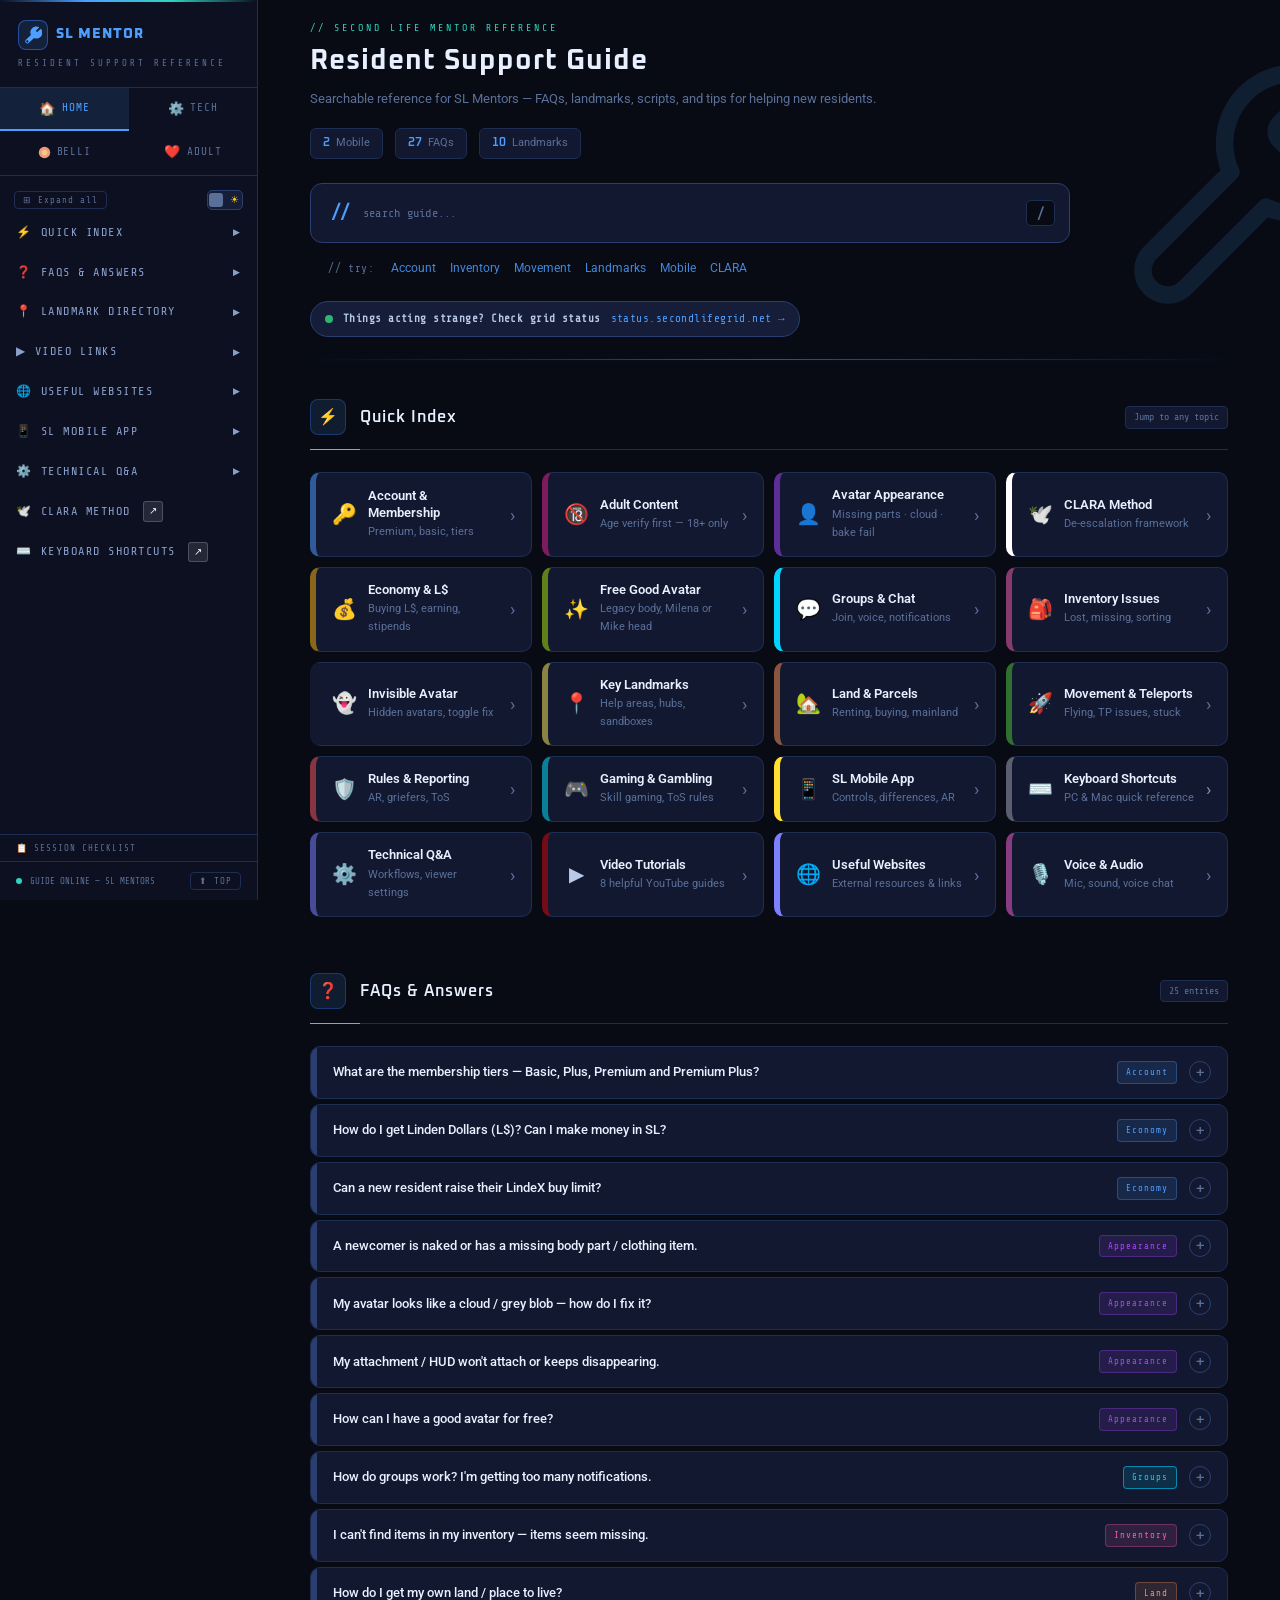
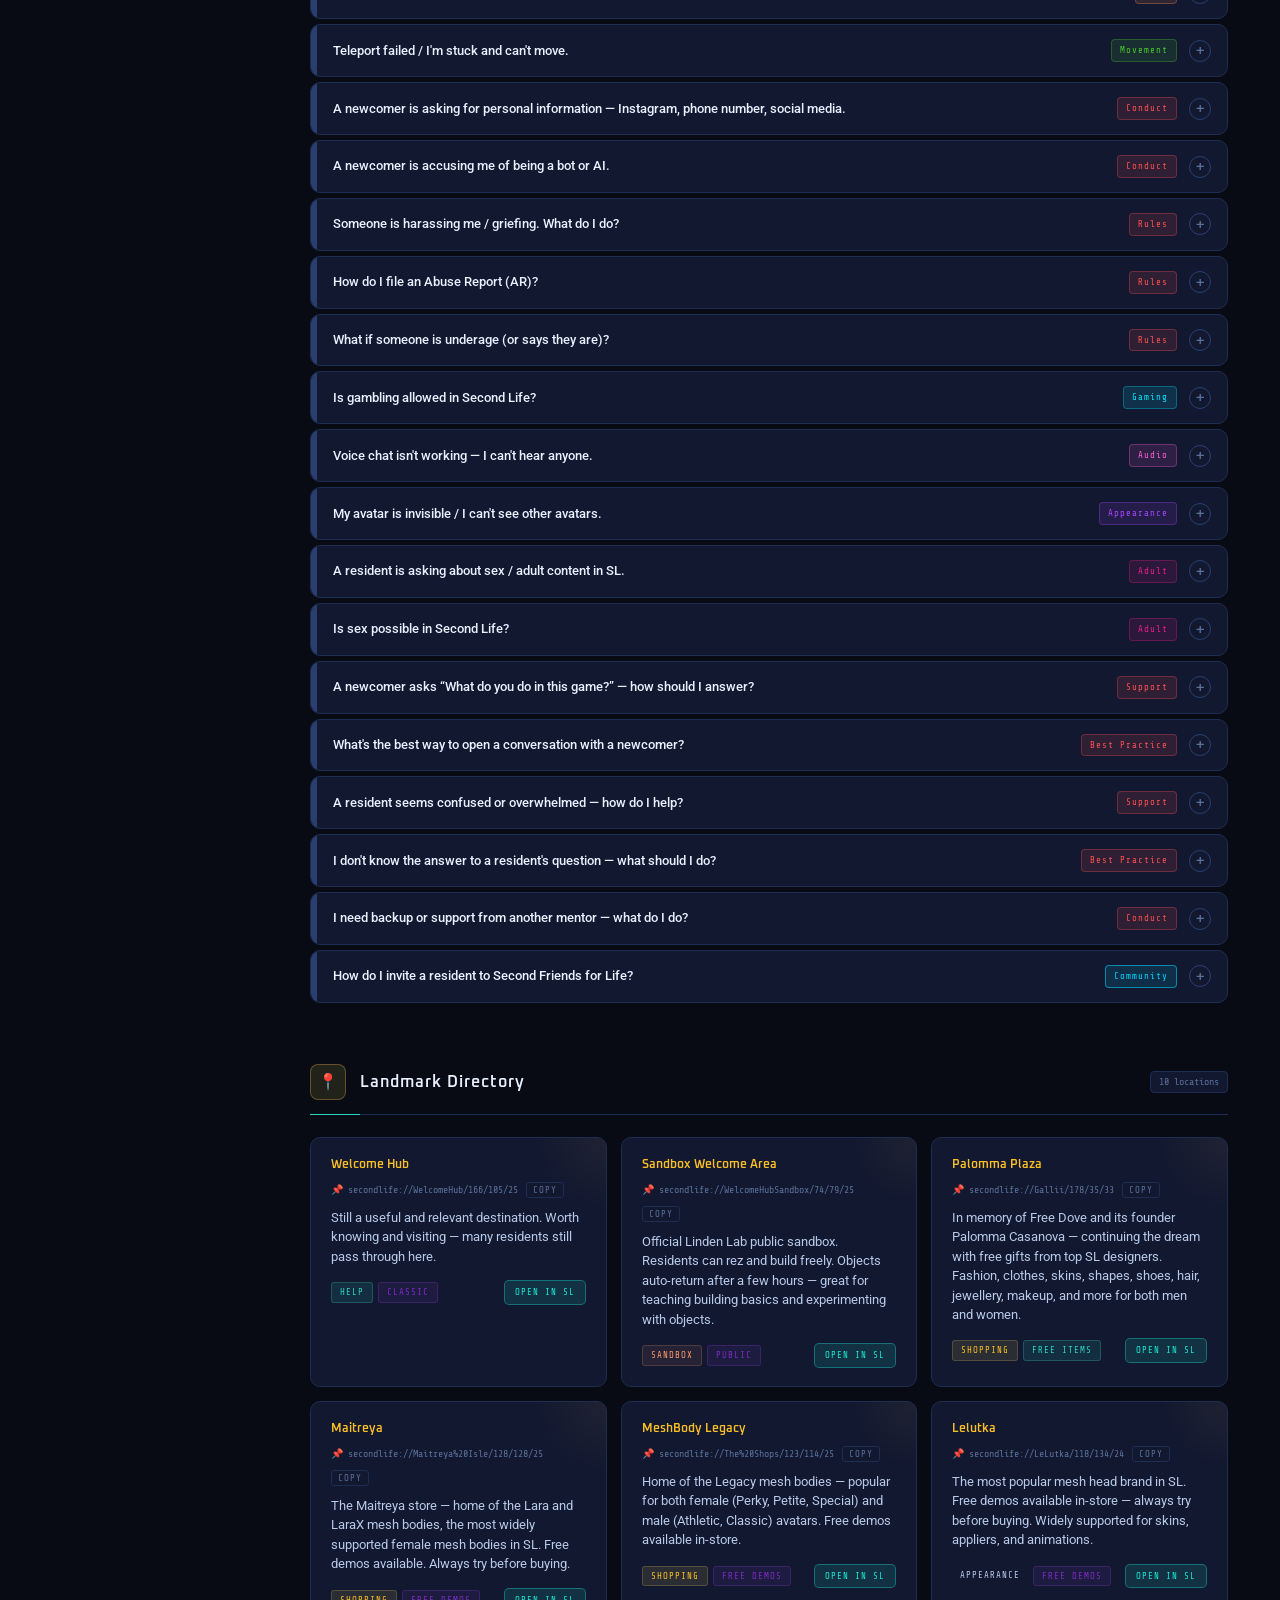
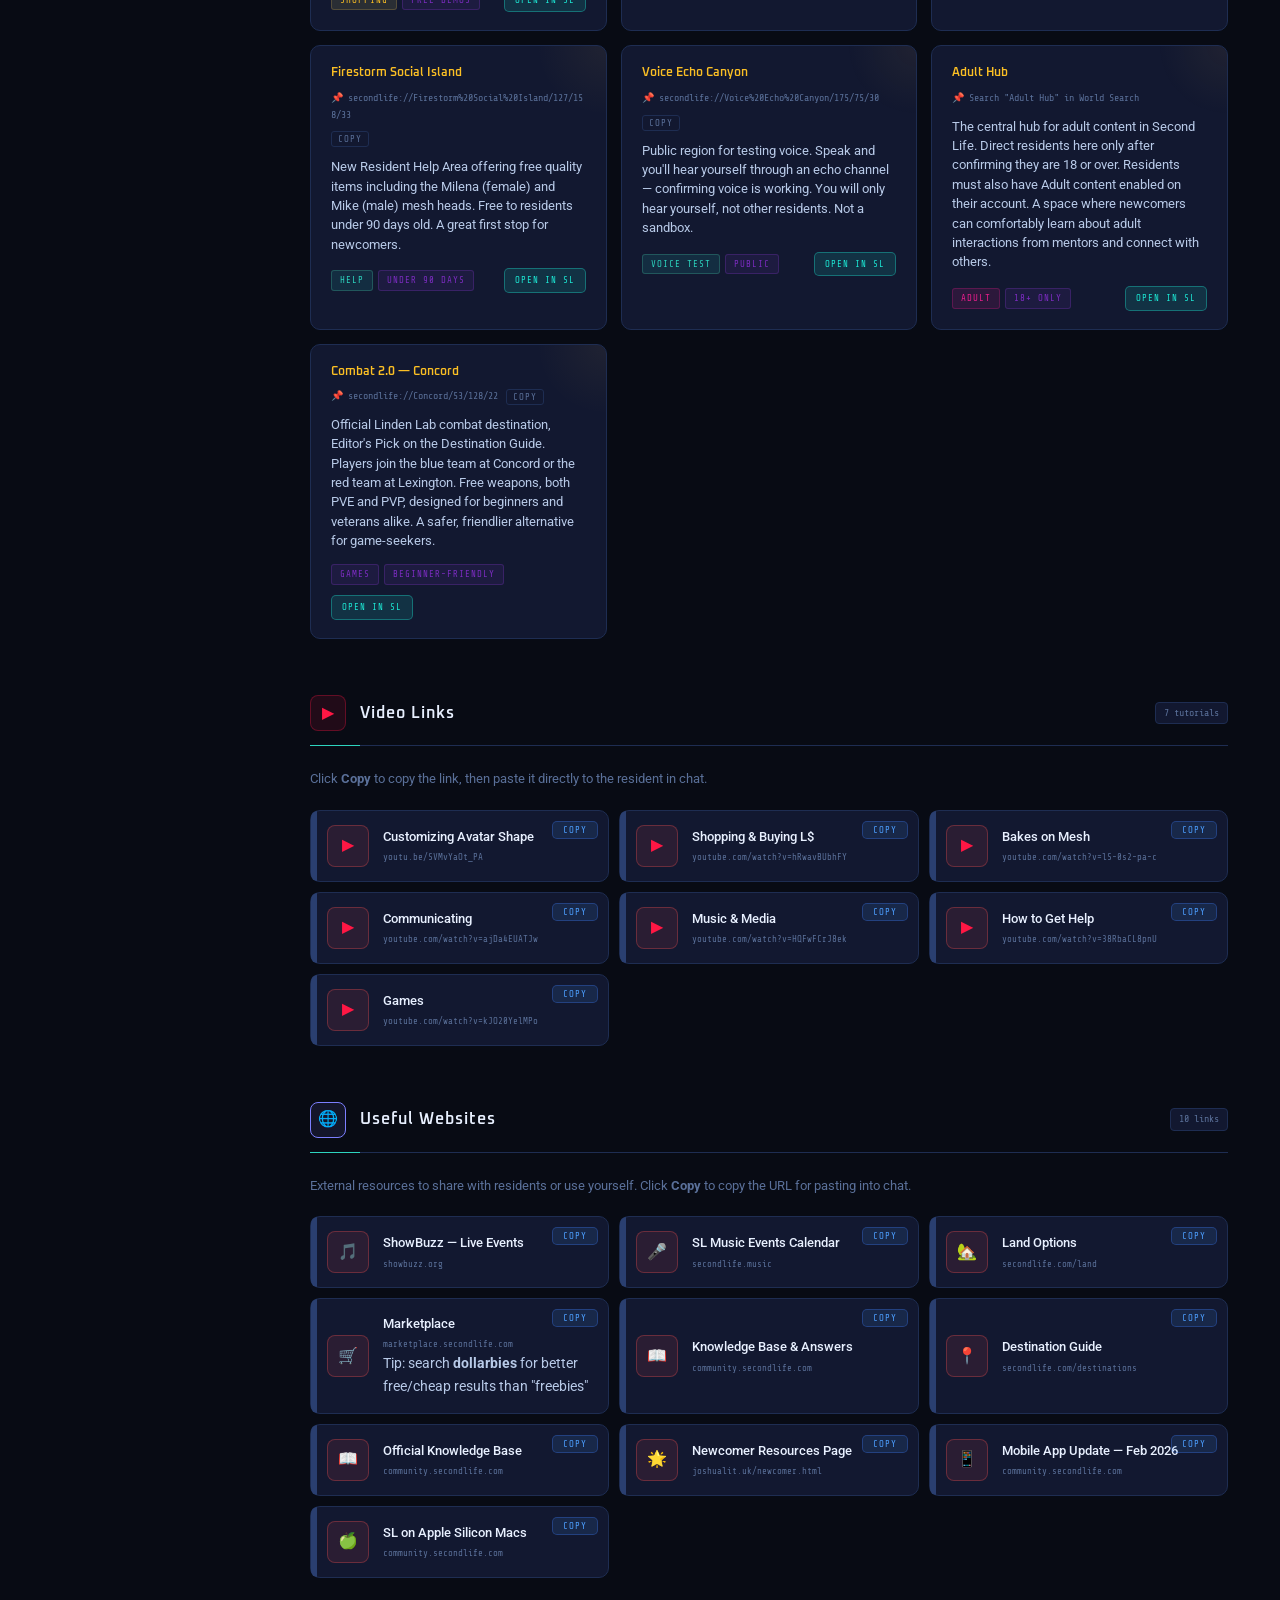
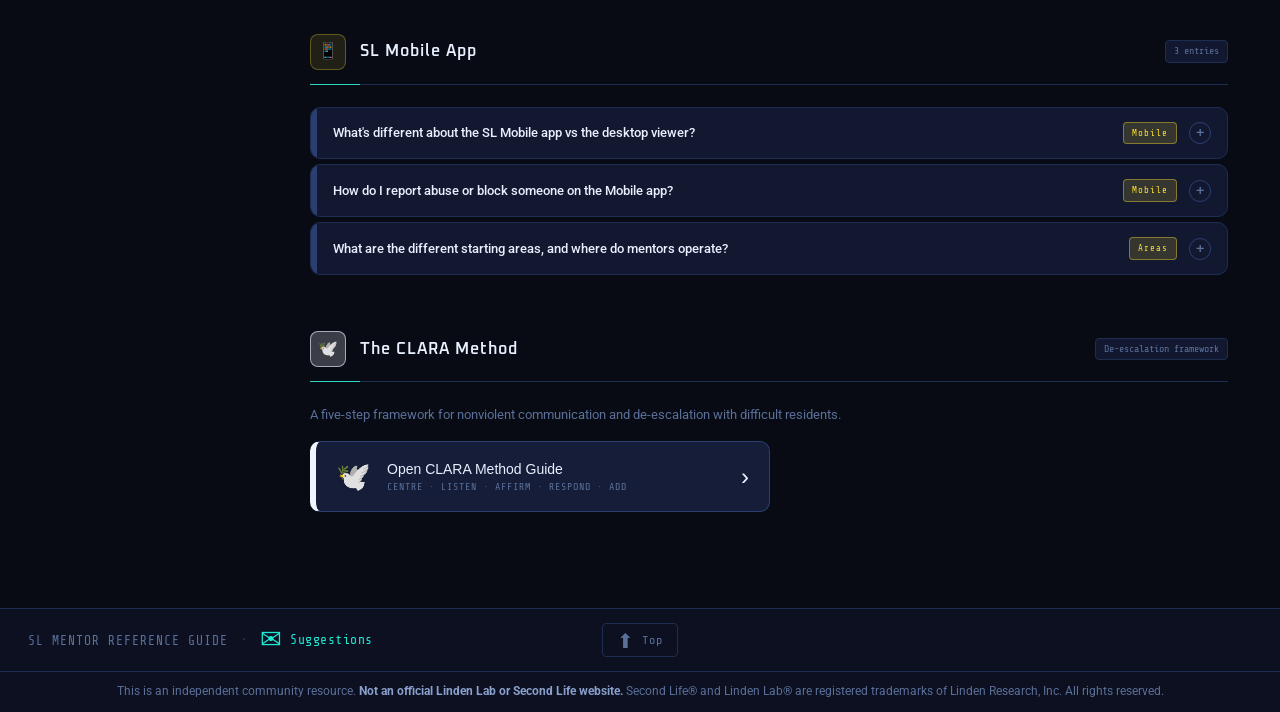
==== index.html @ 593c08fb "Update index.html" ====
<html lang="en"><head>
<meta charset="UTF-8">
<meta name="viewport" content="width=device-width, initial-scale=1.0">
<title>SL Mentor Guide</title>
<link rel="icon" type="image/svg+xml" href="[data-uri]">
<link rel="preconnect" href="https://fonts.googleapis.com">
<link rel="preconnect" href="https://fonts.gstatic.com" crossorigin>
<link href="https://fonts.googleapis.com/css2?family=Oxanium:wght@400;600;700;900&family=Share+Tech+Mono&family=Roboto:wght@300;400;500;600&display=swap" rel="stylesheet">
<link rel="stylesheet" href="mentor.css">
<script src="mentor.js"></script>
<script src="gridstatus.js" defer></script>
</head>
<body>
<div id="app">

<!-- &#9552;&#9552;&#9552;&#9552;&#9552;&#9552;&#9552;&#9552;&#9552;&#9552;&#9552;&#9552;&#9552;&#9552;&#9552;&#9552;&#9552;&#9552;&#9552;&#9552;&#9552;&#9552; SIDEBAR &#9552;&#9552;&#9552;&#9552;&#9552;&#9552;&#9552;&#9552;&#9552;&#9552;&#9552;&#9552;&#9552;&#9552;&#9552;&#9552;&#9552;&#9552;&#9552;&#9552;&#9552;&#9552; -->
<nav id="sidebar">
  <div class="logo">
    <div class="logo-row">
      <div class="logo-hex">
        <svg width="18" height="18" viewBox="0 0 24 24" xmlns="http://www.w3.org/2000/svg">
          <!-- Wrench (filled) -->
          <path fill="#4d9fff" d="M22.7 4.2c-.3-.3-.8-.3-1.1 0L18 7.8c-.3.3-.8.3-1.1 0l-.7-.7c-.3-.3-.3-.8 0-1.1l3.6-3.6c.3-.3.3-.8 0-1.1-3-1.4-6.5-.9-9 1.6-2.5 2.5-3 6-1.6 9L2.5 18.3c-1.1 1.1-1.1 3 0 4.1 1.1 1.1 3 1.1 4.1 0L13.4 16c3 1.4 6.5.9 9-1.6 2.5-2.5 3-6 1.6-9-.1-.4-.6-.9-1.3-1.2zM5.5 21.5c-.6.6-1.5.6-2.1 0-.6-.6-.6-1.5 0-2.1.6-.6 1.5-.6 2.1 0 .6.6.6 1.5 0 2.1z"/>
        </svg>
      </div>
      SL MENTOR
    </div>
    <div class="logo-sub">Resident Support Reference</div>
  </div>

  <div class="page-nav">
    <a class="page-nav-link active" href="index.html"><span class="pn-icon">&#127968;</span>Home</a>
    <a class="page-nav-link" href="technical.html"><span class="pn-icon">&#9881;&#65039;</span>Tech</a>
    <a class="page-nav-link" href="bellisseria.html"><span class="pn-icon"><svg width="13" height="13" viewBox="0 0 100 100" style="display:inline-block;vertical-align:-2px"><circle cx="50" cy="50" r="44" fill="#f0997b"/><circle cx="50" cy="50" r="22" fill="#f5c788"/></svg></span>Belli</a>
    <a class="page-nav-link" href="javascript:void(0)" onclick="openAdultWarningModal()"><span class="pn-icon">&#10084;&#65039;</span>Adult</a>
  </div>

  <div class="nav">
    <div class="nav-collapse-row">
      <button id="nav-toggle-btn" onclick="toggleAllNav()" title="Expand all sections">&#8862; Expand all</button>
      <label class="theme-switch" title="Toggle light / dark theme" onclick="toggleTheme(); return false;">
        <div class="theme-switch-track">
          <span class="theme-switch-sun">&#9728;</span>
          <span class="theme-switch-moon">&#9790;</span>
          <span class="theme-switch-knob"></span>
        </div>
      </label>
    </div>

    <div class="nav-group">
      <div class="nav-group-hdr" onclick="toggleNav(this)">
        <span>&#9889;</span> Quick Index <span class="ng-arrow">&#9654;</span>
      </div>
      <div class="nav-items">
        <span class="nav-item" onclick="jumpTo('sec-index')"><span class="ni-dot"></span>All 20 topics</span>
      </div>
    </div>

    <div class="nav-group">
      <div class="nav-group-hdr" onclick="toggleNav(this)">
        <span>&#10067;</span> FAQs &amp; Answers <span class="ng-arrow">&#9654;</span>
      </div>
      <div class="nav-items">
        <span class="nav-item" onclick="jumpTo('faq-appearance')"><span class="ni-dot"></span>Avatar Appearance</span>
        <span class="nav-item" onclick="jumpTo('faq-inventory')"><span class="ni-dot"></span>Inventory Issues</span>
        <span class="nav-item" onclick="jumpTo('faq-movement')"><span class="ni-dot"></span>Movement &amp; Teleport</span>
        <span class="nav-item" onclick="jumpTo('faq-groups')"><span class="ni-dot"></span>Groups &amp; Chat</span>
        <span class="nav-item" onclick="jumpTo('faq-land')"><span class="ni-dot"></span>Land &amp; Parcels</span>
        <span class="nav-item" onclick="jumpTo('faq-account')"><span class="ni-dot"></span>Account &amp; Membership</span>
        <span class="nav-item" onclick="jumpTo('faq-economy')"><span class="ni-dot"></span>Economy &amp; L$</span>
        <span class="nav-item" onclick="jumpTo('faq-lindex-limits')"><span class="ni-dot"></span>LindeX Buy Limits</span>
        <span class="nav-item" onclick="jumpTo('faq-adult')"><span class="ni-dot"></span>Adult Content</span>
        <span class="nav-item" onclick="jumpTo('faq-sex')"><span class="ni-dot"></span>Is sex possible?</span>
        <span class="nav-item" onclick="jumpTo('faq-asl')"><span class="ni-dot"></span>ASL / Social Media Requests</span>
        <span class="nav-item" onclick="jumpTo('faq-bot')"><span class="ni-dot"></span>Accused of Being a Bot / AI</span>
        <span class="nav-item" onclick="jumpTo('faq-rules')"><span class="ni-dot"></span>Rules &amp; Reporting</span>
        <span class="nav-item" onclick="jumpTo('faq-ar')"><span class="ni-dot"></span>Filing an Abuse Report</span>
        <span class="nav-item" onclick="jumpTo('faq-minors')"><span class="ni-dot"></span>Underage / Minors</span>
        <span class="nav-item" onclick="jumpTo('faq-gambling')"><span class="ni-dot"></span>Gambling &amp; Skill Gaming</span>
        <span class="nav-item" onclick="jumpTo('faq-voice')"><span class="ni-dot"></span>Voice &amp; Audio</span>
        <span class="nav-item" onclick="jumpTo('faq-invisible')"><span class="ni-dot"></span>Invisible Avatar</span>
        <span class="nav-item" onclick="jumpTo('faq-free-avatar')"><span class="ni-dot"></span>Free Good Avatar</span>
        <span class="nav-item" onclick="jumpTo('faq-overwhelmed')"><span class="ni-dot"></span>Confused / Overwhelmed</span>
        <span class="nav-item" onclick="jumpTo('faq-whatisit')"><span class="ni-dot"></span>Is SL a Game?</span>
        <span class="nav-item" onclick="jumpTo('faq-greeting')"><span class="ni-dot"></span>Greeting Newcomers</span>
        <span class="nav-item" onclick="jumpTo('faq-dontknow')"><span class="ni-dot"></span>When You Don't Know</span>
        <span class="nav-item" onclick="jumpTo('faq-support')"><span class="ni-dot"></span>Calling for Support</span>
        <span class="nav-item" onclick="jumpTo('faq-sffl')"><span class="ni-dot"></span>Second Friends for Life</span>
      </div>
    </div>

    <div class="nav-group">
      <div class="nav-group-hdr" onclick="toggleNav(this)">
        <span>&#128205;</span> Landmark Directory <span class="ng-arrow">&#9654;</span>
      </div>
      <div class="nav-items">
        <span class="nav-item" onclick="jumpTo('lm-welcome')"><span class="ni-dot"></span>Welcome Hub</span>
<span class="nav-item" onclick="jumpTo('lm-sandbox')"><span class="ni-dot"></span>Sandbox Welcome Area</span>
        <span class="nav-item" onclick="jumpTo('lm-palomma')"><span class="ni-dot"></span>Palomma Plaza</span>
        <span class="nav-item" onclick="jumpTo('lm-meshbody')"><span class="ni-dot"></span>Maitreya</span>
        <span class="nav-item" onclick="jumpTo('lm-legacy')"><span class="ni-dot"></span>MeshBody Legacy</span>
        <span class="nav-item" onclick="jumpTo('lm-lelutka')"><span class="ni-dot"></span>Lelutka</span>
        <span class="nav-item" onclick="jumpTo('lm-firestorm-social')"><span class="ni-dot"></span>Firestorm Social Island</span>
        <span class="nav-item" onclick="jumpTo('lm-voiceecho')"><span class="ni-dot"></span>Voice Echo Canyon</span>
        <span class="nav-item" onclick="jumpTo('lm-adulthub')"><span class="ni-dot"></span>Adult Hub</span>
        <span class="nav-item" onclick="jumpTo('lm-concord')"><span class="ni-dot"></span>Combat 2.0 &#8212; Concord</span>
      </div>
    </div>

    <div class="nav-group">
      <div class="nav-group-hdr" onclick="toggleNav(this)">
        <span>&#9654;</span> Video Links <span class="ng-arrow">&#9654;</span>
      </div>
      <div class="nav-items">
        <span class="nav-item" onclick="jumpTo('sec-videos')"><span class="ni-dot"></span>All videos</span>
        <span class="nav-item" onclick="jumpTo('sec-videos')"><span class="ni-dot"></span>Avatar Shape</span>
        <span class="nav-item" onclick="jumpTo('sec-videos')"><span class="ni-dot"></span>Shopping &amp; Buying L$</span>
        <span class="nav-item" onclick="jumpTo('sec-videos')"><span class="ni-dot"></span>Bakes on Mesh</span>
        <span class="nav-item" onclick="jumpTo('sec-videos')"><span class="ni-dot"></span>Communicating</span>
        <span class="nav-item" onclick="jumpTo('sec-videos')"><span class="ni-dot"></span>Music &amp; Media</span>
        <span class="nav-item" onclick="jumpTo('sec-videos')"><span class="ni-dot"></span>How to Get Help</span>
        <span class="nav-item" onclick="jumpTo('sec-videos')"><span class="ni-dot"></span>Games</span>
      </div>
    </div>

    <div class="nav-group">
      <div class="nav-group-hdr" onclick="toggleNav(this)">
        <span>&#127760;</span> Useful Websites <span class="ng-arrow">&#9654;</span>
      </div>
      <div class="nav-items">
        <span class="nav-item" onclick="jumpTo('sec-websites')"><span class="ni-dot"></span>ShowBuzz &#8212; Live Events</span>
        <span class="nav-item" onclick="jumpTo('sec-websites')"><span class="ni-dot"></span>SL Music Events</span>
        <span class="nav-item" onclick="jumpTo('sec-websites')"><span class="ni-dot"></span>Land Options</span>
        <span class="nav-item" onclick="jumpTo('sec-websites')"><span class="ni-dot"></span>Marketplace</span>
        <span class="nav-item" onclick="jumpTo('sec-websites')"><span class="ni-dot"></span>Knowledge Base</span>
        <span class="nav-item" onclick="jumpTo('sec-websites')"><span class="ni-dot"></span>Destination Guide</span>
        <span class="nav-item" onclick="jumpTo('sec-websites')"><span class="ni-dot"></span>Official Knowledge Base</span>
      </div>
    </div>

    <div class="nav-group">
      <div class="nav-group-hdr" onclick="toggleNav(this)">
        <span>&#128241;</span> SL Mobile App <span class="ng-arrow">&#9654;</span>
      </div>
      <div class="nav-items">
        <span class="nav-item" onclick="jumpTo('faq-mobile-basics')"><span class="ni-dot"></span>Mobile vs Desktop</span>
        <span class="nav-item" onclick="jumpTo('faq-mobile-ar')"><span class="ni-dot"></span>Report Abuse on Mobile</span>
        <span class="nav-item" onclick="jumpTo('faq-starting-areas')"><span class="ni-dot"></span>Starting Areas &#8212; Mentor Scope</span>
      </div>
    </div>

        <div class="nav-group">
      <div class="nav-group-hdr" onclick="toggleNav(this)">
        <span>&#9881;&#65039;</span> Technical Q&amp;A <span class="ng-arrow">&#9654;</span>
      </div>
      <div class="nav-items">
        <span class="nav-item nav-item--xpage" onclick="window.location.href='technical.html#qa-video-stream'"><span class="ni-dot"></span>Stream video to SL screen</span>
        <span class="nav-item nav-item--xpage" onclick="window.location.href='technical.html#qa-project-zero'"><span class="ni-dot"></span>Project Zero (retired)</span>
        <span class="nav-item nav-item--xpage" onclick="window.location.href='technical.html#qa-lookat'"><span class="ni-dot"></span>Turn off lookat crosshairs</span>
        <span class="nav-item nav-item--xpage" onclick="window.location.href='technical.html#qa-spam-protection'"><span class="ni-dot"></span>Spam / griefing protection</span>
        <span class="nav-item nav-item--xpage" onclick="window.location.href='technical.html#qa-pay-confirm'"><span class="ni-dot"></span>Confirm before paying</span>
        <span class="nav-item nav-item--xpage" onclick="window.location.href='technical.html#qa-reflection-probes'"><span class="ni-dot"></span>PBR reflection probes</span>
        <span class="nav-item nav-item--xpage nav-item--fs" onclick="window.location.href='technical.html#qa-head-mouse'"><span class="ni-dot"></span>Stop head following mouse</span>
        <span class="nav-item nav-item--xpage nav-item--fs" onclick="window.location.href='technical.html#qa-selection-beam'"><span class="ni-dot"></span>Turn off selection beam</span>
        <span class="nav-item nav-item--xpage nav-item--fs" onclick="window.location.href='technical.html#qa-script-particles'"><span class="ni-dot"></span>Turn off script particles</span>
        <span class="nav-item nav-item--xpage nav-item--fs" onclick="window.location.href='technical.html#qa-clean-install'"><span class="ni-dot"></span>Clean install (Firestorm)</span>
        <span class="nav-item nav-item--xpage nav-item--fs" onclick="window.location.href='technical.html#qa-reset-settings'"><span class="ni-dot"></span>Reset all settings</span>
        <span class="nav-item nav-item--xpage nav-item--fs" onclick="window.location.href='technical.html#qa-shortcuts'"><span class="ni-dot"></span>Keyboard shortcuts</span>
        <span class="nav-item nav-item--xpage" onclick="window.location.href='technical.html#sec-flowcharts'"><span class="ni-dot"></span>Diagnostic Flowcharts</span>
      </div>
    </div>

    <div class="nav-group">
      <div class="nav-group-hdr" onclick="openClaraModal()" style="cursor:pointer;">
        <span>&#128330;&#65039;</span> CLARA Method <span class="ni-modal-hint">&#8599;</span>
      </div>
    </div>

    <div class="nav-group">
      <div class="nav-group-hdr" onclick="openShortcutsModal()" style="cursor:pointer;">
        <span>&#9000;&#65039;</span> Keyboard Shortcuts <span class="ni-modal-hint">&#8599;</span>
      </div>
    </div>

  </div>

  <button class="sidebar-checklist-btn" id="sidebar-checklist-btn" onclick="openChecklistModal()" style="display:block;">&#128203; Session Checklist</button>
  <div class="sidebar-status">
    <div class="status-dot"></div>
    <div class="status-text">GUIDE ONLINE &#8212; SL MENTORS</div>
    <button class="sidebar-top-btn" onclick="scrollToTop()" title="Scroll to top">&#11014; TOP</button>
  </div>
</nav>

<!-- &#9552;&#9552;&#9552;&#9552;&#9552;&#9552;&#9552;&#9552;&#9552;&#9552;&#9552;&#9552;&#9552;&#9552;&#9552;&#9552;&#9552;&#9552;&#9552;&#9552;&#9552;&#9552; MAIN &#9552;&#9552;&#9552;&#9552;&#9552;&#9552;&#9552;&#9552;&#9552;&#9552;&#9552;&#9552;&#9552;&#9552;&#9552;&#9552;&#9552;&#9552;&#9552;&#9552;&#9552;&#9552; -->
<main id="main">

  <div class="page-hdr">
    <div class="page-hdr-art" aria-hidden="true">
      <svg viewBox="0 0 24 24" fill="none" stroke="currentColor" stroke-width="1.5" stroke-linecap="round" stroke-linejoin="round">
        <path d="M14.7 6.3a1 1 0 0 0 0 1.4l1.6 1.6a1 1 0 0 0 1.4 0l3.77-3.77a6 6 0 0 1-7.94 7.94l-6.91 6.91a2.12 2.12 0 0 1-3-3l6.91-6.91a6 6 0 0 1 7.94-7.94l-3.76 3.77z"/>
      </svg>
    </div>
    <div class="eyebrow">// SECOND LIFE MENTOR REFERENCE</div>
    <h1>Resident Support Guide</h1>
    <p>Searchable reference for SL Mentors &#8212; FAQs, landmarks, scripts, and tips for helping new residents.</p>
    <div class="stat-row">
      <div class="stat-chip" onclick="jumpTo('sec-mobile')" title="Go to Mobile" style="cursor:pointer;"><span class="sc-val">2</span><span class="sc-lbl">Mobile</span></div>
      <div class="stat-chip" onclick="jumpTo('sec-faqs')" title="Go to FAQs" style="cursor:pointer;"><span class="sc-val">27</span><span class="sc-lbl">FAQs</span></div>
      <div class="stat-chip" onclick="jumpTo('sec-landmarks')" title="Go to Landmarks" style="cursor:pointer;"><span class="sc-val">10</span><span class="sc-lbl">Landmarks</span></div>
    </div>

    <div class="hero-search-wrap" id="hero-search-wrap">
      <div class="hero-search-frame">
        <span class="hero-search-icon">//</span>
        <input type="text" id="global-search" class="hero-search-input" placeholder="search guide..." autocomplete="off" spellcheck="false">
        <kbd class="hero-search-kbd" title="Press / to focus search">/</kbd>
        <button id="search-clear" class="hero-search-clear" onclick="clearSearch()" title="Clear search">&times;</button>
      </div>
      <div class="hero-search-meta">
        <div id="search-count" class="hero-search-count"></div>
        <div class="hero-search-chips">
          <span class="search-chip" onclick="tryChip('account')">Account</span>
          <span class="search-chip" onclick="tryChip('inventory')">Inventory</span>
          <span class="search-chip" onclick="tryChip('movement')">Movement</span>
          <span class="search-chip" onclick="tryChip('landmarks')">Landmarks</span>
          <span class="search-chip" onclick="tryChip('mobile')">Mobile</span>
          <span class="search-chip" onclick="tryChip('clara')">CLARA</span>
        </div>
      </div>
    </div>

    <a id="grid-status-pill" class="grid-status-pill gsp-fallback" href="https://status.secondlifegrid.net/" target="_blank" title="Check the SL grid status page in a new tab">
      <span class="gsp-dot"></span>
      <span class="gsp-label">Things acting strange? Check grid status</span>
      <span class="gsp-url">status.secondlifegrid.net &rarr;</span>
    </a>
  </div>

  <div id="no-results">
    <div class="nr-code">// 404</div>
    <p>No results found. Try a different search term.</p>
  </div>

  <!-- &#9552;&#9552;&#9552;&#9552;&#9552;&#9552; QUICK INDEX &#9552;&#9552;&#9552;&#9552;&#9552;&#9552; -->
  <section class="section" id="sec-index" data-section="">
    <div class="section-hdr">
      <div class="sec-icon si-b">&#9889;</div>
      <div class="sec-title">Quick Index</div>
      <div class="sec-count">Jump to any topic</div>
    </div>
    <div class="qi-grid">

      <div class="qi-card qi-elecblue" data-search="account premium basic membership tier" onclick="jumpTo('faq-account')">
        <div class="qi-icon">&#128273;</div>
        <div class="qi-info">
          <div class="qi-title">Account &amp; Membership</div>
          <div class="qi-sub">Premium, basic, tiers</div>
        </div>
        <div class="qi-arrow">&#8250;</div>
      </div>

      <div class="qi-card qi-adult" data-search="adult sex content age 18 verify hub mature explicit" onclick="jumpTo('faq-adult')">
        <div class="qi-icon">&#128286;</div>
        <div class="qi-info">
          <div class="qi-title">Adult Content</div>
          <div class="qi-sub">Age verify first &#8212; 18+ only</div>
        </div>
        <div class="qi-arrow">&#8250;</div>
      </div>

      <div class="qi-card qi-violet" data-search="avatar appearance shape skin attachments cloud grey bake fail ruth naked missing" onclick="jumpTo('faq-missing-parts')">
        <div class="qi-icon">&#128100;</div>
        <div class="qi-info">
          <div class="qi-title">Avatar Appearance</div>
          <div class="qi-sub">Missing parts &#183; cloud &#183; bake fail</div>
        </div>
        <div class="qi-arrow">&#8250;</div>
      </div>

      <div class="qi-card qi-clara" data-search="clara method de-escalation nonviolent communication empathy" onclick="openClaraModal()">
        <div class="qi-icon">&#128330;&#65039;</div>
        <div class="qi-info">
          <div class="qi-title">CLARA Method</div>
          <div class="qi-sub">De-escalation framework</div>
        </div>
        <div class="qi-arrow">&#8250;</div>
      </div>

      <div class="qi-card qi-amber" data-search="linden dollars economy buying money transactions lindex make money earn income creator stipend" onclick="jumpTo('faq-economy')">
        <div class="qi-icon">&#128176;</div>
        <div class="qi-info">
          <div class="qi-title">Economy &amp; L$</div>
          <div class="qi-sub">Buying L$, earning, stipends</div>
        </div>
        <div class="qi-arrow">&#8250;</div>
      </div>

      <div class="qi-card qi-lime" data-search="free avatar good look legacy body mike head firestorm" onclick="jumpTo('faq-free-avatar')">
        <div class="qi-icon">&#10024;</div>
        <div class="qi-info">
          <div class="qi-title">Free Good Avatar</div>
          <div class="qi-sub">Legacy body, Milena or Mike head</div>
        </div>
        <div class="qi-arrow">&#8250;</div>
      </div>

      <div class="qi-card qi-sky" data-search="groups chat voice notifications join" onclick="jumpTo('faq-groups')">
        <div class="qi-icon">&#128172;</div>
        <div class="qi-info">
          <div class="qi-title">Groups &amp; Chat</div>
          <div class="qi-sub">Join, voice, notifications</div>
        </div>
        <div class="qi-arrow">&#8250;</div>
      </div>

      <div class="qi-card qi-rose" data-search="inventory lost missing items folder trash" onclick="jumpTo('faq-inventory')">
        <div class="qi-icon">&#127890;</div>
        <div class="qi-info">
          <div class="qi-title">Inventory Issues</div>
          <div class="qi-sub">Lost, missing, sorting</div>
        </div>
        <div class="qi-arrow">&#8250;</div>
      </div>

      <div class="qi-card qi-white" data-search="invisible avatar hidden avatars toggle shortcut" onclick="jumpTo('faq-invisible')">
        <div class="qi-icon">&#128123;</div>
        <div class="qi-info">
          <div class="qi-title">Invisible Avatar</div>
          <div class="qi-sub">Hidden avatars, toggle fix</div>
        </div>
        <div class="qi-arrow">&#8250;</div>
      </div>

      <div class="qi-card qi-gold" data-search="landmarks welcome hub sandbox help island" onclick="jumpTo('sec-landmarks')">
        <div class="qi-icon">&#128205;</div>
        <div class="qi-info">
          <div class="qi-title">Key Landmarks</div>
          <div class="qi-sub">Help areas, hubs, sandboxes</div>
        </div>
        <div class="qi-arrow">&#8250;</div>
      </div>

      <div class="qi-card qi-orange" data-search="land parcels renting buying mainland estate private covenant tier monthly abandoned linden home premium auction" onclick="jumpTo('faq-land')">
        <div class="qi-icon">&#127969;</div>
        <div class="qi-info">
          <div class="qi-title">Land &amp; Parcels</div>
          <div class="qi-sub">Renting, buying, mainland</div>
        </div>
        <div class="qi-arrow">&#8250;</div>
      </div>

      <div class="qi-card qi-mint" data-search="movement teleport flying stuck tp" onclick="jumpTo('faq-movement')">
        <div class="qi-icon">&#128640;</div>
        <div class="qi-info">
          <div class="qi-title">Movement &amp; Teleports</div>
          <div class="qi-sub">Flying, TP issues, stuck</div>
        </div>
        <div class="qi-arrow">&#8250;</div>
      </div>

      <div class="qi-card qi-red" data-search="rules abuse griefer report AR ToS" onclick="jumpTo('faq-rules')">
        <div class="qi-icon">&#128737;&#65039;</div>
        <div class="qi-info">
          <div class="qi-title">Rules &amp; Reporting</div>
          <div class="qi-sub">AR, griefers, ToS</div>
        </div>
        <div class="qi-arrow">&#8250;</div>
      </div>

      <div class="qi-card qi-gaming" data-search="gambling skill gaming chance slots casino wagering payout region age 19" onclick="jumpTo('faq-gambling')">
        <div class="qi-icon">&#127918;</div>
        <div class="qi-info">
          <div class="qi-title">Gaming &amp; Gambling</div>
          <div class="qi-sub">Skill gaming, ToS rules</div>
        </div>
        <div class="qi-arrow">&#8250;</div>
      </div>

      <div class="qi-card qi-mobile" data-search="mobile app ios android campwich controls differences abuse report" onclick="jumpTo('sec-mobile')">
        <div class="qi-icon">&#128241;</div>
        <div class="qi-info">
          <div class="qi-title">SL Mobile App</div>
          <div class="qi-sub">Controls, differences, AR</div>
        </div>
        <div class="qi-arrow">&#8250;</div>
      </div>

      <div class="qi-card" style="border-left:6px solid rgba(140,140,155,0.6);" data-search="keyboard shortcuts pc mac movement fly run teleport avatar chat" onclick="openShortcutsModal()">
        <div class="qi-icon">&#9000;&#65039;</div>
        <div class="qi-info">
          <div class="qi-title">Keyboard Shortcuts</div>
          <div class="qi-sub">PC &amp; Mac quick reference</div>
        </div>
        <div class="qi-arrow" style="color:#8c8c9b;">&#8250;</div>
      </div>

      <div class="qi-card qi-tech" data-search="technical workflows bake fail flowchart viewer settings streaming scripting" onclick="window.location.href='technical.html'">
        <div class="qi-icon">&#9881;&#65039;</div>
        <div class="qi-info">
          <div class="qi-title">Technical Q&amp;A</div>
          <div class="qi-sub">Workflows, viewer settings</div>
        </div>
        <div class="qi-arrow">&#8250;</div>
      </div>

      <div class="qi-card qi-coral" data-search="video tutorials youtube avatar shape shopping bakes mesh communicating music media help" onclick="jumpTo('sec-videos')">
        <div class="qi-icon">&#9654;</div>
        <div class="qi-info">
          <div class="qi-title">Video Tutorials</div>
          <div class="qi-sub">8 helpful YouTube guides</div>
        </div>
        <div class="qi-arrow">&#8250;</div>
      </div>

      <div class="qi-card qi-skyblue" data-search="useful websites showbuzz marketplace knowledge base destination music" onclick="jumpTo('sec-websites')">
        <div class="qi-icon">&#127760;</div>
        <div class="qi-info">
          <div class="qi-title">Useful Websites</div>
          <div class="qi-sub">External resources &amp; links</div>
        </div>
        <div class="qi-arrow">&#8250;</div>
      </div>

      <div class="qi-card qi-fuchsia" data-search="voice audio sound microphone chat hear" onclick="jumpTo('faq-voice')">
        <div class="qi-icon">&#127897;&#65039;</div>
        <div class="qi-info">
          <div class="qi-title">Voice &amp; Audio</div>
          <div class="qi-sub">Mic, sound, voice chat</div>
        </div>
        <div class="qi-arrow">&#8250;</div>
      </div>


    </div>
  </section>

  <!-- &#9552;&#9552;&#9552;&#9552;&#9552;&#9552; SECTION 1 &#8212; FAQs &#9552;&#9552;&#9552;&#9552;&#9552;&#9552; -->
  <section class="section" id="sec-faqs" data-section="">
    <div class="section-hdr">
      <div class="sec-icon si-b">&#10067;</div>
      <div class="sec-title">FAQs &amp; Answers</div>
      <div class="sec-count">25 entries</div>
    </div>
    <div class="faq-list">

      <div class="faq-item edge-acc" id="faq-account" data-search="premium plus basic account upgrade membership tier stipend benefits groups free linden home sandbox">
        <div class="faq-q" onclick="tog(this)">
          <span class="faq-q-text">What are the membership tiers &#8212; Basic, Plus, Premium and Premium Plus?</span>
          <span class="faq-tag t-acc">Account</span>
          <span class="faq-tog">+</span>
        </div>
        <div class="faq-body">
          <div class="tier-table">
            <div class="tier-row tier-header">
              <div class="tier-name"></div>
              <div class="tier-price">Annual</div>
              <div class="tier-price">Monthly</div>
            </div>
            <div class="tier-row">
              <div class="tier-name"><span class="tier-icon">&#128275;</span><div><strong>Basic</strong><div class="tier-desc">50 groups. Full world access, Marketplace, L$ buying. Cannot own land or claim a Linden Home.</div></div></div>
              <div class="tier-price tier-free">Free</div>
              <div class="tier-price tier-free">Free</div>
            </div>
            <div class="tier-row">
              <div class="tier-name"><span class="tier-icon">&#11088;</span><div><strong>Plus</strong><div class="tier-desc">55 groups. L$150/week stipend, up to 512m&#178; mainland, limited Linden Home selection, L$10 uploads.</div></div></div>
              <div class="tier-price">$5.50<span class="tier-pm">/mo</span></div>
              <div class="tier-price">$5.99<span class="tier-pm">/mo</span></div>
            </div>
            <div class="tier-row">
              <div class="tier-name"><span class="tier-icon">&#127775;</span><div><strong>Premium</strong><div class="tier-desc">80 groups. L$300/week stipend, L$1,000 signup bonus, up to 1,024m&#178; mainland, Linden Home, Premium sandboxes, 24/7 live chat.</div></div></div>
              <div class="tier-price">$8.25<span class="tier-pm">/mo</span></div>
              <div class="tier-price">$11.99<span class="tier-pm">/mo</span></div>
            </div>
            <div class="tier-row">
              <div class="tier-name"><span class="tier-icon">&#128142;</span><div><strong>Premium Plus</strong><div class="tier-desc">150 groups. Up to 2,048m&#178; mainland, free uploads, concierge phone support, host up to 2 Land Experiences, 240 stored IMs.</div></div></div>
              <div class="tier-price">$11.99<span class="tier-pm">/mo</span></div>
              <div class="tier-price">$15.99<span class="tier-pm">/mo</span></div>
            </div>
            <div class="tier-row">
              <div class="tier-name"><span class="tier-icon">&#128142;</span><div><strong>Premium Plus + Stipend &amp; Bonus</strong><div class="tier-desc">Everything above, plus L$650/week stipend and L$3,000 signup bonus. Requires the higher price plan.</div></div></div>
              <div class="tier-price">$20.75<span class="tier-pm">/mo</span></div>
              <div class="tier-price">$29.99<span class="tier-pm">/mo</span></div>
            </div>
          </div>
          <div class="tip-box">
            <div class="tip-label">// Mentor Tip</div>
            <p>Premium Plus has a checkbox during signup &#8212; if ticked, you pay more ($20.75/mo annual or $29.99/mo monthly) but receive the L$650/week stipend and L$3,000 signup bonus. If unticked, you pay less but get no stipend or bonus. Annual billing saves significantly across all paid tiers.</p>
          </div>
        </div>
      </div>


      <div class="faq-item edge-acc" id="faq-economy" data-search="linden dollars L$ buy purchase lindex exchange rate make money earn income job work creator scripting building mesh marketplace stipend premium fishing gems greedy scam easy money myth">
        <div class="faq-q" onclick="tog(this)">
          <span class="faq-q-text">How do I get Linden Dollars (L$)? Can I make money in SL?</span>
          <span class="faq-tag t-acc">Economy</span>
          <span class="faq-tog">+</span>
        </div>
        <div class="faq-body">
          <p>Two different questions, so let's take them in turn.</p>

          <p style="margin-top:12px;"><strong>&#128176; Buying L$</strong></p>
          <p>The easiest way to get L$ is to buy them. Use <em>Me &rarr; Buy L$</em> in the viewer, or the <strong>LindeX</strong> on secondlife.com. The exchange rate floats with supply and demand but sits around <code>250 L$ per US$1</code>. LindeX is the only official exchange &#8212; buying L$ from third-party sites violates the Terms of Service and can get the account banned.</p>

          <div class="say-block">
            <div class="say-label">// Click to copy</div>
            <div class="say-text" onclick="copyPara(this)">The easiest way to get Linden Dollars is to buy them. Go to Me &rarr; Buy L$ in your viewer, or use the LindeX on secondlife.com. The rate is usually around 250 L$ per US$1. Only buy from the LindeX &#8212; buying from third-party sites is against the Terms of Service.</div>
          </div>

          <p style="margin-top:16px;"><strong>&#128197; Free L$ if you have a paid membership</strong></p>
          <p>Paid memberships include a weekly stipend paid automatically. See the <a class="xref-link" href="#" onclick="jumpTo('faq-account');return false;">Membership tiers FAQ</a> for full amounts &#8212; in short, Plus gets L$150/wk, Premium gets L$300/wk + L$1,000 signup bonus, and Premium Plus (at the higher price point) gets L$650/wk + L$3,000 signup bonus.</p>

          <p style="margin-top:16px;"><strong>&#128188; Making money in SL &#8212; the honest version</strong></p>
          <p>This is where mentors often need to gently reset expectations. There's a widespread myth &#8212; particularly among newcomers arriving from social media ads &#8212; that Second Life is a place to make easy money. It isn't. SL does have a working economy, but the reality of earning in it is more sober than the advertising suggests.</p>

          <p style="margin-top:10px;"><strong>Activities that pay very little:</strong> fishing, gem collecting, "greedy" games, camping chairs, money trees, low-end tip-jar hosting, and entry-level modelling. These exist, and some residents enjoy them as hobbies &#8212; but as an income strategy, they pay pennies per hour and are not a realistic path for someone who came here hoping to earn.</p>

          <p style="margin-top:10px;"><strong>Where the real SL economy is:</strong> residents earning meaningful income are almost always <strong>creators</strong> &#8212; people making something other residents want to buy.</p>

          <div class="bullets" style="margin-top:10px;">
            <div class="bullet"><strong>Mesh creation</strong> &#8212; clothing, bodies, heads, furniture, vehicles, buildings. Requires Blender (free) or similar 3D software, plus time to learn.</div>
            <div class="bullet"><strong>Texture and skin work</strong> &#8212; PBR materials, clothing textures, skin appliers. Requires Photoshop, Substance, Affinity or equivalent.</div>
            <div class="bullet"><strong>Scripting</strong> &#8212; LSL scripts for vendors, HUDs, games, automation. Requires programming skills.</div>
            <div class="bullet"><strong>Animations</strong> &#8212; poses, dances, AO animations. Requires animation software like Blender or QAvimator.</div>
            <div class="bullet"><strong>Full-perm reselling</strong> &#8212; buying full-perm assets from other creators and combining them into finished products. Lower skill barrier but a crowded, competitive market.</div>
          </div>

          <p style="margin-top:10px;"><strong>Where to sell:</strong> the <a href="https://marketplace.secondlife.com" target="_blank" style="color:var(--c-elecblue);text-decoration:none;border-bottom:1px solid rgba(77,159,255,0.4);">Marketplace</a> (widest reach, Linden Lab takes 10%), or an in-world store on rented land (keep 100% but customers must find you). Most successful creators do both.</p>

          <p style="margin-top:10px;"><strong>Honest caveats to share:</strong></p>
          <div class="bullets">
            <div class="bullet">It's a competitive market &#8212; thousands of creators, quality expectations are high</div>
            <div class="bullet">Building a customer base and reputation takes time &#8212; often months or years</div>
            <div class="bullet">It's not passive income &#8212; staying visible requires ongoing new releases</div>
            <div class="bullet">Tool investment (Blender is free; Substance, Photoshop and others cost real money)</div>
          </div>

          <p style="margin-top:10px;"><strong>Other earning options (supplementary, not a livelihood):</strong> paid event staff roles (host, DJ, security) pay around L$200&#8211;L$500 per event at most venues; <a class="xref-link" href="#" onclick="jumpTo('faq-gambling');return false;">Skill Gaming</a> requires 19+ and approved regions; land rental businesses require capital to buy the land first.</p>

          <div class="say-block">
            <div class="say-label">// Click to copy &#8212; honest answer about making money</div>
            <div class="say-text" onclick="copyPara(this)">Second Life does have a real economy, but it's worth being honest: it's not an easy place to make money. The residents earning a proper income are almost always creators &#8212; people making mesh, clothing, scripts, textures, or animations that others want to buy on the Marketplace. That takes real skills and time to build up. Activities like fishing or greedy games pay very little and aren't worth your time if your goal is income. If creation is something you're interested in, SL is a great platform for it &#8212; but I wouldn't recommend relying on SL as a way to support yourself.</div>
          </div>

          <div class="tip-box">
            <div class="tip-label">// Mentor Tip</div>
            <p>The "SL = easy money" myth is strongest among newcomers arriving from social media ads. Be gentle but honest &#8212; it's kinder to reset expectations early than let them spend weeks on fishing hoping it'll add up. If they're drawn to creation, point them at the Marketplace to see what sells and at free Blender tutorials as a starting point.</p>
            <p style="margin-top:8px;"><strong>Never accept or solicit L$ from residents as a mentor.</strong> If a resident reports a failed purchase, direct them to <em>Help &rarr; Support Portal &rarr; Billing</em>.</p>
          </div>
        </div>
      </div>


      <div class="faq-item edge-acc" id="faq-lindex-limits" data-search="lindex limit purchase buy L$ linden dollars 30 day monthly daily cap maximum new resident young account fraud money laundering raise increase support ticket economic limits dashboard 500 USD">
        <div class="faq-q" onclick="tog(this)">
          <span class="faq-q-text">Can a new resident raise their LindeX buy limit?</span>
          <span class="faq-tag t-acc">Economy</span>
          <span class="faq-tog">+</span>
        </div>
        <div class="faq-body">
          <p>Short answer: <strong>no &#8212; not directly.</strong> LindeX purchase limits exist to prevent fraud and money laundering, and they rise automatically over time as the account ages and builds a purchase history. There is no self-serve way to raise them.</p>

          <p style="margin-top:12px;"><strong>&#128202; Checking the current limit</strong></p>
          <p>Residents can see their own limits and remaining balance on the LindeX economic limits dashboard:</p>
          <div class="say-block">
            <div class="say-label">// Click to copy</div>
            <div class="say-text" onclick="copyPara(this)">https://accounts.secondlife.com/lindex/economic_limits?lang=en-US</div>
          </div>

          <p style="margin-top:12px;"><strong>&#128176; Rough sense of scale</strong></p>
          <div class="bullets" style="margin-top:6px;">
            <div class="bullet"><strong>New residents</strong> typically start around <code>US$500 / 30 days</code>.</div>
            <div class="bullet"><strong>Moderately active accounts</strong> sit around <code>US$2,000 / 30 days</code>.</div>
            <div class="bullet"><strong>Long-established active traders</strong> can reach <code>US$1,000/day</code> and <code>US$3,000/month</code> or higher.</div>
          </div>
          <p style="margin-top:8px;font-size:12.5px;color:var(--text-dim);">These figures are indicative &#8212; LL doesn't publish the exact formula, and limits scale with account age <em>and</em> purchase history together.</p>

          <p style="margin-top:12px;"><strong>&#128221; If a resident needs more</strong></p>
          <div class="bullets" style="margin-top:6px;">
            <div class="bullet"><strong>Wait.</strong> Limits rise on their own as the account matures. For most newcomers this is the right answer.</div>
            <div class="bullet"><strong>Use a second account.</strong> Residents are permitted to hold more than one account, each with its own limit.</div>
            <div class="bullet"><strong>Support ticket.</strong> Technically possible to request a raise, but unlikely to succeed for a very young account. More realistic for older accounts with a specific, legitimate need (e.g. land purchase, large charity donation).</div>
          </div>

          <div class="say-block">
            <div class="say-label">// Click to copy &#8212; gentle explanation for a new resident</div>
            <div class="say-text" onclick="copyPara(this)">The LindeX has monthly buy limits to protect against fraud and money laundering, and they rise automatically as your account ages and builds a purchase history. There isn't a way to raise them directly, but honestly $500/month is plenty for most of what people spend on in Second Life &#8212; it'll give you time to explore, window-shop and work out what you actually want. You can check your current limit at https://accounts.secondlife.com/lindex/economic_limits. If you genuinely need more capacity now (for land, say), you can also run a second account &#8212; that's allowed, and each account has its own limit.</div>
          </div>

          <div class="tip-box">
            <div class="tip-label">// Mentor Tip</div>
            <p>Don't dismiss the resident's concern out of hand &#8212; land purchases and large one-off buys genuinely can push against the limit. But for most newcomers, hitting the cap in week one is a sign to slow down, not to raise it. A useful gentle framing: <em>"a little patience gives someone more time to window-shop and learn what they actually want."</em> Flag the second-account option if they have a concrete need now.</p>
            <p style="margin-top:8px;"><strong>LL reference:</strong> <a href="https://community.secondlife.com/forums/topic/188246-linden-purchase-limits/" target="_blank" style="color:var(--c-elecblue);text-decoration:none;border-bottom:1px solid rgba(77,159,255,0.4);">Linden Purchase Limits forum thread</a> (older post, but still reflects current policy).</p>
          </div>
          <div class="xref">&#128206; See also: <a class="xref-link" href="#" onclick="jumpTo('faq-economy');return false;">Economy &amp; L$ FAQ</a></div>
        </div>
      </div>


      <div class="faq-item edge-app" id="faq-missing-parts" data-search="naked missing body part clothing skin head worn tab bold inventory avatar welcome pack">
        <div class="faq-q" onclick="tog(this)">
          <span class="faq-q-text">A newcomer is naked or has a missing body part / clothing item.</span>
          <span class="faq-tag t-app">Appearance</span>
          <span class="faq-tog">+</span>
        </div>
        <div class="faq-body">
          <p>The WORN tab in Inventory is the fastest way to identify what's missing &#8212; open their inventory, click WORN, and look for the folder path next to their body parts and clothing.</p>
          <div class="tip-box">
            <div class="tip-label">// How newcomers access the AWP</div>
            <div class="bullets">
              <div class="bullet"><strong>SL Viewer:</strong> Left side taskbar &#8594; "Avatar Welcome Pack &#8212; choose a complete avatar"</div>
              <div class="bullet"><strong>Firestorm:</strong> Avatar menu &#8594; Avatar Welcome Pack</div>
            </div>
          </div>
          <div class="say-block">
            <div class="say-label">// Click any line to copy it</div>
            <div class="say-text" onclick="copyPara(this)">Open your Inventory (Ctrl+I) and click the WORN tab &#8212; this shows everything you're currently wearing, including the folder each item came from. Note the folder names shown &#8212; e.g. "Female body - B" or "Female look - Casual".</div>
            <div class="say-text" onclick="copyPara(this)">In the WORN tab, note your body folder name &#8212; e.g. "Female body - B". Go to Clothing &#8594; Female bodies &amp; looks &#8594; [that folder name] in your main inventory. Items in bold are being worn &#8212; the one that's NOT bold is the missing part. Right-click it and choose Add.</div>
            <div class="say-text" onclick="copyPara(this)">In the WORN tab, note your look folder name &#8212; e.g. "Female look - Casual". Go to Clothing &#8594; Female bodies &amp; looks &#8594; [that folder name] in your main inventory. Items in bold are being worn &#8212; the one that's NOT bold is the missing piece. Right-click it and choose Add.</div>
            <div class="say-text" onclick="copyPara(this)">Go to Avatar in the top menu bar, then click Avatar Welcome Pack. Choose any of the complete starter looks &#8212; it's free and will give you a full avatar instantly!</div>
          </div>
          <div class="xref">&#128206; See also: <a class="xref-link" href="technical.html#fc-avatar-appearance" target="_blank">Diagnostic Flowchart &#8599;</a></div>
        </div>
      </div>

      <div class="faq-item edge-app" id="faq-appearance" data-search="avatar appearance shape skin bake fail cloud grey ruth rebake textures attachments hud">
        <div class="faq-q" onclick="tog(this)">
          <span class="faq-q-text">My avatar looks like a cloud / grey blob &#8212; how do I fix it?</span>
          <span class="faq-tag t-app">Appearance</span>
          <span class="faq-tog">+</span>
        </div>
        <div class="faq-body">
          <p>This is a <strong>bake fail</strong> &#8212; your avatar textures haven't loaded properly.</p>
          <div class="say-block">
            <div class="say-label">// Click a number to copy that step &middot; Copy all for the full set</div>
            <div class="steps" style="margin:0;background:none;border:none;padding:0;">
              <div class="step"><div class="sn" onclick="copyStep(this)" style="cursor:pointer;" title="Copy this step">1</div><div>Wait 30 seconds &#8212; resolves itself on slow connections.</div></div>
              <div class="step"><div class="sn" onclick="copyStep(this)" style="cursor:pointer;" title="Copy this step">2</div><div><strong>Avatar menu &#8594; Avatar Health &#8594; Refresh Attachments</strong></div></div>
              <div class="step"><div class="sn" onclick="copyStep(this)" style="cursor:pointer;" title="Copy this step">3</div><div><strong>Avatar &#8594; Avatar Health &#8594; Rebake Textures</strong> (shortcut: <code>Ctrl+Alt+R</code>)</div></div>
              <div class="step"><div class="sn" onclick="copyStep(this)" style="cursor:pointer;" title="Copy this step">4</div><div>Still grey? Change to a different region, or relog entirely.</div></div>
            </div>
            <div class="say-text" style="display:none;">This is a bake fail - your avatar textures haven't loaded properly. Try these steps:
1. Wait 30 seconds - resolves itself on slow connections.
2. Avatar menu → Avatar Health → Refresh Attachments
3. Avatar → Avatar Health → Rebake Textures (shortcut: Ctrl+Alt+R)
4. Still grey? Change to a different region, or relog entirely.</div>
            <button class="copy-btn" onclick="copyText(this)">Copy all</button>
          </div>
          <div class="tip-box">
            <div class="tip-label">// If stuck as Ruth / no mesh avatar</div>
            <p>The quickest fix is the Avatar Welcome Pack &#8212; direct them there first, then follow up with the steps above if needed.</p>
          </div>
          <div class="say-block">
            <div class="say-label">// Click to copy</div>
            <div class="say-text" onclick="copyPara(this)">Go to Avatar &#8594; Avatar Welcome Pack in the top menu bar and choose a complete modern avatar. It's free and takes just a few seconds!</div>
          </div>
          <div class="xref">&#128206; See also: <a class="xref-link" href="#" onclick="jumpTo('faq-free-avatar');return false;">Free Avatar FAQ</a></div>
        </div>
      </div>


      <div class="faq-item edge-app" data-search="attachment hud won't attach disappearing lag attach point skeleton reset">
        <div class="faq-q" onclick="tog(this)">
          <span class="faq-q-text">My attachment / HUD won't attach or keeps disappearing.</span>
          <span class="faq-tag t-app">Appearance</span>
          <span class="faq-tog">+</span>
        </div>
        <div class="faq-body">
          <p>Usually caused by <strong>inventory not fully loading</strong> or high sim lag.</p>
          <div class="say-block">
            <div class="say-label">// Click a number to copy that step &middot; Copy all for the full set</div>
            <div class="steps" style="margin:0;background:none;border:none;padding:0;">
              <div class="step"><div class="sn" onclick="copyStep(this)" style="cursor:pointer;" title="Copy this step">1</div><div>Check <strong>Inventory &#8594; Recent</strong> &#8212; wait for the spinning wheel to stop.</div></div>
              <div class="step"><div class="sn" onclick="copyStep(this)" style="cursor:pointer;" title="Copy this step">2</div><div>Right-click the item &#8594; <strong>Attach To</strong> &#8594; choose attach point manually.</div></div>
              <div class="step"><div class="sn" onclick="copyStep(this)" style="cursor:pointer;" title="Copy this step">3</div><div>If vanished: <strong>Edit &#8594; Detach Object</strong> &#8212; it may have attached off-screen.</div></div>
              <div class="step"><div class="sn" onclick="copyStep(this)" style="cursor:pointer;" title="Copy this step">4</div><div>Relog on a quieter, lower-traffic region.</div></div>
            </div>
            <div class="say-text" style="display:none;">Usually caused by inventory not fully loading or high sim lag. Try these steps:
1. Check Inventory → Recent - wait for the spinning wheel to stop.
2. Right-click the item → Attach To → choose attach point manually.
3. If vanished: Edit → Detach Object - it may have attached off-screen.
4. Relog on a quieter, lower-traffic region.</div>
            <button class="copy-btn" onclick="copyText(this)">Copy all</button>
          </div>
          <div class="tip-box">
            <div class="tip-label">// Mentor Tip</div>
            <p>If a HUD seems lost, try <strong>Avatar &#8594; Avatar Health &#8594; Reset Skeleton &amp; Animations</strong> and relog.</p>
          </div>
        </div>
      </div>


      <div class="faq-item edge-app" id="faq-free-avatar" data-search="free avatar good look legacy body shape clothes milena mike firestorm social island new resident help area 90 days budget newcomer appearance">
        <div class="faq-q" onclick="tog(this)">
          <span class="faq-q-text">How can I have a good avatar for free?</span>
          <span class="faq-tag t-app">Appearance</span>
          <span class="faq-tog">+</span>
        </div>
        <div class="faq-body">
          <p>You can put together a solid, modern-looking avatar without spending a single L$. Here's how:</p>
          <div class="say-block">
            <div class="say-label">// Click a number to copy that step &middot; Copy all for the full set</div>
            <div class="steps" style="margin:0;background:none;border:none;padding:0;">
              <div class="step"><div class="sn" onclick="copyStep(this)" style="cursor:pointer;" title="Copy this step">1</div><div><strong>Your starter body is already a Legacy body</strong> &#8212; this is a quality mesh body, so you're ahead of the game from day one.</div></div>
              <div class="step"><div class="sn" onclick="copyStep(this)" style="cursor:pointer;" title="Copy this step">2</div><div><strong>Adjust your shape:</strong> Right-click your avatar &#8594; <strong>Edit Shape</strong>. Tweak sliders for height, build, face &#8212; make it yours.</div></div>
              <div class="step"><div class="sn" onclick="copyStep(this)" style="cursor:pointer;" title="Copy this step">3</div><div>Visit the <strong>Firestorm Social Island New Resident Help Area</strong> and pick up a free avatar &#8212; <strong>Milena</strong> (female) or <strong>Mike</strong> (male). Both are free for residents under 90 days old.</div></div>
              <div class="step"><div class="sn" onclick="copyStep(this)" style="cursor:pointer;" title="Copy this step">4</div><div><strong>Find free &amp; cheap clothes</strong> &#8212; visit <em>Palomma Plaza</em> (in-world, free gifts from top designers) or browse the Marketplace using these filtered links:
                <div class="mp-links">
                  <a class="mp-btn" href="https://marketplace.secondlife.com/products/search?search%5Bprice_low%5D=0&amp;search%5Bprice_high%5D=0&amp;search%5Bkeywords%5D=-demo" target="_blank">Marketplace &#8212; Free (L$0)</a>
                  <a class="mp-btn" href="https://marketplace.secondlife.com/products/search?search%5Bprice_low%5D=1&amp;search%5Bprice_high%5D=1&amp;search%5Bkeywords%5D=-demo" target="_blank">Marketplace &#8212; L$1 items</a>
                </div>
              </div></div>
              <div class="step"><div class="sn" onclick="copyStep(this)" style="cursor:pointer;" title="Copy this step">5</div><div>Check <strong>Inventory &#8594; Library &#8594; Clothing</strong> for starter outfits that came with your account.</div></div>
              <div class="step"><div class="sn" onclick="copyStep(this)" style="cursor:pointer;" title="Copy this step">6</div><div>You can also explore <strong>Inventory &#8594; Library &#8594; Avatar Welcome Pack</strong> &#8212; right-click the folder, select <strong>Copy</strong>, and paste it into <strong>My Inventory</strong> above. Then open the folder and wear individual clothing items and accessories from there.</div></div>
            </div>
            <div class="say-text" style="display:none;">You can put together a solid, modern-looking avatar without spending a single L$. Here's how:
1. Your starter body is already a Legacy body - this is a quality mesh body, so you're ahead of the game from day one.
2. Adjust your shape: Right-click your avatar → Edit Shape. Tweak sliders for height, build, face - make it yours.
3. Visit the Firestorm Social Island New Resident Help Area and pick up a free avatar - Milena (female) or Mike (male). Both are free for residents under 90 days old.
4. Find free &amp; cheap clothes - visit Palomma Plaza (in-world, free gifts from top designers) or browse the Marketplace for free (L$0) and L$1 items.
5. Check Inventory → Library → Clothing for starter outfits that came with your account.
6. You can also explore Inventory → Library → Avatar Welcome Pack - right-click the folder, select Copy, and paste it into My Inventory above. Then open the folder and wear individual clothing items and accessories from there.</div>
            <button class="copy-btn" onclick="copyText(this)">Copy all</button>
          </div>
          <div class="say-block">
            <div class="say-label">// Click any line to copy it</div>
            <div class="say-text" onclick="copyPara(this)">Think of the default avatar as a basic mannequin. A mesh body is like a custom suit you wear over it &#8212; much better detail and fits modern clothing. They cost L$ but free demos let you try before you buy!</div>
            <div class="say-text" onclick="copyPara(this)">https://youtu.be/BJ1eRTlWDYk</div>
          </div>
        </div>
      </div>


      <div class="faq-item edge-grp" id="faq-groups" data-search="group join leave chat voice notifications spam limit 42 70 activate tag">
        <div class="faq-q" onclick="tog(this)">
          <span class="faq-q-text">How do groups work? I'm getting too many notifications.</span>
          <span class="faq-tag t-grp">Groups</span>
          <span class="faq-tog">+</span>
        </div>
        <div class="faq-body">
          <div class="say-block">
            <div class="say-label">// Click a number to copy that step &middot; Copy all for the full set</div>
            <div class="steps" style="margin:0;background:none;border:none;padding:0;">
              <div class="step"><div class="sn" onclick="copyStep(this)" style="cursor:pointer;" title="Copy this step">1</div><div><strong>Limits:</strong> Free accounts can join up to <code>42</code> groups; Premium up to <code>70</code>.</div></div>
              <div class="step"><div class="sn" onclick="copyStep(this)" style="cursor:pointer;" title="Copy this step">2</div><div><strong>Joining:</strong> Search via <em>People &#8594; Groups &#8594; Search</em> or click a group sign in-world.</div></div>
              <div class="step"><div class="sn" onclick="copyStep(this)" style="cursor:pointer;" title="Copy this step">3</div><div><strong>Silencing notices:</strong> Right-click the group &#8594; <strong>Edit</strong> &#8594; uncheck <strong>Receive Notices</strong>.</div></div>
              <div class="step"><div class="sn" onclick="copyStep(this)" style="cursor:pointer;" title="Copy this step">4</div><div><strong>Active tag:</strong> Only one group tag shows at a time &#8212; click the group &#8594; press <strong>Activate</strong>.</div></div>
            </div>
            <div class="say-text" style="display:none;">Groups in SL work like this:
1. Free accounts can join up to 42 groups; Premium up to 70.
2. To join: People → Groups → Search, or click a group sign in-world.
3. To silence notifications from a group: right-click it → Edit → uncheck Receive Notices.
4. Only one group tag shows at a time - click the group and press Activate to switch.</div>
            <button class="copy-btn" onclick="copyText(this)">Copy all</button>
          </div>
          <div class="say-block">
            <div class="say-label">// Tip to share with resident</div>
            <div class="say-text" onclick="copyPara(this)">To avoid accidentally leaving a group, activate <strong>None</strong> at the top of your groups list. That way no group is active and you won’t trigger any group actions by mistake.</div>
          </div>
          <div class="xref">&#128206; See also: <a class="xref-link" href="#" onclick="jumpTo('faq-sffl');return false;">Second Friends for Life</a></div>
        </div>
      </div>


      <div class="faq-item edge-inv" id="faq-inventory" data-search="inventory lost missing items folder trash recent received marketplace redeliver">
        <div class="faq-q" onclick="tog(this)">
          <span class="faq-q-text">I can't find items in my inventory &#8212; items seem missing.</span>
          <span class="faq-tag t-inv">Inventory</span>
          <span class="faq-tog">+</span>
        </div>
        <div class="faq-body">
          <p>Items are rarely truly lost. Work through these steps:</p>
          <div class="say-block">
            <div class="say-label">// Click a number to copy that step &middot; Copy all for the full set</div>
            <div class="steps" style="margin:0;background:none;border:none;padding:0;">
              <div class="step"><div class="sn" onclick="copyStep(this)" style="cursor:pointer;" title="Copy this step">1</div><div>Use the <strong>inventory search bar</strong> &#8212; try partial names or creator names.</div></div>
              <div class="step"><div class="sn" onclick="copyStep(this)" style="cursor:pointer;" title="Copy this step">2</div><div>Check the <strong>Recent</strong> and <strong>Received Items</strong> tabs.</div></div>
              <div class="step"><div class="sn" onclick="copyStep(this)" style="cursor:pointer;" title="Copy this step">3</div><div>Check the <strong>Trash</strong> folder &#8212; items can end up there accidentally.</div></div>
              <div class="step"><div class="sn" onclick="copyStep(this)" style="cursor:pointer;" title="Copy this step">4</div><div>Recently purchased? Check <strong>Recent Items</strong> or the <strong>Objects</strong> subfolder.</div></div>
              <div class="step"><div class="sn" onclick="copyStep(this)" style="cursor:pointer;" title="Copy this step">5</div><div>Firestorm: <strong>Avatar &#8594; Avatar Health &#8594; Clear Inventory Cache</strong>, then relog.</div></div>
            </div>
            <div class="say-text" style="display:none;">Items are rarely truly lost. Try these steps:
1. Use the inventory search bar - try partial names or creator names.
2. Check the Recent and Received Items tabs.
3. Check the Trash folder - items can end up there accidentally.
4. Recently purchased? Check Recent Items or the Objects subfolder.
5. Firestorm: Avatar → Avatar Health → Clear Inventory Cache, then relog.</div>
            <button class="copy-btn" onclick="copyText(this)">Copy all</button>
          </div>
          <div class="say-block">
            <div class="say-label">// Redelivery tip to share with resident</div>
            <div class="say-text" onclick="copyPara(this)">If you bought it on the Marketplace, you can redeliver it for free. Go to secondlife.com → Marketplace → My Account → Order History, find the item and click Redeliver. For in-world store purchases, you can pick up a Redelivery HUD on the Marketplace for just L$1 - wear it and it handles redelivery from any store that supports it, without having to visit each store to find their terminal.</div>
          </div>
        </div>
      </div>


      <div class="faq-item edge-lnd" id="faq-land" data-search="land parcel rent buy mainland homestead full region linden home premium bellisseria houseboat tier allowance 512 1024 2048 world map yellow purple search parcels auction group contribution bonus deed pooling unused plus activate new buy for group land L$ tab estate private covenant restart owner abandoned linden owned reclaimed monthly recurring fee about land general autoreturn objects set parcel group individual buy land button support ticket request cut parcel capacity land impact avatars sim bid bidding proxy escrow places.secondlife.com maximum bid auctions FAQ tiering up outbid auction this parcel show in search starting bid bid increment my auction activity land sales for sale mainland for sale estate type dropdown sortable headings teleport map">
        <div class="faq-q" onclick="tog(this)">
          <span class="faq-q-text">How do I get my own land / place to live?</span>
          <span class="faq-tag t-lnd">Land</span>
          <span class="faq-tog">+</span>
        </div>
        <div class="faq-body">
          <p>Land ownership in SL is tied to your membership tier. Here's what each tier includes &#8212; or point residents straight to <a href="https://secondlife.com/land" target="_blank" style="color:var(--c-orange);text-decoration:none;border-bottom:1px solid rgba(255,146,76,0.4);">secondlife.com/land</a> for the full overview.</p>
          <div class="tier-table">
            <div class="tier-row tier-header">
              <div class="tier-name"></div>
              <div class="tier-price">Mainland</div>
              <div class="tier-price">Linden Home</div>
            </div>
            <div class="tier-row">
              <div class="tier-name"><span class="tier-icon">&#128275;</span><div><strong>Basic</strong></div></div>
              <div class="tier-price" style="color:var(--text-dim);font-size:11px;">&#8212;</div>
              <div class="tier-price" style="color:var(--text-dim);font-size:11px;">&#8212;</div>
            </div>
            <div class="tier-row">
              <div class="tier-name"><span class="tier-icon">&#11088;</span><div><strong>Plus</strong></div></div>
              <div class="tier-price" style="font-size:11px;">512m&#178;</div>
              <div class="tier-price" style="font-size:11px;">Limited selection</div>
            </div>
            <div class="tier-row">
              <div class="tier-name"><span class="tier-icon">&#127775;</span><div><strong>Premium</strong></div></div>
              <div class="tier-price" style="font-size:11px;">1,024m&#178;</div>
              <div class="tier-price" style="font-size:11px;">Free choice</div>
            </div>
            <div class="tier-row">
              <div class="tier-name"><span class="tier-icon">&#128142;</span><div><strong>Premium Plus</strong></div></div>
              <div class="tier-price" style="font-size:11px;">2,048m&#178;</div>
              <div class="tier-price" style="font-size:11px;text-align:center;">Exclusive PP homes + request via support</div>
            </div>
          </div>
          <p style="margin-top:12px;">The main options for having your own space:</p>
          <div class="say-block">
            <div class="say-label">// Click a number to copy that option &middot; Copy all for the full set</div>
            <div class="steps" style="margin:0;background:none;border:none;padding:0;">
              <div class="step"><div class="sn" onclick="copyStep(this)" style="cursor:pointer;" title="Copy this step">1</div><div><strong>&#127968; Linden Home</strong> &#8212; the best way to get started. House and land ready to furnish, 30+ styles to choose from, keep it private or open to visitors, enjoy a neighbourhood of other homeowners. Claim via <em>secondlife.com &#8594; My Account &#8594; Get a Linden Home</em>. <em>Requires paid membership.</em> Premium Plus members get access to exclusive homes and can request a specific one via a support ticket.</div></div>
              <div class="step"><div class="sn" onclick="copyStep(this)" style="cursor:pointer;" title="Copy this step">2</div><div><strong>&#129309; Rent a parcel</strong> &#8212; just what you want, when you want it. No commitment, cancel anytime, great for parties and short-term events. Rent from other residents using Linden Dollars. Search <em>Land Rental</em> on Marketplace or in-world classifieds. <em>Premium membership not required.</em></div></div>
              <div class="step"><div class="sn" onclick="copyStep(this)" style="cursor:pointer;" title="Copy this step">3</div><div><strong>&#127959;&#65039; Buy a parcel</strong> &#8212; build on your own land. A wide range of sizes and geography, more control than renting, resellable when you're ready to upgrade. Uses the L$ land auction system. <em>Premium membership not required.</em></div></div>
            </div>
            <div class="say-text" style="display:none;">There are three main ways to get your own space in SL:
1. Linden Home - a house and land ready to furnish, 30+ styles to choose from. Claim it at secondlife.com → My Account → Get a Linden Home. Requires a paid membership.
2. Rent a parcel - pay L$ to a private landlord, no commitment, cancel anytime. Search "Land Rental" on the Marketplace or in-world classifieds. No premium membership needed.
3. Buy a parcel - own your own land outright, build what you want, resell when ready. Uses the L$ land auction system. No premium membership needed.
Full overview at: secondlife.com/land</div>
            <button class="copy-btn" onclick="copyText(this)">Copy all</button>
          </div>
          <div class="mp-links">
            <a class="mp-btn" href="https://secondlife.com/land" target="_blank">View all land options at secondlife.com/land</a>
          </div>
          <div class="say-block">
            <div class="say-label">// Renting vs owning - tip to share with resident</div>
            <div class="say-text" onclick="copyPara(this)">There's an important difference between renting and owning land in SL. Renting means paying L$ to another resident - no commitment, easy to cancel, great for getting started. Owning means paying a monthly tier fee to Linden Lab, which gives you more control but is a bigger commitment. For most new residents, renting is the easiest and most flexible place to start.</div>
          </div>
          <div class="say-block">
            <div class="say-label">// Mainland vs Private Estate &mdash; tip to share with resident</div>
            <div class="say-text" onclick="copyPara(this)">Most rented (and many bought) parcels in SL sit on a private estate &mdash; a whole region owned by another resident or company. The estate owner writes the covenant (the rules), schedules region restarts, and ultimately controls who stays. Mainland, by contrast, is Linden Lab's own continents, governed by community standards plus the continent's rating (General, Moderate or Adult), with predictable restart windows and no extra covenant beyond LL's. Estate parcels can be cheaper, prettier and more flexible &mdash; but you're a tenant. Mainland costs more (tier goes directly to Linden Lab) but it's permanent and the rules can't change under you. Private estates come in two flavours: Full Regions are the standard size with higher capacity (around 20,000 Land Impact and ~100 avatars), and Homesteads cover the same physical area but with reduced capacity (around 5,000 LI, ~20 avatars) and a lower running cost &mdash; intended as quieter residential or scenic land. Either way, the estate owner sets the rules.</div>
          </div>
          <div class="say-block">
            <div class="say-label">// Tier is monthly, not a one-off &mdash; tip to share with resident</div>
            <div class="say-text" onclick="copyPara(this)">One thing that catches new residents out: if you buy mainland beyond what your membership tier covers, the extra m&sup2; costs a recurring monthly land use fee paid to Linden Lab. It's not a one-time payment &mdash; you'll keep paying for as long as you hold the land. Premium covers the first 1,024 m&sup2; free, Premium Plus covers 2,048 m&sup2;, and you pay tier on anything above that. Estate rentals are different &mdash; you pay the estate owner directly (usually weekly or monthly), not Linden Lab.</div>
          </div>
          <div class="say-block">
            <div class="say-label">// Finding land to buy - click a number to copy that step &middot; Copy all for the full set</div>
            <div class="steps" style="margin:0;background:none;border:none;padding:0;">
              <div class="step"><div class="sn" onclick="copyStep(this)" style="cursor:pointer;" title="Copy this step">1</div><div><strong>&#127760; SL website (best method)</strong> &#8212; log in at <em>secondlife.com</em>, go to <em>Buy Land</em> &#8594; <em>Search Parcels for Sale Now</em>. Filter by <strong>Land type</strong> (Mainland, Private Island Full, Homestead, Auctions), <strong>Buy or Rent</strong>, <strong>Maturity</strong> (General / Moderate / Adult), <strong>Area</strong> and <strong>Price</strong>. Sort by L$/m&#178; to spot bargains. Click <em>Teleport</em> on any listing to visit.</div></div>
              <div class="step"><div class="sn" onclick="copyStep(this)" style="cursor:pointer;" title="Copy this step">2</div><div><strong>&#128506;&#65039; World Map</strong> &#8212; open the World Map (Ctrl+M), tick <em>Land For Sale</em>. Resident-sold parcels show <strong>yellow</strong>, Linden auction parcels show <strong>purple</strong>. Good for spotting what's available near a place you already like, but map data refreshes only daily so some listings may already be sold.</div></div>
              <div class="step"><div class="sn" onclick="copyStep(this)" style="cursor:pointer;" title="Copy this step">3</div><div><strong>&#128200; Land auctions</strong> &#8212; Linden Lab auctions fresh mainland parcels directly. Browse at <em>secondlife.com &#8594; Buy Land &#8594; Auctions</em>.</div></div>
              <div class="step"><div class="sn" onclick="copyStep(this)" style="cursor:pointer;" title="Copy this step">4</div><div><strong>&#128229; Abandoned land</strong> &#8212; mainland that Linden Lab has taken back (usually from unpaid tier). Appears in the same SL website search marked <em>Linden-owned</em>, generally priced fairly with no covenant. A popular first-buy option for residents new to mainland ownership. If a resident spots a patch of abandoned land in-world that isn't already listed for sale, they can file a <a href="https://support.secondlife.com/create-case/" target="_blank" style="color:var(--c-orange);text-decoration:none;border-bottom:1px solid rgba(255,146,76,0.4);">support ticket</a> asking Linden Lab to cut it as a parcel and put it up for sale.</div></div>
              <div class="step"><div class="sn" onclick="copyStep(this)" style="cursor:pointer;" title="Copy this step">5</div><div><strong>&#128270; In-world Land Sales search</strong> &#8212; prefer to search without leaving the viewer? Open the <em>Search</em> floater &#8594; <em>Land Sales</em> tab. The cleanest way to find purchases is to set the type dropdown (top right) to <em>For Sale - Mainland</em> or <em>For Sale - Estate</em> &#8212; <em>All Types</em> also throws in estate rentals advertised at a token L$1 (their L$/m&#178; reads 0.0). Auction parcels show up here too. Every column heading is sortable: click <em>Type</em> to group mainland / estate / auction together, or <em>L$/m&#178;</em> to rank by value. Click <em>Teleport</em> or <em>Map</em> on any listing. Same idea as the website search above, just in-world.</div></div>
            </div>
            <div class="say-text" style="display:none;">Five ways to find land for sale in SL:
1. SL website (best method) - log in at secondlife.com, go to Buy Land &rarr; Search Parcels for Sale Now. Filter by land type, buy/rent, maturity, area and price. Sort by L$/m&sup2; to spot bargains, then click Teleport to visit.
2. World Map - press Ctrl+M, tick "Land For Sale". Yellow = resident sale, purple = Linden auction. Good for browsing near a place you like, but map data is only updated daily.
3. Land auctions - Linden Lab auctions new mainland parcels at secondlife.com &rarr; Buy Land &rarr; Auctions.
4. Abandoned land - mainland reclaimed by LL (usually for unpaid tier), listed as "Linden-owned" in the SL website search. Generally fairly priced, no covenant, popular first-buy option. If you spot a patch of abandoned land in-world that isn't listed for sale, you can file a support ticket at support.secondlife.com asking LL to cut it as a parcel and put it up for sale.
5. In-world Land Sales search - open the Search floater &rarr; Land Sales tab. For purchases, set the type dropdown (top right) to "For Sale - Mainland" or "For Sale - Estate" - "All Types" also includes estate rentals listed at a token L$1 (L$/m&sup2; of 0.0). Auction parcels appear here too. Every column heading is sortable: click Type to group mainland / estate / auction, or L$/m&sup2; to rank by value. Teleport or Map to visit. Same idea as the website search, just in-world.</div>
            <button class="copy-btn" onclick="copyText(this)">Copy all</button>
          </div>
          <div class="say-block">
            <div class="say-label">// Buying a parcel yourself &mdash; click a number to copy that step &middot; Copy all for the full set</div>
            <div class="steps" style="margin:0;background:none;border:none;padding:0;">
              <div class="step"><div class="sn" onclick="copyStep(this)" style="cursor:pointer;" title="Copy this step">1</div><div><strong>&#128269; Find the parcel.</strong> Use any of the search methods above to locate one you want.</div></div>
              <div class="step"><div class="sn" onclick="copyStep(this)" style="cursor:pointer;" title="Copy this step">2</div><div><strong>&#128205; Open About Land.</strong> Stand on the parcel (or right-click the ground anywhere within it) &#8594; <em>About Land</em>. Confirm the <em>General</em> tab shows the right parcel name, size and price.</div></div>
              <div class="step"><div class="sn" onclick="copyStep(this)" style="cursor:pointer;" title="Copy this step">3</div><div><strong>&#127959;&#65039; Click Buy Land.</strong> Confirm the popup &#8212; L$ comes out of your balance immediately and the parcel transfers to you. If the price exceeds your L$ balance, top up via the LindeX first. <em>Don't use Buy For Group unless you specifically want the parcel owned by a group.</em></div></div>
            </div>
            <div class="say-text" style="display:none;">Buying a mainland parcel yourself:
1. Find the parcel using one of the search methods.
2. Stand on it (or right-click the ground within it) &rarr; About Land. Check the General tab shows the right name, size and price.
3. Click Buy Land. L$ comes out of your balance immediately and the parcel transfers to you. Top up on LindeX first if your balance is too low. Don't click Buy For Group unless you specifically want a group to own it.</div>
            <button class="copy-btn" onclick="copyText(this)">Copy all</button>
          </div>
          <div class="say-block">
            <div class="say-label">// How land auctions work &mdash; tip to share with resident</div>
            <div class="say-text" onclick="copyPara(this)">Second Life land auctions use proxy bidding. You enter the maximum L$ you're willing to pay, and the system places the smallest bid needed to keep you in the lead, up to that maximum. Your max bid amount is held in escrow as soon as you place it &mdash; if someone outbids you, your L$ is released back automatically. If you win below your maximum, you only pay the actual winning amount and the difference is refunded. All bids are final and can't be cancelled &mdash; the only way out of an auction you've bid on is to be outbid. Two flavours exist: Linden Lab regularly auctions mainland parcels directly, and individual residents can auction parcels they personally own on the mainland (not group-owned, not on a private estate). Both appear in the same auction list.</div>
          </div>
          <div class="say-block">
            <div class="say-label">// Bidding on a land auction &mdash; click a number to copy that step &middot; Copy all for the full set</div>
            <div class="steps" style="margin:0;background:none;border:none;padding:0;">
              <div class="step"><div class="sn" onclick="copyStep(this)" style="cursor:pointer;" title="Copy this step">1</div><div><strong>&#9989; Check eligibility.</strong> You need an active <strong>Plus, Premium or Premium Plus</strong> membership, a verified email address, and enough L$ in your account to cover your maximum bid. <em>Groups cannot bid</em> &#8212; you must bid as an individual. (You can deed the parcel to a group after you've won it.)</div></div>
              <div class="step"><div class="sn" onclick="copyStep(this)" style="cursor:pointer;" title="Copy this step">2</div><div><strong>&#128269; Find an auction.</strong> Browse current auctions at <em>secondlife.com &#8594; Buy Land &#8594; Auctions</em>, or go directly to <a href="https://places.secondlife.com/auctions" target="_blank" style="color:var(--c-orange);text-decoration:none;border-bottom:1px solid rgba(255,146,76,0.4);">places.secondlife.com/auctions</a>. Sort by Size, Leading Bid, End Time etc. Click a listing to visit its Place Page for region, maturity rating and full parcel details.</div></div>
              <div class="step"><div class="sn" onclick="copyStep(this)" style="cursor:pointer;" title="Copy this step">3</div><div><strong>&#128202; Check the tier impact.</strong> Winning increases your tier obligation <em>immediately</em>. The bid form tells you whether winning this specific auction will push you into a higher monthly land use fee. <strong>Each auction calculates independently</strong> &#8212; if you're bidding on several at once, the calculations don't combine, so simultaneous wins can stack tier badly. Be sure you're comfortable with any "tiering up" <em>before</em> you bid.</div></div>
              <div class="step"><div class="sn" onclick="copyStep(this)" style="cursor:pointer;" title="Copy this step">4</div><div><strong>&#128176; Place your bid.</strong> Click <em>Bid on This Property</em>, enter your maximum L$, and confirm. The max amount is deducted into escrow immediately. To raise it later, go to <em>My Auction Activity</em> and increase the bid. <em>Bids are final and can't be cancelled.</em></div></div>
              <div class="step"><div class="sn" onclick="copyStep(this)" style="cursor:pointer;" title="Copy this step">5</div><div><strong>&#9203; Wait it out.</strong> If outbid, your L$ refunds automatically. If you win, you get an email notification, tier is updated on your account, and the parcel is assigned to you in-world.</div></div>
            </div>
            <div class="say-text" style="display:none;">Bidding on a Second Life land auction:
1. Check eligibility. Plus, Premium or Premium Plus membership, verified email, enough L$ to cover your max bid. Groups cannot bid - you must bid as an individual (can deed to group after winning).
2. Find an auction. secondlife.com &rarr; Buy Land &rarr; Auctions, or places.secondlife.com/auctions. Sort by Size, Leading Bid, End Time etc. Click a listing for the full Place Page.
3. Check the tier impact. Winning increases your tier obligation immediately. The bid form tells you whether winning will push you into a higher monthly land use fee. Each auction calculates independently - simultaneous wins can stack tier badly. Be sure you're comfortable with any "tiering up" before bidding.
4. Place your bid. Bid on This Property &rarr; enter your maximum L$ &rarr; confirm. Max amount is deducted into escrow immediately. Increase via My Auction Activity. Bids are final, cannot be cancelled.
5. Wait it out. If outbid, L$ refunds automatically. If you win, email notification, tier updated, parcel assigned in-world.</div>
            <button class="copy-btn" onclick="copyText(this)">Copy all</button>
          </div>
          <div class="say-block">
            <div class="say-label">// Residents can auction their own land &mdash; tip to share with resident</div>
            <div class="say-text" onclick="copyPara(this)">Did you know? Residents who own individual mainland parcels (not group-owned, not on a private estate) can create their own auctions, listed alongside Linden Lab's. Go to <em>places.secondlife.com</em> &rarr; <em>My Places</em> &rarr; select the parcel &rarr; <em>Auction This Parcel</em>. You set the start time, close time (minimum 48 hours, maximum 1 week from start), starting bid (default L$0.50 per m&sup2;), and bid increment (multiples of 10, up to 100). Your parcel must have <em>Show in Search</em> ticked, and you need a verified email address. Ownership transfers to Linden Lab's auction system while the auction runs, then to the winner when it closes.</div>
          </div>
          <div class="say-block">
            <div class="say-label">// Pooling unused tier in a group &mdash; tip to share with resident</div>
            <div class="say-text" onclick="copyPara(this)">If you're on a paid membership (Plus 512 m&sup2;, Premium 1,024 m&sup2;, Premium Plus 2,048 m&sup2;) and haven't used your full mainland allowance &mdash; e.g. no Linden Home, or a smaller home than your plan entitles you to &mdash; you can pool that spare m&sup2; into a group with others and share a larger parcel together, without paying any extra tier to Linden Lab. Each member contributes unused allowance via the group profile (Land &amp; L$ tab &rarr; set My Contribution). As long as the parcel size stays within your combined allowances, no-one pays additional tier fees. Groups also receive a 10% bonus on top of donated tier &mdash; so 2,048 m&sup2; contributed lets the group own up to 2,252 m&sup2;.</div>
          </div>
          <div class="say-block">
            <div class="say-label">// Setting up a group purchase &mdash; click a number to copy that step &middot; Copy all for the full set</div>
            <div class="steps" style="margin:0;background:none;border:none;padding:0;">
              <div class="step"><div class="sn" onclick="copyStep(this)" style="cursor:pointer;" title="Copy this step">1</div><div><strong>&#128101; Form or choose a group.</strong> If you don't already have one, go to <em>Communicate &#8594; Groups &#8594; New Group</em> (costs L$100 to form). Invite everyone who'll be contributing tier. Tip: it's best if the group doesn't already own estate (private island) land &#8212; mainland and estate groups can clash.</div></div>
              <div class="step"><div class="sn" onclick="copyStep(this)" style="cursor:pointer;" title="Copy this step">2</div><div><strong>&#128200; Each member contributes their m&sup2;.</strong> Open the group profile (<em>Communicate &#8594; Groups</em> &#8594; click the group &#8594; <em>Info</em>) and select the <strong>Land &amp; L$</strong> tab. Under <em>Your Contribution</em>, enter how many m&sup2; to donate from your personal allowance. Click <strong>Save</strong>. Repeat for every member contributing.</div></div>
              <div class="step"><div class="sn" onclick="copyStep(this)" style="cursor:pointer;" title="Copy this step">3</div><div><strong>&#127919; Activate the group tag.</strong> In <em>Communicate &#8594; Groups</em>, select the group and click <strong>Activate</strong> &#8212; its name appears in bold and above your avatar. This tells the viewer which group you're buying on behalf of.</div></div>
              <div class="step"><div class="sn" onclick="copyStep(this)" style="cursor:pointer;" title="Copy this step">4</div><div><strong>&#127959;&#65039; Buy the parcel for the group.</strong> Right-click the parcel &#8594; <em>About Land</em> &#8594; General tab &#8594; click <strong>Buy For Group</strong> (not <em>Buy Land</em>). The parcel goes straight into group ownership, covered by your combined contributions plus the 10% bonus. No-one pays additional tier to Linden Lab.</div></div>
            </div>
            <div class="say-text" style="display:none;">Setting up a group land purchase in SL:
1. Form or choose a group. If you don't have one, Communicate &rarr; Groups &rarr; New Group (costs L$100). Invite everyone who'll be contributing. Best if the group doesn't already own estate land.
2. Each member contributes their m&sup2;. Open the group profile &rarr; Land &amp; L$ tab &rarr; enter Your Contribution &rarr; Save. Repeat for each contributing member.
3. Activate the group tag. Communicate &rarr; Groups &rarr; select the group &rarr; Activate. Name appears in bold.
4. Buy the parcel for the group. Right-click parcel &rarr; About Land &rarr; Buy For Group (not Buy Land). The parcel is owned by the group, covered by combined contributions plus the 10% bonus.</div>
            <button class="copy-btn" onclick="copyText(this)">Copy all</button>
          </div>
          <div class="say-block">
            <div class="say-label">// Real example &mdash; tip to share with resident</div>
            <div class="say-text" onclick="copyPara(this)">Here's how it works with real numbers. Say a Premium Plus member has a Premium-sized Linden Home (1,024 m&sup2;) &mdash; that leaves 1,024 m&sup2; of their 2,048 m&sup2; allowance spare. They contribute that spare to a group, and another Premium member donates their full 1,024 m&sup2;. On the group's Land &amp; L$ tab you'd see: Total contribution 2,253 m&sup2; (2,048 donated + 205 bonus), Total land in use 2,048 m&sup2;, Land available 205 m&sup2;. The group can now own a 2,048 m&sup2; mainland parcel together with 205 m&sup2; spare &mdash; and neither member pays extra tier to Linden Lab, because each is only using allowance they already have.</div>
          </div>
          <div class="say-block">
            <div class="say-label">// After you've bought &mdash; quick parcel setup &middot; tip to share with resident</div>
            <div class="say-text" onclick="copyPara(this)">Two quick things to check right after buying so you don't trip over the common gotchas. First, set the parcel's group: About Land &rarr; General tab &rarr; Group &rarr; Set, then pick a group you wear the tag for. This lets you and members rez and build without items being auto-returned. (Only tick <em>Deed to Group</em> if you actually want the group to own the land instead of you personally &mdash; most individual owners don't.) Second, check Auto-Return: About Land &rarr; Objects tab &rarr; <em>Auto-return other Residents' objects</em> (in minutes). On a parcel you own, setting this to 0 disables auto-return entirely &mdash; usually what you want, so your own half-finished builds don't vanish on you. While you're on the General tab, you can also rename the parcel and add a description.</div>
          </div>
          <p style="margin-top:18px;font-size:13px;line-height:1.6;"><strong>A note on security orbs:</strong> Most security orbs use <em>range</em>, not parcel boundaries, so a neighbour's orb can affect your parcel or even nearby Linden waters and roads. If a neighbour's orb is reaching into your land or onto a public route, file an abuse report &mdash; Linden Lab will act. Note: Linden Homes have built-in security with parcel-only enforcement, so this issue is mainland-only.</p>
        </div>
      </div>




      <div class="faq-item edge-mov" id="faq-movement" data-search="teleport failed error stuck unable move flying ghost avatar home sit stand">
        <div class="faq-q" onclick="tog(this)">
          <span class="faq-q-text">Teleport failed / I'm stuck and can't move.</span>
          <span class="faq-tag t-mov">Movement</span>
          <span class="faq-tog">+</span>
        </div>
        <div class="faq-body">
          <p>Teleport failures are common under high server load.</p>
          <div class="say-block">
            <div class="say-label">// Click a number to copy that step &middot; Copy all for the full set</div>
            <div class="steps" style="margin:0;background:none;border:none;padding:0;">
              <div class="step"><div class="sn" onclick="copyStep(this)" style="cursor:pointer;" title="Copy this step">1</div><div>Wait 60 seconds &#8212; ghost avatars need time to catch up.</div></div>
              <div class="step"><div class="sn" onclick="copyStep(this)" style="cursor:pointer;" title="Copy this step">2</div><div>Teleport home: <strong>World &#8594; Teleport Home</strong>.</div></div>
              <div class="step"><div class="sn" onclick="copyStep(this)" style="cursor:pointer;" title="Copy this step">3</div><div>If stuck in place: <strong>sit</strong> on a nearby object, then <strong>stand</strong>.</div></div>
              <div class="step"><div class="sn" onclick="copyStep(this)" style="cursor:pointer;" title="Copy this step">4</div><div>Last resort: secondlife.com &#8594; <strong>My Account &#8594; Return Home</strong>.</div></div>
            </div>
            <div class="say-text" style="display:none;">Teleport failures are common under high server load. Try these steps:
1. Wait 60 seconds - ghost avatars need time to catch up.
2. Teleport home: World → Teleport Home.
3. If stuck in place: sit on a nearby object, then stand up.
4. Last resort: go to secondlife.com → My Account → Return Home.</div>
            <button class="copy-btn" onclick="copyText(this)">Copy all</button>
          </div>
          <div class="say-block">
            <div class="say-label">// Flying tip to share with resident</div>
            <div class="say-text" onclick="copyPara(this)">While you're getting your bearings, flying can help you get unstuck! Press F to toggle fly mode, Page Up to go higher, and Page Down to descend. Not all viewers use the same keys, but F works in most.</div>
          </div>
        </div>
      </div>



      <div class="faq-item edge-rul" id="faq-asl" data-search="ASL age sex location instagram social media phone number real life information sharing privacy">
        <div class="faq-q" onclick="tog(this)">
          <span class="faq-q-text">A newcomer is asking for personal information &#8212; Instagram, phone number, social media.</span>
          <span class="faq-tag t-rul">Conduct</span>
          <span class="faq-tog">+</span>
        </div>
        <div class="faq-body">
          <p>ASL (age, sex, location) requests and requests for social media or phone numbers are increasingly common, especially from younger residents for whom this is a normal part of online life. Handle it without irritation &#8212; their online culture is different to ours.</p>
          <div class="tip-box">
            <div class="tip-label">// Mentor Guidance</div>
            <p>Gently discourage sharing real life information with strangers online &#8212; but if they want to do it, you cannot stop them. Your role is to model good practice, not to police behaviour. If it becomes persistent or uncomfortable, use the CLARA method or disengage politely.</p>
          </div>
          <div class="say-block">
            <div class="say-label">// Click to copy</div>
            <div class="say-text" onclick="copyPara(this)">Just a friendly reminder &#8212; it's always a good idea to keep personal information like phone numbers and social media private when meeting new people online. &#128522;</div>
          </div>
        </div>
      </div>

      
      <div class="faq-item edge-rul" id="faq-bot" data-search="bot AI artificial intelligence accused not human prove robot NPC chatbot are you real">
        <div class="faq-q" onclick="tog(this)">
          <span class="faq-q-text">A newcomer is accusing me of being a bot or AI.</span>
          <span class="faq-tag t-rul">Conduct</span>
          <span class="faq-tog">+</span>
        </div>
        <div class="faq-body">
          <p>This is increasingly common and can be demoralising &#8212; especially if you spend hours helping people every day. Try not to take it personally: for many newcomers, particularly those arriving via social media, distinguishing real people from AI online is a genuine challenge in their daily lives.</p>
          <div class="tip-box">
            <div class="tip-label">// Why it happens</div>
            <p>Newer internet users, especially those who arrived via YouTube Shorts or Instagram, are used to encountering bots and AI on every platform. Polished, helpful typing in full sentences can pattern-match to their experience of AI. It's not usually an insult &#8212; it's uncertainty.</p>
          </div>
          <div class="steps">
            <div class="step"><div class="sn">&#128516;</div><div><strong>Use humour:</strong> "I'm only a bot on Fridays &#8212; and it's not Friday." Saying something playful that a large language model wouldn't generate naturally often defuses it immediately.</div></div>
            <div class="step"><div class="sn">&#128260;</div><div><strong>Turn it back:</strong> "Prove that <em>you're</em> human &#8212; since that's impossible, we're both just going to have to take each other's word for it." This tends to get a laugh and reset the mood.</div></div>
            <div class="step"><div class="sn">&#128075;</div><div><strong>Be personal:</strong> Mention something specific &#8212; your real name, how long you've been in SL, what you were doing before you logged in. Bots don't volunteer context.</div></div>
            <div class="step"><div class="sn">&#127908;</div><div><strong>Offer voice:</strong> If you're comfortable, the surest proof is real-time voice. Even just offering tends to satisfy most people.</div></div>
            <div class="step"><div class="sn">&#129703;</div><div><strong>Wear a sign:</strong> Some mentors wear a tag or HUD attachment saying "HUMAN" &#8212; low effort, surprisingly effective in group situations.</div></div>
          </div>
          <div class="tip-box">
            <div class="tip-label">// Self-care reminder</div>
            <p>If you spend a lot of time mentoring and hear this repeatedly, it does wear you down &#8212; that's a valid response. You're not obligated to keep engaging with someone who is being rude or dismissive. It's fine to disengage and move on.</p>
          </div>
        </div>
      </div>

      <div class="faq-item edge-rul" id="faq-rules" data-search="abuse report AR griefer harassment community standards tos ban block mute screenshot movelock pushing gridworks find space crowd landing">
        <div class="faq-q" onclick="tog(this)">
          <span class="faq-q-text">Someone is harassing me / griefing. What do I do?</span>
          <span class="faq-tag t-rul">Rules</span>
          <span class="faq-tog">+</span>
        </div>
        <div class="faq-body">
          <div class="say-block">
            <div class="say-label">// Click a number to copy that step &middot; Copy all for the full set</div>
            <div class="steps" style="margin:0;background:none;border:none;padding:0;">
              <div class="step"><div class="sn" onclick="copyStep(this)" style="cursor:pointer;" title="Copy this step">1</div><div><strong>Mute/Block</strong> immediately: right-click avatar &#8594; <strong>Block</strong>.</div></div>
              <div class="step"><div class="sn" onclick="copyStep(this)" style="cursor:pointer;" title="Copy this step">2</div><div><strong>Move away</strong> &#8212; teleport to a different area or home.</div></div>
              <div class="step"><div class="sn" onclick="copyStep(this)" style="cursor:pointer;" title="Copy this step">3</div><div><strong>File an Abuse Report:</strong> Help &#8594; Report Abuse, choose category, describe what happened, submit.</div></div>
              <div class="step"><div class="sn" onclick="copyStep(this)" style="cursor:pointer;" title="Copy this step">4</div><div><strong>Document</strong> &#8212; take screenshots with <code>Ctrl+Shift+S</code>.</div></div>
            </div>
            <div class="say-text" style="display:none;">Here's what to do if someone is harassing or griefing you:
1. Mute/Block them immediately: right-click their avatar → Block.
2. Move away - teleport to a different area or home.
3. File an Abuse Report: Help → Report Abuse, choose a category, describe what happened, and submit.
4. Document it - take screenshots with Ctrl+Shift+S.</div>
            <button class="copy-btn" onclick="copyText(this)">Copy all</button>
          </div>
          <p>As a mentor, <strong>do not intervene directly</strong> with griefers &#8212; report only.</p>

          <p style="margin-top:8px;"><strong>If someone is pushing you &#8212; use MoveLock</strong> &#8212; it anchors your avatar to a spot, preventing others from pushing you around.</p>
          <div style="margin-top:6px;display:flex;align-items:center;gap:12px;flex-wrap:wrap;">
            <span style="font-size:12.5px;color:var(--text);"><strong>Agalmic Movelock</strong> &#8212; free (L$0), Copy. Soft lock that holds when still, releases when you move. No jitter. Auto-off on sit, auto-on when you stand. Includes <strong>Find Space</strong> &#8212; automatically moves you to an empty spot when you teleport into a crowd. Works in all viewers.</span>
            <a class="mp-btn" href="https://marketplace.secondlife.com/p/Agalmic-Movelock/28185264" target="_blank">Get on Marketplace</a>
          </div>
          <div class="steps" style="margin-top:8px;">
            <div class="step"><div class="sn">&#128293;</div><div><strong>Firestorm alternative:</strong> Built-in MoveLock &#8212; toggle with <code>Ctrl+Alt+P</code> (PC) or <code>Command+Option+P</code> (Mac). Note: doesn't auto-release on sit/teleport &#8212; disable it manually before sitting or TPing to avoid snap-back.</div></div>
          </div>

          <div class="say-block" style="margin-top:8px;">
            <div class="say-label">// Blocking tip to share with resident</div>
            <div class="say-text" onclick="copyPara(this)">Blocking is local to your viewer only - it won’t globally ban the person, but it stops you seeing or hearing them. Only Linden Lab can action an account via the Abuse Report process.</div>
          </div>

        </div>
      </div>


      <div class="faq-item edge-rul" id="faq-ar" data-search="abuse report AR how to file submit griefer harasser report abuse help menu category description">
        <div class="faq-q" onclick="tog(this)">
          <span class="faq-q-text">How do I file an Abuse Report (AR)?</span>
          <span class="faq-tag t-rul">Rules</span>
          <span class="faq-tog">+</span>
        </div>
        <div class="faq-body">
          <p>An Abuse Report (AR) is the official way to report a resident or object to Linden Lab for violating the Community Standards or Terms of Service. Only Linden Lab can take action &#8212; mentors cannot.</p>
          <div class="say-block">
            <div class="say-label">// Click a number to copy that step &middot; Copy all for the full set</div>
            <div class="steps" style="margin:0;background:none;border:none;padding:0;">
              <div class="step"><div class="sn" onclick="copyStep(this)" style="cursor:pointer;" title="Copy this step">1</div><div><strong>Take a screenshot first</strong> &#8212; evidence helps. Use <code>Ctrl+Shift+S</code> (PC) or <code>Command+Shift+S</code> (Mac) to capture the screen.</div></div>
              <div class="step"><div class="sn" onclick="copyStep(this)" style="cursor:pointer;" title="Copy this step">2</div><div>Go to <strong>Help &#8594; Report Abuse</strong> in the viewer menu bar.</div></div>
              <div class="step"><div class="sn" onclick="copyStep(this)" style="cursor:pointer;" title="Copy this step">3</div><div><strong>Enter the offender's name</strong> &#8212; right-click their avatar and select <strong>Copy Name</strong> to get the exact username.</div></div>
              <div class="step"><div class="sn" onclick="copyStep(this)" style="cursor:pointer;" title="Copy this step">4</div><div><strong>Select a category</strong> &#8212; choose the closest match (e.g. Harassment, Disturbing the Peace, Fraud, Indecency).</div></div>
              <div class="step"><div class="sn" onclick="copyStep(this)" style="cursor:pointer;" title="Copy this step">5</div><div><strong>Write a clear description</strong> &#8212; include what happened, where, and when. Be factual and concise. Attach your screenshot if relevant.</div></div>
              <div class="step"><div class="sn" onclick="copyStep(this)" style="cursor:pointer;" title="Copy this step">6</div><div>Click <strong>Submit</strong>. You will not receive a direct response, but Linden Lab reviews all reports.</div></div>
            </div>
            <div class="say-text" style="display:none;">To file an Abuse Report (AR):
1. Take a screenshot first - use Ctrl+Shift+S (PC) or Command+Shift+S (Mac).
2. Go to Help → Report Abuse in the viewer menu bar.
3. Enter the offender's name - right-click their avatar and select Copy Name.
4. Select a category - choose the closest match (e.g. Harassment, Disturbing the Peace, Fraud, Indecency).
5. Write a clear description - include what happened, where, and when. Attach your screenshot if relevant.
6. Click Submit. You won't receive a direct response, but Linden Lab reviews all reports.</div>
            <button class="copy-btn" onclick="copyText(this)">Copy all</button>
          </div>
          <div class="tip-box">
            <div class="tip-label">// Mentor Tip</div>
            <p>You can or could remind residents that ARs are not instant &#8212; Linden Lab investigates in their own time. Blocking the offender is the fastest way to protect themselves right now. Also note: <strong>filing a false or malicious AR is itself a Terms of Service violation</strong>.</p>
          </div>
        </div>
      </div>


      <div class="faq-item edge-rul" id="faq-minors" data-search="minor underage child age 13 14 15 16 17 under 13 teen kid young real life minimum age requirement eligibility general region rating school educational organisation estate abuse report AR campwich verify verification linden lab policy safeguarding turns up says they are how old">
        <div class="faq-q" onclick="tog(this)">
          <span class="faq-q-text">What if someone is underage (or says they are)?</span>
          <span class="faq-tag t-rul">Rules</span>
          <span class="faq-tog">+</span>
        </div>
        <div class="faq-body">
          <p>Second Life is built for adults, but Linden Lab permits some under-18s with strict limits. Knowing the bands helps you tell when someone is somewhere they shouldn't be:</p>
          <p><strong>16-17:</strong> can create an account, but are restricted to General-rated regions and General search results only. No Linden Homes until 18.</p>
          <p><strong>13-15:</strong> allowed only through an affiliated organisation (such as a school), and confined to that organisation's private estate. Only approved avatars can enter, and they can't use Search or the Marketplace.</p>
          <p><strong>Under 13:</strong> not permitted on Second Life at all.</p>
          <p style="margin-top:4px;"><strong>Age eligibility is not the same as region rating.</strong> A General rating only tells you what content is allowed there - it does not grant a 13-15 year old permission to be present. A genuine 13-15 user belongs solely inside their sponsoring estate, so coming across one on an ordinary region - even a G-rated one - is still out of policy.</p>
          <div class="tip-box">
            <div class="tip-label">// Mentor Tip</div>
            <p>You <strong>cannot verify a real-life age in-world</strong>, and you shouldn't try. "I'm 14" might be a genuine minor, an adult on a child avatar, or just words on a screen. Don't interrogate them, don't ask for personal details, and don't act as an investigator - that can do more harm than good. <strong>File an Abuse Report and let Linden Lab handle verification and enforcement</strong> - they are the only ones who can. Filing the AR is the right call even when you're unsure.</p>
          </div>
          <p style="margin-top:4px;">Keep this separate from child <em>avatars</em>: a suspected <strong>real</strong> minor is a safeguarding matter (this entry), whereas an adult choosing a child avatar is a different policy area - permitted, but barred from Adult regions and adult activity. See the <strong>Adult Content</strong> entry for that side.</p>
        </div>
      </div>


      <div class="faq-item edge-gaming" id="faq-gambling" data-search="gambling skill gaming game of chance slots poker casino wagering L$ payout skill region age 19 jurisdiction ban">
        <div class="faq-q" onclick="tog(this)">
          <span class="faq-q-text">Is gambling allowed in Second Life?</span>
          <span class="faq-tag t-gaming">Gaming</span>
          <span class="faq-tog">+</span>
        </div>
        <div class="faq-body">
          <div class="say-block">
            <div class="say-label">// Gambling not allowed &#8212; click to copy</div>
            <div class="say-text" onclick="copyPara(this)">Gambling &#8212; games of chance that pay out Linden Dollars, like slots, poker, roulette, or dice &#8212; is strictly prohibited in Second Life and is a Terms of Service violation. It can result in account suspension or termination.</div>
          </div>

          <p style="margin-top:12px;"><strong>Skill Gaming is different.</strong> Games whose outcome is determined by skill &#8212; not chance &#8212; are permitted under SL's Skill Gaming Policy, but with strict requirements:</p>
          <div class="steps">
            <div class="step"><div class="sn">1</div><div>The game, its creator, its operator, and the region must all be <strong>approved by Linden Lab</strong>.</div></div>
            <div class="step"><div class="sn">2</div><div>Skill Gaming can only take place in designated <strong>Skill Gaming Regions</strong>.</div></div>
            <div class="step"><div class="sn">3</div><div>Players must be <strong>at least 19 years old</strong> &#8212; older than the 18+ requirement for adult content.</div></div>
            <div class="step"><div class="sn">4</div><div>Access is <strong>restricted by jurisdiction</strong> &#8212; some countries and regions are not permitted. The viewer checks this automatically when entering a Skill Gaming Region.</div></div>
          </div>

          <div class="say-block" style="margin-top:12px;">
            <div class="say-label">// Skill gaming explanation &#8212; click to copy</div>
            <div class="say-text" onclick="copyPara(this)">Skill gaming &#8212; where the outcome depends on your ability, not chance &#8212; is allowed in SL, but only in approved Skill Gaming Regions, using approved games, and you must be at least 19 years old to participate. Your access may also depend on where you are in the world &#8212; the viewer checks this automatically when you enter a Skill Gaming Region.</div>
          </div>

          <div class="say-block" style="margin-top:6px;">
            <div class="say-label">// Finding skill gaming &#8212; click to copy</div>
            <div class="say-text" onclick="copyPara(this)">To find skill gaming in SL, open the Destination Guide &#8212; go to World &#8594; Destination Guide in your viewer and search for "skill gaming". Only play in regions you can verify are approved.</div>
          </div>
        </div>
      </div>


      <div class="faq-item edge-aud" id="faq-voice" data-search="voice chat not working microphone audio sound hear speaker input output firestorm preferences">
        <div class="faq-q" onclick="tog(this)">
          <span class="faq-q-text">Voice chat isn't working &#8212; I can't hear anyone.</span>
          <span class="faq-tag t-aud">Audio</span>
          <span class="faq-tog">+</span>
        </div>
        <div class="faq-body">
          <div class="say-block">
            <div class="say-label">// Click a number to copy that step &middot; Copy all for the full set</div>
            <div class="steps" style="margin:0;background:none;border:none;padding:0;">
              <div class="step"><div class="sn" onclick="copyStep(this)" style="cursor:pointer;" title="Copy this step">1</div><div><strong>Me &#8594; Preferences &#8594; Sound &amp; Media</strong> &#8212; confirm Voice enabled and correct devices selected.</div></div>
              <div class="step"><div class="sn" onclick="copyStep(this)" style="cursor:pointer;" title="Copy this step">2</div><div>Confirm the region/parcel allows voice &#8212; click the <strong>sound icon</strong> in the top toolbar to open the sound settings panel. Voice will appear at the bottom of the dropdown with an <strong>Enable Voice Chat</strong> toggle.</div></div>
              <div class="step"><div class="sn" onclick="copyStep(this)" style="cursor:pointer;" title="Copy this step">3</div><div>Check system audio &#8212; ensure SL isn't muted at the OS level.</div></div>
              <div class="step"><div class="sn" onclick="copyStep(this)" style="cursor:pointer;" title="Copy this step">4</div><div>In the sound panel, make sure the <strong>Voice</strong> slider is turned up and not muted.</div></div>
              <div class="step"><div class="sn" onclick="copyStep(this)" style="cursor:pointer;" title="Copy this step">5</div><div>Relog &#8212; voice sometimes fails on the initial login.</div></div>
              <div class="step"><div class="sn" onclick="copyStep(this)" style="cursor:pointer;" title="Copy this step">6</div><div><strong>Test your voice</strong> &#8212; visit <strong>Voice Echo Canyon</strong>, a public region with an echo channel where you can hear yourself speak and confirm voice is working. You will only hear yourself, not other residents. It is not a sandbox.
                <div class="mp-links">
                  <a class="mp-btn" href="secondlife://Voice%20Echo%20Canyon/175/75/30">Open in SL</a>
                </div>
              </div></div>
            </div>
            <div class="say-text" style="display:none;">Voice chat troubleshooting steps:
1. Go to Me → Preferences → Sound &amp; Media - confirm Voice is enabled and the correct devices are selected.
2. Check the sound icon in the top right toolbar - click it to open the sound panel and make sure Enable Voice Chat is toggled on.
3. Check your system audio - make sure SL isn't muted at the OS level.
4. In the sound panel, check the Voice slider is turned up and not muted.
5. Relog - voice sometimes fails on the initial login.
6. Test at Voice Echo Canyon - you'll hear yourself speak if voice is working. Search for it in the Destination Guide or World → Destination Guide.</div>
            <button class="copy-btn" onclick="copyText(this)">Copy all</button>
          </div>
          <div class="say-block" style="margin-top:8px;">
            <div class="say-label">// Sound panel tip &#8212; click to copy</div>
            <div class="say-text" onclick="copyPara(this)">If voice isn't working, look for the sound icon in the top right of your viewer toolbar &#8212; it's next to the clock. Click it to open a dropdown with sliders for Master, Ambient, Music, Media, and Voice. Make sure the Voice slider is turned up and that Enable Voice Chat is toggled on. This works the same way in both the official SL viewer and Firestorm. If you're on Firestorm and voice keeps dropping out, try toggling Preferences &#8594; Sound &amp; Media &#8594; Enable Voice off and back on.</div>
          </div>
        </div>
      </div>

      <div class="faq-item edge-app" id="faq-invisible" data-search="invisible avatar can't see hidden avatars toggle hide all avatars ctrl alt shift 4 crowded event vendors rez">
        <div class="faq-q" onclick="tog(this)">
          <span class="faq-q-text">My avatar is invisible / I can't see other avatars.</span>
          <span class="faq-tag t-app">Appearance</span>
          <span class="faq-tog">+</span>
        </div>
        <div class="faq-body">
          <p>There are two different situations here &#8212; a resident whose avatar is invisible to others, and the shortcut that intentionally hides all avatars.</p>
          <p><strong>Avatar invisible to others (unintentional):</strong></p>
          <div class="say-block">
            <div class="say-label">// Click a number to copy that step &middot; Copy all for the full set</div>
            <div class="steps" style="margin:0;background:none;border:none;padding:0;">
              <div class="step"><div class="sn" onclick="copyStep(this)" style="cursor:pointer;" title="Copy this step">1</div><div>Try <strong>Avatar &#8594; Avatar Health &#8594; Rebake Textures</strong> (<code>Ctrl+Alt+R</code> on PC, <code>Cmd+Option+R</code> on Mac).</div></div>
              <div class="step"><div class="sn" onclick="copyStep(this)" style="cursor:pointer;" title="Copy this step">2</div><div>Use <strong>Avatar &#8594; Avatar Welcome Pack</strong> and wear a fresh complete avatar.</div></div>
              <div class="step"><div class="sn" onclick="copyStep(this)" style="cursor:pointer;" title="Copy this step">3</div><div>Change regions or relog entirely.</div></div>
            </div>
            <div class="say-text" style="display:none;">If your avatar is invisible to others, try these steps:
1. Avatar → Avatar Health → Rebake Textures (Ctrl+Alt+R on PC, Cmd+Option+R on Mac).
2. Avatar → Avatar Welcome Pack - wear a fresh complete avatar.
3. Change regions or relog entirely.</div>
            <button class="copy-btn" onclick="copyText(this)">Copy all</button>
          </div>

          <p style="margin-top:12px;"><strong>All avatars hidden (intentional toggle):</strong></p>
          <p>There is a shortcut that hides <em>all</em> avatars in the scene &#8212; including your own. This is useful at crowded events to let vendors and objects rez more quickly, but it can confuse residents who trigger it accidentally.</p>
          <div class="say-block" style="margin-top:8px;">
            <div class="say-label">// Toggle shortcut &#8212; click to copy</div>
            <div class="say-text" onclick="copyPara(this)"><strong>PC:</strong> <code>Ctrl + Alt + Shift + 4</code> &nbsp;&nbsp; <strong>Mac:</strong> <code>Shift + Option + Command + 4</code> &#8212; press the same combination again to bring all avatars back.</div>
          </div>
          <div class="tip-box" style="margin-top:8px;">
            <div class="tip-label">// Mentor Tip</div>
            <p>If a resident says everyone has disappeared including themselves, this shortcut is almost certainly the cause. It's a toggle &#8212; one press hides everyone, the same shortcut brings them all back. Remind them it hides <em>all</em> avatars, not just theirs, and is commonly used at busy events to improve performance.</p>
          </div>
        </div>
      </div>

      <div class="faq-item edge-sex" id="faq-adult" data-search="sex adult content hub age 18 mature explicit adult hub verify verification">
        <div class="faq-q" onclick="tog(this)">
          <span class="faq-q-text">A resident is asking about sex / adult content in SL.</span>
          <span class="faq-tag t-sex">Adult</span>
          <span class="faq-tog">+</span>
        </div>
        <div class="faq-body">
          <p>This is one of the most commonly asked questions from new residents. Handle it professionally and without judgement &#8212; adult content is a legal and fully supported part of Second Life.</p>
          <div class="tip-box" style="border-left-color:var(--c-adult);">
            <div class="tip-label" style="color:var(--c-adult);">// Important &#8212; Do This First</div>
            <p>Before pointing or taking a resident to the Adult Hub, you <strong>must</strong> ask them directly if they are 18 or over and wait for an explicit confirmation. Do not proceed until they have confirmed this in chat.</p>
            <p style="margin-top:8px;">Remember: behind every avatar is a real person. Approach adult conversations with the same care and respect you would expect in return.</p>
          </div>
          <div class="steps">
            <div class="step"><div class="sn">1</div><div>Ask the resident: <em>"Before I help with this, I need to confirm &#8212; are you 18 or over?"</em></div></div>
            <div class="step"><div class="sn">2</div><div>Wait for a clear <strong>yes</strong> in chat. If they say no, or do not reply, do not proceed.</div></div>
            <div class="step"><div class="sn">3</div><div>Once confirmed, you can point them to or take them to the <strong>Adult Hub</strong> where they can explore adult content areas safely.</div></div>
            <div class="step"><div class="sn">4</div><div>Remind them that adult regions require their account to have <strong>Adult content enabled</strong> &#8212; this is set via <em>secondlife.com &#8594; My Account &#8594; Account Settings</em>.</div></div>
          </div>
          <div class="tip-box">
            <div class="tip-label">// Mentor Tip</div>
            <p>Never assume age. The confirmation must come from the resident in chat &#8212; this protects both them and you. If they decline to answer or seem evasive, politely end the conversation on this topic.</p>
          </div>

        </div>
      </div>

      <div class="faq-item edge-sex" id="faq-sex" data-search="sex adult content possible age 18 enable preferences adult rated regions maturity sexual ageplay prohibited">
        <div class="faq-q" onclick="tog(this)">
          <span class="faq-q-text">Is sex possible in Second Life?</span>
          <span class="faq-tag t-sex">Adult</span>
          <span class="faq-tog">+</span>
        </div>
        <div class="faq-body">
          <p>Yes &#8212; adult content including sexual interactions is a legal and fully supported part of Second Life, but it comes with clear rules:</p>
          <div class="say-block">
            <div class="say-label">// Click a number to copy that step &middot; Copy all for the full set</div>
            <div class="steps" style="margin:0;background:none;border:none;padding:0;">
              <div class="step"><div class="sn" onclick="copyStep(this)" style="cursor:pointer;" title="Copy this step">1</div><div><strong>You must be 18 or over</strong> &#8212; this is a Terms of Service requirement. Misrepresenting your age is a violation and can result in account termination.</div></div>
              <div class="step"><div class="sn" onclick="copyStep(this)" style="cursor:pointer;" title="Copy this step">2</div><div><strong>Adult content is opt-in</strong> &#8212; it's not available by default. Go to <em>Preferences &#8594; General</em> and set your content access to <strong>General, Moderate, Adult</strong>.</div></div>
              <div class="step"><div class="sn" onclick="copyStep(this)" style="cursor:pointer;" title="Copy this step">3</div><div><strong>Adult-rated regions only</strong> &#8212; sexual content is only permitted on Adult-rated land, such as the mainland continent Zindra or private Adult regions. It's not allowed on General or Moderate land.</div></div>
              <div class="step"><div class="sn" onclick="copyStep(this)" style="cursor:pointer;" title="Copy this step">4</div><div><strong>The Adult Hub</strong> is the best starting point &#8212; it's a safe, welcoming place to explore that side of SL.</div></div>
              <div class="step"><div class="sn" onclick="copyStep(this)" style="cursor:pointer;" title="Copy this step">5</div><div><strong>Sexual ageplay is strictly prohibited</strong> &#8212; no exceptions, regardless of region rating or consent. This includes avatars that appear to be minors in a sexual context.</div></div>
            </div>
            <div class="say-text" style="display:none;">Adult content in SL comes with clear rules:
1. You must be 18 or over - misrepresenting your age is a Terms of Service violation.
2. Adult content is opt-in - go to Preferences → General and set your content access to General, Moderate, Adult.
3. Sexual content is only permitted on Adult-rated land - not on General or Moderate regions.
4. The Adult Hub is the best starting point to explore that side of SL.
5. Sexual ageplay is strictly prohibited - no exceptions, including avatars that appear to be minors.</div>
            <button class="copy-btn" onclick="copyText(this)">Copy all</button>
          </div>
          <div class="tip-box" style="border-left-color:var(--c-adult);">
            <div class="tip-label" style="color:var(--c-adult);">// Mentor Note</div>
            <p>Always confirm the resident is 18 or over before directing them to adult areas. See the Age Verification script for the exact steps.</p>
            <p style="margin-top:8px;">If a resident is new to adult interactions, remind them that consent is essential &#8212; ask before initiating anything, and either person can withdraw at any time without pressure. Behind every avatar is a real person with real feelings.</p>
          </div>
          <div class="xref">&#128206; See also: <a class="xref-link" href="#" onclick="jumpTo('faq-adult');return false;">Adult content &amp; age verification</a></div>
          <div class="say-block">
            <div class="say-label">// Click any line to copy it</div>
            <div class="say-text" onclick="copyPara(this)">Yes, adult content including sex is possible in Second Life, but you must be 18 or over. You'll need to enable Adult content in Preferences &#8594; General, then you can visit Adult-rated regions. The Adult Hub is a good starting point for newcomers curious about that side of SL.</div>
            <div class="say-text" onclick="copyPara(this)">Genitalia is bought separately &#8212; it's not included with any starter body. There are two types: basic (visual only, no scripted interaction) and scripted. Scripted is worth the investment if you plan to use it with pose furniture. Before buying, make sure it's compatible with your specific mesh body. The Marketplace is your starting point &#8212; search "genitalia" with Adult content enabled and sort by price.</div>
          </div>
        </div>
      </div>

      <div class="faq-item edge-rul" id="faq-whatisit" data-search="what is second life game virtual world platform social network life simulator GTA roblox explain describe newcomer first impression">
        <div class="faq-q" onclick="tog(this)">
          <span class="faq-q-text">A newcomer asks &#8220;What do you do in this game?&#8221; &#8212; how should I answer?</span>
          <span class="faq-tag t-rul">Support</span>
          <span class="faq-tog">+</span>
        </div>
        <div class="faq-body">
          <p>Lots of newcomers arrive from YouTube Shorts, TikTok, and Instagram ads and assume SL is a game. Don't contradict them with <em>&#8220;It's NOT a game!&#8221;</em> &#8212; that's a jarring first exchange. Offer a softer framing they can grow into.</p>
          <div class="tip-box">
            <div class="tip-label">// Approach</div>
            <p>Match the framing to who's asking. A gamer wants a game comparison. Someone browsing social media wants a social framing. Someone curious about creativity wants the builder framing. Pick whichever lands best.</p>
          </div>
          <div class="say-block">
            <div class="say-label">// Click any line to copy it</div>
            <div class="say-text" onclick="copyPara(this)">You can think of Second Life as more of a virtual world than a game. Lots of people do see it as a game and there are plenty of games here &#8212; but it's really a huge world to explore, with music, events, shopping, and people from all over.</div>
            <div class="say-text" onclick="copyPara(this)">Think of it as a 3D social network. You can move around, meet people by text or voice, share spaces, work on things together with friends who are in different countries, and change your avatar whenever you like.</div>
            <div class="say-text" onclick="copyPara(this)">It's a bit like a life simulator &#8212; but with teleportation. You can do most things you'd do in real life, plus a lot you can't: fly, live underwater, build a house in ten minutes, go to a concert on the moon.</div>
            <div class="say-text" onclick="copyPara(this)">If you've played GTA on private servers, it's a bit like that but much bigger and more creative. Everything you see that isn't the ground under your feet was made by another resident.</div>
            <div class="say-text" onclick="copyPara(this)">If you're after games specifically, SL has them too &#8212; combat arenas, driving, skill gaming regions, hunts, and more. I can point you somewhere if you tell me what kind of thing you like.</div>
          </div>
          <p style="margin-top:12px;"><strong>For game-seekers, some concrete destinations:</strong></p>
          <div class="bullets">
            <div class="bullet">
              <strong>Driving Dirty</strong> &#8212; vehicle combat and social hangout from Bad Unicorn, part of the official onboarding experience
              <div class="mp-links" style="margin-top:6px;">
                <a class="mp-btn" href="secondlife://DrivingDirtyDT/119/145/1016">Open in SL</a>
                <button class="mp-btn" onclick="copyVid(this,'secondlife://DrivingDirtyDT/119/145/1016')" style="cursor:pointer;border:none;font:inherit;">Copy SLURL</button>
              </div>
            </div>
            <div class="bullet">
              <strong>Combat 2.0 &#8212; Concord</strong> &#8212; official Linden Lab combat destination, beginner-friendly, free weapons, PVE and PVP
              <div class="mp-links" style="margin-top:6px;">
                <a class="mp-btn" href="secondlife://Concord/53/128/22">Open in SL</a>
                <button class="mp-btn" onclick="copyVid(this,'secondlife://Concord/53/128/22')" style="cursor:pointer;border:none;font:inherit;">Copy SLURL</button>
              </div>
            </div>
            <div class="bullet">
              <strong>Bellisseria Fairgrounds</strong> &#8212; tall ships, games, community events, friendly crowd
              <div class="mp-links" style="margin-top:6px;">
                <a class="mp-btn" href="secondlife://Bellisseria%20Fairgrounds/164/168/23">Open in SL</a>
                <button class="mp-btn" onclick="copyVid(this,'secondlife://Bellisseria%20Fairgrounds/164/168/23')" style="cursor:pointer;border:none;font:inherit;">Copy SLURL</button>
              </div>
            </div>
          </div>
        </div>
      </div>

      <div class="faq-item edge-rul" id="faq-greeting" data-search="greet greeting hello opening name first message newcomer landing point address identity">
        <div class="faq-q" onclick="tog(this)">
          <span class="faq-q-text">What's the best way to open a conversation with a newcomer?</span>
          <span class="faq-tag t-rul">Best Practice</span>
          <span class="faq-tog">+</span>
        </div>
        <div class="faq-body">
          <p>Open with their name, in the first line. <em>&#8220;Hi Emma, welcome!&#8221;</em> lands differently from a generic <em>&#8220;hi&#8221;</em> in a room with ten other people &#8212; they know they're being spoken to, and it anchors their identity here from the first line.</p>
          <div class="tip-box">
            <div class="tip-label">// Why this matters</div>
            <p>A lot of the &#8220;silence&#8221; at landing points isn't mentors being quiet &#8212; it's newcomers not realising which of the ten people on screen is addressing them. Leading with the name removes that ambiguity instantly.</p>
          </div>
          <div class="say-block">
            <div class="say-label">// Click any line to copy it &#8212; replace [Name] with theirs</div>
            <div class="say-text" onclick="copyPara(this)">Hi [Name], welcome to Second Life! How's it going so far?</div>
            <div class="say-text" onclick="copyPara(this)">Hey [Name] &#8212; nice to meet you! Let me know if you have any questions.</div>
            <div class="say-text" onclick="copyPara(this)">Hi [Name] &#128075; &#8212; just say if there's anything you'd like help with.</div>
          </div>
          <div class="tip-box">
            <div class="tip-label">// Don't crowd them</div>
            <p>Be present and friendly, but don't pounce. Asking &#8220;what do you need help with?&#8221; the moment someone arrives is the shop-assistant-at-the-door problem &#8212; most newcomers don't yet know what they need. A warm greeting is enough to start; requests for help follow naturally once they've had a minute to look around.</p>
          </div>
        </div>
      </div>

      <div class="faq-item edge-rul" id="faq-overwhelmed" data-search="confused overwhelmed lost resident step by step slow down support">
        <div class="faq-q" onclick="tog(this)">
          <span class="faq-q-text">A resident seems confused or overwhelmed &#8212; how do I help?</span>
          <span class="faq-tag t-rul">Support</span>
          <span class="faq-tog">+</span>
        </div>
        <div class="faq-body">
          <p>Slow down. Ask one question at a time. Mirror their pace &#8212; if they're typing slowly, don't flood them with walls of text. Identify one goal and focus on it entirely.</p>
          <p>If they can't articulate a goal, offer concrete options: explore somewhere new, customise their avatar, find people to meet.</p>
          <div class="say-block">
            <div class="say-label">// Click to copy</div>
            <div class="say-text" onclick="copyPara(this)">No worries at all &#8212; SL can feel overwhelming at first! Let's take it step by step. What's the one thing you'd most like to do right now?</div>
          </div>
        </div>
      </div>

      <div class="faq-item edge-rul" id="faq-dontknow" data-search="question don't know answer refer knowledge base community wrong information">
        <div class="faq-q" onclick="tog(this)">
          <span class="faq-q-text">I don't know the answer to a resident's question &#8212; what should I do?</span>
          <span class="faq-tag t-rul">Best Practice</span>
          <span class="faq-tog">+</span>
        </div>
        <div class="faq-body">
          <p>It's always better to say you don't know than to give incorrect information. Misinformation causes real frustration &#8212; residents trust mentors. Point them to the right resources and follow up if you find an answer.</p>
          <div class="bullets">
            <div class="bullet"><a href="https://community.secondlife.com/knowledgebase/english/" target="_blank" style="color:var(--c-elecblue);text-decoration:none;border-bottom:1px solid rgba(77,159,255,0.4);">community.secondlife.com</a> &#8212; official knowledge base and Q&amp;A</div>
            <div class="bullet"><a href="https://community.secondlife.com/forums/forum/109-answers/" target="_blank" style="color:var(--c-elecblue);text-decoration:none;border-bottom:1px solid rgba(77,159,255,0.4);">Second Life Answers</a> &#8212; community forum for resident questions</div>
            <div class="bullet"><a href="https://www.firestormviewer.org/support/" target="_blank" style="color:var(--c-elecblue);text-decoration:none;border-bottom:1px solid rgba(77,159,255,0.4);">Firestorm Support</a> (website &amp; in-world group) &#8212; viewer-specific issues</div>
            <div class="bullet"><strong>Mentor Discord</strong> &#8212; ask fellow mentors; see <a href="#" onclick="jumpTo('faq-support');return false;" style="color:var(--c-elecblue);text-decoration:none;border-bottom:1px solid rgba(77,159,255,0.4);">I need backup or support</a> below for details</div>
          </div>
          <div class="say-block">
            <div class="say-label">// Click to copy</div>
            <div class="say-text" onclick="copyPara(this)">That's a great question &#8212; I want to give you the right answer rather than guess. Let me find out / you can also check the SL Knowledge Base at community.secondlife.com.</div>
          </div>
        </div>
      </div>

      <div class="faq-item edge-rul" id="faq-support" data-search="mentor support backup help viola mole discord abuse report conduct chat log name shame">
        <div class="faq-q" onclick="tog(this)">
          <span class="faq-q-text">I need backup or support from another mentor &#8212; what do I do?</span>
          <span class="faq-tag t-rul">Conduct</span>
          <span class="faq-tog">+</span>
        </div>
        <div class="faq-body">
          <p>If you need backup, always call for support in a <strong>discreet and calm way</strong>. Do not put resident names in group chat or Discord &#8212; we do not name and shame.</p>
          <div class="steps">
            <div class="step"><div class="sn">1</div><div>Contact <strong>Viola</strong> if she is online</div></div>
            <div class="step"><div class="sn">2</div><div>Ask for help in the relevant <strong>Discord channel</strong></div></div>
            <div class="step"><div class="sn">3</div><div>Contact any of the <strong>Moles</strong> listed in Discord</div></div>
            <div class="step"><div class="sn">4</div><div>File an <strong>Abuse Report</strong> if ToS or Community Standards are being broken &#8212; consider <strong>intent</strong> first</div></div>
          </div>
          <div class="tip-box">
            <div class="tip-label">// When asking for help</div>
            <p>Describe the situation briefly &#8212; what happened, where, and what you need. <strong>Do not paste chat logs.</strong> Sharing chat logs can itself breach the Community Standards. Moderators and Moles are experienced enough to assess a situation from a short description and their own observation.</p>
          </div>
          <div class="tip-box">
            <div class="tip-label">// Remember</div>
            <p>If a situation is upsetting or stressing you, there is no reason to stay. Fly up, TP home, or log off. Problems are temporary. You are a volunteer &#8212; you are not obligated to endure difficult situations.</p>
          </div>
        </div>
      </div>

      <div class="faq-item edge-grp" id="faq-sffl" data-search="second friends for life group invite community social newcomer welcome friendly">
        <div class="faq-q" onclick="tog(this)">
          <span class="faq-q-text">How do I invite a resident to Second Friends for Life?</span>
          <span class="faq-tag t-grp">Community</span>
          <span class="faq-tog">+</span>
        </div>
        <div class="faq-body">
          <p>As a Mentor and member of <strong>Second Friends for Life</strong>, you can send new residents a group invite directly. There is also a physical group joiner near the landing point for desktop viewers. Always ask before sending the invite &#8212; don't assume everyone wants to join.</p>
          <div class="say-block">
            <div class="say-label">// Click any line to copy it</div>
            <div class="say-text" onclick="copyPara(this)">I'd like to invite you to a group called Second Friends for Life &#8212; it's a friendly community where you can meet people, ask questions, and feel at home in SL. Would you like me to send you an invite?</div>
            <div class="say-text" onclick="copyPara(this)">Great! You should have the invite now &#8212; just accept it and you'll be part of the group. Feel free to say hello in group chat anytime. &#128522;</div>
            <div class="say-text" onclick="copyPara(this)">No pressure at all &#8212; the offer stands whenever you're ready.</div>
            <div class="say-text" onclick="copyPara(this)">If you ever want to leave the group, go to Communicate &#8594; Groups (Ctrl+Shift+G on PC, Cmd+Shift+G on Mac), right-click the group and choose Leave Group.</div>
          </div>
          <div class="xref">&#128204; See also: <a class="xref-link" href="#" onclick="jumpTo(\'faq-groups\');return false;">Groups FAQ</a></div>
        </div>
      </div>

    </div>
  </section>

  <!-- &#9552;&#9552;&#9552;&#9552;&#9552;&#9552; SECTION 2 &#8212; LANDMARKS &#9552;&#9552;&#9552;&#9552;&#9552;&#9552; -->
  <section class="section" id="sec-landmarks" data-section="">
    <div class="section-hdr">
      <div class="sec-icon si-g">&#128205;</div>
      <div class="sec-title">Landmark Directory</div>
      <div class="sec-count">10 locations</div>
    </div>
    <div class="lm-grid">

      <div class="lm-card" id="lm-welcome" data-search="welcome hub help newcomers new residents orientation intro classic legacy">
        <div class="lm-name">Welcome Hub</div>
        <div class="lm-region"><span>&#128204; secondlife://WelcomeHub/166/105/25</span><button class="lm-copy-btn" onclick="copyVid(this,'secondlife://WelcomeHub/166/105/25')" title="Copy SLURL">COPY</button></div>
        <div class="lm-desc">Still a useful and relevant destination. Worth knowing and visiting &#8212; many residents still pass through here.</div>
        <div class="lm-footer"><div class="lm-badges"><span class="lm-badge b-help">Help</span><span class="lm-badge b-info">Classic</span></div><a class="sl-btn" href="secondlife://WelcomeHub/166/105/25">Open in SL</a></div>
      </div>

      <div class="lm-card" id="lm-sandbox" data-search="sandbox build create objects rez free public building practice welcome area">
        <div class="lm-name">Sandbox Welcome Area</div>
        <div class="lm-region"><span>&#128204; secondlife://WelcomeHubSandbox/74/79/25</span><button class="lm-copy-btn" onclick="copyVid(this,'secondlife://WelcomeHubSandbox/74/79/25')" title="Copy SLURL">COPY</button></div>
        <div class="lm-desc">Official Linden Lab public sandbox. Residents can rez and build freely. Objects auto-return after a few hours &#8212; great for teaching building basics and experimenting with objects.</div>
        <div class="lm-footer"><div class="lm-badges"><span class="lm-badge b-sandbox">Sandbox</span><span class="lm-badge b-info">Public</span></div><a class="sl-btn" href="secondlife://WelcomeHubSandbox/74/79/25">Open in SL</a></div>
      </div>

      <div class="lm-card" id="lm-palomma" data-search="palomma plaza free dove fashion clothes skins shapes shoes hair jewelry makeup mens womens designer free gifts">
        <div class="lm-name">Palomma Plaza</div>
        <div class="lm-region"><span>&#128204; secondlife://Gallii/178/35/33</span><button class="lm-copy-btn" onclick="copyVid(this,'secondlife://Gallii/178/35/33')" title="Copy SLURL">COPY</button></div>
        <div class="lm-desc">In memory of Free Dove and its founder Palomma Casanova &#8212; continuing the dream with free gifts from top SL designers. Fashion, clothes, skins, shapes, shoes, hair, jewellery, makeup, and more for both men and women.</div>
        <div class="lm-footer"><div class="lm-badges"><span class="lm-badge b-shop">Shopping</span><span class="lm-badge b-help">Free Items</span></div><a class="sl-btn" href="secondlife://Gallii/178/35/33">Open in SL</a></div>
      </div>

      <div class="lm-card" id="lm-meshbody" data-search="maitreya mesh body lara larax appearance demo fitmesh bento shopping try">
        <div class="lm-name">Maitreya</div>
        <div class="lm-region"><span>&#128204; secondlife://Maitreya%20Isle/128/128/25</span><button class="lm-copy-btn" onclick="copyVid(this,'secondlife://Maitreya Isle/128/128/25')" title="Copy SLURL">COPY</button></div>
        <div class="lm-desc">The Maitreya store &#8212; home of the Lara and LaraX mesh bodies, the most widely supported female mesh bodies in SL. Free demos available. Always try before buying.</div>
        <div class="lm-footer"><div class="lm-badges"><span class="lm-badge b-shop">Shopping</span><span class="lm-badge b-info">Free Demos</span></div><a class="sl-btn" href="secondlife://Maitreya%20Isle/128/128/25">Open in SL</a></div>
      </div>

      <div class="lm-card" id="lm-legacy" data-search="meshbody legacy mesh body perky petite special athletic classic male female demo shopping">
        <div class="lm-name">MeshBody Legacy</div>
        <div class="lm-region"><span>&#128204; secondlife://The%20Shops/123/114/25</span><button class="lm-copy-btn" onclick="copyVid(this,'secondlife://The Shops/123/114/25')" title="Copy SLURL">COPY</button></div>
        <div class="lm-desc">Home of the Legacy mesh bodies &#8212; popular for both female (Perky, Petite, Special) and male (Athletic, Classic) avatars. Free demos available in-store.</div>
        <div class="lm-footer"><div class="lm-badges"><span class="lm-badge b-shop">Shopping</span><span class="lm-badge b-info">Free Demos</span></div><a class="sl-btn" href="secondlife://The%20Shops/123/114/25">Open in SL</a></div>
      </div>

      <div class="lm-card" id="lm-lelutka" data-search="lelutka mesh head face bento demo skins appliers popular heads store">
        <div class="lm-name">Lelutka</div>
        <div class="lm-region"><span>&#128204; secondlife://LeLutka/118/134/24</span><button class="lm-copy-btn" onclick="copyVid(this,'secondlife://LeLutka/118/134/24')" title="Copy SLURL">COPY</button></div>
        <div class="lm-desc">The most popular mesh head brand in SL. Free demos available in-store &#8212; always try before buying. Widely supported for skins, appliers, and animations.</div>
        <div class="lm-footer"><div class="lm-badges"><span class="lm-badge b-app">Appearance</span><span class="lm-badge b-info">Free Demos</span></div><a class="sl-btn" href="secondlife://LeLutka/118/134/24">Open in SL</a></div>
      </div>

      <div class="lm-card" id="lm-firestorm-social" data-search="firestorm social island new resident help area milena mike head free 90 days avatar">
        <div class="lm-name">Firestorm Social Island</div>
        <div class="lm-region"><span>&#128204; secondlife://Firestorm%20Social%20Island/127/158/33</span><button class="lm-copy-btn" onclick="copyVid(this,'secondlife://Firestorm Social Island/127/158/33')" title="Copy SLURL">COPY</button></div>
        <div class="lm-desc">New Resident Help Area offering free quality items including the Milena (female) and Mike (male) mesh heads. Free to residents under 90 days old. A great first stop for newcomers.</div>
        <div class="lm-footer"><div class="lm-badges"><span class="lm-badge b-help">Help</span><span class="lm-badge b-info">Under 90 Days</span></div><a class="sl-btn" href="secondlife://Firestorm%20Social%20Island/127/158/33">Open in SL</a></div>
      </div>

      <div class="lm-card" id="lm-voiceecho" data-search="voice echo canyon test voice working echo channel public region">
        <div class="lm-name">Voice Echo Canyon</div>
        <div class="lm-region"><span>&#128204; secondlife://Voice%20Echo%20Canyon/175/75/30</span><button class="lm-copy-btn" onclick="copyVid(this,'secondlife://Voice Echo Canyon/175/75/30')" title="Copy SLURL">COPY</button></div>
        <div class="lm-desc">Public region for testing voice. Speak and you'll hear yourself through an echo channel &#8212; confirming voice is working. You will only hear yourself, not other residents. Not a sandbox.</div>
        <div class="lm-footer"><div class="lm-badges"><span class="lm-badge b-help">Voice Test</span><span class="lm-badge b-info">Public</span></div><a class="sl-btn" href="secondlife://Voice%20Echo%20Canyon/175/75/30">Open in SL</a></div>
      </div>

      <div class="lm-card" id="lm-adulthub" data-search="adult hub sex mature explicit content 18 over age verify">
        <div class="lm-name">Adult Hub</div>
        <div class="lm-region">&#128204; Search "Adult Hub" in World Search</div>
        <div class="lm-desc">The central hub for adult content in Second Life. Direct residents here only after confirming they are 18 or over. Residents must also have Adult content enabled on their account. A space where newcomers can comfortably learn about adult interactions from mentors and connect with others.</div>
        <div class="lm-footer"><div class="lm-badges"><span class="lm-badge" style="color:var(--c-adult);background:var(--c-adult-d);border:1px solid rgba(233,30,140,0.25);">Adult</span><span class="lm-badge b-info">18+ Only</span></div><a class="sl-btn" href="secondlife://Adult%20Hub/128/128/25">Open in SL</a></div>
      </div>

      <div class="lm-card" id="lm-concord" data-search="combat 2.0 concord lexington linden lab blue team red team PVE PVP free weapons beginner beginner friendly newcomer onboarding official destination">
        <div class="lm-name">Combat 2.0 &#8212; Concord</div>
        <div class="lm-region"><span>&#128204; secondlife://Concord/53/128/22</span><button class="lm-copy-btn" onclick="copyVid(this,'secondlife://Concord/53/128/22')" title="Copy SLURL">COPY</button></div>
        <div class="lm-desc">Official Linden Lab combat destination, Editor's Pick on the Destination Guide. Players join the blue team at Concord or the red team at Lexington. Free weapons, both PVE and PVP, designed for beginners and veterans alike. A safer, friendlier alternative for game-seekers.</div>
        <div class="lm-footer"><div class="lm-badges"><span class="lm-badge b-info">Games</span><span class="lm-badge b-info">Beginner-Friendly</span></div><a class="sl-btn" href="secondlife://Concord/53/128/22">Open in SL</a></div>
      </div>

    </div>

  </section>

  <!-- &#9552;&#9552;&#9552;&#9552;&#9552;&#9552; SECTION 5 &#8212; VIDEOS &#9552;&#9552;&#9552;&#9552;&#9552;&#9552; -->
  <section class="section" id="sec-videos" data-section="">
    <div class="section-hdr">
      <div class="sec-icon si-v">&#9654;</div>
      <div class="sec-title">Video Links</div>
      <div class="sec-count">7 tutorials</div>
    </div>
    <p style="font-size:13px;color:var(--text-dim);margin-bottom:20px;">Click <strong>Copy</strong> to copy the link, then paste it directly to the resident in chat.</p>
    <div class="vid-grid">

      <div class="vid-card" data-search="customizing avatar shape appearance tutorial video">
        <div class="vid-thumb">&#9654;</div>
        <div class="vid-info">
          <a class="vid-title-link vid-title-link--video" href="https://youtu.be/SVMvYaOt_PA" target="_blank">Customizing Avatar Shape</a>
          <div class="vid-sub">youtu.be/SVMvYaOt_PA</div>
        </div>
        <button class="copy-btn" onclick="copyVid(this,'https://youtu.be/SVMvYaOt_PA')">COPY</button>
      </div>

      <div class="vid-card" data-search="shopping buying linden dollars L$ marketplace tutorial video">
        <div class="vid-thumb">&#9654;</div>
        <div class="vid-info">
          <a class="vid-title-link vid-title-link--video" href="https://www.youtube.com/watch?v=hRwavBUbhFY" target="_blank">Shopping &amp; Buying L$</a>
          <div class="vid-sub">youtube.com/watch?v=hRwavBUbhFY</div>
        </div>
        <button class="copy-btn" onclick="copyVid(this,'https://www.youtube.com/watch?v=hRwavBUbhFY')">COPY</button>
      </div>

      <div class="vid-card" data-search="bakes on mesh BOM skin texture tutorial video">
        <div class="vid-thumb">&#9654;</div>
        <div class="vid-info">
          <a class="vid-title-link vid-title-link--video" href="https://www.youtube.com/watch?v=lS-0s2-pa-c" target="_blank">Bakes on Mesh</a>
          <div class="vid-sub">youtube.com/watch?v=lS-0s2-pa-c</div>
        </div>
        <button class="copy-btn" onclick="copyVid(this,'https://www.youtube.com/watch?v=lS-0s2-pa-c')">COPY</button>
      </div>

      <div class="vid-card" data-search="communicating chat voice groups IM tutorial video">
        <div class="vid-thumb">&#9654;</div>
        <div class="vid-info">
          <a class="vid-title-link vid-title-link--video" href="https://www.youtube.com/watch?v=ajDa4EUATJw" target="_blank">Communicating</a>
          <div class="vid-sub">youtube.com/watch?v=ajDa4EUATJw</div>
        </div>
        <button class="copy-btn" onclick="copyVid(this,'https://www.youtube.com/watch?v=ajDa4EUATJw')">COPY</button>
      </div>

      <div class="vid-card" data-search="music media streaming audio video player tutorial">
        <div class="vid-thumb">&#9654;</div>
        <div class="vid-info">
          <a class="vid-title-link vid-title-link--video" href="https://www.youtube.com/watch?v=HQFwFCrJ8ek" target="_blank">Music &amp; Media</a>
          <div class="vid-sub">youtube.com/watch?v=HQFwFCrJ8ek</div>
        </div>
        <button class="copy-btn" onclick="copyVid(this,'https://www.youtube.com/watch?v=HQFwFCrJ8ek')">COPY</button>
      </div>

      <div class="vid-card" data-search="how to get help support resources tutorial video">
        <div class="vid-thumb">&#9654;</div>
        <div class="vid-info">
          <a class="vid-title-link vid-title-link--video" href="https://www.youtube.com/watch?v=38RbaCL8pnU" target="_blank">How to Get Help</a>
          <div class="vid-sub">youtube.com/watch?v=38RbaCL8pnU</div>
        </div>
        <button class="copy-btn" onclick="copyVid(this,'https://www.youtube.com/watch?v=38RbaCL8pnU')">COPY</button>
      </div>

      <div class="vid-card" data-search="games gaming activities fun tutorial video">
        <div class="vid-thumb">&#9654;</div>
        <div class="vid-info">
          <a class="vid-title-link vid-title-link--video" href="https://www.youtube.com/watch?v=kJO20YelMPo" target="_blank">Games</a>
          <div class="vid-sub">youtube.com/watch?v=kJO20YelMPo</div>
        </div>
        <button class="copy-btn" onclick="copyVid(this,'https://www.youtube.com/watch?v=kJO20YelMPo')">COPY</button>
      </div>

    </div>
  </section>

  <!-- &#9552;&#9552;&#9552;&#9552;&#9552;&#9552; SECTION 6 &#8212; USEFUL WEBSITES &#9552;&#9552;&#9552;&#9552;&#9552;&#9552; -->
  <section class="section" id="sec-websites" data-section="">
    <div class="section-hdr">
      <div class="sec-icon si-w">&#127760;</div>
      <div class="sec-title">Useful Websites</div>
      <div class="sec-count">10 links</div>
    </div>
    <p style="font-size:13px;color:var(--text-dim);margin-bottom:20px;">External resources to share with residents or use yourself. Click <strong>Copy</strong> to copy the URL for pasting into chat.</p>
    <div class="vid-grid">

      <div class="vid-card web" data-search="showbuzz live music events grid happening now DJs performers venues">
        <div class="vid-thumb">&#127925;</div>
        <div class="vid-info">
          <a class="vid-title-link" href="https://showbuzz.org/" target="_blank">ShowBuzz &#8212; Live Events</a>
          <div class="vid-sub">showbuzz.org</div>
        </div>
        <button class="copy-btn" onclick="copyVid(this,'https://showbuzz.org/')">COPY</button>
      </div>

      <div class="vid-card web" data-search="secondlife music live events calendar artists DJs performers schedule">
        <div class="vid-thumb">&#127908;</div>
        <div class="vid-info">
          <a class="vid-title-link" href="https://www.secondlife.music/events" target="_blank">SL Music Events Calendar</a>
          <div class="vid-sub">secondlife.music</div>
        </div>
        <button class="copy-btn" onclick="copyVid(this,'https://www.secondlife.music/events')">COPY</button>
      </div>

      <div class="vid-card web" data-search="second life land linden homes rent buy parcel options">
        <div class="vid-thumb">&#127969;</div>
        <div class="vid-info">
          <a class="vid-title-link" href="https://secondlife.com/land" target="_blank">Land Options</a>
          <div class="vid-sub">secondlife.com/land</div>
        </div>
        <button class="copy-btn" onclick="copyVid(this,'https://secondlife.com/land')">COPY</button>
      </div>

      <div class="vid-card web" data-search="marketplace shopping buy items clothes skins free L$0 L$1">
        <div class="vid-thumb">&#128722;</div>
        <div class="vid-info">
          <a class="vid-title-link" href="https://marketplace.secondlife.com" target="_blank">Marketplace</a>
          <div class="vid-sub">marketplace.secondlife.com</div>
          <div class="vid-note">Tip: search <strong>dollarbies</strong> for better free/cheap results than "freebies"</div>
        </div>
        <button class="copy-btn" onclick="copyVid(this,'https://marketplace.secondlife.com')">COPY</button>
      </div>

      <div class="vid-card web" data-search="knowledge base help answers support community secondlife">
        <div class="vid-thumb">&#128214;</div>
        <div class="vid-info">
          <a class="vid-title-link" href="https://community.secondlife.com" target="_blank">Knowledge Base &amp; Answers</a>
          <div class="vid-sub">community.secondlife.com</div>
        </div>
        <button class="copy-btn" onclick="copyVid(this,'https://community.secondlife.com')">COPY</button>
      </div>

      <div class="vid-card web" data-search="destination guide places explore featured locations events">
        <div class="vid-thumb">&#128205;</div>
        <div class="vid-info">
          <a class="vid-title-link" href="https://secondlife.com/destinations" target="_blank">Destination Guide</a>
          <div class="vid-sub">secondlife.com/destinations</div>
        </div>
        <button class="copy-btn" onclick="copyVid(this,'https://secondlife.com/destinations')">COPY</button>
      </div>

      <div class="vid-card web" data-search="knowledge base official linden lab help articles support second life">
        <div class="vid-thumb">&#128214;</div>
        <div class="vid-info">
          <a class="vid-title-link" href="https://community.secondlife.com/knowledgebase/english/" target="_blank">Official Knowledge Base</a>
          <div class="vid-sub">community.secondlife.com</div>
        </div>
        <button class="copy-btn" onclick="copyVid(this,'https://community.secondlife.com/knowledgebase/english/')">COPY</button>
      </div>

      <div class="vid-card web" data-search="newcomer resources guide new residents helper HUD links locations free items appearance quality avatar">
        <div class="vid-thumb">&#127775;</div>
        <div class="vid-info">
          <a class="vid-title-link" href="https://www.joshualit.uk/newcomer.html" target="_blank">Newcomer Resources Page</a>
          <div class="vid-sub">joshualit.uk/newcomer.html</div>
        </div>
        <button class="copy-btn" onclick="copyVid(this,'https://www.joshualit.uk/newcomer.html')">COPY</button>
      </div>

      <div class="vid-card web" data-search="mobile app update february 2026 ios android second life blog release notes">
        <div class="vid-thumb">&#128241;</div>
        <div class="vid-info">
          <a class="vid-title-link" href="https://community.secondlife.com/news/featured-news/mobile-update-february-2026-r11254/" target="_blank">Mobile App Update &#8212; Feb 2026</a>
          <div class="vid-sub">community.secondlife.com</div>
        </div>
        <button class="copy-btn" onclick="copyVid(this,'https://community.secondlife.com/news/featured-news/mobile-update-february-2026-r11254/')">COPY</button>
      </div>

      <div class="vid-card web" data-search="apple silicon mac macbook performance faster viewer 2026 m1 m2 m3 m4 blog">
        <div class="vid-thumb">&#127823;</div>
        <div class="vid-info">
          <a class="vid-title-link" href="https://community.secondlife.com/news/featured-news/second-life-now-runs-faster-than-ever-on-apple-silicon-macs-r11226/" target="_blank">SL on Apple Silicon Macs</a>
          <div class="vid-sub">community.secondlife.com</div>
        </div>
        <button class="copy-btn" onclick="copyVid(this,'https://community.secondlife.com/news/featured-news/second-life-now-runs-faster-than-ever-on-apple-silicon-macs-r11226/')">COPY</button>
      </div>

    </div>
  </section>

  <!-- &#9552;&#9552;&#9552;&#9552;&#9552;&#9552; SECTION 7 &#8212; MOBILE &#9552;&#9552;&#9552;&#9552;&#9552;&#9552; -->
  <section class="section" id="sec-mobile" data-section="">
    <div class="section-hdr">
      <div class="sec-icon si-m">&#128241;</div>
      <div class="sec-title">SL Mobile App</div>
      <div class="sec-count">3 entries</div>
    </div>

    <div class="faq-item edge-mob" id="faq-mobile-basics" data-search="mobile app second life ios android campwich forest prima linden chatbot joystick controls voice language settings differences desktop">
      <div class="faq-q" onclick="tog(this)">
        <span class="faq-q-text">What's different about the SL Mobile app vs the desktop viewer?</span>
        <span class="faq-tag t-mob">Mobile</span>
        <span class="faq-tog">+</span>
      </div>
      <div class="faq-body">
        <p>The SL Mobile app (Beta) is available free on iOS and Android. It offers a streamlined Second Life experience designed for touchscreens &#8212; but it works differently to the desktop viewer.</p>
        <p style="margin-top:12px;"><strong>Key differences:</strong></p>
        <div class="steps">
          <div class="step"><div class="sn">&#128377;&#65039;</div><div><strong>Movement:</strong> One-handed virtual joystick. Camera controlled with familiar pinch and pan gestures.</div></div>
          <div class="step"><div class="sn">&#128070;</div><div><strong>Interaction:</strong> Single tap to interact with objects and avatars (no long press needed in current versions).</div></div>
          <div class="step"><div class="sn">&#128172;</div><div><strong>Object text:</strong> Supported &#8212; bubble chat shows object messages from scripted objects, which means translator text is now visible to Mobile users.</div></div>
          <div class="step"><div class="sn">&#129302;</div><div><strong>Prima Linden:</strong> New mobile users are greeted by Prima &#8212; an AI chatbot that responds to questions and helps newcomers get started.</div></div>
          <div class="step"><div class="sn">&#127760;</div><div><strong>Language:</strong> Supports multiple languages &#8212; English, Spanish, Portuguese, French, German, Italian, Turkish, Russian, and Japanese. Change via <strong>Menu &#8594; Settings &#8594; General &#8594; Language</strong>.</div></div>
          <div class="step"><div class="sn">&#128205;</div><div><strong>Entry point:</strong> New residents joining via Mobile arrive at <strong>Campwich Woodland Cabin</strong> or the <strong>Mobile Learning Center</strong>, not the Welcome Hub.</div></div>
        </div>
        <p style="margin-top:12px;"><strong>Current limitations vs desktop:</strong></p>
        <div class="bullets">
          <div class="bullet">No inventory management (most-requested missing feature)</div>
          <div class="bullet">Limited appearance/outfit tools</div>
          <div class="bullet">No llDialog / scripted object menus (in progress)</div>
          <div class="bullet">Voice setup more complex &#8212; improvements coming soon</div>
          <div class="bullet">App can sometimes freeze when switching between apps on the device</div>
        </div>
        <div class="tip-box">
          <div class="tip-label">// Mentor Tip</div>
          <p>If a new resident seems confused by controls or missing features, always ask whether they're on Mobile or Desktop first &#8212; the experience is quite different. Mobile residents arrive at Campwich Woodland Cabin or the Mobile Learning Center, so they may need directions to get to you.</p>
        </div>
      </div>
    </div>

    <div class="faq-item edge-mob" id="faq-mobile-ar" data-search="mobile abuse report AR block report person tap three dots more profile iOS android">
      <div class="faq-q" onclick="tog(this)">
        <span class="faq-q-text">How do I report abuse or block someone on the Mobile app?</span>
        <span class="faq-tag t-mob">Mobile</span>
        <span class="faq-tog">+</span>
      </div>
      <div class="faq-body">
        <p>The Abuse Report and Block options are available on Mobile but accessed differently to the desktop viewer.</p>
        <p style="margin-top:12px;"><strong>From IM or Nearby Chat:</strong></p>
        <div class="say-block">
          <div class="say-label">// Click a number to copy that step &middot; Copy all for the full set</div>
          <div class="steps" style="margin:0;background:none;border:none;padding:0;">
            <div class="step"><div class="sn" onclick="copyStep(this)" style="cursor:pointer;" title="Copy this step">1</div><div>Tap the <strong>&#8230; (three dots)</strong> next to the person's name in chat.</div></div>
            <div class="step"><div class="sn" onclick="copyStep(this)" style="cursor:pointer;" title="Copy this step">2</div><div>Choose <strong>Report Abuse</strong> or <strong>Block</strong> from the menu.</div></div>
          </div>
          <div class="say-text" style="display:none;">To report or block someone from IM or Nearby Chat on mobile:
1. Tap the ... (three dots) next to their name in chat.
2. Choose Report Abuse or Block from the menu.</div>
          <button class="copy-btn" onclick="copyText(this)">Copy all</button>
        </div>
        <p style="margin-top:12px;"><strong>From Friends or Nearby People:</strong></p>
        <div class="say-block">
          <div class="say-label">// Click a number to copy that step &middot; Copy all for the full set</div>
          <div class="steps" style="margin:0;background:none;border:none;padding:0;">
            <div class="step"><div class="sn" onclick="copyStep(this)" style="cursor:pointer;" title="Copy this step">1</div><div>Tap the person's name to open their profile.</div></div>
            <div class="step"><div class="sn" onclick="copyStep(this)" style="cursor:pointer;" title="Copy this step">2</div><div>Tap <strong>More</strong> in the top right of the profile.</div></div>
            <div class="step"><div class="sn" onclick="copyStep(this)" style="cursor:pointer;" title="Copy this step">3</div><div>Choose <strong>Report Abuse</strong> or <strong>Block</strong>.</div></div>
          </div>
          <div class="say-text" style="display:none;">To report or block someone from Friends or Nearby People on mobile:
1. Tap their name to open their profile.
2. Tap More in the top right of the profile.
3. Choose Report Abuse or Block.</div>
          <button class="copy-btn" onclick="copyText(this)">Copy all</button>
        </div>
        <div class="say-block" style="margin-top:8px;">
          <div class="say-label">// App version tip &#8212; click to copy</div>
          <div class="say-text" onclick="copyPara(this)">The process is the same on iOS and Android. If you can't find the Report Abuse or Block options, make sure you're on the latest version of the SL app &#8212; some earlier versions had limited reporting features.</div>
        </div>
      </div>
    </div>

    <div class="faq-item edge-mob" id="faq-starting-areas" data-search="starting areas new locations madpea brazil bad unicorn rush week club midnight driving dirty welcome hub DLC MLC third party mentor scope">
      <div class="faq-q" onclick="tog(this)">
        <span class="faq-q-text">What are the different starting areas, and where do mentors operate?</span>
        <span class="faq-tag t-mob">Areas</span>
        <span class="faq-tog">+</span>
      </div>
      <div class="faq-body">
        <p>Linden Lab has expanded the number of places where new residents can begin their SL journey. These fall into two categories: mentor-supported areas (where we operate) and third-party areas (run independently by other organisations).</p>
        <p style="margin-top:12px;"><strong>Mentor-supported areas (our scope):</strong></p>
        <div class="bullets">
          <div class="bullet"><strong>Discovery Learning Center (DLC)</strong> &#8212; the primary mentor hub for desktop users</div>
          <div class="bullet"><strong>Mobile Learning Center (MLC)</strong> &#8212; for mobile app users</div>
          <div class="bullet"><strong>Campwich Woodland Cabin</strong> &#8212; mobile entry point (Mentors Only, no public SLURL)</div>
          <div class="bullet"><strong>Welcome Hub</strong> &#8212; the original welcome area, still worth knowing</div>
        </div>
        <p style="margin-top:12px;"><strong>Third-party starting areas (not our responsibility):</strong></p>
        <div class="bullets">
          <div class="bullet"><strong>MadPea</strong> (Scaredy Cats)</div>
          <div class="bullet"><strong>Ajuda Brasil</strong> &#8212; notably well-staffed with their own helpers</div>
          <div class="bullet"><strong>Bad Unicorn</strong></div>
          <div class="bullet"><strong>Rush Week</strong></div>
          <div class="bullet"><strong>Club Midnight Plus</strong></div>
          <div class="bullet"><strong>Driving Dirty</strong></div>
        </div>
        <div class="tip-box" style="margin-top:14px;">
          <div class="tip-label">// Mentor Tip</div>
          <p>These third-party areas have their own hosts and moderators &#8212; or none at all. We are not invited there in a mentor capacity, and they are not invited to ours. You're welcome to visit as a regular resident, but if a newcomer says they started somewhere unfamiliar, don't worry about it &#8212; just focus on helping them where they are now. Linden Lab is monitoring retention across all these areas to see what newcomers respond to best.</p>
          <p style="margin-top:8px;">On <strong>PC</strong>, newcomers are randomly assigned to one starting area with no interface to discover the others &#8212; so wherever they land is likely the only one they'll ever visit unless you direct them elsewhere. On <strong>Mobile</strong>, the app shows all starting areas clearly on the home screen.</p>
        </div>
      </div>
    </div>

  </section>

  <!-- &#9552;&#9552;&#9552;&#9552;&#9552;&#9552; SECTION 4 &#8212; CLARA (modal) &#9552;&#9552;&#9552;&#9552;&#9552;&#9552; -->
  <section class="section" id="sec-clara" data-section="">
    <div class="section-hdr">
      <div class="sec-icon si-p">&#128330;&#65039;</div>
      <div class="sec-title">The CLARA Method</div>
      <div class="sec-count">De-escalation framework</div>
    </div>
    <p style="font-size:13px;color:var(--text-dim);margin-bottom:16px;">A five-step framework for nonviolent communication and de-escalation with difficult residents.</p>
    <button class="clara-modal-btn" onclick="openClaraModal()">
      <span class="clara-modal-icon">&#128330;&#65039;</span>
      <div class="clara-modal-info">
        <div class="clara-modal-title">Open CLARA Method Guide</div>
        <div class="clara-modal-sub">Centre &#183; Listen &#183; Affirm &#183; Respond &#183; Add</div>
      </div>
      <span class="clara-modal-arrow">&#8250;</span>
    </button>
  </section>

  <!-- CLARA hidden content for modal -->
  <div id="clara-modal-content" style="display:none;">
    <p class="clara-intro" data-search="clara method nonviolent communication de-escalation framework empathy dialogue mentor conflict centre listen affirm respond add">CLARA is a five-step framework for nonviolent communication and de-escalation. It shifts a conversation from a win-lose argument to a collaborative dialogue &#8212; ideal for mentors handling frustrated or confrontational residents.</p>

    <div class="clara-steps">

      <div class="clara-step" id="clara-c" data-search="clara centre yourself calm breath ground internal state fight flight anger">
        <div class="clara-letter" style="color:var(--blue);border-color:rgba(61,127,255,0.4);background:var(--blue-dim);">C</div>
        <div class="clara-content">
          <div class="clara-name">Centre Yourself</div>
          <div class="clara-goal">Before engaging with someone angry or confrontational, manage your own internal state first.</div>
          <div class="clara-action">
            <div class="clara-action-label">// Action</div>
            Take a breath, ground yourself, and remind yourself that the other person's anger is likely about their own needs or fears &#8212; not a personal attack. <strong>If you aren't calm, you cannot calm someone else.</strong>
          </div>
        </div>
      </div>

      <div class="clara-step" id="clara-l" data-search="clara listen attention undivided feeling need heart issue rude irrational protect">
        <div class="clara-letter" style="color:var(--teal);border-color:rgba(94,255,200,0.4);background:var(--teal-dim);">L</div>
        <div class="clara-content">
          <div class="clara-name">Listen</div>
          <div class="clara-goal">Give the person your full, undivided attention without interrupting.</div>
          <div class="clara-action">
            <div class="clara-action-label">// Action</div>
            Look for the feeling or need behind their words. Even if they are being rude or irrational &#8212; what are they trying to protect? What do they feel they have lost?
          </div>
        </div>
      </div>

      <div class="clara-step" id="clara-a1" data-search="clara affirm acknowledge validate connection defensive wall heard experience frustrated">
        <div class="clara-letter" style="color:var(--purple);border-color:rgba(170,68,255,0.4);background:rgba(170,68,255,0.1);">A</div>
        <div class="clara-content">
          <div class="clara-name">Affirm <span class="clara-alt">(or Acknowledge)</span></div>
          <div class="clara-goal">Find a point of connection or a feeling you can validate &#8212; to lower their defensive wall.</div>
          <div class="clara-action">
            <div class="clara-action-label">// Action</div>
            This doesn't mean you agree with their logic. You are simply affirming their experience.
          </div>
          <div class="clara-examples">
            <div class="clara-example">"I can hear how frustrated you are that the rules seem to have changed without warning."</div>
            <div class="clara-example">"It makes sense that you feel ignored right now."</div>
          </div>
        </div>
      </div>

      <div class="clara-step" id="clara-r" data-search="clara respond address issue perspective I statements neutral tone blame specific">
        <div class="clara-letter" style="color:var(--gold);border-color:rgba(255,198,84,0.4);background:var(--gold-dim);">R</div>
        <div class="clara-content">
          <div class="clara-name">Respond</div>
          <div class="clara-goal">Only after affirming their feelings do you address the actual issue or provide information.</div>
          <div class="clara-action">
            <div class="clara-action-label">// Action</div>
            Use "I" statements and keep your tone neutral. Avoid blame. Address the specific points they raised during the Listen phase.
          </div>
        </div>
      </div>

      <div class="clara-step" id="clara-a2" data-search="clara add ask adjust resources clarifying question resolution next step graceful exit">
        <div class="clara-letter" style="color:var(--teal);border-color:rgba(94,255,200,0.4);background:var(--teal-dim);">A</div>
        <div class="clara-content">
          <div class="clara-name">Add <span class="clara-alt">(or Ask / Adjust)</span></div>
          <div class="clara-goal">Wrap up by providing additional resources, asking a clarifying question, or adjusting the situation.</div>
          <div class="clara-action">
            <div class="clara-action-label">// Action</div>
            Offer a next step that moves toward resolution or a graceful exit.
          </div>
          <div class="clara-examples">
            <div class="clara-example">"Would it help if we looked at the guidelines together?"</div>
            <div class="clara-example">"How can we make this right for both of us?"</div>
          </div>
        </div>
      </div>

    </div>

    <div class="clara-proscons" data-search="clara pros cons advantages disadvantages time emotional tax physical danger defuse hostility relationships clarity">
      <div class="clara-pro-col">
        <div class="clara-col-hdr pro-hdr">&#10004; Pros</div>
        <div class="clara-pc-item">
          <div class="clara-pc-title">Defuses Hostility</div>
          <div class="clara-pc-desc">By affirming the other person, you stop the back-and-forth of an argument before it escalates.</div>
        </div>
        <div class="clara-pc-item">
          <div class="clara-pc-title">Preserves Relationships</div>
          <div class="clara-pc-desc">Builds a reputation for fairness and level-headedness &#8212; especially valuable in mentoring or leadership roles.</div>
        </div>
        <div class="clara-pc-item">
          <div class="clara-pc-title">Clarity</div>
          <div class="clara-pc-desc">Helps you get to the actual problem rather than just fighting about the surface anger.</div>
        </div>
      </div>
      <div class="clara-con-col">
        <div class="clara-col-hdr con-hdr">&#10008; Cons</div>
        <div class="clara-pc-item">
          <div class="clara-pc-title">Time-Consuming</div>
          <div class="clara-pc-desc">Requires patience and can take longer than simply giving an order or walking away.</div>
        </div>
        <div class="clara-pc-item">
          <div class="clara-pc-title">Emotional Tax</div>
          <div class="clara-pc-desc">Requires you to absorb some of the other person's heat while staying cool yourself.</div>
        </div>
        <div class="clara-pc-item warn-item">
          <div class="clara-pc-title">&#9888; Not for Physical Danger</div>
          <div class="clara-pc-desc">If a situation turns violent or physically unsafe, CLARA is not a substitute for removing yourself or seeking safety.</div>
        </div>
      </div>
    </div>


  </div>


  <!-- &#9552;&#9552;&#9552;&#9552;&#9552;&#9552; SECTION 5 &#8212; VIDEO LINKS &#9552;&#9552;&#9552;&#9552;&#9552;&#9552; -->


</main>

</div>

<footer id="footer">
  <div class="footer-inner">
    <div class="footer-left">
      <span class="footer-text">SL Mentor Reference Guide</span>
      <span class="footer-divider">&#183;</span>
      <a href="/cdn-cgi/l/email-protection#d9b3b6aab199b3b6aab1acb8b5b0adf7acb2" class="footer-link" title="Send suggestions to josh@joshualit.uk" id="suggest-link"><span style="font-size:26px;vertical-align:middle;line-height:1;">&#9993;</span><span style="vertical-align:middle;"> Suggestions</span></a>
    </div>
    <button class="footer-top-btn" onclick="scrollToTop()" title="Scroll to top"><span style="font-size:20px;line-height:1;vertical-align:middle;display:inline-block;transform:translateY(2px);">&#11014;</span><span style="vertical-align:middle;"> Top</span></button>
    <div></div>
  </div>
</footer>

<div style="background:var(--bg2);border-top:1px solid var(--border);padding:10px 28px;text-align:center;font-size:12px;color:var(--text-dim);">This is an independent community resource. <strong style="color:var(--text-mid);">Not an official Linden Lab or Second Life website.</strong> Second Life&#174; and Linden Lab&#174; are registered trademarks of Linden Research, Inc. All rights reserved.</div>



<!-- CLARA Modal -->
<div id="clara-modal" role="dialog" aria-modal="true">
  <div id="clara-modal-inner">
    <div style="font-family:'Oxanium','Courier New',monospace;font-size:1rem;font-weight:600;color:var(--text-hi);letter-spacing:1px;margin-bottom:16px;padding-right:40px;">&#128330;&#65039; The CLARA Method</div>
    <button id="clara-modal-close" onclick="closeClaraModal()" aria-label="Close">&#10005;</button>
    <div id="clara-modal-body"></div>
  </div>
</div>

<!-- Shortcuts Modal -->
<div id="shortcuts-modal" role="dialog" aria-modal="true">
  <div id="shortcuts-modal-inner">
    <button id="shortcuts-modal-close" onclick="closeShortcutsModal()" aria-label="Close">&#10005;</button>
    <div class="shortcuts-title">&#9000;&#65039; Common Keyboard Shortcuts</div>
    <div class="shortcuts-subtitle">PC uses Ctrl/Alt &#8212; Mac uses Cmd/Option. Click COPY to paste a shortcut into chat.</div>

    <div class="shortcuts-group-hdr">&#127939; Movement</div>
    <table class="shortcuts-table">
      <tbody><tr><td class="sc-col-hdr"></td><td class="sc-col-hdr">PC</td><td class="sc-col-hdr">Mac</td><td></td></tr>
      <tr><td>Fly on/off</td><td><span class="sc-kbd">F</span></td><td><span class="sc-kbd">F</span></td><td><button class="sc-copy-btn" onclick="copyShortcut(this,'Fly on/off: press F on both PC and Mac.')">COPY</button></td></tr>
      <tr><td>Fly up</td><td><span class="sc-kbd">E</span> or <span class="sc-kbd">PgUp</span></td><td><span class="sc-kbd">E</span> or <span class="sc-kbd">Fn+&#8593;</span></td><td><button class="sc-copy-btn" onclick="copyShortcut(this,'Fly up: press E (or PgUp on PC / Fn+Up on Mac).')">COPY</button></td></tr>
      <tr><td>Fly down</td><td><span class="sc-kbd">C</span> or <span class="sc-kbd">PgDown</span></td><td><span class="sc-kbd">C</span> or <span class="sc-kbd">Fn+&#8595;</span></td><td><button class="sc-copy-btn" onclick="copyShortcut(this,'Fly down: press C (or PgDown on PC / Fn+Down on Mac).')">COPY</button></td></tr>
      <tr><td>Always Run</td><td><span class="sc-kbd">Ctrl+R</span></td><td><span class="sc-kbd">Cmd+R</span></td><td><button class="sc-copy-btn" onclick="copyShortcut(this,'Always Run toggle: Ctrl+R on PC, Cmd+R on Mac.')">COPY</button></td></tr>
      <tr><td>Teleport Home</td><td><span class="sc-kbd">Ctrl+Shift+H</span></td><td><span class="sc-kbd">Cmd+Shift+H</span></td><td><button class="sc-copy-btn" onclick="copyShortcut(this,'Teleport Home: Ctrl+Shift+H on PC, Cmd+Shift+H on Mac.')">COPY</button></td></tr>
        <tr><td>Fly Override <span style="font-size:10px;color:var(--text-dim);">(no-fly areas)</span></td><td><span class="sc-kbd">Ctrl+Alt+V</span></td><td><span class="sc-kbd">Cmd+Option+V</span></td><td><button class="sc-copy-btn" onclick="copyShortcut(this,'Fly Override (allows flight in no-fly areas): Ctrl+Alt+V on PC, Cmd+Option+V on Mac.')">COPY</button></td></tr>
      <tr><td>Focus camera</td><td><span class="sc-kbd">Alt+Click</span></td><td><span class="sc-kbd">Option+Click</span></td><td><button class="sc-copy-btn" onclick="copyShortcut(this,'Focus camera on object: Alt+Click on PC, Option+Click on Mac.')">COPY</button></td></tr>
      <tr><td>Reset camera view</td><td><span class="sc-kbd">Esc</span></td><td><span class="sc-kbd">Esc</span></td><td><button class="sc-copy-btn" onclick="copyShortcut(this,'Reset camera view: press Esc on both PC and Mac.')">COPY</button></td></tr>
    </tbody></table>

    <div class="shortcuts-group-hdr">&#129485; Avatar</div>
    <table class="shortcuts-table">
      <tbody><tr><td class="sc-col-hdr"></td><td class="sc-col-hdr">PC</td><td class="sc-col-hdr">Mac</td><td></td></tr>
      <tr><td>Inventory</td><td><span class="sc-kbd">Ctrl+I</span></td><td><span class="sc-kbd">Cmd+I</span></td><td><button class="sc-copy-btn" onclick="copyShortcut(this,'Open Inventory: Ctrl+I on PC, Cmd+I on Mac.')">COPY</button></td></tr>
      <tr><td>Appearance</td><td><span class="sc-kbd">Ctrl+O</span></td><td><span class="sc-kbd">Cmd+O</span></td><td><button class="sc-copy-btn" onclick="copyShortcut(this,'Open Appearance: Ctrl+O on PC, Cmd+O on Mac.')">COPY</button></td></tr>
      <tr><td>Rebake avatar</td><td><span class="sc-kbd">Ctrl+Alt+R</span></td><td><span class="sc-kbd">Cmd+Option+R</span></td><td><button class="sc-copy-btn" onclick="copyShortcut(this,'Rebake / Force Appearance Update: Ctrl+Alt+R on PC, Cmd+Option+R on Mac.')">COPY</button></td></tr>
      <tr><td>Stop animations</td><td><span class="sc-kbd">Alt+Shift+A</span></td><td><span class="sc-kbd">Option+Shift+A</span></td><td><button class="sc-copy-btn" onclick="copyShortcut(this,'Stop all avatar animations: Alt+Shift+A on PC, Option+Shift+A on Mac.')">COPY</button></td></tr>
      <tr><td>Toggle avatar visible</td><td><span class="sc-kbd">Ctrl+Alt+Shift+4</span></td><td><span class="sc-kbd">Cmd+Option+Shift+4</span></td><td><button class="sc-copy-btn" onclick="copyShortcut(this,'Toggle avatar rendering (invisible fix): Ctrl+Alt+Shift+4 on PC, Cmd+Option+Shift+4 on Mac.')">COPY</button></td></tr>
    </tbody></table>

    <div class="shortcuts-group-hdr">&#128172; Communication</div>
    <table class="shortcuts-table">
      <tbody><tr><td class="sc-col-hdr"></td><td class="sc-col-hdr">PC</td><td class="sc-col-hdr">Mac</td><td></td></tr>
      <tr><td>Chat history</td><td><span class="sc-kbd">Ctrl+H</span></td><td><span class="sc-kbd">Cmd+H</span></td><td><button class="sc-copy-btn" onclick="copyShortcut(this,'Open Chat history: Ctrl+H on PC, Cmd+H on Mac.')">COPY</button></td></tr>
      <tr><td>Conversations / IMs</td><td><span class="sc-kbd">Ctrl+T</span></td><td><span class="sc-kbd">Cmd+T</span></td><td><button class="sc-copy-btn" onclick="copyShortcut(this,'Open Conversations/IMs: Ctrl+T on PC, Cmd+T on Mac.')">COPY</button></td></tr>
      <tr><td>Groups</td><td><span class="sc-kbd">Ctrl+Shift+G</span></td><td><span class="sc-kbd">Cmd+Shift+G</span></td><td><button class="sc-copy-btn" onclick="copyShortcut(this,'Open Groups: Ctrl+Shift+G on PC, Cmd+Shift+G on Mac.')">COPY</button></td></tr>
      <tr><td>Whisper</td><td><span class="sc-kbd">Shift+Enter</span></td><td><span class="sc-kbd">Shift+Enter</span></td><td><button class="sc-copy-btn" onclick="copyShortcut(this,'Whisper in chat: Shift+Enter on both PC and Mac.')">COPY</button></td></tr>
      <tr><td>Shout</td><td><span class="sc-kbd">Ctrl+Enter</span></td><td><span class="sc-kbd">Cmd+Enter</span></td><td><button class="sc-copy-btn" onclick="copyShortcut(this,'Shout in chat: Ctrl+Enter on PC, Cmd+Enter on Mac.')">COPY</button></td></tr>
    </tbody></table>

    <div class="shortcuts-group-hdr">&#9881;&#65039; General</div>
    <table class="shortcuts-table">
      <tbody><tr><td class="sc-col-hdr"></td><td class="sc-col-hdr">PC</td><td class="sc-col-hdr">Mac</td><td></td></tr>
      <tr><td>Preferences</td><td><span class="sc-kbd">Ctrl+P</span></td><td><span class="sc-kbd">Cmd+P</span></td><td><button class="sc-copy-btn" onclick="copyShortcut(this,'Open Preferences: Ctrl+P on PC, Cmd+P on Mac.')">COPY</button></td></tr>
      <tr><td>Snapshot</td><td><span class="sc-kbd">Ctrl+Shift+S</span></td><td><span class="sc-kbd">Cmd+Shift+S</span></td><td><button class="sc-copy-btn" onclick="copyShortcut(this,'Take a snapshot: Ctrl+Shift+S on PC, Cmd+Shift+S on Mac.')">COPY</button></td></tr>
    </tbody></table>
  </div>
</div>

<!-- Cookie Notice -->
<div id="cookie-notice" class="hidden">
  <p>This site uses localStorage to remember your preferences (such as dismissed panels). It does not use tracking cookies or advertising. Our hosting provider may set technical cookies. <a href="https://lindenlab.com/legal/privacy-policy" target="_blank">More info</a></p>
  <button onclick="document.getElementById('cookie-notice').classList.add('hidden');localStorage.setItem('cookie-ok-v2','1')">Got it</button>
</div>
<script data-cfasync="false" src="/cdn-cgi/scripts/5c5dd728/cloudflare-static/email-decode.min.js"></script><script>
  if (localStorage.getItem('cookie-ok-v2')) document.getElementById('cookie-notice').classList.add('hidden');
</script>

<!-- &#9552;&#9552;&#9552;&#9552;&#9552;&#9552; CHECKLIST MODAL &#9552;&#9552;&#9552;&#9552;&#9552;&#9552; -->
<div id="checklist-modal" onclick="if(event.target===this)closeChecklistModal()">
  <div id="checklist-modal-inner">
    <button id="checklist-modal-close" onclick="closeChecklistModal()">&#10005;</button>
    <div style="font-family:'Oxanium','Courier New',monospace;font-size:11px;font-weight:600;letter-spacing:2px;color:var(--c-amber);text-transform:uppercase;margin-bottom:16px;">&#128203; Before You Start</div>
    <div style="display:grid;grid-template-columns:1fr 1fr;gap:6px 24px;">
      <div style="display:flex;align-items:center;gap:10px;font-size:13px;color:var(--text);"><span style="font-size:15px;">&#127991;&#65039;</span>Wear your Mentor tag</div>
      <div style="display:flex;align-items:center;gap:10px;font-size:13px;color:var(--text);"><span style="font-size:15px;">&#127760;</span>Wear your translator</div>
      <div style="display:flex;align-items:center;gap:10px;font-size:13px;color:var(--text);"><span style="font-size:15px;">&#129485;</span>Set AO to a calm static pose</div>
      <div style="display:flex;align-items:center;gap:10px;font-size:13px;color:var(--text);"><span style="font-size:15px;">&#128207;</span>Keep a comfortable distance</div>
      <div style="display:flex;align-items:center;gap:10px;font-size:13px;color:var(--text);"><span style="font-size:15px;">&#128683;</span>Don't crowd the landing point</div>
      <div style="display:flex;align-items:center;gap:10px;font-size:13px;color:var(--text);"><span style="font-size:15px;">&#9888;&#65039;</span>Going AFK? Fly up, TP home or log off</div>
      <div style="display:flex;align-items:center;gap:10px;font-size:13px;color:var(--text);"><span style="font-size:15px;">&#128522;</span>Be positive, friendly and welcoming</div>
      <div style="display:flex;align-items:center;gap:10px;font-size:13px;color:var(--text);"><span style="font-size:15px;">&#129496;</span>Stay calm &#8212; don't react, respond</div>
      <div style="display:flex;align-items:center;gap:10px;font-size:13px;color:var(--text);"><span style="font-size:15px;">&#9749;</span>Beverage of choice to hand</div>
      <div style="display:flex;align-items:center;gap:10px;font-size:13px;color:var(--text);"><span style="font-size:15px;">&#128701;</span>Empty your bladder beforehand</div>
    </div>
  </div>
</div>


<!-- ══ Adult Hub warning modal ══ -->
<div id="adult-warning-modal" onclick="if(event.target===this)closeAdultWarningModal()" role="dialog" aria-modal="true" aria-labelledby="awm-title">
  <div id="adult-warning-modal-inner">
    <button id="adult-warning-modal-close" onclick="closeAdultWarningModal()" aria-label="Close">&#10005;</button>
    <div class="awm-eyebrow">&#9888;&#65039; Adult Content Ahead</div>
    <div class="awm-title" id="awm-title">Mentor Reference &#8212; Adult Hub</div>
    <div class="awm-body">
      <p>This page is a Mentor-facing reference for fielding questions about adult content in Second Life &#8212; age-gating, bodies, furniture and consent. It contains explicit subject matter written in plain language, along with copy-paste answers for IM.</p>
      <p>It's here because these questions come up and residents need accurate information. If you'd rather not cover this area in your mentoring, that's completely fine &#8212; just close this and hand off when the topic arises.</p>
    </div>
    <div class="awm-actions">
      <button class="awm-btn awm-btn-cancel" onclick="closeAdultWarningModal()">Not for me</button>
      <button class="awm-btn awm-btn-confirm" onclick="confirmAdultGuide()">Open the guide &rsaquo;</button>
    </div>
  </div>
</div>

</body></html>
---- mentor.css ----
:root {
  --bg:       #080b14;
  --bg2:      #0c1020;
  --bg3:      #10152a;
  --panel:    #121830;
  --panel2:   #161d38;
  --border:   #1e2d52;
  --border2:  #2a3f70;
  --c-elecblue:  #4D9FFF;  --c-elecblue-d: rgba(77,159,255,0.12);
  --c-violet:    #AA44FF;  --c-violet-d:   rgba(170,68,255,0.12);
  --c-cyan:      #f0f4ff;  --c-cyan-d:     rgba(240,244,255,0.12);
  --c-white:     #f0f4ff;  --c-white-d:    rgba(240,244,255,0.08);
  --c-gaming:    #00E5FF;  --c-gaming-d:   rgba(0,229,255,0.12);
  --c-mobile:    #FFE033;  --c-mobile-d:   rgba(255,224,51,0.12);
  --c-adult:     #E91E8C;  --c-adult-d:    rgba(233,30,140,0.12);
  --c-amber:     #FFB300;  --c-amber-d:    rgba(255,179,0,0.12);
  --c-lime:      #AEEA00;  --c-lime-d:     rgba(174,234,0,0.12);
  --c-sky:       #00D4FF;  --c-sky-d:      rgba(0,212,255,0.12);
  --c-skyblue:   #7C7FFF;  --c-skyblue-d:  rgba(124,127,255,0.12);
  --c-rose:      #FF5CA8;  --c-rose-d:     rgba(255,92,168,0.12);
  --c-gold:      #FFEE58;  --c-gold-d:     rgba(255,238,88,0.12);
  --c-orange:    #FF924C;  --c-orange-d:   rgba(255,146,76,0.12);
  --c-teal:      #1DE9D5;  --c-teal-d:     rgba(29,233,213,0.12);
  --c-mint:      #4DC832;  --c-mint-d:     rgba(77,200,50,0.12);
  --c-red:       #FF5252;  --c-red-d:      rgba(255,82,82,0.12);
  --c-coral:     #FF1744;  --c-coral-d:    rgba(255,23,68,0.12);
  --c-fuchsia:   #FF5FD2;  --c-fuchsia-d:  rgba(255,95,210,0.12);

    /* ── Technical page accent (violet) ── */
    --c-tech:      var(--c-violet);
    --c-tech-d:    var(--c-violet-d);

    /* ── Viewer column colours ── */
    --c-sl:        #4D9FFF;  /* SL Viewer = electric blue */
    --c-sl-d:      rgba(77,159,255,0.10);
    --c-sl-b:      rgba(77,159,255,0.35);
    --c-fs:        #FF6432;  /* Firestorm = orange */
    --c-fs-d:      rgba(255,146,76,0.10);
    --c-fs-b:      rgba(255,146,76,0.35);

  /* legacy aliases kept for sidebar/UI chrome */
  --blue:     #4d9fff;  --blue-dim: rgba(77,159,255,0.12);  --blue-glow: rgba(77,159,255,0.25);
  --teal:     #2dd4bf;  --teal-dim: rgba(29,233,213,0.1);
  --gold:     #fbbf24;  --gold-dim: rgba(255,238,88,0.1);
  --purple:   #7B2CBF;
  --red:      #ef4444;
  --orange:   #f97316;  --orange-dim: rgba(255,146,76,0.1);
  --pink:     #e879f9;  --pink-dim:   rgba(255,95,210,0.1);
  --text:     #b8cae8;
  --text-dim: #5a7099;
  --text-hi:  #e8f0ff;
  --text-mid: #8aa0cc;
  --say-text: #ffffff;
}

*, *::before, *::after { box-sizing: border-box; margin: 0; padding: 0; }
html { scroll-behavior: smooth; }

body {
  background: var(--bg);
  color: var(--text);
  font-family: 'Roboto', -apple-system, BlinkMacSystemFont, 'Segoe UI', sans-serif;
  font-size: 14px;
  line-height: 1.65;
  min-height: 100vh;
}

#app { display: flex; min-height: 100vh; position: relative; z-index: 1; }

::-webkit-scrollbar { width: 5px; height: 5px; }
::-webkit-scrollbar-track { background: var(--bg); }
::-webkit-scrollbar-thumb { background: var(--border2); border-radius: 3px; }
::-webkit-scrollbar-thumb:hover { background: var(--blue); }

/* ═══ SIDEBAR ═══ */
#sidebar {
  width: 258px;
  min-width: 258px;
  background: var(--bg2);
  border-right: 1px solid var(--border);
  display: flex;
  flex-direction: column;
  position: sticky;
  top: 0;
  height: 100vh;
  overflow-y: auto;
  overflow-x: hidden;
}

.logo {
  padding: 20px 18px 16px;
  border-bottom: 1px solid var(--border);
  position: relative;
  overflow: visible;
}
.logo::before {
  content: '';
  position: absolute;
  top: 0; left: 0; right: 0;
  height: 2px;
  background: linear-gradient(90deg, transparent, var(--blue), var(--teal), transparent);
  overflow: hidden;
}
.logo-row {
  font-family: 'Oxanium', 'Courier New', monospace;
  font-size: 0.9rem;
  font-weight: 900;
  color: var(--blue);
  letter-spacing: 1px;
  display: flex;
  align-items: center;
  gap: 8px;
  white-space: nowrap;
  overflow: visible;
}
.logo-hex {
  width: 30px; height: 30px;
  background: var(--blue-dim);
  border: 1px solid rgba(61,127,255,0.5);
  border-radius: 8px;
  display: flex; align-items: center; justify-content: center;
  font-size: 15px;
  flex-shrink: 0;
}
.logo-sub {
  font-size: 9px;
  color: var(--text-dim);
  letter-spacing: 3px;
  text-transform: uppercase;
  margin-top: 6px;
  font-family: 'Share Tech Mono', 'Courier New', monospace;
}

.search-wrap { padding: 12px 14px; border-bottom: 1px solid var(--border); }
.search-inner {
  display: flex;
  align-items: center;
  gap: 8px;
  background: var(--bg3);
  border: 1px solid var(--border);
  border-radius: 6px;
  padding: 6px 10px;
  transition: border-color 0.2s, box-shadow 0.2s;
}
.search-inner:focus-within { border-color: var(--blue); box-shadow: 0 0 0 3px var(--blue-dim); }
.search-icon {
  color: var(--c-elecblue);
  font-size: 11px;
  font-family: 'Share Tech Mono', 'Courier New', monospace;
  flex-shrink: 0;
  pointer-events: none;
}
#global-search {
  flex: 1;
  min-width: 0;
  background: transparent;
  border: none;
  outline: none;
  color: var(--text-hi);
  font-family: 'Share Tech Mono', 'Courier New', monospace;
  font-size: 12px;
}
#global-search::placeholder { color: var(--text-dim); }
#search-clear {
  background: none; border: none; cursor: pointer;
  color: var(--text-dim); font-size: 11px; line-height: 1;
  padding: 2px 3px; border-radius: 3px;
  display: none;
  flex-shrink: 0;
  transition: color 0.15s, background 0.15s;
}
#search-clear:hover { color: var(--text-hi); background: var(--border); }
#search-clear.visible { display: block; }
#search-count {
  font-family: 'Share Tech Mono', 'Courier New', monospace;
  font-size: 10px;
  color: var(--teal);
  padding: 5px 2px 0;
  min-height: 18px;
}

.nav { flex: 1; padding: 6px 0 20px; }
.nav-group { margin-bottom: 2px; }
.nav-group-hdr {
  display: flex;
  align-items: center;
  gap: 8px;
  padding: 9px 16px;
  font-family: 'Share Tech Mono', 'Courier New', monospace;
  font-size: 12px;
  letter-spacing: 1.5px;
  color: var(--text-mid);
  text-transform: uppercase;
  cursor: pointer;
  user-select: none;
  transition: color 0.15s;
}
.nav-group-hdr:hover { color: var(--text-hi); }
.nav-group-hdr .ng-arrow { margin-left: auto; font-size: 9px; transition: transform 0.2s; }
.nav-group-hdr.open .ng-arrow { transform: rotate(90deg); }
.nav-items { display: none; }
.nav-items.open { display: block; }
.nav-item {
  display: flex;
  align-items: center;
  gap: 8px;
  padding: 7px 16px 7px 30px;
  font-size: 12.5px;
  color: var(--text);
  cursor: pointer;
  border-left: 2px solid transparent;
  transition: all 0.15s;
  text-decoration: none;
}
.nav-item:hover { color: var(--text-hi); border-left-color: var(--border2); background: rgba(61,127,255,0.05); }
.nav-item.active { color: var(--blue); border-left-color: var(--blue); background: var(--blue-dim); }
.ni-dot { width: 6px; height: 6px; border-radius: 50%; background: currentColor; opacity: 0.6; flex-shrink: 0; }
.nav-item:hover .ni-dot { opacity: 1; }

.sidebar-status {
  border-top: 1px solid var(--border);
  padding: 10px 16px;
  display: flex;
  align-items: center;
  gap: 8px;
}
.status-dot {
  width: 6px; height: 6px;
  border-radius: 50%;
  background: var(--teal);
  animation: blink 2s ease-in-out infinite;
}
@keyframes blink { 0%,100%{opacity:1} 50%{opacity:0.3} }
.status-text { font-family:'Share Tech Mono','Courier New',monospace; font-size:9px; color:var(--text-dim); }
.sidebar-top-btn {
  margin-left: auto;
  font-family: 'Share Tech Mono', 'Courier New', monospace;
  font-size: 9px;
  letter-spacing: 1px;
  color: var(--text-dim);
  background: none;
  border: 1px solid var(--border);
  border-radius: 4px;
  padding: 3px 8px;
  cursor: pointer;
  transition: color 0.15s, border-color 0.15s;
  flex-shrink: 0;
}
.sidebar-top-btn:hover { color: var(--c-teal); border-color: var(--c-teal); }

/* ═══ MAIN ═══ */
html { overflow-x: hidden; } /* clip horizontal overflow at html level — body left as default to keep position:sticky working on #sidebar */
#main { flex:1; max-width: 1400px; margin: 0 auto; padding:20px 52px 40px; min-width:0; }

.page-hdr {
  margin-bottom: 40px;
  padding-bottom: 22px;
  position: relative;
}
.page-hdr-art {
  position: absolute;
  right: -160px;
  top: 50%;
  transform: translateY(-50%);
  width: 280px;
  height: 280px;
  opacity: 0.13;
  pointer-events: none;
  color: var(--c-elecblue);
}
.page-hdr-art svg { width: 100%; height: 100%; display: block; }
.page-hdr > *:not(.page-hdr-art) { position: relative; z-index: 1; }
@media (max-width: 880px) {
  .page-hdr-art { width: 200px; height: 200px; right: -80px; opacity: 0.10; }
}
@media (max-width: 640px) {
  .page-hdr-art { display: none; }
}
.page-hdr::after {
  content:''; position:absolute; bottom:-1px; left:0; right:0;
  height:1px;
  background: linear-gradient(90deg, transparent, var(--c-elecblue), transparent);
  opacity: 0.5;
  box-shadow: 0 0 10px rgba(77,159,255,0.3);
}
.eyebrow {
  font-family:'Share Tech Mono','Courier New',monospace; font-size:10px;
  color:var(--teal); letter-spacing:3px; text-transform:uppercase;
  margin-bottom:8px;
}
.page-hdr h1 {
  font-family:'Oxanium','Courier New',monospace; font-size:1.75rem;
  font-weight:700; color:var(--text-hi); letter-spacing:1px; line-height:1.2;
}
.page-hdr p { color:var(--text-dim); margin-top:10px; font-size:13px; max-width:580px; }
.stat-row { display:flex; gap:12px; margin-top:18px; flex-wrap:wrap; }

/* ═══ GRID STATUS PILL (dynamic, hero area) ═══ */
.grid-status-pill {
  display: inline-flex;
  align-items: center;
  gap: 10px;
  margin-top: 18px;
  padding: 8px 14px;
  background: var(--panel2);
  border: 1px solid var(--border2);
  border-radius: 999px;
  text-decoration: none;
  color: var(--text-dim);
  font-family: 'Share Tech Mono', monospace;
  font-size: 11px;
  letter-spacing: 0.04em;
  transition: border-color 0.15s, color 0.15s, background 0.15s;
}
.grid-status-pill:hover {
  border-color: var(--blue);
  color: var(--text);
  background: var(--blue-dim);
}
.gsp-dot {
  width: 8px; height: 8px;
  border-radius: 50%;
  flex-shrink: 0;
}
.gsp-label { color: var(--text); font-weight: 600; }
.gsp-url { color: var(--blue); }

/* State: loading / fallback (neutral green) */
.gsp-loading .gsp-dot,
.gsp-fallback .gsp-dot {
  background: #2bb673;
  box-shadow: 0 0 0 0 rgba(43, 182, 115, 0.7);
  animation: gspPulseSlow 2.4s ease-out infinite;
}
/* State: ok (green, slow pulse) */
.gsp-ok .gsp-dot {
  background: #2bb673;
  box-shadow: 0 0 0 0 rgba(43, 182, 115, 0.7);
  animation: gspPulseSlow 2.4s ease-out infinite;
}
/* State: warn (amber, medium pulse) */
.gsp-warn .gsp-dot {
  background: #e0a040;
  box-shadow: 0 0 0 0 rgba(224, 160, 64, 0.7);
  animation: gspPulseMed 1.6s ease-out infinite;
}
.gsp-warn { border-color: #e0a040; }
.gsp-warn .gsp-url { color: #e0a040; }
/* State: major (red, fast pulse) */
.gsp-major .gsp-dot {
  background: #d8453a;
  box-shadow: 0 0 0 0 rgba(216, 69, 58, 0.8);
  animation: gspPulseFast 1.0s ease-out infinite;
}
.gsp-major { border-color: #d8453a; }
.gsp-major .gsp-url { color: #d8453a; }

@keyframes gspPulseSlow {
  0%   { box-shadow: 0 0 0 0 rgba(43, 182, 115, 0.7); }
  70%  { box-shadow: 0 0 0 8px rgba(43, 182, 115, 0); }
  100% { box-shadow: 0 0 0 0 rgba(43, 182, 115, 0); }
}
@keyframes gspPulseMed {
  0%   { box-shadow: 0 0 0 0 rgba(224, 160, 64, 0.7); }
  70%  { box-shadow: 0 0 0 9px rgba(224, 160, 64, 0); }
  100% { box-shadow: 0 0 0 0 rgba(224, 160, 64, 0); }
}
@keyframes gspPulseFast {
  0%   { box-shadow: 0 0 0 0 rgba(216, 69, 58, 0.8); }
  70%  { box-shadow: 0 0 0 10px rgba(216, 69, 58, 0); }
  100% { box-shadow: 0 0 0 0 rgba(216, 69, 58, 0); }
}

/* ═══ SESSION CHECKLIST PANEL ═══ */
#session-checklist {
  background: var(--panel2);
  border: 1px solid var(--border2);
  border-left: 6px solid var(--c-amber);
  border-radius: 10px;
  padding: 16px 20px;
  margin-bottom: 28px;
  display: flex;
  align-items: flex-start;
  gap: 16px;
}
#session-checklist.hidden { display: none; }
.sc-panel-icon { font-size: 22px; flex-shrink: 0; margin-top: 2px; }
.sc-panel-body { flex: 1; }
.sc-panel-title {
  font-family: 'Oxanium', 'Courier New', monospace;
  font-size: 12px;
  font-weight: 600;
  letter-spacing: 1px;
  color: var(--c-amber);
  text-transform: uppercase;
  margin-bottom: 10px;
}
.sc-panel-items {
  display: grid;
  grid-template-columns: 1fr 1fr;
  gap: 4px 24px;
}
.sc-panel-item {
  font-size: 12px;
  color: var(--text);
  display: flex;
  align-items: center;
  gap: 7px;
  line-height: 1.3;
}
.sc-panel-item-icon { font-size: 14px; flex-shrink: 0; }
.sc-panel-dismiss {
  background: none;
  border: 1px solid var(--border2);
  border-radius: 4px;
  color: var(--text-dim);
  font-size: 11px;
  font-family: 'Share Tech Mono', monospace;
  letter-spacing: 1px;
  padding: 3px 10px;
  cursor: pointer;
  transition: color 0.15s, border-color 0.15s;
  white-space: nowrap;
  margin-top: 12px;
}
.sc-panel-dismiss:hover { color: var(--c-amber); border-color: var(--c-amber); }
.sidebar-checklist-btn {
  display: none;
  width: 100%;
  background: none;
  border: none;
  border-top: 1px solid var(--border);
  padding: 8px 16px;
  color: var(--text-dim);
  font-family: 'Share Tech Mono', monospace;
  font-size: 9px;
  letter-spacing: 1px;
  text-transform: uppercase;
  cursor: pointer;
  text-align: left;
  transition: color 0.15s;
}
.sidebar-checklist-btn:hover { color: var(--c-amber); }
@media (max-width: 768px) { .sc-panel-items { grid-template-columns: 1fr; } }

.stat-chip {
  background:var(--panel); border:1px solid var(--border);
  border-radius:6px; padding:5px 12px;
  display:flex; align-items:center; gap:6px;
}
.sc-val { font-family:'Oxanium','Courier New',monospace; font-size:12px; font-weight:600; color:var(--blue); }
.stat-chip:hover { border-color:var(--blue); background:var(--blue-dim); }
.tech-chip {
  color: var(--c-skyblue);
  background: var(--c-skyblue-d);
  border-color: #7C7FFF;
  font-family: 'Share Tech Mono','Courier New',monospace;
  font-size: 10px;
  letter-spacing: 1px;
  text-decoration: none;
}
.tech-chip:hover { border-color: var(--c-skyblue); background: rgba(124,127,255,0.15); }
.page-nav {
  display: flex;
  flex-wrap: wrap;
  border-bottom: 1px solid var(--border);
}
.page-nav-link {
  flex: 1 1 50%;
  min-width: 0;
  display: flex;
  align-items: center;
  justify-content: center;
  gap: 6px;
  padding: 10px 8px;
  font-family: 'Share Tech Mono','Courier New',monospace;
  font-size: 11px;
  letter-spacing: 0.08em;
  text-transform: uppercase;
  color: var(--text-dim);
  text-decoration: none;
  border-bottom: 2px solid transparent;
  transition: color 0.15s, border-color 0.15s, background 0.15s;
}
.page-nav-link:hover { color: var(--text-hi); background: var(--blue-dim); }
.page-nav-link.active { color: var(--blue); border-bottom-color: var(--blue); background: var(--blue-dim); }
.pn-icon { font-size: 13px; flex-shrink: 0; }
.nav-item-modal { color: var(--text-mid); }
.nav-item-modal:hover { color: var(--text-hi); }
.ni-modal-hint {
  font-size: 10px;
  color: var(--c-white);
  background: rgba(240,244,255,0.1);
  border: 1px solid rgba(240,244,255,0.2);
  border-radius: 3px;
  padding: 1px 5px;
  margin-left: 4px;
  font-family: 'Share Tech Mono', 'Courier New', monospace;
  letter-spacing: 0;
  vertical-align: middle;
}
.home-btn {
  font-family: 'Share Tech Mono', 'Courier New', monospace;
  font-size: 12px;
  letter-spacing: 1px;
  color: var(--text-dim);
  background: none;
  border: 1px solid var(--border);
  border-radius: 6px;
  padding: 5px 12px;
  cursor: pointer;
  transition: color 0.15s, border-color 0.15s;
}
.home-btn:hover { color: var(--c-teal); border-color: var(--c-teal); }
.home-btn.active {
  color: var(--c-teal);
  border-color: var(--c-teal);
  background: rgba(29,233,213,0.08);
  cursor: default;
}
.sc-lbl { font-size:11px; color:var(--text-dim); }

.section { margin-bottom:56px; scroll-margin-top:24px; }

.section-hdr {
  display:flex; align-items:center; gap:14px;
  margin-bottom:22px; padding-bottom:14px;
  border-bottom:1px solid var(--border);
  position:relative;
}
.section-hdr::after {
  content:''; position:absolute; bottom:-1px; left:0;
  width:50px; height:1px; background:var(--teal);
}
.sec-icon {
  width:36px; height:36px; border-radius:8px;
  display:flex; align-items:center; justify-content:center;
  font-size:16px; flex-shrink:0;
}
.si-b { background:var(--blue-dim); border:1px solid rgba(61,127,255,0.3); }
.si-g { background:var(--gold-dim); border:1px solid rgba(255,198,84,0.3); }
.si-t { background:var(--teal-dim); border:1px solid rgba(94,255,200,0.3); }
.si-p { background:rgba(240,244,255,0.22); border:1px solid rgba(240,244,255,0.6); }
.si-m { background:rgba(255,224,51,0.1); border:1px solid rgba(255,224,51,0.3); color:var(--c-mobile); }
.sec-title { font-family:'Oxanium','Courier New',monospace; font-size:1rem; font-weight:600; color:var(--text-hi); letter-spacing:1px; }
.sec-count {
  margin-left:auto;
  font-family:'Share Tech Mono','Courier New',monospace; font-size:10px;
  color:var(--text-dim); background:var(--panel);
  border:1px solid var(--border); border-radius:4px; padding:2px 8px;
}

#no-results { display:none; text-align:center; padding:80px 0; color:var(--text-dim); }
.nr-code { font-family:'Share Tech Mono','Courier New',monospace; font-size:2.5rem; color:var(--border2); margin-bottom:12px; }

/* ═══ FAQ ═══ */
.faq-list { display:flex; flex-direction:column; gap:0; }

.faq-item {
  background:var(--panel); border:1px solid var(--border); border-radius:10px;
  overflow:hidden; transition:border-color 0.2s, box-shadow 0.2s;
  position:relative; margin-bottom:5px;
}
.faq-item::before {
  content:''; position:absolute; left:0; top:0; bottom:0;
  width:6px; background:var(--border2); transition:background 0.2s, box-shadow 0.2s;
  border-radius:10px 0 0 10px;
}
.faq-item:hover { border-color:var(--border2); }
.faq-item.hidden { display:none; }

/* Per-tag left edge colours */
.faq-item.edge-acc::before { background:var(--border2); }
.faq-item.edge-acc:hover::before, .faq-item.edge-acc.open::before { background: var(--c-elecblue); }
.faq-item.edge-acc:hover, .faq-item.edge-acc.open { border-color:rgba(77,159,255,0.35); }

.faq-item.edge-app::before { background:var(--border2); }
.faq-item.edge-app:hover::before, .faq-item.edge-app.open::before { background: var(--c-violet); }
.faq-item.edge-app:hover, .faq-item.edge-app.open { border-color:rgba(170,68,255,0.35); }

.faq-item.edge-eco::before { background:var(--border2); }
.faq-item.edge-eco:hover::before, .faq-item.edge-eco.open::before { background: var(--c-amber); }
.faq-item.edge-eco:hover, .faq-item.edge-eco.open { border-color:rgba(255,179,0,0.35); }

.faq-item.edge-grp::before { background:var(--border2); }
.faq-item.edge-grp:hover::before, .faq-item.edge-grp.open::before { background: var(--c-sky); }
.faq-item.edge-grp:hover, .faq-item.edge-grp.open { border-color:rgba(0,212,255,0.6); }

.faq-item.edge-inv::before { background:var(--border2); }
.faq-item.edge-inv:hover::before, .faq-item.edge-inv.open::before { background: var(--c-rose); }
.faq-item.edge-inv:hover, .faq-item.edge-inv.open { border-color:rgba(255,92,168,0.35); }

.faq-item.edge-lnd::before { background:var(--border2); }
.faq-item.edge-lnd:hover::before, .faq-item.edge-lnd.open::before { background: var(--c-orange); }
.faq-item.edge-lnd:hover, .faq-item.edge-lnd.open { border-color:rgba(255,146,76,0.35); }

.faq-item.edge-mov::before { background:var(--border2); }
.faq-item.edge-mov:hover::before, .faq-item.edge-mov.open::before { background: var(--c-mint); }
.faq-item.edge-mov:hover, .faq-item.edge-mov.open { border-color:rgba(77,200,50,0.35); }

.faq-item.edge-mob::before { background:var(--border2); }
.faq-item.edge-mob:hover::before, .faq-item.edge-mob.open::before { background: #FFE033; }
.faq-item.edge-mob:hover, .faq-item.edge-mob.open { border-color:rgba(255,224,51,0.35); }

.faq-item.edge-gaming::before { background:var(--border2); }
.faq-item.edge-gaming:hover::before, .faq-item.edge-gaming.open::before { background: var(--c-gaming); }
.faq-item.edge-gaming:hover, .faq-item.edge-gaming.open { border-color:rgba(0,229,255,0.35); }

.faq-item.edge-rul::before { background:var(--border2); }
.faq-item.edge-rul:hover::before, .faq-item.edge-rul.open::before { background: var(--c-red); }
.faq-item.edge-rul:hover, .faq-item.edge-rul.open { border-color:rgba(255,82,82,0.35); }

.faq-item.edge-aud::before { background:var(--border2); }
.faq-item.edge-aud:hover::before, .faq-item.edge-aud.open::before { background: var(--c-fuchsia); }
.faq-item.edge-aud:hover, .faq-item.edge-aud.open { border-color:rgba(255,95,210,0.35); }

.faq-item.edge-aud-cyan::before { background:var(--border2); }
.faq-item.edge-aud-cyan:hover::before, .faq-item.edge-aud-cyan.open::before { background:var(--c-cyan); }
.faq-item.edge-aud-cyan:hover, .faq-item.edge-aud-cyan.open { border-color:rgba(34,211,238,0.35); }

.faq-item.edge-sex::before { background:var(--border2); }
.faq-item.edge-sex:hover::before, .faq-item.edge-sex.open::before { background: var(--c-adult); }
.faq-item.edge-sex:hover, .faq-item.edge-sex.open { border-color:rgba(255,95,210,0.35); }

.faq-item.open { box-shadow:0 4px 24px rgba(0,0,0,0.35); }

.faq-q {
  display:flex; align-items:center; gap:12px;
  padding:14px 16px 14px 22px;
  cursor:pointer; user-select:none;
}
.faq-q-text { flex:1; font-size:13px; font-weight:500; color:var(--text-hi); line-height:1.4; }

.faq-tag {
  font-family:'Share Tech Mono','Courier New',monospace; font-size:9px;
  letter-spacing:1px; padding:3px 8px; border-radius:4px;
  white-space:nowrap; flex-shrink:0;
}
.t-acc { color:var(--c-elecblue); background:var(--c-elecblue-d); border:1px solid rgba(77,159,255,0.3); }
.t-app { color:var(--c-violet);   background:var(--c-violet-d);   border:1px solid rgba(170,68,255,0.3); }
.t-eco { color:var(--c-amber);    background:var(--c-amber-d);    border:1px solid rgba(255,179,0,0.3); }
.t-grp { color:var(--c-sky);      background:var(--c-sky-d);      border:1px solid rgba(0,212,255,0.55); }
.t-inv { color:var(--c-rose);     background:var(--c-rose-d);     border:1px solid rgba(255,92,168,0.3); }
.t-lnd { color:var(--c-orange);   background:var(--c-orange-d);   border:1px solid rgba(255,146,76,0.3); }
.t-mov { color:var(--c-mint);     background:var(--c-mint-d);     border:1px solid rgba(77,200,50,0.3); }
.t-mob { color:var(--c-mobile); background:rgba(255,224,51,0.15); border:1px solid rgba(255,224,51,0.4); }
.t-gaming { color:var(--c-gaming); background:var(--c-gaming-d); border:1px solid rgba(0,229,255,0.3); }
.t-rul { color:var(--c-red);      background:var(--c-red-d);      border:1px solid rgba(255,82,82,0.3); }
.t-aud { color:var(--c-fuchsia);  background:var(--c-fuchsia-d);  border:1px solid rgba(255,95,210,0.3); }
.t-sex { color:var(--c-adult);    background:var(--c-adult-d);    border:1px solid rgba(233,30,140,0.3); }

.faq-tog {
  width:22px; height:22px; border-radius:50%;
  border:1px solid var(--border2);
  display:flex; align-items:center; justify-content:center;
  color:var(--text-dim); font-size:15px; line-height:1;
  flex-shrink:0; transition:all 0.2s;
}
.faq-item.open .faq-tog { transform:rotate(45deg); border-color:var(--blue); color:var(--blue); background:var(--blue-dim); }

.faq-body {
  display:none; padding:16px 20px 18px 22px;
  border-top:1px solid var(--border);
}
.faq-item.open .faq-body { display:block; }

.faq-body p { font-size:13px; color:var(--text); margin-bottom:10px; line-height:1.7; }
.faq-body p:last-child { margin-bottom:0; }
.faq-body strong { color:var(--text-hi); font-weight:600; }
.faq-body code {
  font-family:'Share Tech Mono','Courier New',monospace; font-size:11px;
  background:var(--bg3); border:1px solid var(--border);
  border-radius:4px; padding:1px 6px; color:var(--gold);
}

.steps {
  background:var(--bg3); border:1px solid var(--border);
  border-radius:8px; padding:12px 14px; margin:10px 0;
  display:flex; flex-direction:column; gap:8px;
}
.step { display:flex; gap:10px; align-items:flex-start; font-size:12.5px; color:var(--text); }
.sn {
  width:20px; height:20px; border-radius:6px;
  background:var(--blue-dim); border:1px solid rgba(61,127,255,0.4);
  color:var(--blue); font-family:'Share Tech Mono','Courier New',monospace; font-size:10px;
  display:flex; align-items:center; justify-content:center;
  flex-shrink:0; margin-top:1px; line-height:1; overflow:hidden;
}
.sn[onclick] {
  transition: background 0.15s, border-color 0.15s, color 0.15s, box-shadow 0.15s;
}
.sn[onclick]:hover {
  background: rgba(61,127,255,0.22);
  border-color: var(--blue);
  box-shadow: 0 0 0 3px rgba(61,127,255,0.18);
  color: var(--text-hi);
}
@keyframes sn-pulse {
  0%   { box-shadow: 0 0 0 0px rgba(61,127,255,0.6); }
  50%  { box-shadow: 0 0 0 5px rgba(61,127,255,0.0); }
  100% { box-shadow: 0 0 0 0px rgba(61,127,255,0.0); }
}
@keyframes say-pulse {
  0%   { box-shadow: 0 0 0 0px rgba(77,159,255,0.7); }
  40%  { box-shadow: 0 0 0 10px rgba(77,159,255,0.0); }
  100% { box-shadow: 0 0 0 0px rgba(77,159,255,0.0); }
}
.say-animate {
  animation: say-pulse 2s ease-out 2;
}
.sn-animate {
  animation: sn-pulse 0.55s ease-out 2;
}

.tip-box {
  background:rgba(94,255,200,0.04); border-left:2px solid var(--teal);
  border-radius:0 6px 6px 0; padding:10px 14px; margin-top:12px;
}
.tip-label {
  font-family:'Share Tech Mono','Courier New',monospace; font-size:9px;
  color:var(--teal); letter-spacing:2px; text-transform:uppercase; margin-bottom:5px;
}
.tip-box p { font-size:12.5px; color:var(--text-mid); margin:0; }

/* ═══ LANDMARKS ═══ */
.lm-grid { display:grid; grid-template-columns:repeat(auto-fill,minmax(285px,1fr)); gap:14px; }

.lm-card {
  background:var(--panel); border:1px solid var(--border);
  border-radius:10px; padding:18px 20px;
  transition:border-color 0.2s, transform 0.15s, box-shadow 0.2s;
  position:relative; overflow:hidden;
}
.lm-card::after {
  content:''; position:absolute; top:0; right:0;
  width:70px; height:70px;
  background:radial-gradient(circle at top right, rgba(255,198,84,0.06), transparent 70%);
  pointer-events:none;
}
.lm-card:hover { border-color:rgba(255,198,84,0.5); transform:translateY(-3px); box-shadow:0 8px 28px rgba(0,0,0,0.4); }
.lm-card.hidden { display:none; }

.lm-name { font-family:'Oxanium','Courier New',monospace; font-size:12px; font-weight:600; color:var(--gold); margin-bottom:6px; }
.lm-region { font-family:'Share Tech Mono','Courier New',monospace; font-size:10px; color:var(--text-dim); margin-bottom:10px; word-break:break-all; display:flex; align-items:center; gap:8px; flex-wrap:wrap; }
.lm-copy-btn {
  font-family: 'Share Tech Mono', 'Courier New', monospace;
  font-size: 9px;
  letter-spacing: 1px;
  color: var(--text-dim);
  background: none;
  border: 1px solid var(--border);
  border-radius: 3px;
  padding: 2px 6px;
  cursor: pointer;
  flex-shrink: 0;
  transition: color 0.15s, border-color 0.15s;
}
.lm-copy-btn:hover { color: var(--c-gold); border-color: var(--c-gold); }
.lm-copy-btn.ok { color: var(--c-teal); border-color: var(--c-teal); }
.lm-desc { font-size:12.5px; color:var(--text); line-height:1.55; margin-bottom:14px; }
.lm-badge {
  font-family:'Share Tech Mono','Courier New',monospace; font-size:9px;
  letter-spacing:1px; padding:2px 8px; border-radius:3px; text-transform:uppercase;
}
.b-help    { color:var(--teal);   background:var(--teal-dim);            border:1px solid rgba(94,255,200,0.2); }
.b-social  { color:var(--blue);   background:var(--blue-dim);            border:1px solid rgba(61,127,255,0.2); }
.b-shop    { color:var(--gold);   background:var(--gold-dim);            border:1px solid rgba(255,198,84,0.2); }
.b-info    { color:var(--purple); background:rgba(170,68,255,0.08);    border:1px solid rgba(170,68,255,0.2); }
.b-sandbox { color:#ff9a6b;       background:rgba(255,154,107,0.08);    border:1px solid rgba(255,154,107,0.2); }
.b-mentor  { color:var(--teal);   background:var(--teal-dim);            border:1px solid rgba(94,255,200,0.2); }

/* ═══ SCRIPTS ═══ */
.script-list { display:flex; flex-direction:column; gap:3px; }

.sc-card {
  background:var(--panel); border:1px solid var(--border);
  border-radius:10px; overflow:hidden;
  transition:border-color 0.2s; position:relative;
}
.sc-card::before {
  content:''; position:absolute; left:0; top:0; bottom:0;
  width:6px; background:var(--border2); transition:background 0.2s;
}
.sc-card:hover { border-color:var(--border2); }
.sc-card:hover::before { background:var(--sc-color, var(--teal)); }
.sc-card.open { border-color:var(--sc-color-a, rgba(29,233,213,0.3)); }
.sc-card.open::before { background:var(--sc-color, var(--teal)); }
.sc-card.hidden { display:none; }

.sc-hdr {
  display:flex; align-items:center; gap:12px;
  padding:14px 16px 14px 22px;
  cursor:pointer; user-select:none;
}
.sc-title { flex:1; font-size:13px; font-weight:500; color:var(--text-hi); }
.sc-cat {
  font-family:'Share Tech Mono','Courier New',monospace; font-size:9px;
  letter-spacing:1px; padding:3px 8px; border-radius:4px;
  color:var(--teal); background:var(--teal-dim);
  border:1px solid rgba(94,255,200,0.25); white-space:nowrap;
}
.sc-tog {
  width:22px; height:22px; border-radius:50%;
  border:1px solid var(--border2);
  display:flex; align-items:center; justify-content:center;
  color:var(--text-dim); font-size:15px; line-height:1;
  flex-shrink:0; transition:all 0.2s;
}
.sc-card.open .sc-tog { transform:rotate(45deg); border-color:var(--sc-color, var(--teal)); color:var(--sc-color, var(--teal)); background:var(--sc-color-dim, var(--teal-dim)); }

.sc-body {
  display:none; padding:16px 20px 18px 22px;
  border-top:1px solid var(--border);
}
.sc-card.open .sc-body { display:block; }
.sc-body p { font-size:13px; color:var(--text); margin-bottom:10px; line-height:1.7; }
.sc-body p:last-child { margin-bottom:0; }
.sc-body strong { color:var(--text-hi); font-weight:600; }

.say-block {
  background:var(--bg3); border:1px solid var(--border);
  border-left:2px solid var(--blue); border-radius:0 8px 8px 0;
  padding:12px 14px; margin:12px 0; position:relative;
}
.say-label {
  font-family:'Share Tech Mono','Courier New',monospace; font-size:9px;
  color:var(--blue); letter-spacing:2px; text-transform:uppercase; margin-bottom:6px;
}
.say-text {
  font-family:'Share Tech Mono','Courier New',monospace; font-size:12px;
  color:var(--say-text); line-height:1.6; white-space:pre-wrap;
  cursor: pointer;
  border-radius: 4px;
  padding: 4px 6px;
  margin: 0 -6px 10px;
  transition: color 0.15s, background 0.15s;
}
.say-text:last-child { margin-bottom: 0; }
.say-text:hover { background: rgba(255,255,255,0.06); }
[data-theme="light"] .say-text:hover { background: rgba(26,106,191,0.08); }
.say-text.copied { color: var(--c-teal) !important; background: var(--c-teal-d); }
.copy-btn {
  position:absolute; top:10px; right:10px;
  background:var(--blue-dim); border:1px solid rgba(61,127,255,0.3);
  color:var(--blue); border-radius:5px; padding:3px 10px;
  font-family:'Share Tech Mono','Courier New',monospace; font-size:9px;
  letter-spacing:1px; cursor:pointer; transition:all 0.15s;
}
.copy-btn:hover { background:rgba(61,127,255,0.22); }
.copy-btn.ok { color:var(--teal); border-color:rgba(94,255,200,0.3); background:var(--teal-dim); }

.bullets {
  background:var(--bg3); border:1px solid var(--border);
  border-radius:8px; padding:12px 14px; margin-top:10px;
  display:flex; flex-direction:column; gap:7px;
}
.bullet { display:flex; gap:10px; align-items:flex-start; font-size:12.5px; color:var(--text); }
.bullet::before { content:'▸'; color:var(--teal); flex-shrink:0; margin-top:1px; font-size:11px; }

mark { background:rgba(255,198,84,0.22); color:var(--gold); border-radius:2px; padding:0 2px; }

@media (max-width:880px) {
  #sidebar { width:220px; min-width:220px; }
  #main { padding:28px 24px 28px; }
}
@media (max-width:640px) {
  #app { flex-direction:column; }
  #sidebar { width:100%; height:auto; position:relative; }
  .nav { display:none; }
  .page-hdr h1 { font-size:1.3rem; }
}

.nav-collapse-row {
  padding: 8px 14px 4px;
  display: flex;
  justify-content: flex-end;
}
#nav-toggle-btn {
  font-family: 'Share Tech Mono', 'Courier New', monospace;
  font-size: 9px;
  letter-spacing: 1px;
  color: var(--text-dim);
  background: none;
  border: 1px solid var(--border);
  border-radius: 4px;
  padding: 3px 8px;
  cursor: pointer;
  transition: color 0.15s, border-color 0.15s;
}
#nav-toggle-btn:hover { color: var(--text); border-color: var(--border2); }
#footer {
  position: static;
  bottom: 0; left: 0; right: 0;
  background: var(--bg2);
  border-top: 1px solid var(--border);
  z-index: 100;
  padding: 14px 28px;
}
.footer-inner {
  display: grid;
  grid-template-columns: 1fr auto 1fr;
  align-items: center;
  gap: 16px;
}
.footer-left { display:flex; align-items:center; gap:14px; }
.footer-text {
  font-family: 'Share Tech Mono', 'Courier New', monospace;
  font-size: 13px;
  letter-spacing: 1px;
  color: var(--text-dim);
  text-transform: uppercase;
}
.footer-divider {
  color: var(--border2);
  font-size: 16px;
}
.footer-link {
  font-family: 'Share Tech Mono', 'Courier New', monospace;
  font-size: 13px;
  color: var(--c-teal);
  text-decoration: none;
  letter-spacing: 0.5px;
  transition: color 0.15s;
}
.footer-link:hover { color: var(--c-skyblue); }
.footer-top-btn {
  font-family: 'Share Tech Mono', 'Courier New', monospace;
  font-size: 12px;
  letter-spacing: 1px;
  color: var(--text-dim);
  background: none;
  border: 1px solid var(--border);
  border-radius: 4px;
  padding: 6px 14px;
  cursor: pointer;
  transition: color 0.15s, border-color 0.15s;
}
.footer-top-btn:hover { color: var(--c-teal); border-color: var(--c-teal); }

/* ═══ MEMBERSHIP TIER TABLE ═══ */
.tier-table { border:1px solid var(--border); border-radius:8px; overflow:hidden; margin:10px 0; }
.tier-row { display:grid; grid-template-columns:1fr 160px 160px; border-bottom:1px solid var(--border); }
.tier-row:last-child { border-bottom:none; }
.tier-header { background:var(--bg3); }
.tier-header .tier-price { font-family:'Share Tech Mono','Courier New',monospace; font-size:10px; color:var(--text-dim); letter-spacing:1px; text-transform:uppercase; padding:8px 12px; display:flex; align-items:center; justify-content:center; border-left:1px solid var(--border); }
.tier-name { display:flex; align-items:flex-start; gap:10px; padding:12px 14px; font-size:12.5px; color:var(--text-hi); }
.tier-name .tier-desc { font-size:11px; color:var(--text-dim); margin-top:3px; font-weight:400; line-height:1.4; }
.tier-icon { font-size:16px; flex-shrink:0; margin-top:1px; }
.tier-price { font-family:'Share Tech Mono','Courier New',monospace; font-size:13px; color:var(--c-amber); font-weight:600; display:flex; align-items:center; justify-content:center; border-left:1px solid var(--border); padding:12px 8px; }
.tier-free { color:var(--c-mint); }
.tier-pm { font-size:9px; color:var(--text-dim); margin-left:1px; font-weight:400; }

/* ═══ LANDMARK FOOTER & OPEN IN SL ═══ */
.lm-footer { display:flex; align-items:center; justify-content:space-between; gap:10px; flex-wrap:wrap; }
.lm-badges { display:flex; flex-wrap:wrap; gap:5px; }
.sl-btn {
  font-family:'Share Tech Mono','Courier New',monospace;
  font-size:9px; letter-spacing:1px; text-transform:uppercase;
  padding:4px 10px; border-radius:5px; text-decoration:none;
  color:var(--c-teal); background:var(--c-teal-d);
  border:1px solid rgba(29,233,213,0.35);
  transition:background 0.15s, border-color 0.15s;
  white-space:nowrap; flex-shrink:0;
}
.sl-btn:hover { background:rgba(29,233,213,0.2); border-color:var(--c-teal); }
.si-v { background:rgba(255,23,68,0.1); border:1px solid rgba(255,23,68,0.3); color:var(--c-coral); }
.si-w { background:rgba(124,127,255,0.1); border:1px solid #7C7FFF; color:var(--c-skyblue); }

/* ═══ VIDEO LINKS ═══ */
.vid-grid { display:grid; grid-template-columns:repeat(auto-fill,minmax(280px,1fr)); gap:10px; }
.vid-card {
  background:var(--panel); border:1px solid var(--border); border-radius:10px;
  padding:14px 16px; display:flex; align-items:center; gap:14px;
  position:relative; transition:border-color 0.2s;
}
.vid-card::before {
  content:''; position:absolute; left:0; top:0; bottom:0;
  width:6px; background:var(--border2); border-radius:10px 0 0 10px;
  transition:background 0.2s;
}
.vid-card:hover { border-color:var(--c-coral); }
.vid-card:hover::before { background:var(--c-coral); }
.xref {
  margin-top: 12px;
  padding: 7px 12px;
  background: var(--panel2);
  border-left: 3px solid var(--border2);
  border-radius: 0 6px 6px 0;
  font-size: 11px;
  color: var(--text-dim);
}
.xref-link {
  color: var(--c-teal);
  text-decoration: none;
  font-size: 11px;
  transition: color 0.15s;
}
.xref-link:hover { color: #fff; text-decoration: underline; }
.vid-title-link {
  font-size: 13px;
  font-weight: 500;
  color: var(--text-hi);
  text-decoration: none;
  margin-bottom: 3px;
  display: block;
  transition: color 0.15s;
}
.vid-title-link:hover { color: var(--c-skyblue); text-decoration: underline; }
.vid-title-link--video { color: var(--text-hi); }
.vid-title-link--video:hover { color: var(--c-coral); }
.vid-card.web:hover { border-color:var(--c-skyblue); }
.vid-card.web:hover::before { background:var(--c-skyblue); }
.vid-thumb {
  width:42px; height:42px; flex-shrink:0;
  background:rgba(255,82,82,0.1); border:1px solid rgba(255,82,82,0.3);
  border-radius:8px; display:flex; align-items:center; justify-content:center;
  font-size:16px; color:var(--c-coral);
}
.vid-info { flex:1; min-width:0; }
.vid-title { font-size:13px; font-weight:500; color:var(--text-hi); margin-bottom:3px; }
.vid-sub { font-family:'Share Tech Mono','Courier New',monospace; font-size:9px; color:var(--text-dim); white-space:nowrap; overflow:hidden; text-overflow:ellipsis; }

/* ═══ QUICK INDEX ═══ */


/* ═══ VIDEO LINKS ═══ */
.video-grid { display:flex; flex-direction:column; gap:10px; }
.video-card {
  background:var(--panel); border:1px solid var(--border); border-radius:10px;
  padding:16px 20px; display:flex; gap:18px; align-items:flex-start;
  transition:border-color 0.2s;
}
.video-card:hover { border-color:var(--c-red); }
.video-card.hidden { display:none; }
.video-thumb {
  width:52px; height:52px; flex-shrink:0;
  background:rgba(255,90,90,0.1); border:1px solid rgba(255,90,90,0.3);
  border-radius:10px; display:flex; align-items:center; justify-content:center;
  font-size:20px; color:var(--c-red);
}
.video-info { flex:1; min-width:0; }
.video-title { font-size:14px; font-weight:600; color:var(--text-hi); margin-bottom:5px; }
.video-desc { font-size:12.5px; color:var(--text); line-height:1.55; margin-bottom:8px; }
.video-meta {
  font-family:'Share Tech Mono','Courier New',monospace; font-size:9px;
  color:var(--text-dim); letter-spacing:1px; text-transform:uppercase;
}
.mp-btn {
  font-family:'Share Tech Mono','Courier New',monospace;
  font-size:9px; letter-spacing:1px; text-transform:uppercase;
  padding:4px 10px; border-radius:5px; text-decoration:none;
  color:var(--c-amber); background:var(--c-amber-d);
  border:1px solid rgba(255,179,0,0.35);
  transition:background 0.15s, border-color 0.15s;
  white-space:nowrap;
}
.mp-btn:hover { background:rgba(255,179,0,0.2); border-color:var(--c-amber); }

.qi-grid {
  display: grid;
  grid-template-columns: repeat(auto-fill, minmax(210px, 1fr));
  gap: 10px;
}
.qi-card {
  background: var(--panel);
  border: 1px solid var(--border);
  border-radius: 10px;
  padding: 14px 16px;
  display: flex;
  align-items: center;
  gap: 12px;
  cursor: pointer;
  transition: border-color 0.2s, background 0.2s, transform 0.15s;
  position: relative;
  overflow: hidden;
}
.qi-card:hover {
  border-color: var(--blue);
  background: var(--blue-dim);
  transform: translateY(-2px);
}
.qi-card.hidden { display: none; }
.qi-icon { font-size: 20px; flex-shrink: 0; width: 24px; text-align: center; }
.qi-info { flex: 1; min-width: 0; }
.qi-title { font-size: 12.5px; font-weight: 600; color: var(--text-hi); line-height: 1.3; }
.qi-sub   { font-size: 11px; color: var(--text-dim); margin-top: 2px; }
.qi-arrow {
  font-size: 18px;
  color: var(--text-dim);
  transition: color 0.2s, transform 0.2s;
  flex-shrink: 0;
}
.qi-card:hover .qi-arrow { color: var(--blue); transform: translateX(3px); }

/* Quick Index card colours — one per topic */
.qi-elecblue { border-left:6px solid rgba(77,159,255,0.5); }
.qi-elecblue:hover { border-color:var(--c-elecblue); background:var(--c-elecblue-d); }
.qi-elecblue:hover .qi-arrow { color:var(--c-elecblue); }

.qi-violet { border-left:6px solid rgba(170,68,255,0.5); }
.qi-violet:hover { border-color:var(--c-violet); background:var(--c-violet-d); }
.qi-violet:hover .qi-arrow { color:var(--c-violet); }

.qi-white { border-left:6px solid rgba(18,24,48,0.5); }
.qi-white:hover { border-color:#121830; background:rgba(18,24,48,0.5); }
.qi-white:hover .qi-arrow { color:#8090b0; }

.qi-clara { border-left:6px solid #FFFFFF; }
.qi-clara:hover { border-color:#ffffff; background:rgba(255,255,255,0.08); }
.qi-clara:hover .qi-arrow { color:#ffffff; }

.qi-cyan { border-left:6px solid rgba(240,244,255,0.5); }
.qi-cyan:hover { border-color:var(--c-cyan); background:var(--c-cyan-d); }
.qi-cyan:hover .qi-arrow { color:var(--c-cyan); }

.qi-fuchsia { border-left:6px solid rgba(255,95,210,0.5); }
.qi-fuchsia:hover { border-color:var(--c-fuchsia); background:var(--c-fuchsia-d); }
.qi-fuchsia:hover .qi-arrow { color:var(--c-fuchsia); }

.qi-adult { border-left:6px solid rgba(233,30,140,0.5); }
.qi-adult:hover { border-color:var(--c-adult); background:var(--c-adult-d); }
.qi-adult:hover .qi-arrow { color:var(--c-adult); }

.qi-mint-blue { border-left:6px solid rgba(0,229,255,0.5); }
.qi-mint-blue:hover { border-color:#90E0EF; background:rgba(0,229,255,0.12); }
.qi-mint-blue:hover .qi-arrow { color:#90E0EF; }

.qi-gaming { border-left:6px solid rgba(0,229,255,0.5); }
.qi-gaming:hover { border-color:var(--c-gaming); background:var(--c-gaming-d); }
.qi-gaming:hover .qi-arrow { color:var(--c-gaming); }

.qi-mobile { border-left:6px solid #FFE033; }
.qi-mobile:hover { border-color:#FFE033; background:var(--c-mobile-d); }
.qi-mobile:hover .qi-arrow { color:var(--c-mobile); }

.qi-tech { border-left:6px solid rgba(124,127,255,0.5); }
.qi-tech:hover { border-color:var(--c-skyblue); background:var(--c-skyblue-d); }
.qi-tech:hover .qi-arrow { color:var(--c-skyblue); }

.qi-amber { border-left:6px solid rgba(255,179,0,0.5); }
.qi-amber:hover { border-color:var(--c-amber); background:var(--c-amber-d); }
.qi-amber:hover .qi-arrow { color:var(--c-amber); }

.qi-lime { border-left:6px solid rgba(174,234,0,0.5); }
.qi-lime:hover { border-color:var(--c-lime); background:var(--c-lime-d); }
.qi-lime:hover .qi-arrow { color:var(--c-lime); }

.qi-sky { border-left:6px solid #00D4FF; }
.qi-sky:hover { border-color:#00D4FF; background:var(--c-sky-d); }
.qi-sky:hover .qi-arrow { color:var(--c-sky); }

.qi-rose { border-left:6px solid rgba(255,92,168,0.5); }
.qi-rose:hover { border-color:var(--c-rose); background:var(--c-rose-d); }
.qi-rose:hover .qi-arrow { color:var(--c-rose); }

.qi-gold { border-left:6px solid rgba(255,238,88,0.5); }
.qi-gold:hover { border-color:var(--c-gold); background:var(--c-gold-d); }
.qi-gold:hover .qi-arrow { color:var(--c-gold); }

.qi-orange { border-left:6px solid rgba(255,146,76,0.5); }
.qi-orange:hover { border-color:var(--c-orange); background:var(--c-orange-d); }
.qi-orange:hover .qi-arrow { color:var(--c-orange); }

.qi-teal { border-left:6px solid rgba(29,233,213,0.5); }
.qi-teal:hover { border-color:var(--c-teal); background:var(--c-teal-d); }
.qi-teal:hover .qi-arrow { color:var(--c-teal); }

.qi-skyblue { border-left:6px solid #7C7FFF; }
.qi-skyblue:hover { border-color:var(--c-skyblue); background:var(--c-skyblue-d); }
.qi-skyblue:hover .qi-arrow { color:var(--c-skyblue); }

.qi-mint { border-left:6px solid rgba(77,200,50,0.5); }
.qi-mint:hover { border-color:var(--c-mint); background:var(--c-mint-d); }
.qi-mint:hover .qi-arrow { color:var(--c-mint); }

.qi-red { border-left:6px solid rgba(255,82,82,0.5); }
.qi-red:hover { border-color:var(--c-red); background:var(--c-red-d); }
.qi-red:hover .qi-arrow { color:var(--c-red); }

.qi-coral { border-left:6px solid rgba(213,0,0,0.5); }
.qi-coral:hover { border-color:var(--c-coral); background:var(--c-coral-d); }
.qi-coral:hover .qi-arrow { color:var(--c-coral); }

/* qi-fuchsia retired — replaced by qi-adult */



/* ═══ SHORTCUTS MODAL ═══ */
.shortcuts-modal-btn {
  display: flex;
  align-items: center;
  gap: 16px;
  background: var(--panel2);
  border: 1px solid var(--border2);
  border-left: 6px solid #8c8c9b;
  border-radius: 10px;
  padding: 18px 20px;
  cursor: pointer;
  width: 100%;
  max-width: 460px;
  text-align: left;
  transition: background 0.2s, border-color 0.2s, transform 0.15s;
}
.shortcuts-modal-btn:hover { background: rgba(140,140,155,0.1); border-color: #8c8c9b; transform: translateY(-2px); }
.shortcuts-modal-icon { font-size: 28px; flex-shrink: 0; }
.shortcuts-modal-info { flex: 1; }
.shortcuts-modal-title { font-size: 14px; font-weight: 500; color: var(--text-hi); margin-bottom: 4px; }
.shortcuts-modal-sub { font-family: 'Share Tech Mono','Courier New',monospace; font-size: 10px; letter-spacing: 1px; color: var(--text-dim); text-transform: uppercase; }
.shortcuts-modal-arrow { color: #8c8c9b; font-size: 24px; flex-shrink: 0; }

#shortcuts-modal {
  display: none;
  position: fixed;
  inset: 0;
  background: rgba(4,6,14,0.92);
  z-index: 9999;
  overflow-y: auto;
  -webkit-overflow-scrolling: touch;
}
#shortcuts-modal.open { display: block; }
#shortcuts-modal-inner {
  background: var(--panel);
  border: 1px solid var(--border2);
  border-radius: 12px;
  margin: 24px auto;
  max-width: 780px;
  padding: 28px 32px 36px;
  position: relative;
}
#shortcuts-modal-close {
  position: absolute;
  top: 20px; right: 20px;
  background: var(--panel2);
  border: 1px solid var(--border2);
  border-radius: 6px;
  color: var(--text-dim);
  font-size: 18px;
  width: 34px; height: 34px;
  display: flex; align-items: center; justify-content: center;
  cursor: pointer;
  transition: color 0.15s, border-color 0.15s;
}
#shortcuts-modal-close:hover { color: var(--text-hi); border-color: var(--text-mid); }
.shortcuts-title {
  font-family: 'Oxanium','Courier New',monospace;
  font-size: 1rem; font-weight: 600;
  color: var(--text-hi); letter-spacing: 1px;
  margin-bottom: 6px; padding-right: 40px;
}
.shortcuts-subtitle {
  font-size: 12px; color: var(--text-dim); margin-bottom: 20px;
}
.shortcuts-group-hdr {
  font-family: 'Share Tech Mono','Courier New',monospace;
  font-size: 9px; letter-spacing: 2px; text-transform: uppercase;
  color: var(--text-mid); margin: 18px 0 8px;
  padding-bottom: 6px; border-bottom: 1px solid var(--border);
}
.shortcuts-table { width: 100%; border-collapse: collapse; }
.shortcuts-table tr { border-bottom: 1px solid var(--border); }
.shortcuts-table tr:last-child { border-bottom: none; }
.shortcuts-table td { padding: 7px 8px; font-size: 12.5px; vertical-align: middle; }
.shortcuts-table td:first-child { color: var(--text); width: 38%; }
.shortcuts-table td:nth-child(2), .shortcuts-table td:nth-child(3) { width: 24%; }
.shortcuts-table td:last-child { width: 14%; text-align: right; }
.sc-kbd {
  font-family: 'Share Tech Mono','Courier New',monospace;
  font-size: 11px;
  color: var(--c-skyblue);
  background: rgba(124,127,255,0.1);
  border: 1px solid #7C7FFF;
  border-radius: 4px;
  padding: 2px 6px;
  white-space: nowrap;
}
.sc-col-hdr { font-family: 'Share Tech Mono','Courier New',monospace; font-size: 9px; letter-spacing: 1px; text-transform: uppercase; color: var(--text-dim); }
.sc-copy-btn {
  background: var(--panel2);
  border: 1px solid var(--border2);
  border-radius: 4px;
  color: var(--text-dim);
  font-family: 'Share Tech Mono','Courier New',monospace;
  font-size: 8px;
  letter-spacing: 1px;
  padding: 3px 8px;
  cursor: pointer;
  transition: color 0.15s, border-color 0.15s;
  white-space: nowrap;
}
.sc-copy-btn:hover { color: var(--c-teal); border-color: var(--c-teal); }
@media (max-width: 640px) { #shortcuts-modal-inner { margin: 10px; padding: 18px 12px 24px; } }

/* ═══ CLARA MODAL BUTTON ═══ */
.clara-modal-btn {
  display: flex;
  align-items: center;
  gap: 16px;
  background: var(--panel2);
  border: 1px solid var(--border2);
  border-left: 6px solid var(--c-white);
  border-radius: 10px;
  padding: 18px 20px;
  cursor: pointer;
  width: 100%;
  max-width: 460px;
  text-align: left;
  transition: background 0.2s, border-color 0.2s, transform 0.15s;
}
.clara-modal-btn:hover { background: rgba(240,244,255,0.08); border-color: var(--c-white); transform: translateY(-2px); }
.clara-modal-icon { font-size: 28px; flex-shrink: 0; }
.clara-modal-info { flex: 1; }
.clara-modal-title { font-size: 14px; font-weight: 500; color: var(--text-hi); margin-bottom: 4px; }
.clara-modal-sub { font-family: 'Share Tech Mono','Courier New',monospace; font-size: 10px; letter-spacing: 1px; color: var(--text-dim); text-transform: uppercase; }
.clara-modal-arrow { color: var(--c-white); font-size: 24px; flex-shrink: 0; }

/* ═══ CLARA MODAL ═══ */
#checklist-modal {
  display: none;
  position: fixed;
  inset: 0;
  background: rgba(4,6,14,0.92);
  z-index: 9999;
  overflow-y: auto;
  -webkit-overflow-scrolling: touch;
}
#checklist-modal.open { display: block; }
#checklist-modal-inner {
  background: var(--panel);
  border: 1px solid var(--border2);
  border-left: 4px solid var(--c-amber);
  border-radius: 12px;
  margin: 60px auto;
  max-width: 600px;
  padding: 28px 32px 32px;
  position: relative;
}
#checklist-modal-close {
  position: absolute;
  top: 16px; right: 16px;
  background: var(--panel2);
  border: 1px solid var(--border2);
  border-radius: 6px;
  color: var(--text-dim);
  font-size: 18px;
  width: 34px; height: 34px;
  display: flex; align-items: center; justify-content: center;
  cursor: pointer;
  transition: color 0.15s, border-color 0.15s;
}
#checklist-modal-close:hover { color: var(--text-hi); border-color: var(--text-mid); }
@media (max-width: 640px) { #checklist-modal-inner { margin: 16px; padding: 20px 16px 24px; } }

#clara-modal {
  display: none;
  position: fixed;
  inset: 0;
  background: rgba(4,6,14,0.92);
  z-index: 9999;
  overflow-y: auto;
  -webkit-overflow-scrolling: touch;
}
#clara-modal.open { display: block; }
#clara-modal-inner {
  background: var(--panel);
  border: 1px solid var(--border2);
  border-radius: 12px;
  margin: 24px auto;
  max-width: 860px;
  padding: 28px 32px 36px;
  position: relative;
}
#clara-modal-close {
  position: absolute;
  top: 20px; right: 20px;
  background: var(--panel2);
  border: 1px solid var(--border2);
  border-radius: 6px;
  color: var(--text-dim);
  font-size: 18px;
  width: 34px; height: 34px;
  display: flex; align-items: center; justify-content: center;
  cursor: pointer;
  transition: color 0.15s, border-color 0.15s;
}
#clara-modal-close:hover { color: var(--text-hi); border-color: var(--text-mid); }
@media (max-width: 640px) { #clara-modal-inner { margin: 10px; padding: 18px 14px 24px; } }

/* ═══ CLARA ═══ */
.clara-intro {
  font-size:13px; color:var(--text-mid); line-height:1.7;
  margin-bottom:22px; max-width:680px;
}
.clara-steps { display:flex; flex-direction:column; gap:10px; margin-bottom:24px; }
.clara-step {
  background:var(--panel); border:1px solid var(--border); border-radius:10px;
  padding:18px 20px; display:flex; gap:18px; align-items:flex-start;
  transition:border-color 0.2s;
}
.clara-step:hover { border-color:var(--border2); }
.clara-letter {
  font-family:'Oxanium','Courier New',monospace;
  font-size:1.6rem; font-weight:900;
  width:52px; height:52px; flex-shrink:0;
  border:1px solid; border-radius:10px;
  display:flex; align-items:center; justify-content:center; letter-spacing:0;
}
.clara-content { flex:1; min-width:0; }
.clara-name { font-size:14px; font-weight:600; color:var(--text-hi); margin-bottom:4px; }
.clara-alt { font-size:11px; color:var(--text-dim); font-weight:400; }
.clara-goal { font-size:12.5px; color:var(--text-mid); margin-bottom:10px; line-height:1.5; }
.clara-action {
  background:var(--bg3); border:1px solid var(--border); border-radius:7px;
  padding:10px 13px; font-size:12.5px; color:var(--text); line-height:1.6;
}
.clara-action-label {
  font-family:'Share Tech Mono','Courier New',monospace; font-size:9px;
  color:var(--text-dim); letter-spacing:2px; text-transform:uppercase; margin-bottom:5px;
}
.clara-examples { display:flex; flex-direction:column; gap:6px; margin-top:10px; }
.clara-example {
  font-family:'Share Tech Mono','Courier New',monospace; font-size:11.5px;
  color:var(--gold); background:var(--bg3); border:1px solid var(--border);
  border-left:2px solid rgba(255,198,84,0.5); border-radius:0 6px 6px 0;
  padding:7px 12px; line-height:1.5;
}
.clara-proscons { display:grid; grid-template-columns:1fr 1fr; gap:14px; margin-top:4px; }
.clara-pro-col, .clara-con-col {
  background:var(--panel); border:1px solid var(--border); border-radius:10px;
  padding:16px 18px; display:flex; flex-direction:column; gap:12px;
}
.clara-col-hdr {
  font-family:'Oxanium','Courier New',monospace;
  font-size:11px; font-weight:700; letter-spacing:1px;
  padding-bottom:10px; border-bottom:1px solid var(--border);
}
.pro-hdr { color:var(--teal); }
.con-hdr { color:var(--red); }
.clara-pc-item { display:flex; flex-direction:column; gap:3px; }
.clara-pc-title { font-size:12.5px; font-weight:600; color:var(--text-hi); }
.clara-pc-desc  { font-size:12px; color:var(--text-mid); line-height:1.55; }
.warn-item .clara-pc-title { color:var(--red); }
@media (max-width:700px) {
  .clara-proscons { grid-template-columns:1fr; }
  .clara-step { flex-direction:column; gap:12px; }
  .clara-letter { width:42px; height:42px; font-size:1.3rem; }
}


/* ═══════════════════════════════════════
   TECHNICAL PAGE — SHARED COMPONENTS
   (sidebar-logo, nav-link, qa-card, viewer
    columns, flowcharts, fc-modal, etc.)
   ═══════════════════════════════════════ */

/* ── Technical sidebar logo (uses .sidebar-logo* vs .logo* in index) ── */
.sidebar-logo {
  padding: 20px 18px 16px;
  border-bottom: 1px solid var(--border);
  position: relative;
  overflow: hidden;
}
.sidebar-logo::before {
  content: '';
  position: absolute;
  top: 0; left: 0; right: 0;
  height: 2px;
  background: linear-gradient(90deg, transparent, var(--c-violet), var(--teal), transparent);
}
.sidebar-logo-row {
  font-family: 'Oxanium', 'Courier New', monospace;
  font-size: 0.9rem;
  font-weight: 900;
  letter-spacing: 1px;
  color: var(--blue);
  display: flex;
  align-items: center;
  gap: 8px;
  white-space: nowrap;
}
.sidebar-logo-sub {
  font-family: 'Share Tech Mono', 'Courier New', monospace;
  font-size: 9px;
  letter-spacing: 3px;
  color: var(--text-dim);
  text-transform: uppercase;
  margin-top: 6px;
}

/* ── Sidebar nav (technical page) ── */
.sidebar-nav { padding: 12px 0; flex: 1; }
.nav-section-hdr {
  font-family: 'Share Tech Mono', 'Courier New', monospace;
  font-size: 11px;
  letter-spacing: 1.5px;
  text-transform: uppercase;
  color: var(--text-mid);
  padding: 14px 18px 5px;
  border-top: 1px solid var(--border);
  margin-top: 4px;
}
.nav-link {
  display: flex;
  align-items: center;
  gap: 8px;
  padding: 7px 18px;
  font-size: 12.5px;
  color: var(--text);
  cursor: pointer;
  transition: color 0.15s, background 0.15s;
  text-decoration: none;
  border-left: 2px solid transparent;
}
.nav-link:hover { color: var(--text-hi); background: var(--blue-dim); border-left-color: var(--c-tech); }
.nav-link .ni-dot { width: 7px; height: 7px; border-radius: 50%; background: var(--text-mid); flex-shrink: 0; }
.nav-link:hover .ni-dot { background: var(--c-tech); }
.nav-link.fs-link:hover { color: var(--text-hi); background: rgba(255,100,50,0.08); border-left-color: var(--c-fs); }
.nav-link.fs-link:hover .ni-dot { background: var(--c-fs); }
.sidebar-home {
  margin: 12px 14px;
  padding: 8px 14px;
  background: var(--c-tech-d);
  border: 1px solid rgba(167,139,255,0.3);
  border-radius: 6px;
  color: var(--c-tech);
  font-family: 'Share Tech Mono', 'Courier New', monospace;
  font-size: 10px;
  letter-spacing: 1px;
  text-align: center;
  text-decoration: none;
  display: block;
  transition: background 0.15s;
}
.sidebar-home:hover { background: rgba(167,139,255,0.2); }
.sidebar-nav-toggle {
  display: none;
  width: 100%;
  background: none;
  border: none;
  border-top: 1px solid var(--border);
  padding: 8px 18px;
  color: var(--text-dim);
  font-family: 'Share Tech Mono', 'Courier New', monospace;
  font-size: 10px;
  letter-spacing: 1px;
  text-transform: uppercase;
  cursor: pointer;
  text-align: left;
  transition: color 0.15s;
}
.sidebar-nav-toggle:hover { color: var(--text-hi); }
.sidebar-nav-toggle::after { content: ' ▼'; }
.sidebar-nav-toggle.open::after { content: ' ▲'; }
@media (max-width: 768px) {
  .sidebar-nav-toggle { display: block; }
  .sidebar-nav.mobile-open { display: block; }
}

/* ── Tech page header ── */
#page-header { padding: 0 0 24px 0; margin-bottom: 0; position: relative; }
#page-header::after {
  content:''; position:absolute; bottom:0; left:0; right:0;
  height:1px;
  background: linear-gradient(90deg, transparent, var(--c-elecblue), transparent);
  opacity: 0.5;
  box-shadow: 0 0 10px rgba(77,159,255,0.3);
}
#page-header > *:not(.page-hdr-art) { position: relative; z-index: 1; }
.header-eyebrow {
  font-family: 'Share Tech Mono', 'Courier New', monospace;
  font-size: 10px;
  letter-spacing: 3px;
  color: var(--c-tech);
  text-transform: uppercase;
  margin-bottom: 8px;
}
.header-title {
  font-family: 'Oxanium', 'Courier New', monospace;
  font-size: 1.75rem;
  font-weight: 700;
  color: var(--text-hi);
  letter-spacing: 1px;
  margin-bottom: 8px;
}
.header-title span { color: var(--c-tech); }
.header-sub { font-size: 13px; color: var(--text-mid); max-width: 580px; }

/* ── Tech search box ── */
.tech-search-wrap { margin: 0 0 32px 0; max-width: 600px; position: relative; }
#tech-search {
  width: 100%;
  background: var(--panel);
  border: 1px solid var(--border2);
  border-radius: 8px;
  padding: 10px 40px 10px 16px;
  color: var(--text-hi);
  font-family: 'Share Tech Mono', 'Courier New', monospace;
  font-size: 13px;
  outline: none;
  transition: border-color 0.2s;
}
#tech-search:focus { border-color: var(--c-tech); }
#tech-search::placeholder { color: var(--text-dim); }
#tech-clear {
  display: none;
  position: absolute;
  right: 12px; top: 50%;
  transform: translateY(-50%);
  background: none; border: none;
  color: var(--text-dim); cursor: pointer;
  font-size: 14px; padding: 2px 4px;
}
#tech-clear:hover { color: var(--text-hi); }

/* ── Q&A cards (technical page) ── */
.qa-card {
  background: var(--panel);
  border: 1px solid var(--border);
  border-radius: 10px;
  position: relative;
  overflow: hidden;
  transition: border-color 0.2s;
  margin-bottom: 5px;
}
.qa-card.open { overflow: visible; }
.qa-card::before {
  content: '';
  position: absolute;
  left: 0; top: 0; bottom: 0;
  width: 6px;
  background: var(--border2);
  transition: background 0.2s;
  border-radius: 10px 0 0 10px;
}
.qa-card:hover { border-color: var(--border2); }
.qa-card:hover::before, .qa-card.open::before { background: var(--c-tech); }
.qa-card.open { border-color: rgba(167,139,255,0.35); }
.qa-card.hidden { display: none; }
.qa-q {
  display: flex;
  align-items: center;
  gap: 12px;
  padding: 14px 16px 14px 22px;
  cursor: pointer;
  user-select: none;
}
.qa-q-text { flex: 1; font-size: 13px; font-weight: 500; color: var(--text-hi); line-height: 1.4; }
.qa-tag {
  font-family: 'Share Tech Mono', 'Courier New', monospace;
  font-size: 9px; letter-spacing: 1px;
  padding: 3px 8px; border-radius: 4px;
  white-space: nowrap; flex-shrink: 0;
  color: var(--c-tech); background: var(--c-tech-d);
  border: 1px solid rgba(167,139,255,0.3);
}
.qa-tog {
  font-size: 18px; color: var(--text-dim);
  width: 22px; height: 22px;
  display: flex; align-items: center; justify-content: center;
  border-radius: 50%; border: 1px solid var(--border2);
  flex-shrink: 0;
  transition: transform 0.2s, color 0.2s, border-color 0.2s;
  font-weight: 300;
}
.qa-card.open .qa-tog { transform: rotate(45deg); color: var(--c-tech); border-color: var(--c-tech); background: var(--c-tech-d); }
.qa-body { display: none; padding: 0 20px 18px 22px; }
.qa-card.open .qa-body { display: block; }
.qa-body p { color: var(--text); margin-bottom: 10px; line-height: 1.7; }
.qa-body a { color: var(--c-tech); text-decoration: none; }
.qa-body a:hover { text-decoration: underline; }

/* ── Viewer column layout ── */
.viewer-cols { display: grid; grid-template-columns: 1fr 1fr; gap: 12px; margin-top: 12px; }
.viewer-col { border-radius: 8px; padding: 12px 14px; }
.vc-sl { background: var(--c-sl-d); border: 1px solid var(--c-sl-b); }
.vc-fs { background: var(--c-fs-d); border: 1px solid var(--c-fs-b); }
.vc-label {
  font-family: 'Share Tech Mono', 'Courier New', monospace;
  font-size: 9px; letter-spacing: 2px;
  text-transform: uppercase; font-weight: 700; margin-bottom: 8px;
}
.vc-sl .vc-label { color: var(--c-sl); }
.vc-fs .vc-label { color: var(--c-fs); }
.vc-col-body { font-size: 12.5px; color: var(--text); line-height: 1.65; }
.vc-col-body .say-block { margin-top: 10px; }
.vc-col-body .say-text { font-size: 12px; padding-right: 60px; }
.vc-col-body .say-label { font-size: 8px; }
.vc-col-body .copy-btn { font-size: 8px; padding: 3px 8px; }
.vc-col-body .bullets { margin: 6px 0; }
.vc-col-body .bullet { font-size: 12px; }
.vc-col-body .steps { margin: 6px 0; }
.vc-col-body .step { font-size: 12px; }
.vc-col-body p { margin-bottom: 6px; }
@media (max-width: 640px) { .viewer-cols { grid-template-columns: 1fr; } }

/* ── Technical link button ── */
.link-btn {
  display: inline-block; margin-top: 10px;
  padding: 6px 14px;
  background: var(--c-tech-d); border: 1px solid rgba(167,139,255,0.4);
  border-radius: 6px; color: var(--c-tech);
  font-family: 'Share Tech Mono', 'Courier New', monospace;
  font-size: 10px; letter-spacing: 1px; text-decoration: none;
  transition: background 0.15s, border-color 0.15s;
}
.link-btn:hover { background: rgba(167,139,255,0.2); border-color: var(--c-tech); text-decoration: none; }

/* ── Tech sn (step numbers use tech accent) ── */
.qa-body .sn {
  min-width: 24px; height: 24px;
  background: var(--c-tech-d); border: 1px solid rgba(167,139,255,0.3);
  border-radius: 6px;
  display: flex; align-items: center; justify-content: center;
  font-family: 'Share Tech Mono', 'Courier New', monospace;
  font-size: 10px; color: var(--c-tech); flex-shrink: 0;
}

/* ── Tech tip-box (left border uses c-tech) ── */
.qa-body .tip-box { border-left-color: var(--c-tech); }
.qa-body .tip-label { color: var(--c-tech); }

/* ── Tech say-block ── */
.qa-body .say-block { background: var(--panel2); border: 1px solid var(--border2); border-radius: 8px; padding: 12px 14px; margin-top: 14px; position: relative; }
.qa-body .say-label { color: var(--c-tech); }
.qa-body .say-block .copy-btn { background: var(--c-tech-d); border: 1px solid rgba(167,139,255,0.4); color: var(--c-tech); }
.qa-body .say-block .copy-btn:hover { background: rgba(167,139,255,0.25); }

/* ── Firestorm card overrides ── */
.fs-card:hover { border-color: rgba(255,100,50,0.35) !important; }
.fs-card:hover .qa-tog { color: var(--c-fs); border-color: var(--c-fs); }
.fs-card:hover::before { background: var(--c-fs) !important; }
.fs-card.open { border-color: rgba(255,100,50,0.35) !important; }
.fs-card.open .qa-tog { color: var(--c-fs); border-color: var(--c-fs); background: rgba(255,100,50,0.1); }
.fs-card.open::before { background: var(--c-fs) !important; }
.fs-section .qa-card:hover { border-color: rgba(255,100,50,0.35); }
.fs-section .qa-card:hover::before { background: var(--c-fs); }
.fs-section .qa-card.open { border-color: rgba(255,100,50,0.35); }
.fs-section .qa-card.open::before { background: var(--c-fs); }
.fs-section .qa-card.open .qa-tog { color: var(--c-fs); border-color: var(--c-fs); background: rgba(255,100,50,0.1); }
.fs-icon {
  display: inline-flex; align-items: center; justify-content: center;
  width: 16px; height: 16px;
  vertical-align: middle; flex-shrink: 0;
  position: relative; top: -1px;
}

/* ── Flowchart (diagnostic flowcharts on technical page) ── */
.fc { font-family: 'Roboto', sans-serif; width: 100%; overflow: hidden; }
.fc-node { border-radius: 8px; padding: 12px 16px; margin: 0 auto 6px; text-align: center; font-size: 13px; position: relative; max-width: 520px; cursor: default; width: 100%; }
.fc-start { background: rgba(167,139,255,0.2); border: 2px solid var(--c-tech); color: var(--text-hi); font-weight: 600; border-radius: 30px; }
.fc-q { background: rgba(58,134,255,0.1); border: 1px solid rgba(58,134,255,0.5); color: var(--text-hi); border-radius: 8px; }
.fc-action { background: rgba(29,233,213,0.08); border: 1px solid rgba(29,233,213,0.35); color: var(--text); border-radius: 6px; font-size: 12.5px; text-align: left; padding: 10px 14px; }
.fc-end-ok { background: rgba(105,255,71,0.1); border: 2px solid rgba(105,255,71,0.5); color: #69FF47; font-weight: 600; border-radius: 30px; }
.fc-end-bad { background: rgba(255,82,82,0.1); border: 2px solid rgba(255,82,82,0.4); color: #FF5252; font-weight: 600; border-radius: 30px; }
.fc-end-ticket { background: rgba(255,179,0,0.1); border: 2px solid rgba(255,179,0,0.4); color: #FFB300; font-weight: 600; border-radius: 30px; }
.fc-arrow { text-align: center; color: var(--text-dim); font-size: 18px; line-height: 1; margin: 0 auto; display: block; }
.fc-branch { display: grid; grid-template-columns: 1fr 1fr; gap: 12px; margin: 0 auto; max-width: 700px; }
.fc-branch-col { display: flex; flex-direction: column; align-items: center; }
.fc-label { font-family: 'Share Tech Mono', monospace; font-size: 9px; letter-spacing: 2px; text-transform: uppercase; padding: 2px 10px; border-radius: 3px; margin-bottom: 4px; }
.fc-label-yes { color: #69FF47; background: rgba(105,255,71,0.1); border: 1px solid rgba(105,255,71,0.3); }
.fc-label-no  { color: #FF5252; background: rgba(255,82,82,0.1);  border: 1px solid rgba(255,82,82,0.3); }
.fc-sep { border: none; border-top: 1px dashed var(--border2); margin: 16px auto; max-width: 700px; }
.fc-merge { text-align: center; color: var(--text-dim); font-size: 11px; letter-spacing: 1px; font-family: 'Share Tech Mono', monospace; margin: 4px 0; }
.fc-note { font-size: 11px; color: var(--text-mid); text-align: center; margin-top: 4px; }

/* ── Flowchart button grid ── */
.fc-btn-grid { display: grid; grid-template-columns: repeat(auto-fill, minmax(240px, 1fr)); gap: 14px; margin-top: 4px; }
.fc-btn { background: var(--panel); border: 1px solid var(--border); border-left: 6px solid var(--c-tech); border-radius: 10px; padding: 16px 18px; display: flex; align-items: center; gap: 14px; cursor: pointer; transition: border-color 0.2s, background 0.2s, transform 0.15s; text-align: left; width: 100%; }
.fc-btn:hover { transform: translateY(-2px); }
.fc-btn-icon { font-size: 24px; flex-shrink: 0; }
.fc-btn-info { flex: 1; }
.fc-btn-title { font-size: 13px; font-weight: 500; color: var(--text-hi); line-height: 1.3; margin-bottom: 3px; }
.fc-btn-sub { font-family: 'Share Tech Mono', 'Courier New', monospace; font-size: 9px; letter-spacing: 1px; color: var(--text-dim); text-transform: uppercase; }
.fc-btn-arrow { font-size: 20px; flex-shrink: 0; }
.fc-btn.fc-violet { border-left-color: var(--c-violet); }
.fc-btn.fc-violet:hover { border-color: var(--c-violet); background: var(--c-violet-d); }
.fc-btn.fc-violet .fc-btn-arrow { color: var(--c-violet); }
.fc-btn.fc-mint { border-left-color: var(--c-mint); }
.fc-btn.fc-mint:hover { border-color: var(--c-mint); background: var(--c-mint-d); }
.fc-btn.fc-mint .fc-btn-arrow { color: var(--c-mint); }
.fc-btn.fc-rose { border-left-color: var(--c-rose); }
.fc-btn.fc-rose:hover { border-color: var(--c-rose); background: var(--c-rose-d); }
.fc-btn.fc-rose .fc-btn-arrow { color: var(--c-rose); }

/* ── Flowchart modal ── */
#fc-modal { display: none; position: fixed; inset: 0; background: rgba(4,6,14,0.92); z-index: 9999; overflow-y: auto; -webkit-overflow-scrolling: touch; }
#fc-modal.open { display: block; }
#fc-modal-inner { background: var(--panel); border: 1px solid var(--border2); border-radius: 12px; margin: 24px auto; max-width: 1100px; padding: 28px 32px 36px; position: relative; }
#fc-modal-title { font-family: 'Oxanium', 'Courier New', monospace; font-size: 1rem; font-weight: 600; color: var(--text-hi); letter-spacing: 1px; margin-bottom: 16px; padding-right: 40px; }
#fc-modal-close { position: absolute; top: 20px; right: 20px; background: var(--panel2); border: 1px solid var(--border2); border-radius: 6px; color: var(--text-dim); font-size: 18px; width: 34px; height: 34px; display: flex; align-items: center; justify-content: center; cursor: pointer; transition: color 0.15s, border-color 0.15s; }
#fc-modal-close:hover { color: var(--text-hi); border-color: var(--text-mid); }
#fc-modal-body { overflow-x: auto; }

/* ── Tech active chip ── */
.tech-chip-active {
  font-family: 'Share Tech Mono', 'Courier New', monospace;
  font-size: 12px; letter-spacing: 1px;
  color: var(--c-tech); background: var(--c-tech-d);
  border: 1px solid rgba(167,139,255,0.5);
  border-radius: 6px; padding: 5px 12px;
  display: inline-flex; align-items: center; cursor: default;
}

/* ── Tech page responsive overrides ── */
@media (max-width: 768px) {
  #sidebar { width: 100%; min-width: 0; height: auto; position: static; border-right: none; border-bottom: 1px solid var(--border); overflow-y: visible; }
  .sidebar-nav { display: none; }
  .sidebar-logo { padding: 14px 18px; }
  #main { padding: 24px 16px 60px; }
  .header-title { font-size: 1.3rem; }
  .header-sub { font-size: 12px; }
  .fc-btn-grid { grid-template-columns: 1fr; }
  .sec-hdr { flex-wrap: wrap; gap: 10px; }
  .say-text { padding-right: 0; padding-bottom: 36px; }
  .say-block .copy-btn { top: auto; bottom: 10px; right: 12px; }
  #fc-modal-inner { margin: 8px; padding: 16px 12px 20px; }
  #fc-modal-title { font-size: 0.85rem; }
  .fc-branch { grid-template-columns: 1fr !important; }
  .fc-branch-col { width: 100%; }
  .fc-node { max-width: 100% !important; width: 100% !important; }
}
@media (max-width: 900px) and (min-width: 769px) {
  #sidebar { width: 200px; min-width: 200px; }
  #main { padding: 28px 28px 60px; }
  .viewer-cols { grid-template-columns: 1fr; }
}


/* ── COOKIE NOTICE ── */
/* Load fonts from Google with swap so layout never breaks if blocked */
  @import url('https://fonts.googleapis.com/css2?family=Oxanium:wght@400;600;700;900&family=Share+Tech+Mono&family=Roboto:wght@300;400;500;600&display=swap');

  /* ── COOKIE NOTICE ── */
  #cookie-notice {
    position: fixed;
    bottom: 20px;
    left: 50%;
    transform: translateX(-50%);
    background: var(--panel2);
    border: 1px solid var(--border2);
    border-radius: var(--radius);
    padding: 14px 20px;
    display: flex;
    align-items: center;
    gap: 16px;
    max-width: 620px;
    width: calc(100% - 40px);
    z-index: 10001;
    box-shadow: 0 8px 32px rgba(0,0,0,0.4);
    font-size: 12.5px;
    color: var(--text-mid);
  }
  #cookie-notice.hidden { display: none; }
  #cookie-notice p { flex: 1; line-height: 1.5; margin: 0; }
  #cookie-notice a { color: var(--text); text-decoration: underline; }
  #cookie-notice button {
    background: var(--purple);
    color: #fff;
    border: none;
    border-radius: 6px;
    padding: 7px 16px;
    font-size: 12px;
    font-weight: 600;
    cursor: pointer;
    white-space: nowrap;
    font-family: 'DM Sans', sans-serif;
    transition: opacity 0.15s;
    flex-shrink: 0;
  }
  #cookie-notice button:hover { opacity: 0.85; }

/* ── Unified sidebar additions ── */

/* ── Unified sidebar — cross-page nav items ── */
.nav-item--xpage { opacity: 0.75; }
.nav-item--xpage:hover { opacity: 1; }
.nav-item--xpage::after {
  content: '↗';
  font-size: 8px;
  margin-left: 4px;
  color: var(--text-dim);
  vertical-align: middle;
}
/* Other-page nav group header — slightly dimmer */
.nav-group--other > .nav-group-hdr {
  color: var(--text-dim);
  opacity: 0.8;
}
.nav-group--other > .nav-group-hdr:hover { opacity: 1; }
/* Firestorm nav items in tech Q&A group */
.nav-item--fs { padding-left: 36px; }
.nav-item--fs .ni-dot { background: var(--c-fs); opacity: 0.7; }
.nav-item--fs:hover .ni-dot { opacity: 1; }



/* ══════════════════════════════════════════════════
   LIGHT THEME  —  Pantone Warm Gray 1 C (#D7D2CB)
   Toggle via data-theme="light" on <html>
   ══════════════════════════════════════════════════ */
[data-theme="light"] {
  /* ── Structural backgrounds ── */
  --bg:       #F5F3F0;
  --bg2:      #EEECEA;
  --bg3:      #E6E3DF;
  --panel:    #F5F3F0;
  --panel2:   #EEECEA;
  --border:   #CCC8C2;
  --border2:  #A8A49F;

  /* ── Text ── */
  --text:     #28201a;
  --text-dim: #7a7068;
  --text-hi:  #100800;
  --text-mid: #48403a;

  /* ── Legacy aliases ── */
  --blue:     #1a6abf;
  --blue-dim: rgba(26,106,191,0.10);
  --blue-glow:rgba(26,106,191,0.20);
  --teal:     #008878;
  --teal-dim: rgba(0,136,120,0.10);
  --gold:     #907800;
  --gold-dim: rgba(144,120,0,0.10);
  --purple:   #7c22cc;
  --red:      #b82020;
  --orange:   #b85800;
  --orange-dim:rgba(184,88,0,0.10);
  --pink:     #a02080;
  --pink-dim: rgba(160,32,128,0.10);

  /* ── Accent colours: solid for light bg ── */
  --c-elecblue:   #1a6abf;  --c-elecblue-d: rgba(26,106,191,0.10);
  --c-violet:     #7c22cc;  --c-violet-d:   rgba(124,34,204,0.10);
  --c-cyan:       #0a2030;  --c-cyan-d:     rgba(10,32,48,0.08);
  --c-white:      #28201a;  --c-white-d:    rgba(40,32,26,0.06);
  --c-gaming:     #007898;  --c-gaming-d:   rgba(0,120,152,0.10);
  --c-mobile:     #987000;  --c-mobile-d:   rgba(152,112,0,0.10);
  --c-adult:      #c4006e;  --c-adult-d:    rgba(196,0,110,0.10);
  --c-amber:      #b07800;  --c-amber-d:    rgba(176,120,0,0.10);
  --c-lime:       #5a8c00;  --c-lime-d:     rgba(90,140,0,0.10);
  --c-sky:        #0078b0;  --c-sky-d:      rgba(0,120,176,0.10);
  --c-skyblue:    #4040a8;  --c-skyblue-d:  rgba(64,64,168,0.10);
  --c-rose:       #c03070;  --c-rose-d:     rgba(192,48,112,0.10);
  --c-gold:       #907800;  --c-gold-d:     rgba(144,120,0,0.10);
  --c-orange:     #b85800;  --c-orange-d:   rgba(184,88,0,0.10);
  --c-teal:       #008878;  --c-teal-d:     rgba(0,136,120,0.10);
  --c-mint:       #2c9018;  --c-mint-d:     rgba(44,144,24,0.10);
  --c-red:        #b82020;  --c-red-d:      rgba(184,32,32,0.10);
  --c-coral:      #900000;  --c-coral-d:    rgba(144,0,0,0.10);
  --c-fuchsia:    #a02080;  --c-fuchsia-d:  rgba(160,32,128,0.10);
  --c-tech:       var(--c-violet);
  --c-tech-d:     var(--c-violet-d);
  --c-sl:         #1a6abf;  --c-sl-d: rgba(26,106,191,0.08); --c-sl-b: rgba(26,106,191,0.30);
  --c-fs:         #b85800;  --c-fs-d: rgba(184,88,0,0.08);   --c-fs-b: rgba(184,88,0,0.30);
}

/* ── Light theme structural overrides ── */
[data-theme="light"] body {
  background: var(--bg2);
}
[data-theme="light"] #app {
  background: var(--bg2);
}
[data-theme="light"] #sidebar {
  background: var(--bg3);
  border-right-color: var(--border);
}
[data-theme="light"] .logo,
[data-theme="light"] .sidebar-logo {
  background: var(--bg2);
  border-bottom-color: var(--border);
}
[data-theme="light"] .logo::before,
[data-theme="light"] .sidebar-logo::before {
  background: linear-gradient(90deg, var(--c-elecblue), transparent);
}
[data-theme="light"] #main {
  background: var(--bg2);
}
[data-theme="light"] .page-nav {
  border-bottom-color: var(--border);
}
[data-theme="light"] .page-nav-link {
  color: var(--text-mid);
  background: var(--bg3);
}
[data-theme="light"] .page-nav-link:hover {
  background: rgba(26,106,191,0.10);
  color: var(--text-hi);
}
[data-theme="light"] .page-nav-link.active {
  background: rgba(26,106,191,0.12);
  color: var(--c-elecblue);
  border-bottom-color: var(--c-elecblue);
}
[data-theme="light"] .search-wrap {
  border-bottom-color: var(--border);
}
[data-theme="light"] .search-inner {
  background: var(--bg);
  border: 1px solid var(--border);
  border-radius: 5px;
}
[data-theme="light"] #global-search,
[data-theme="light"] #tech-search {
  background: transparent;
  color: var(--text-hi);
}
[data-theme="light"] .nav-group-hdr {
  color: var(--text-mid);
}
[data-theme="light"] .nav-group-hdr:hover {
  color: var(--text-hi);
  background: rgba(26,106,191,0.08);
}
[data-theme="light"] .nav-item:hover {
  background: rgba(26,106,191,0.08);
  border-left-color: var(--c-elecblue);
}
[data-theme="light"] .nav-collapse-row button {
  color: var(--text-dim);
  border-color: var(--border);
}
[data-theme="light"] .sidebar-checklist-btn {
  background: rgba(26,106,191,0.10);
  border-top-color: var(--border);
  color: var(--c-elecblue);
}
[data-theme="light"] .sidebar-checklist-btn:hover {
  background: rgba(26,106,191,0.18);
}
[data-theme="light"] .sidebar-status {
  border-top-color: var(--border);
  background: var(--bg);
}
[data-theme="light"] .status-dot {
  background: var(--c-elecblue);
}
[data-theme="light"] .sidebar-top-btn {
  border-color: var(--border);
  color: var(--text-mid);
}
[data-theme="light"] .sidebar-top-btn:hover {
  color: var(--c-teal);
  border-color: var(--c-teal);
}

/* ── Light theme: page header ── */
[data-theme="light"] .page-hdr {
  border-bottom-color: var(--border);
}
[data-theme="light"] .page-hdr::after {
  background: var(--c-elecblue);
}
[data-theme="light"] .eyebrow,
[data-theme="light"] .header-eyebrow {
  color: var(--c-elecblue);
}
[data-theme="light"] #page-header::after {
  background: linear-gradient(90deg, transparent, var(--c-elecblue), transparent);
  opacity: 0.45;
}

/* ── Light theme: stat chips ── */
[data-theme="light"] .stat-chip {
  background: var(--panel);
  border-color: var(--border);
}

/* ── Light theme: section headers ── */
[data-theme="light"] .section-hdr,
[data-theme="light"] .sec-hdr {
  border-bottom-color: var(--border);
}
[data-theme="light"] .section-hdr::after,
[data-theme="light"] .sec-hdr::after {
  background: var(--c-elecblue);
}
[data-theme="light"] .sec-hdr::after {
  background: var(--c-violet);
}
[data-theme="light"] .sec-icon,
[data-theme="light"] .sec-icon-wrap {
  background: rgba(26,106,191,0.10);
  border-color: rgba(26,106,191,0.30);
}

/* ── Light theme: qi-cards ── */
[data-theme="light"] .qi-card {
  background: var(--panel);
  border-color: var(--border);
}
[data-theme="light"] .qi-card:hover {
  border-color: var(--border2);
}
[data-theme="light"] .qi-card.qi-elecblue:hover { background: rgba(26,106,191,0.08); }
[data-theme="light"] .qi-card.qi-adult:hover    { background: rgba(196,0,110,0.08); }
[data-theme="light"] .qi-card.qi-violet:hover   { background: rgba(124,34,204,0.08); }
[data-theme="light"] .qi-card.qi-amber:hover    { background: rgba(176,120,0,0.08); }
[data-theme="light"] .qi-card.qi-lime:hover     { background: rgba(90,140,0,0.08); }
[data-theme="light"] .qi-card.qi-sky:hover      { background: rgba(0,120,176,0.08); }
[data-theme="light"] .qi-card.qi-rose:hover     { background: rgba(192,48,112,0.08); }
[data-theme="light"] .qi-card.qi-gold:hover     { background: rgba(144,120,0,0.08); }
[data-theme="light"] .qi-card.qi-orange:hover   { background: rgba(184,88,0,0.08); }
[data-theme="light"] .qi-card.qi-teal:hover     { background: rgba(0,136,120,0.08); }
[data-theme="light"] .qi-card.qi-mint:hover     { background: rgba(44,144,24,0.08); }
[data-theme="light"] .qi-card.qi-red:hover      { background: rgba(184,32,32,0.08); }
[data-theme="light"] .qi-card.qi-gaming:hover   { background: rgba(0,120,152,0.08); }
[data-theme="light"] .qi-card.qi-mobile:hover   { background: rgba(152,112,0,0.08); }
[data-theme="light"] .qi-card.qi-tech:hover     { background: rgba(64,64,168,0.08); }
[data-theme="light"] .qi-card.qi-coral:hover    { background: rgba(144,0,0,0.08); }
[data-theme="light"] .qi-card.qi-skyblue:hover  { background: rgba(64,64,168,0.08); }
[data-theme="light"] .qi-card.qi-fuchsia:hover  { background: rgba(160,32,128,0.08); }
[data-theme="light"] .qi-card.qi-white:hover    { background: rgba(40,32,26,0.06); }
[data-theme="light"] .qi-card.qi-clara:hover    { background: rgba(60,48,96,0.08); }

/* ── Light theme: FAQ accordions ── */
[data-theme="light"] .faq-item {
  background: var(--panel);
  border-color: var(--border);
}
[data-theme="light"] .faq-item:hover {
  border-color: var(--border2);
}
/* Per-category edge + hover + tag colours */
[data-theme="light"] .faq-item.edge-acc { border-left-color: #1a6abf; }
[data-theme="light"] .faq-item.edge-acc:hover { background: rgba(26,106,191,0.06); }
[data-theme="light"] .faq-item.edge-acc .faq-tag { background: rgba(26,106,191,0.10); color: #0c3d7a; border-color: rgba(26,106,191,0.30); }

[data-theme="light"] .faq-item.edge-app { border-left-color: #7c22cc; }
[data-theme="light"] .faq-item.edge-app:hover { background: rgba(124,34,204,0.06); }
[data-theme="light"] .faq-item.edge-app .faq-tag { background: rgba(124,34,204,0.10); color: #4a1280; border-color: rgba(124,34,204,0.30); }

[data-theme="light"] .faq-item.edge-eco { border-left-color: #b07800; }
[data-theme="light"] .faq-item.edge-eco:hover { background: rgba(176,120,0,0.06); }
[data-theme="light"] .faq-item.edge-eco .faq-tag { background: rgba(176,120,0,0.10); color: #704800; border-color: rgba(176,120,0,0.30); }

[data-theme="light"] .faq-item.edge-grp { border-left-color: #0078b0; }
[data-theme="light"] .faq-item.edge-grp:hover { background: rgba(0,120,176,0.06); }
[data-theme="light"] .faq-item.edge-grp .faq-tag { background: rgba(0,120,176,0.10); color: #004870; border-color: rgba(0,120,176,0.30); }

[data-theme="light"] .faq-item.edge-inv { border-left-color: #c03070; }
[data-theme="light"] .faq-item.edge-inv:hover { background: rgba(192,48,112,0.06); }
[data-theme="light"] .faq-item.edge-inv .faq-tag { background: rgba(192,48,112,0.10); color: #7a1040; border-color: rgba(192,48,112,0.30); }

[data-theme="light"] .faq-item.edge-lnd { border-left-color: #b85800; }
[data-theme="light"] .faq-item.edge-lnd:hover { background: rgba(184,88,0,0.06); }
[data-theme="light"] .faq-item.edge-lnd .faq-tag { background: rgba(184,88,0,0.10); color: #703000; border-color: rgba(184,88,0,0.30); }

[data-theme="light"] .faq-item.edge-mov { border-left-color: #2c9018; }
[data-theme="light"] .faq-item.edge-mov:hover { background: rgba(44,144,24,0.06); }
[data-theme="light"] .faq-item.edge-mov .faq-tag { background: rgba(44,144,24,0.10); color: #185008; border-color: rgba(44,144,24,0.30); }

[data-theme="light"] .faq-item.edge-rul { border-left-color: #b82020; }
[data-theme="light"] .faq-item.edge-rul:hover { background: rgba(184,32,32,0.06); }
[data-theme="light"] .faq-item.edge-rul .faq-tag { background: rgba(184,32,32,0.10); color: #700808; border-color: rgba(184,32,32,0.30); }

[data-theme="light"] .faq-item.edge-gaming { border-left-color: #007898; }
[data-theme="light"] .faq-item.edge-gaming:hover { background: rgba(0,120,152,0.06); }
[data-theme="light"] .faq-item.edge-gaming .faq-tag { background: rgba(0,120,152,0.10); color: #004860; border-color: rgba(0,120,152,0.30); }

[data-theme="light"] .faq-item.edge-aud { border-left-color: #3838a8; }
[data-theme="light"] .faq-item.edge-aud:hover { background: rgba(56,56,168,0.06); }
[data-theme="light"] .faq-item.edge-aud .faq-tag { background: rgba(56,56,168,0.10); color: #1c1870; border-color: rgba(56,56,168,0.30); }

[data-theme="light"] .faq-item.edge-sex { border-left-color: #c4006e; }
[data-theme="light"] .faq-item.edge-sex:hover { background: rgba(196,0,110,0.06); }
[data-theme="light"] .faq-item.edge-sex .faq-tag { background: rgba(196,0,110,0.10); color: #7a0040; border-color: rgba(196,0,110,0.30); }

[data-theme="light"] .faq-item.edge-mob { border-left-color: #987000; }
[data-theme="light"] .faq-item.edge-mob:hover { background: rgba(152,112,0,0.06); }
[data-theme="light"] .faq-item.edge-mob .faq-tag { background: rgba(152,112,0,0.10); color: #5a4000; border-color: rgba(152,112,0,0.30); }

/* ── Light theme: script cards ── */
[data-theme="light"] .sc-card {
  background: var(--panel);
  border-color: var(--border);
}
[data-theme="light"] .sc-card:hover {
  border-color: var(--border2);
}

/* ── Light theme: landmark cards ── */
[data-theme="light"] .lm-card {
  background: var(--panel);
  border-color: var(--border);
}

/* ── Light theme: video / website cards ── */
[data-theme="light"] .vid-card,
[data-theme="light"] .web-card {
  background: var(--panel);
  border-color: var(--border);
}

/* ── Light theme: viewer columns ── */
[data-theme="light"] .vc-col {
  background: var(--panel);
  border-color: var(--border);
}
[data-theme="light"] .vc-col-hdr.sl-hdr {
  background: var(--c-sl-d);
  border-bottom-color: var(--c-sl-b);
}
[data-theme="light"] .vc-col-hdr.fs-hdr {
  background: var(--c-fs-d);
  border-bottom-color: var(--c-fs-b);
}

/* ── Light theme: modals ── */
[data-theme="light"] .modal-overlay,
[data-theme="light"] #shortcuts-modal,
[data-theme="light"] #clara-modal,
[data-theme="light"] #checklist-modal,
[data-theme="light"] #fc-modal {
  background: rgba(40,32,26,0.5);
}
[data-theme="light"] .modal-inner,
[data-theme="light"] .shortcuts-inner,
[data-theme="light"] .clara-inner,
[data-theme="light"] .checklist-inner,
[data-theme="light"] #fc-modal-inner {
  background: var(--panel);
  border-color: var(--border);
}

/* ── Light theme: footer / disclaimer ── */
[data-theme="light"] #footer {
  background: var(--bg);
  border-top-color: var(--border);
}
[data-theme="light"] .footer-text,
[data-theme="light"] .footer-link { color: var(--text-mid); }
[data-theme="light"] #footer + div {
  background: var(--bg) !important;
  border-top-color: var(--border) !important;
}

/* ── Theme toggle button ── */
.theme-toggle {
  background: none;
  border: 1px solid var(--border2);
  border-radius: 4px;
  cursor: pointer;
  font-size: 13px;
  padding: 3px 8px;
  color: var(--text-mid);
  font-family: 'Share Tech Mono', 'Courier New', monospace;
  letter-spacing: 0.5px;
  transition: color 0.15s, border-color 0.15s;
  display: flex;
  align-items: center;
  gap: 5px;
}
.theme-toggle:hover { color: var(--text-hi); border-color: var(--text-mid); }



/* ── Theme toggle switch ── */
.nav-collapse-row {
  display: flex;
  align-items: center;
  justify-content: space-between;
  padding: 8px 14px 4px;
}
.theme-switch {
  display: flex;
  align-items: center;
  gap: 6px;
  cursor: pointer;
}
.theme-switch-label {
  font-family: 'Share Tech Mono', 'Courier New', monospace;
  font-size: 9px;
  letter-spacing: 1px;
  color: var(--text-dim);
  text-transform: uppercase;
  user-select: none;
}



/* ══════════════════════════════════════════════════
   LIGHT THEME  —  Pantone Warm Gray 1 C (#D7D2CB)
   Toggled via data-theme="light" on <html>
   ══════════════════════════════════════════════════ */
[data-theme="light"] {
  --bg:       #F5F3F0;
  --bg2:      #EEECEA;
  --bg3:      #E6E3DF;
  --panel:    #F5F3F0;
  --panel2:   #EEECEA;
  --border:   #CCC8C2;
  --border2:  #A8A49F;
  --text:     #28201a;
  --text-dim: #7a7068;
  --text-hi:  #100800;
  --text-mid: #48403a;
  --blue:     #1a6abf;  --blue-dim: rgba(26,106,191,0.10); --blue-glow: rgba(26,106,191,0.20);
  --teal:     #008878;  --teal-dim: rgba(0,136,120,0.10);
  --gold:     #907800;  --gold-dim: rgba(144,120,0,0.10);
  --purple:   #7c22cc;
  --red:      #b82020;
  --orange:   #b85800;  --orange-dim: rgba(184,88,0,0.10);
  --pink:     #a02080;  --pink-dim: rgba(160,32,128,0.10);
  --c-elecblue: #1a6abf;  --c-elecblue-d: rgba(26,106,191,0.10);
  --c-violet:   #7c22cc;  --c-violet-d:   rgba(124,34,204,0.10);
  --c-gaming:   #007898;  --c-gaming-d:   rgba(0,120,152,0.10);
  --c-mobile:   #987000;  --c-mobile-d:   rgba(152,112,0,0.10);
  --c-adult:    #c4006e;  --c-adult-d:    rgba(196,0,110,0.10);
  --c-amber:    #b07800;  --c-amber-d:    rgba(176,120,0,0.10);
  --c-lime:     #5a8c00;  --c-lime-d:     rgba(90,140,0,0.10);
  --c-sky:      #0078b0;  --c-sky-d:      rgba(0,120,176,0.10);
  --c-skyblue:  #4040a8;  --c-skyblue-d:  rgba(64,64,168,0.10);
  --c-rose:     #c03070;  --c-rose-d:     rgba(192,48,112,0.10);
  --c-gold:     #907800;  --c-gold-d:     rgba(144,120,0,0.10);
  --c-orange:   #b85800;  --c-orange-d:   rgba(184,88,0,0.10);
  --c-teal:     #008878;  --c-teal-d:     rgba(0,136,120,0.10);
  --c-mint:     #2c9018;  --c-mint-d:     rgba(44,144,24,0.10);
  --c-red:      #b82020;  --c-red-d:      rgba(184,32,32,0.10);
  --c-coral:    #900000;  --c-coral-d:    rgba(144,0,0,0.10);
  --c-fuchsia:  #a02080;  --c-fuchsia-d:  rgba(160,32,128,0.10);
  --c-cyan:     #0a2030;  --c-cyan-d:     rgba(10,32,48,0.08);
  --c-white:    #28201a;  --c-white-d:    rgba(40,32,26,0.06);
  --c-tech:     var(--c-violet); --c-tech-d: var(--c-violet-d);
  --c-sl:  #1a6abf; --c-sl-d: rgba(26,106,191,0.08); --c-sl-b: rgba(26,106,191,0.30);
  --c-fs:  #b85800; --c-fs-d: rgba(184,88,0,0.08);   --c-fs-b: rgba(184,88,0,0.30);
  --say-text: #1a6abf;
}
[data-theme="light"] body { background: var(--bg2); }
[data-theme="light"] #app { background: var(--bg2); }
[data-theme="light"] #sidebar { background: var(--bg3); border-right-color: var(--border); }
[data-theme="light"] .logo,
[data-theme="light"] .sidebar-logo { background: var(--bg2); border-bottom-color: var(--border); }
[data-theme="light"] .logo::before,
[data-theme="light"] .sidebar-logo::before { background: linear-gradient(90deg, var(--c-elecblue), transparent); }
[data-theme="light"] #main { background: var(--bg2); }
[data-theme="light"] .page-nav { border-bottom-color: var(--border); }
[data-theme="light"] .page-nav-link { color: var(--text-mid); background: var(--bg3); }
[data-theme="light"] .page-nav-link:hover { background: rgba(26,106,191,0.10); color: var(--text-hi); }
[data-theme="light"] .page-nav-link.active { background: rgba(26,106,191,0.12); color: var(--c-elecblue); border-bottom-color: var(--c-elecblue); }
[data-theme="light"] .search-wrap { border-bottom-color: var(--border); }
[data-theme="light"] .search-inner { background: var(--bg); border: 1px solid var(--border); border-radius: 5px; }
[data-theme="light"] #global-search,
[data-theme="light"] #tech-search { background: transparent; color: var(--text-hi); }
[data-theme="light"] .nav-group-hdr { color: var(--text-mid); }
[data-theme="light"] .nav-group-hdr:hover { color: var(--text-hi); background: rgba(26,106,191,0.08); }
[data-theme="light"] .nav-item:hover { background: rgba(26,106,191,0.08); border-left-color: var(--c-elecblue); }
[data-theme="light"] .nav-collapse-row button { color: var(--text-dim); border-color: var(--border); }
[data-theme="light"] .sidebar-checklist-btn { background: rgba(26,106,191,0.10); border-top-color: var(--border); color: var(--c-elecblue); }
[data-theme="light"] .sidebar-checklist-btn:hover { background: rgba(26,106,191,0.18); }
[data-theme="light"] .sidebar-status { border-top-color: var(--border); background: var(--bg); }
[data-theme="light"] .status-dot { background: var(--c-elecblue); }
[data-theme="light"] .sidebar-top-btn { border-color: var(--border); color: var(--text-mid); }
[data-theme="light"] .sidebar-top-btn:hover { color: var(--c-teal); border-color: var(--c-teal); }
[data-theme="light"] .page-hdr::after { background: linear-gradient(90deg, transparent, var(--c-elecblue), transparent); opacity: 0.45; }
[data-theme="light"] .eyebrow,
[data-theme="light"] .header-eyebrow { color: var(--c-elecblue); }
[data-theme="light"] #page-header::after { background: linear-gradient(90deg, transparent, var(--c-elecblue), transparent); opacity: 0.45; }
[data-theme="light"] .stat-chip { background: var(--panel); border-color: var(--border); }
[data-theme="light"] .section-hdr,
[data-theme="light"] .sec-hdr { border-bottom-color: var(--border); }
[data-theme="light"] .section-hdr::after { background: var(--c-elecblue); }
[data-theme="light"] .sec-hdr::after { background: var(--c-violet); }
[data-theme="light"] .sec-icon,
[data-theme="light"] .sec-icon-wrap { background: rgba(26,106,191,0.10); border-color: rgba(26,106,191,0.30); }
[data-theme="light"] .qi-card { background: var(--panel); border-color: var(--border); }

[data-theme="light"] .qi-card.qi-elecblue { border-left-color: #1a6abf; }
[data-theme="light"] .qi-card.qi-adult    { border-left-color: #c4006e; }
[data-theme="light"] .qi-card.qi-violet   { border-left-color: #7c22cc; }
[data-theme="light"] .qi-card.qi-clara    { border-left-color: #3c3060; }
[data-theme="light"] .qi-card.qi-amber    { border-left-color: #b07800; }
[data-theme="light"] .qi-card.qi-lime     { border-left-color: #5a8c00; }
[data-theme="light"] .qi-card.qi-sky      { border-left-color: #0078b0; }
[data-theme="light"] .qi-card.qi-rose     { border-left-color: #c03070; }
[data-theme="light"] .qi-card.qi-gold     { border-left-color: #907800; }
[data-theme="light"] .qi-card.qi-orange   { border-left-color: #b85800; }
[data-theme="light"] .qi-card.qi-teal     { border-left-color: #008878; }
[data-theme="light"] .qi-card.qi-mint     { border-left-color: #2c9018; }
[data-theme="light"] .qi-card.qi-red      { border-left-color: #b82020; }
[data-theme="light"] .qi-card.qi-gaming   { border-left-color: #007898; }
[data-theme="light"] .qi-card.qi-mobile   { border-left-color: #987000; }
[data-theme="light"] .qi-card.qi-tech     { border-left-color: #3838a8; }
[data-theme="light"] .qi-card.qi-coral    { border-left-color: #900000; }
[data-theme="light"] .qi-card.qi-skyblue  { border-left-color: #4040a8; }
[data-theme="light"] .qi-card.qi-fuchsia  { border-left-color: #a02080; }
[data-theme="light"] .qi-card.qi-white    { border-left-color: #808080; }

[data-theme="light"] .qi-card.qi-elecblue:hover { background: rgba(26,106,191,0.08); }
[data-theme="light"] .qi-card.qi-adult:hover   { background: rgba(196,0,110,0.08); }
[data-theme="light"] .qi-card.qi-violet:hover  { background: rgba(124,34,204,0.08); }
[data-theme="light"] .qi-card.qi-amber:hover   { background: rgba(176,120,0,0.08); }
[data-theme="light"] .qi-card.qi-lime:hover    { background: rgba(90,140,0,0.08); }
[data-theme="light"] .qi-card.qi-sky:hover     { background: rgba(0,120,176,0.08); }
[data-theme="light"] .qi-card.qi-rose:hover    { background: rgba(192,48,112,0.08); }
[data-theme="light"] .qi-card.qi-gold:hover    { background: rgba(144,120,0,0.08); }
[data-theme="light"] .qi-card.qi-orange:hover  { background: rgba(184,88,0,0.08); }
[data-theme="light"] .qi-card.qi-teal:hover    { background: rgba(0,136,120,0.08); }
[data-theme="light"] .qi-card.qi-mint:hover    { background: rgba(44,144,24,0.08); }
[data-theme="light"] .qi-card.qi-red:hover     { background: rgba(184,32,32,0.08); }
[data-theme="light"] .qi-card.qi-gaming:hover  { background: rgba(0,120,152,0.08); }
[data-theme="light"] .qi-card.qi-mobile:hover  { background: rgba(152,112,0,0.08); }
[data-theme="light"] .qi-card.qi-tech:hover    { background: rgba(64,64,168,0.08); }
[data-theme="light"] .qi-card.qi-coral:hover   { background: rgba(144,0,0,0.08); }
[data-theme="light"] .qi-card.qi-skyblue:hover { background: rgba(64,64,168,0.08); }
[data-theme="light"] .qi-card.qi-fuchsia:hover { background: rgba(160,32,128,0.08); }
[data-theme="light"] .qi-card.qi-white:hover   { background: rgba(40,32,26,0.06); }
[data-theme="light"] .qi-card.qi-clara:hover   { background: rgba(60,48,96,0.08); }
[data-theme="light"] .faq-item { background: var(--panel); border-color: var(--border); }
[data-theme="light"] .faq-item.edge-acc { border-left-color: #1a6abf; }
[data-theme="light"] .faq-item.edge-acc:hover { background: rgba(26,106,191,0.06); }
[data-theme="light"] .faq-item.edge-acc .faq-tag { background: rgba(26,106,191,0.12); color: #0c3d7a; border-color: rgba(26,106,191,0.35); }
[data-theme="light"] .faq-item.edge-app { border-left-color: #7c22cc; }
[data-theme="light"] .faq-item.edge-app:hover { background: rgba(124,34,204,0.06); }
[data-theme="light"] .faq-item.edge-app .faq-tag { background: rgba(124,34,204,0.12); color: #4a1280; border-color: rgba(124,34,204,0.35); }
[data-theme="light"] .faq-item.edge-eco { border-left-color: #b07800; }
[data-theme="light"] .faq-item.edge-eco:hover { background: rgba(176,120,0,0.06); }
[data-theme="light"] .faq-item.edge-eco .faq-tag { background: rgba(176,120,0,0.12); color: #704800; border-color: rgba(176,120,0,0.35); }
[data-theme="light"] .faq-item.edge-grp { border-left-color: #0078b0; }
[data-theme="light"] .faq-item.edge-grp:hover { background: rgba(0,120,176,0.06); }
[data-theme="light"] .faq-item.edge-grp .faq-tag { background: rgba(0,120,176,0.12); color: #004870; border-color: rgba(0,120,176,0.35); }
[data-theme="light"] .faq-item.edge-inv { border-left-color: #c03070; }
[data-theme="light"] .faq-item.edge-inv:hover { background: rgba(192,48,112,0.06); }
[data-theme="light"] .faq-item.edge-inv .faq-tag { background: rgba(192,48,112,0.12); color: #7a1040; border-color: rgba(192,48,112,0.35); }
[data-theme="light"] .faq-item.edge-lnd { border-left-color: #b85800; }
[data-theme="light"] .faq-item.edge-lnd:hover { background: rgba(184,88,0,0.06); }
[data-theme="light"] .faq-item.edge-lnd .faq-tag { background: rgba(184,88,0,0.12); color: #703000; border-color: rgba(184,88,0,0.35); }
[data-theme="light"] .faq-item.edge-mov { border-left-color: #2c9018; }
[data-theme="light"] .faq-item.edge-mov:hover { background: rgba(44,144,24,0.06); }
[data-theme="light"] .faq-item.edge-mov .faq-tag { background: rgba(44,144,24,0.12); color: #185008; border-color: rgba(44,144,24,0.35); }
[data-theme="light"] .faq-item.edge-rul { border-left-color: #b82020; }
[data-theme="light"] .faq-item.edge-rul:hover { background: rgba(184,32,32,0.06); }
[data-theme="light"] .faq-item.edge-rul .faq-tag { background: rgba(184,32,32,0.12); color: #700808; border-color: rgba(184,32,32,0.35); }
[data-theme="light"] .faq-item.edge-gaming { border-left-color: #007898; }
[data-theme="light"] .faq-item.edge-gaming:hover { background: rgba(0,120,152,0.06); }
[data-theme="light"] .faq-item.edge-gaming .faq-tag { background: rgba(0,120,152,0.12); color: #004860; border-color: rgba(0,120,152,0.35); }
[data-theme="light"] .faq-item.edge-aud { border-left-color: #3838a8; }
[data-theme="light"] .faq-item.edge-aud:hover { background: rgba(56,56,168,0.06); }
[data-theme="light"] .faq-item.edge-aud .faq-tag { background: rgba(56,56,168,0.12); color: #1c1870; border-color: rgba(56,56,168,0.35); }
[data-theme="light"] .faq-item.edge-sex { border-left-color: #c4006e; }
[data-theme="light"] .faq-item.edge-sex:hover { background: rgba(196,0,110,0.06); }
[data-theme="light"] .faq-item.edge-sex .faq-tag { background: rgba(196,0,110,0.12); color: #7a0040; border-color: rgba(196,0,110,0.35); }
[data-theme="light"] .faq-item.edge-mob { border-left-color: #987000; }
[data-theme="light"] .faq-item.edge-mob:hover { background: rgba(152,112,0,0.06); }
[data-theme="light"] .faq-item.edge-mob .faq-tag { background: rgba(152,112,0,0.12); color: #5a4000; border-color: rgba(152,112,0,0.35); }
[data-theme="light"] .sc-card { background: var(--panel); border-color: var(--border); }
[data-theme="light"] .sc-card:hover { border-color: var(--border2); }
[data-theme="light"] .lm-card { background: var(--panel); border-color: var(--border); }
[data-theme="light"] .vid-card,
[data-theme="light"] .web-card { background: var(--panel); border-color: var(--border); }
[data-theme="light"] .vc-col { background: var(--panel); border-color: var(--border); }
[data-theme="light"] .vc-col-hdr.sl-hdr { background: var(--c-sl-d); border-bottom-color: var(--c-sl-b); }
[data-theme="light"] .vc-col-hdr.fs-hdr { background: var(--c-fs-d); border-bottom-color: var(--c-fs-b); }
[data-theme="light"] #footer { background: var(--bg); border-top-color: var(--border); }
[data-theme="light"] .footer-text,
[data-theme="light"] .footer-link { color: var(--text-mid); }


/* ── Theme toggle switch ── */
.nav-collapse-row {
  display: flex;
  align-items: center;
  justify-content: space-between;
  padding: 8px 14px 4px;
}
.theme-switch {
  cursor: pointer;
  display: block;
  flex-shrink: 0;
}
.theme-switch-track {
  position: relative;
  width: 36px;
  height: 20px;
  background: var(--panel2);
  border: 1px solid var(--border2);
  border-radius: 5px;
  transition: background 0.2s, border-color 0.2s;
}
.theme-switch-knob {
  position: absolute;
  width: 14px;
  height: 14px;
  top: 50%;
  left: 1px;
  transform: translateY(-50%);
  background: var(--text-dim);
  border-radius: 3px;
  transition: left 0.2s, background 0.2s;
  z-index: 2;
}
.theme-switch-sun,
.theme-switch-moon {
  position: absolute;
  top: 50%;
  transform: translateY(-50%);
  font-size: 10px;
  line-height: 1;
  transition: opacity 0.2s;
  z-index: 1;
  pointer-events: none;
}
.theme-switch-sun {
  right: 3px;
  opacity: 1;
  color: #FFD700;
}
.theme-switch-moon {
  left: 3px;
  opacity: 0;
  color: var(--c-elecblue);
}
/* Light theme active state */
[data-theme="light"] .theme-switch-track {
  background: rgba(26,106,191,0.20);
  border-color: #1a6abf;
}
[data-theme="light"] .theme-switch-knob {
  left: 19px;
  background: #1a6abf;
}
[data-theme="light"] .theme-switch-sun {
  opacity: 0;
}
[data-theme="light"] .theme-switch-moon {
  opacity: 1;
}


/* ── Light theme: flowchart nodes ── */
[data-theme="light"] .fc-start {
  background: rgba(124,34,204,0.10);
  border-color: #7c22cc;
  color: #100800;
}
[data-theme="light"] .fc-q {
  background: rgba(26,106,191,0.08);
  border-color: rgba(26,106,191,0.40);
  color: #100800;
}
[data-theme="light"] .fc-action {
  background: rgba(0,136,120,0.08);
  border-color: rgba(0,136,120,0.30);
  color: #100800;
}
[data-theme="light"] .fc-end-ok {
  background: rgba(44,144,24,0.10);
  border-color: rgba(44,144,24,0.50);
  color: #1a5008;
}
[data-theme="light"] .fc-end-bad {
  background: rgba(184,32,32,0.10);
  border-color: rgba(184,32,32,0.40);
  color: #700808;
}
[data-theme="light"] .fc-end-ticket {
  background: rgba(176,120,0,0.10);
  border-color: rgba(176,120,0,0.40);
  color: #704800;
}
[data-theme="light"] .fc-label { color: var(--text-mid); background: var(--panel2); border-color: var(--border); }
[data-theme="light"] .fc-label-yes { color: #1a5008 !important; background: rgba(44,144,24,0.10) !important; border-color: rgba(44,144,24,0.30) !important; }
[data-theme="light"] .fc-label-no { color: #700808 !important; background: rgba(184,32,32,0.10) !important; border-color: rgba(184,32,32,0.30) !important; }
[data-theme="light"] .fc-arrow { color: var(--text-mid); }
[data-theme="light"] .fc-sep { border-top-color: var(--border); }
[data-theme="light"] .fc-merge { color: var(--text-mid); }
[data-theme="light"] .fc-note { color: var(--text-mid); }
[data-theme="light"] .fc-btn {
  background: var(--panel);
  border-color: var(--border);
}
[data-theme="light"] .fc-btn:hover { background: rgba(26,106,191,0.08); }


/* ══════════════════════════════════════════
   Adult Hub — sidebar button + warning modal
   ══════════════════════════════════════════ */
.sidebar-adult-btn {
  display: block;
  width: 100%;
  background: none;
  border: none;
  border-top: 1px solid var(--border);
  padding: 8px 16px;
  color: #ff7aa5;
  font-family: 'Share Tech Mono', monospace;
  font-size: 9px;
  letter-spacing: 1px;
  text-transform: uppercase;
  cursor: pointer;
  text-align: left;
  transition: color 0.15s, background 0.15s;
}
.sidebar-adult-btn:hover { color: #ff4d8f; background: rgba(255,77,143,0.06); }
.sidebar-adult-btn .sab-arrow { float: right; color: #ff4d8f; opacity: 0.6; }

#adult-warning-modal {
  display: none;
  position: fixed;
  inset: 0;
  background: rgba(4,6,14,0.92);
  z-index: 9999;
  overflow-y: auto;
  -webkit-overflow-scrolling: touch;
}
#adult-warning-modal.open { display: block; }
#adult-warning-modal-inner {
  background: var(--panel);
  border: 1px solid var(--border2);
  border-left: 4px solid #ff4d8f;
  border-radius: 12px;
  margin: 80px auto;
  max-width: 520px;
  padding: 28px 32px 24px;
  position: relative;
}
#adult-warning-modal-close {
  position: absolute;
  top: 16px; right: 16px;
  background: var(--panel2);
  border: 1px solid var(--border2);
  border-radius: 6px;
  color: var(--text-dim);
  font-size: 18px;
  width: 34px; height: 34px;
  display: flex; align-items: center; justify-content: center;
  cursor: pointer;
  transition: color 0.15s, border-color 0.15s;
}
#adult-warning-modal-close:hover { color: var(--text-hi); border-color: var(--text-mid); }
.awm-eyebrow {
  font-family: 'Share Tech Mono','Courier New',monospace;
  font-size: 10px;
  letter-spacing: 2px;
  color: #ff4d8f;
  text-transform: uppercase;
  margin-bottom: 10px;
}
.awm-title {
  font-family: 'Oxanium','Courier New',monospace;
  font-size: 1.05rem;
  font-weight: 600;
  color: var(--text-hi);
  letter-spacing: 0.5px;
  margin-bottom: 14px;
  padding-right: 40px;
}
.awm-body {
  font-size: 13px;
  color: var(--text);
  line-height: 1.65;
  margin-bottom: 18px;
}
.awm-body p { margin-bottom: 10px; }
.awm-body p:last-child { margin-bottom: 0; }
.awm-actions {
  display: flex;
  gap: 10px;
  flex-wrap: wrap;
}
.awm-btn {
  flex: 1;
  min-width: 140px;
  padding: 10px 14px;
  font-family: 'Share Tech Mono', monospace;
  font-size: 10px;
  letter-spacing: 1.5px;
  text-transform: uppercase;
  cursor: pointer;
  border-radius: 6px;
  text-decoration: none;
  text-align: center;
  transition: background 0.15s, border-color 0.15s, color 0.15s;
}
.awm-btn-cancel {
  background: var(--panel2);
  border: 1px solid var(--border2);
  color: var(--text-mid);
}
.awm-btn-cancel:hover { color: var(--text-hi); border-color: var(--text-mid); }
.awm-btn-confirm {
  background: rgba(255,77,143,0.12);
  border: 1px solid rgba(255,77,143,0.5);
  color: #ff7aa5;
}
.awm-btn-confirm:hover {
  background: rgba(255,77,143,0.2);
  border-color: #ff4d8f;
  color: #ffffff;
  box-shadow: 0 0 16px rgba(255,77,143,0.3);
}
@media (max-width: 640px) {
  #adult-warning-modal-inner { margin: 16px; padding: 22px 18px 20px; }
  .awm-actions { flex-direction: column; }
}

[data-theme="light"] .sidebar-adult-btn { color: #c4145a; }
[data-theme="light"] .sidebar-adult-btn:hover { color: #ff1f6e; background: rgba(255,31,110,0.06); }
[data-theme="light"] .sidebar-adult-btn .sab-arrow { color: #c4145a; }
[data-theme="light"] #adult-warning-modal { background: rgba(240,240,250,0.92); }
[data-theme="light"] .awm-btn-confirm { background: rgba(196,20,90,0.08); border-color: rgba(196,20,90,0.5); color: #c4145a; }
[data-theme="light"] .awm-btn-confirm:hover { background: rgba(196,20,90,0.18); color: #ffffff; border-color: #c4145a; }


/* ──────── MOBILE FIXES (May 2026) ──────── */
/* Grid status pill: prevent multi-line wrap and URL overflow on narrow screens */
@media (max-width: 720px) {
  .grid-status-pill {
    font-size: 10px;
    padding: 7px 12px;
    gap: 7px;
    max-width: 100%;
    overflow: hidden;
    white-space: nowrap;
    text-overflow: ellipsis;
  }
  .grid-status-pill .gsp-url {
    display: none;
  }
  .grid-status-pill .gsp-label {
    overflow: hidden;
    text-overflow: ellipsis;
    min-width: 0;
  }

  /* Sidebar TOP button: convert to floating action button (FAB) at bottom-right.
     The sidebar-status row sits at the top of the page on mobile and scrolls off-screen
     as the user scrolls down — taking the in-flow TOP button with it. Detach via fixed
     positioning so the button stays accessible at bottom-right while scrolled. Hidden
     when at top of page, fades in once user has scrolled past 80px. Body class
     .is-scrolled is toggled by a scroll listener on each page. */
  .sidebar-top-btn {
    position: fixed;
    bottom: 16px;
    right: 16px;
    z-index: 50;
    margin-left: 0;
    padding: 8px 14px;
    font-size: 11px;
    border-radius: 999px;
    background: var(--panel);
    box-shadow: 0 4px 16px rgba(0, 0, 0, 0.35);
    opacity: 0;
    pointer-events: none;
    transform: translateY(8px);
    transition: opacity 0.2s ease, transform 0.2s ease;
  }
  body.is-scrolled .sidebar-top-btn {
    opacity: 1;
    pointer-events: auto;
    transform: translateY(0);
  }

  /* Sidebar theme toggle: visible on mobile inside .sidebar-status, since the desktop
     .theme-switch sits inside .nav which is hidden on mobile. Compact pill-button style
     matching .sidebar-top-btn. Icon swaps based on current theme. */
  .sidebar-theme-btn {
    display: inline-flex;
    align-items: center;
    justify-content: center;
    font-family: 'Share Tech Mono', 'Courier New', monospace;
    font-size: 13px;
    color: var(--text-dim);
    background: none;
    border: 1px solid var(--border);
    border-radius: 4px;
    padding: 2px 8px;
    margin-left: auto;
    cursor: pointer;
    line-height: 1;
    transition: color 0.15s, border-color 0.15s;
    flex-shrink: 0;
  }
  .sidebar-theme-btn:hover {
    color: var(--c-teal);
    border-color: var(--c-teal);
  }
  /* When mobile theme button is shown alongside TOP fab, the auto margin
     pushes theme button to the right of the .sidebar-status row */
}

/* Theme icon swap (works at any viewport — only the button itself is mobile-only) */
.sidebar-theme-btn .stb-moon { display: none; }
[data-theme="light"] .sidebar-theme-btn .stb-sun { display: none; }
[data-theme="light"] .sidebar-theme-btn .stb-moon { display: inline; }

/* Hide the mobile theme button entirely on desktop */
@media (min-width: 721px) {
  .sidebar-theme-btn { display: none; }
}

/* Light theme styling for the mobile theme button */
[data-theme="light"] .sidebar-theme-btn {
  color: var(--text-mid);
  border-color: var(--border);
}
[data-theme="light"] .sidebar-theme-btn:hover {
  color: var(--c-teal);
  border-color: var(--c-teal);
}


/* ──────── HERO SEARCH BAR ──────── */
/* Site-wide hero search styling. Used on technical.html, index.html, bellisseria.html.
   Accent colour overridable via --hero-accent (defaults to electric blue).
   Pages set the variable inline on .hero-search-wrap, e.g.:
     <div class="hero-search-wrap" style="--hero-accent: var(--c-tech);"> */

.hero-search-wrap {
  --hero-accent: var(--c-elecblue);
  margin: 24px 0 0;
  max-width: 760px;
  position: relative;
}

.hero-search-frame {
  position: relative;
  display: flex;
  align-items: center;
  background: var(--panel);
  border: 1px solid var(--border2);
  border-radius: 12px;
  padding: 4px;
  transition: border-color 0.2s, box-shadow 0.2s;
}

.hero-search-frame:focus-within {
  border-color: var(--hero-accent);
  box-shadow: 0 0 0 4px color-mix(in srgb, var(--hero-accent) 14%, transparent);
}

.hero-search-icon {
  font-family: 'Share Tech Mono', 'Courier New', monospace;
  color: var(--hero-accent);
  font-size: 18px;
  padding: 0 14px 0 16px;
  font-weight: 700;
  user-select: none;
  letter-spacing: -1px;
}

.hero-search-input {
  flex: 1;
  width: auto;
  background: transparent;
  border: none;
  padding: 18px 0;
  color: var(--text-hi);
  font-family: 'Share Tech Mono', 'Courier New', monospace;
  font-size: 16px;
  outline: none;
  min-width: 0;
  border-radius: 0;
}

.hero-search-input:focus { border-color: transparent; }
.hero-search-input::placeholder {
  color: var(--text-dim);
  letter-spacing: 0.02em;
}

.hero-search-kbd {
  display: inline-flex;
  align-items: center;
  justify-content: center;
  min-width: 26px;
  height: 26px;
  padding: 0 10px;
  margin-right: 10px;
  font-family: 'Share Tech Mono', 'Courier New', monospace;
  font-size: 13px;
  font-weight: 700;
  color: var(--text-dim);
  background: var(--bg);
  border: 1px solid var(--border);
  border-radius: 5px;
  user-select: none;
  flex-shrink: 0;
  transition: opacity 0.15s;
}

.hero-search-frame:focus-within .hero-search-kbd { opacity: 0; }

.hero-search-clear {
  display: none;
  position: static;
  background: none;
  border: none;
  color: var(--text-dim);
  cursor: pointer;
  font-size: 22px;
  line-height: 1;
  padding: 8px 14px;
  flex-shrink: 0;
}

.hero-search-clear.visible { display: inline-block; }
.hero-search-clear:hover { color: var(--text-hi); }

.hero-search-meta {
  display: flex;
  align-items: center;
  gap: 14px;
  margin-top: 12px;
  flex-wrap: wrap;
  min-height: 28px;
}

.hero-search-count {
  font-family: 'Share Tech Mono', 'Courier New', monospace;
  font-size: 12px;
  color: var(--hero-accent);
  letter-spacing: 0.05em;
  min-height: 16px;
  white-space: nowrap;
}

.hero-search-count.no-results { color: var(--c-fs); }

.hero-search-chips {
  display: flex;
  flex-wrap: wrap;
  align-items: center;
  gap: 14px;
}

.hero-search-chips::before {
  content: '// try:';
  font-family: 'Share Tech Mono', 'Courier New', monospace;
  font-size: 11px;
  color: var(--text-dim);
  letter-spacing: 0.06em;
  margin-right: 2px;
}

.search-chip {
  display: inline-block;
  padding: 2px 0;
  background: none;
  border: none;
  border-radius: 0;
  color: var(--hero-accent);
  font-size: 12px;
  font-family: 'Roboto', sans-serif;
  cursor: pointer;
  user-select: none;
  white-space: nowrap;
  text-decoration: underline;
  text-decoration-color: transparent;
  text-decoration-thickness: 1px;
  text-underline-offset: 3px;
  transition: text-decoration-color 0.2s, opacity 0.2s;
  opacity: 0.85;
}

.search-chip:hover {
  text-decoration-color: currentColor;
  opacity: 1;
}

/* Mobile responsive adjustments */
@media (max-width: 720px) {
  .hero-search-icon { padding: 0 10px 0 12px; font-size: 16px; }
  .hero-search-input { font-size: 15px; padding: 15px 0; }
  .hero-search-kbd { display: none; }
  .hero-search-meta { gap: 10px; }
  .hero-search-chips { gap: 12px; }
}

/* Light theme */
[data-theme="light"] .hero-search-frame {
  background: var(--bg);
  border-color: var(--border2);
}
[data-theme="light"] .hero-search-input { color: var(--text-hi); }
[data-theme="light"] .hero-search-kbd {
  background: var(--bg2);
  color: var(--text-mid);
}
/* .search-chip uses var(--hero-accent) which auto-adapts to light theme via CSS variables */
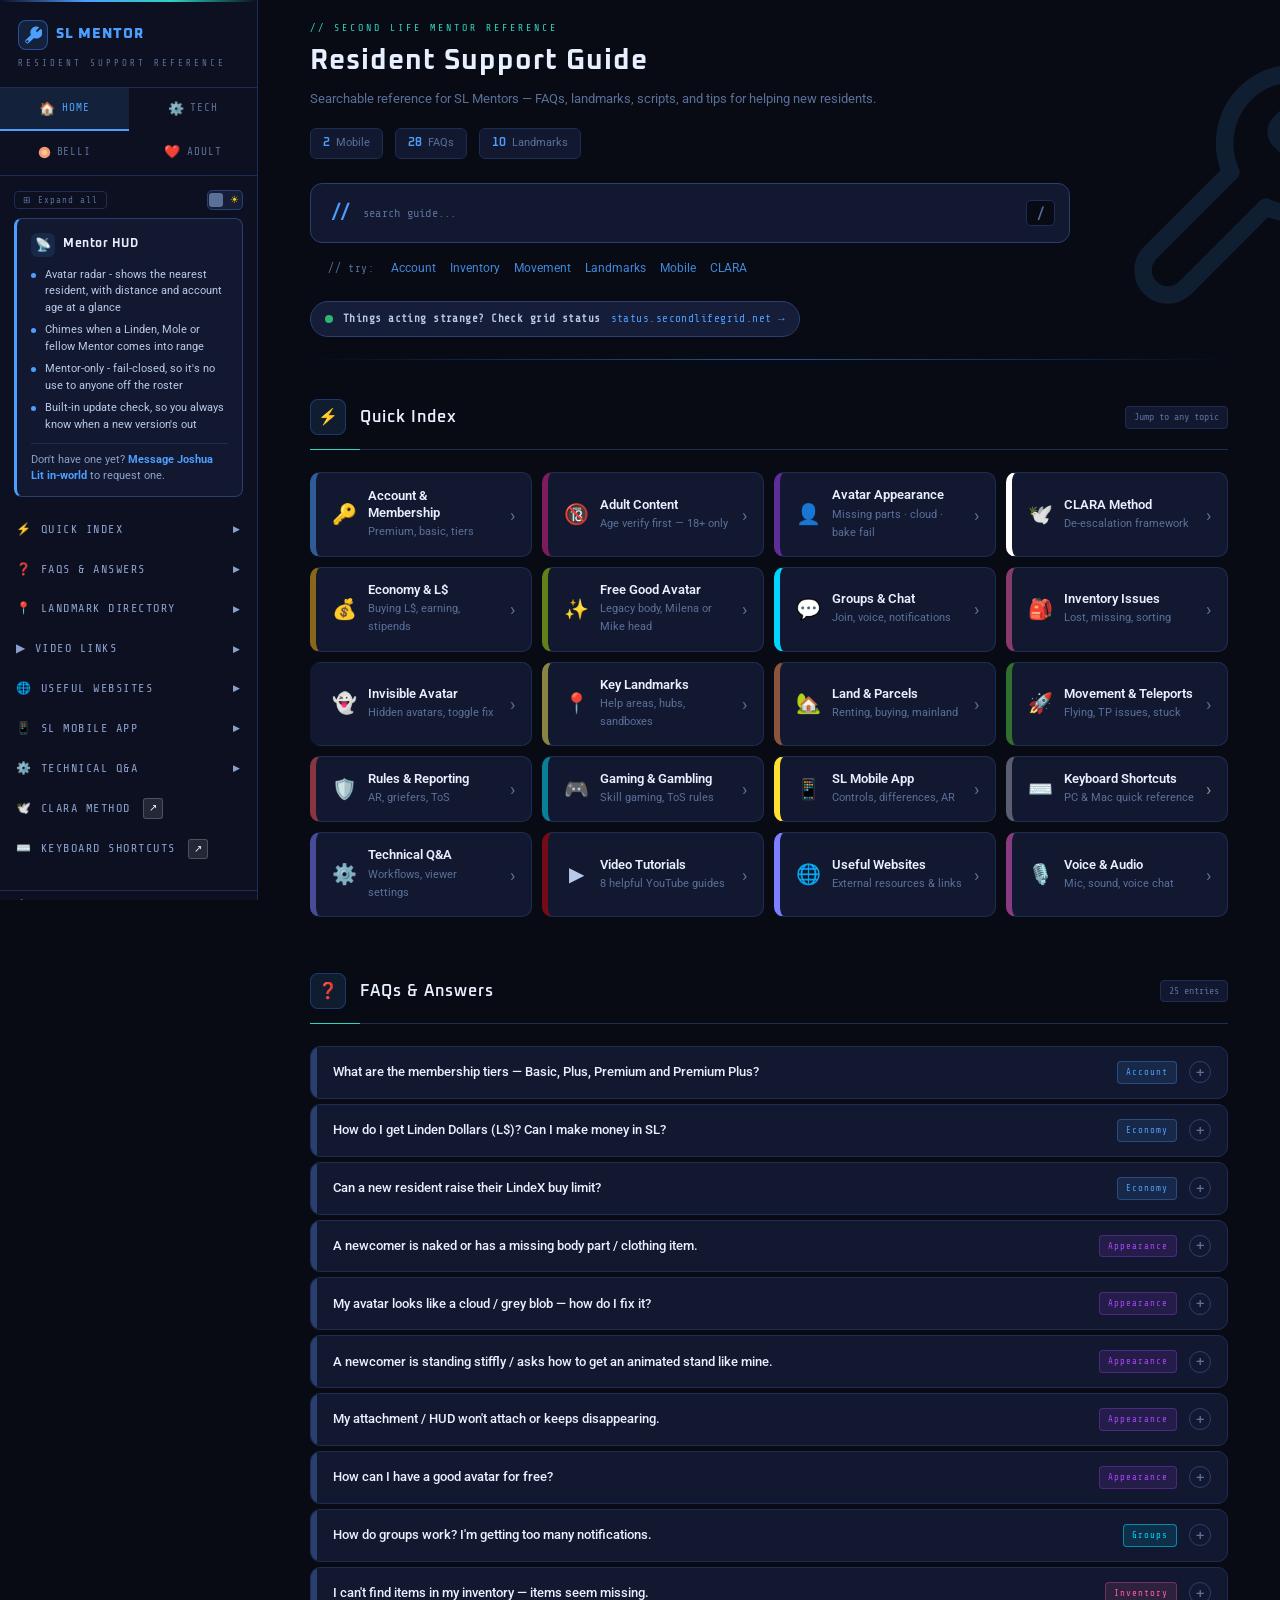
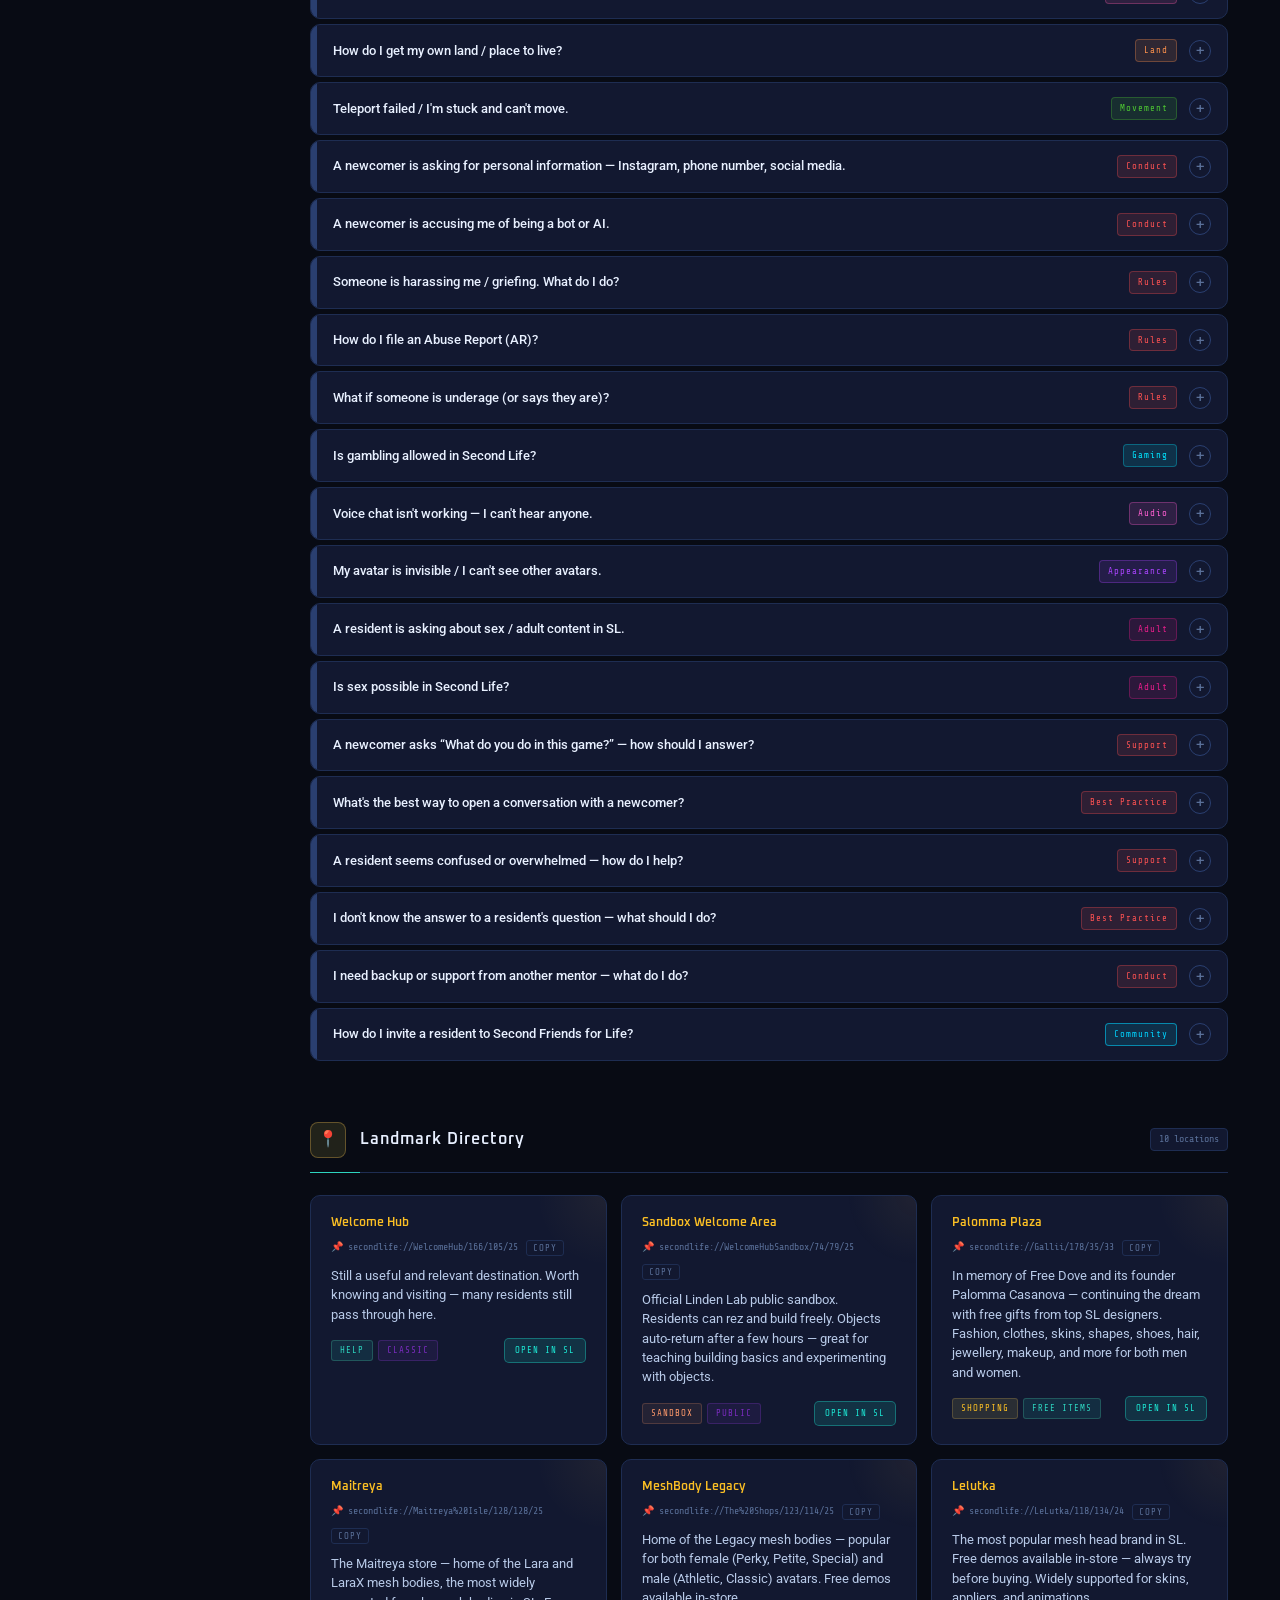
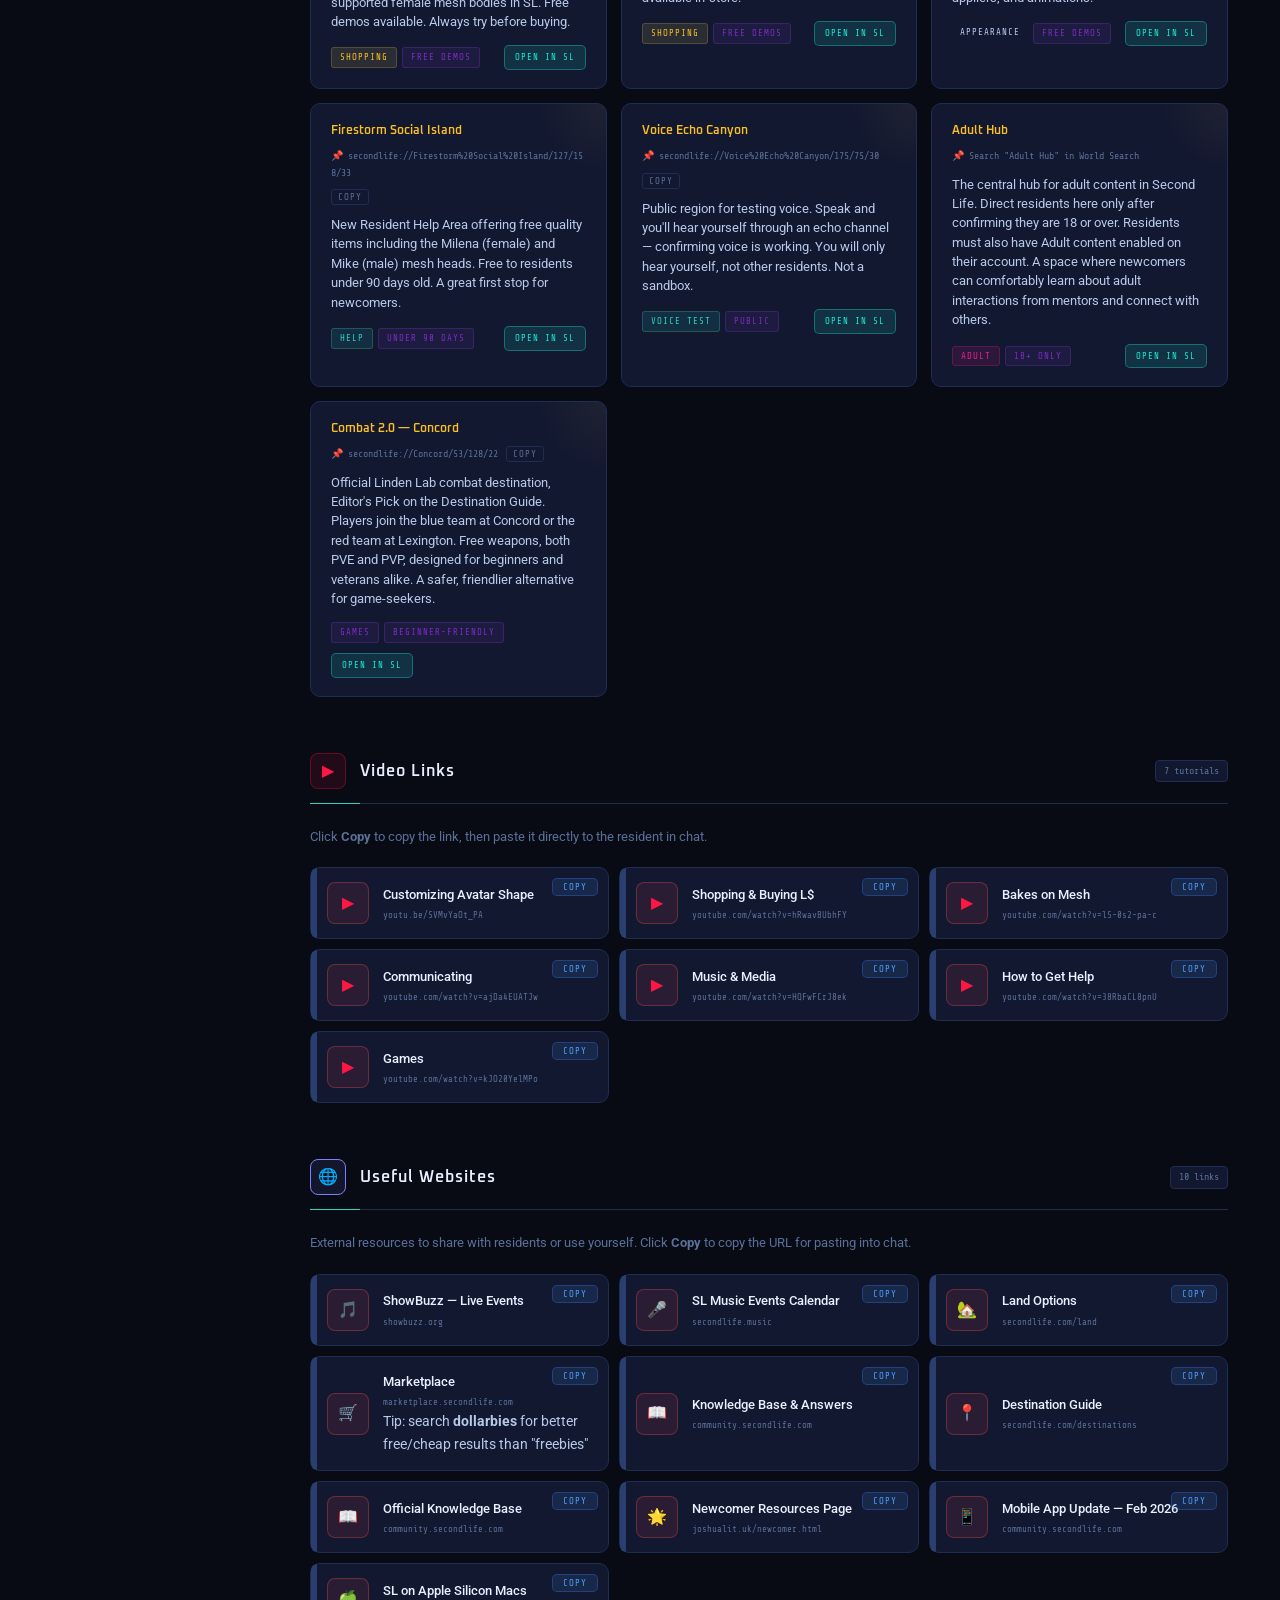
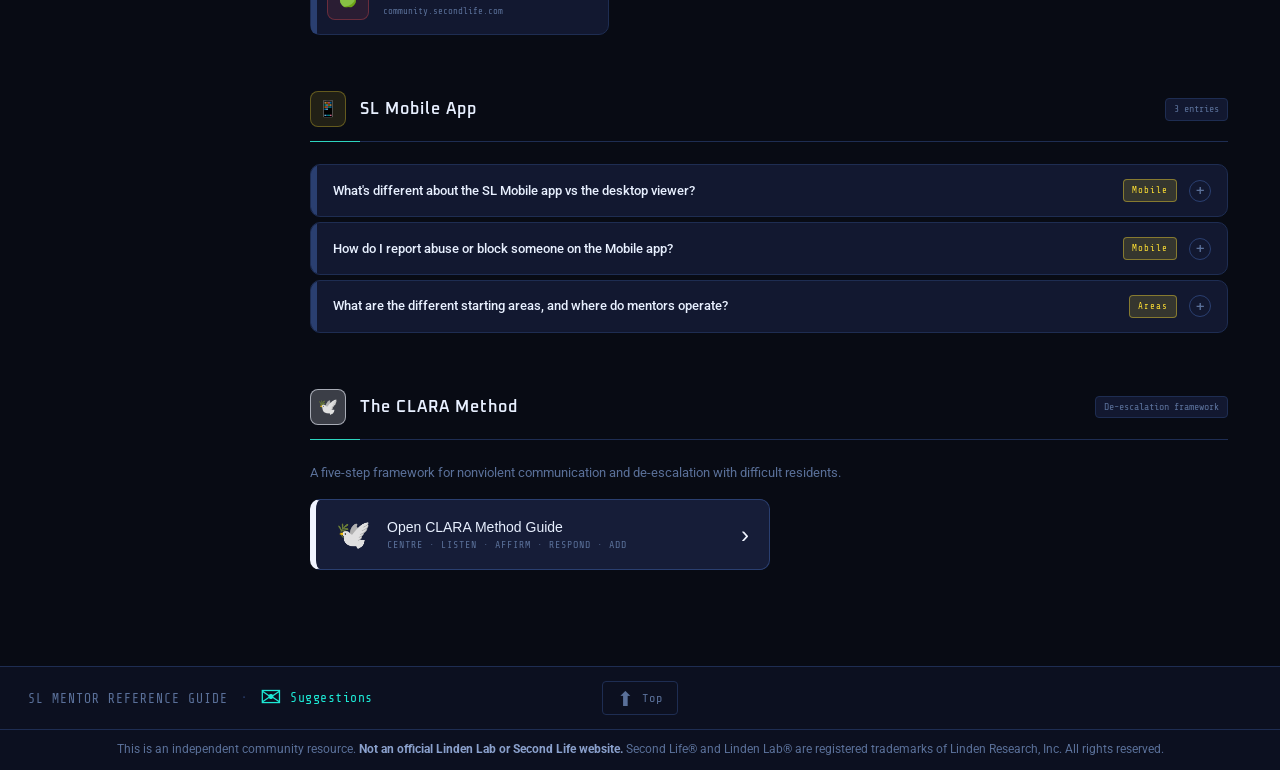
==== commit 5934ae91: "Mentor HUD link" ====
--- a/index.html
+++ b/index.html
@@ -45,6 +45,20 @@
           <span class="theme-switch-knob"></span>
         </div>
       </label>
+    </div>
+
+    <div class="hud-promo">
+      <div class="hud-promo-hdr">
+        <div class="hud-promo-icon">&#128225;</div>
+        <div class="hud-promo-title">Mentor HUD</div>
+      </div>
+      <ul class="hud-promo-list">
+        <li>Avatar radar - shows the nearest resident, with distance and account age at a glance</li>
+        <li>Chimes when a Linden, Mole or fellow Mentor comes into range</li>
+        <li>Mentor-only - fail-closed, so it's no use to anyone off the roster</li>
+        <li>Built-in update check, so you always know when a new version's out</li>
+      </ul>
+      <div class="hud-promo-cta">Don't have one yet? <strong>Message Joshua Lit in-world</strong> to request one.</div>
     </div>
 
     <div class="nav-group">
@@ -206,7 +220,7 @@
     <p>Searchable reference for SL Mentors &#8212; FAQs, landmarks, scripts, and tips for helping new residents.</p>
     <div class="stat-row">
       <div class="stat-chip" onclick="jumpTo('sec-mobile')" title="Go to Mobile" style="cursor:pointer;"><span class="sc-val">2</span><span class="sc-lbl">Mobile</span></div>
-      <div class="stat-chip" onclick="jumpTo('sec-faqs')" title="Go to FAQs" style="cursor:pointer;"><span class="sc-val">27</span><span class="sc-lbl">FAQs</span></div>
+      <div class="stat-chip" onclick="jumpTo('sec-faqs')" title="Go to FAQs" style="cursor:pointer;"><span class="sc-val">28</span><span class="sc-lbl">FAQs</span></div>
       <div class="stat-chip" onclick="jumpTo('sec-landmarks')" title="Go to Landmarks" style="cursor:pointer;"><span class="sc-val">10</span><span class="sc-lbl">Landmarks</span></div>
     </div>
 
@@ -269,7 +283,7 @@
         <div class="qi-arrow">&#8250;</div>
       </div>
 
-      <div class="qi-card qi-violet" data-search="avatar appearance shape skin attachments cloud grey bake fail ruth naked missing" onclick="jumpTo('faq-missing-parts')">
+      <div class="qi-card qi-violet" data-search="avatar appearance shape skin attachments cloud grey bake fail ruth naked missing change gender switch gender male female" onclick="jumpTo('faq-missing-parts')">
         <div class="qi-icon">&#128100;</div>
         <div class="qi-info">
           <div class="qi-title">Avatar Appearance</div>
@@ -598,7 +612,7 @@
       </div>
 
 
-      <div class="faq-item edge-app" id="faq-missing-parts" data-search="naked missing body part clothing skin head worn tab bold inventory avatar welcome pack">
+      <div class="faq-item edge-app" id="faq-missing-parts" data-search="naked missing body part clothing skin head worn tab bold inventory avatar welcome pack change gender switch gender male to female female to male m2f f2m different look new avatar type transgender start over">
         <div class="faq-q" onclick="tog(this)">
           <span class="faq-q-text">A newcomer is naked or has a missing body part / clothing item.</span>
           <span class="faq-tag t-app">Appearance</span>
@@ -606,6 +620,10 @@
         </div>
         <div class="faq-body">
           <p>The WORN tab in Inventory is the fastest way to identify what's missing &#8212; open their inventory, click WORN, and look for the folder path next to their body parts and clothing.</p>
+          <div class="tip-box">
+            <div class="tip-label">// Also the answer for "how do I change gender?"</div>
+            <p>The Avatar Welcome Pack isn't just for replacing something missing &#8212; it's the quickest way for a resident to switch to a completely different starter look, including a different gender. Point them at it the same way.</p>
+          </div>
           <div class="tip-box">
             <div class="tip-label">// How newcomers access the AWP</div>
             <div class="bullets">
@@ -656,6 +674,46 @@
             <div class="say-text" onclick="copyPara(this)">Go to Avatar &#8594; Avatar Welcome Pack in the top menu bar and choose a complete modern avatar. It's free and takes just a few seconds!</div>
           </div>
           <div class="xref">&#128206; See also: <a class="xref-link" href="#" onclick="jumpTo('faq-free-avatar');return false;">Free Avatar FAQ</a></div>
+        </div>
+      </div>
+
+
+      <div class="faq-item edge-app" id="faq-ao" data-search="AO animation overrider stand walk duck walk stiff stand animated stand not moving no animation system default starter avatar initial outfit AWP avatar welcome pack animation controller add replace outfit wear worn attachment firestorm built-in free ao hud semotion vista customised pose">
+        <div class="faq-q" onclick="tog(this)">
+          <span class="faq-q-text">A newcomer is standing stiffly / asks how to get an animated stand like mine.</span>
+          <span class="faq-tag t-app">Appearance</span>
+          <span class="faq-tog">+</span>
+        </div>
+        <div class="faq-body">
+          <p>Their avatar is playing the <strong>default system stand</strong>. The animated stand you have comes from an <strong>AO</strong> (Animation Overrider) - a separate worn attachment, not part of the body, shape or clothing. Every modern starter already ships with one, so it is usually just a case of wearing it.</p>
+          <div class="say-block">
+            <div class="say-label">// Find and wear their AO - without wiping their outfit</div>
+            <div class="steps" style="margin:0;background:none;border:none;padding:0;">
+              <div class="step"><div class="sn" onclick="copyStep(this)" style="cursor:pointer;" title="Copy this step">1</div><div>Open <strong>Inventory</strong> and type <strong>animation</strong> in the search box.</div></div>
+              <div class="step"><div class="sn" onclick="copyStep(this)" style="cursor:pointer;" title="Copy this step">2</div><div>Look for <strong>Animation Overrider - Female/Male</strong> (signup starter avatar) or <strong>AWP female/male animation controller v2</strong> (Avatar Welcome Pack).</div></div>
+              <div class="step"><div class="sn" onclick="copyStep(this)" style="cursor:pointer;" title="Copy this step">3</div><div>Right-click it and choose <strong>Add</strong> - <em>not</em> Replace Outfit. Add layers the AO on top and keeps everything they have customised.</div></div>
+              <div class="step"><div class="sn" onclick="copyStep(this)" style="cursor:pointer;" title="Copy this step">4</div><div>Still stiff? Only <strong>one</strong> AO should be worn at a time - two active AOs fight over the stand. Remove the spare.</div></div>
+            </div>
+            <div class="say-text" style="display:none;">Their avatar is on the default system stand. The animated stand comes from an AO (Animation Overrider), a separate worn attachment. To fix it:
+1. Open Inventory and type "animation" in the search box.
+2. Look for "Animation Overrider - Female/Male" (signup starter) or "AWP female/male animation controller v2" (Avatar Welcome Pack).
+3. Right-click it and choose Add - not Replace Outfit. Add keeps your current look.
+4. Still stiff? Only one AO should be worn at a time. Remove any spare.</div>
+            <button class="copy-btn" onclick="copyText(this)">Copy all</button>
+          </div>
+          <div class="tip-box">
+            <div class="tip-label">// Read the room first</div>
+            <p>If they have clearly customised their avatar, <strong>add the AO on its own</strong> - never Replace Outfit, which would strip their work back to a plain starter. If they still look like an untouched starter, re-wearing the full Initial Outfit or Avatar Welcome Pack outfit is fine and brings the AO back in one go.</p>
+          </div>
+          <div class="say-block">
+            <div class="say-label">// Tip to share with resident</div>
+            <div class="say-text" onclick="copyPara(this)">That stiff stand is just the default one - the smoother stand comes from an AO. Open your Inventory, type "animation" in the search box, then right-click the item it finds and choose Add (not Replace Outfit, so you keep your current look). That's it!</div>
+          </div>
+          <div class="tip-box">
+            <div class="tip-label">// If they genuinely have no AO</div>
+            <p>On <strong>Firestorm</strong> there is a built-in AO (no HUD needed) you can load animations into. On the official viewer, or for a quick fix, a <strong>free AO HUD</strong> from the Marketplace or an in-world freebie hub works - wear the HUD and the duck walk is gone.</p>
+          </div>
+          <div class="xref">&#128206; See also: <a class="xref-link" href="#" onclick="jumpTo('faq-free-avatar');return false;">Free Avatar FAQ</a> &middot; <a class="xref-link" href="#" onclick="jumpTo('faq-missing-parts');return false;">Missing body parts FAQ</a></div>
         </div>
       </div>
 
@@ -1105,7 +1163,7 @@
       </div>
 
 
-      <div class="faq-item edge-rul" id="faq-minors" data-search="minor underage child age 13 14 15 16 17 under 13 teen kid young real life minimum age requirement eligibility general region rating school educational organisation estate abuse report AR campwich verify verification linden lab policy safeguarding turns up says they are how old">
+      <div class="faq-item edge-rul" id="faq-minors" data-search="minor underage child age 13 14 15 16 17 under 13 teen kid young real life minimum age requirement age restrictions restrictions access maturity eligibility general region rating school educational organisation estate abuse report AR campwich verify verification linden lab policy safeguarding turns up says they are how old">
         <div class="faq-q" onclick="tog(this)">
           <span class="faq-q-text">What if someone is underage (or says they are)?</span>
           <span class="faq-tag t-rul">Rules</span>
--- a/mentor.css
+++ b/mentor.css
@@ -216,6 +216,67 @@
 .nav-item.active { color: var(--blue); border-left-color: var(--blue); background: var(--blue-dim); }
 .ni-dot { width: 6px; height: 6px; border-radius: 50%; background: currentColor; opacity: 0.6; flex-shrink: 0; }
 .nav-item:hover .ni-dot { opacity: 1; }
+
+/* ═══ MENTOR HUD PROMO PANEL (sidebar) ═══ */
+.hud-promo {
+  margin: 4px 14px 14px;
+  padding: 14px 14px 12px;
+  background: var(--panel);
+  border: 1px solid var(--border2);
+  border-left: 3px solid var(--c-elecblue);
+  border-radius: 8px;
+}
+.hud-promo-hdr {
+  display: flex;
+  align-items: center;
+  gap: 8px;
+  margin-bottom: 10px;
+}
+.hud-promo-icon {
+  width: 24px; height: 24px;
+  display: flex; align-items: center; justify-content: center;
+  background: var(--blue-dim);
+  border-radius: 6px;
+  font-size: 13px;
+  flex-shrink: 0;
+}
+.hud-promo-title {
+  font-family: 'Oxanium', 'Courier New', monospace;
+  font-size: 12px;
+  font-weight: 700;
+  color: var(--text-hi);
+  letter-spacing: 0.5px;
+}
+.hud-promo-list {
+  list-style: none;
+  display: flex;
+  flex-direction: column;
+  gap: 6px;
+  margin-bottom: 10px;
+}
+.hud-promo-list li {
+  font-size: 11px;
+  color: var(--text);
+  line-height: 1.5;
+  padding-left: 14px;
+  position: relative;
+}
+.hud-promo-list li::before {
+  content: '';
+  position: absolute;
+  left: 0; top: 6px;
+  width: 5px; height: 5px;
+  border-radius: 50%;
+  background: var(--c-elecblue);
+}
+.hud-promo-cta {
+  font-size: 10.5px;
+  color: var(--text-mid);
+  line-height: 1.5;
+  padding-top: 8px;
+  border-top: 1px solid var(--border);
+}
+.hud-promo-cta strong { color: var(--c-elecblue); }
 
 .sidebar-status {
   border-top: 1px solid var(--border);
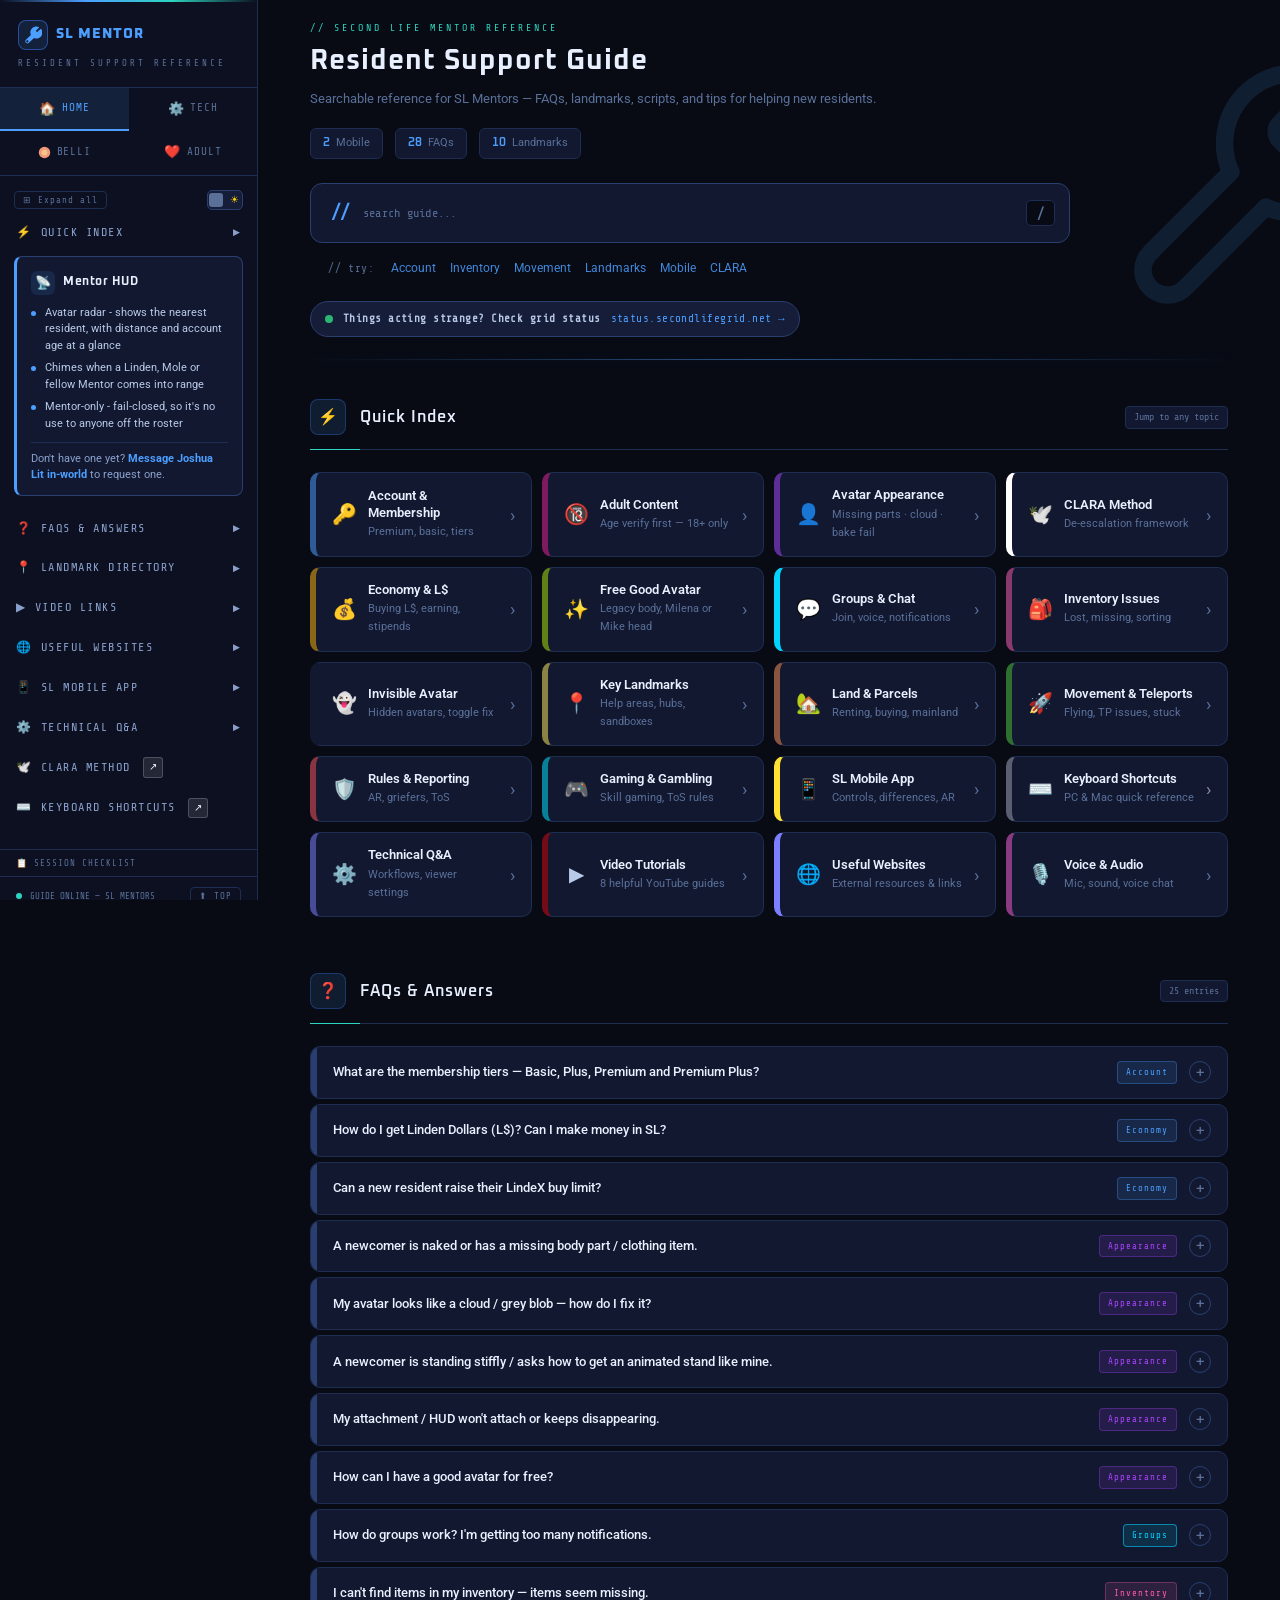
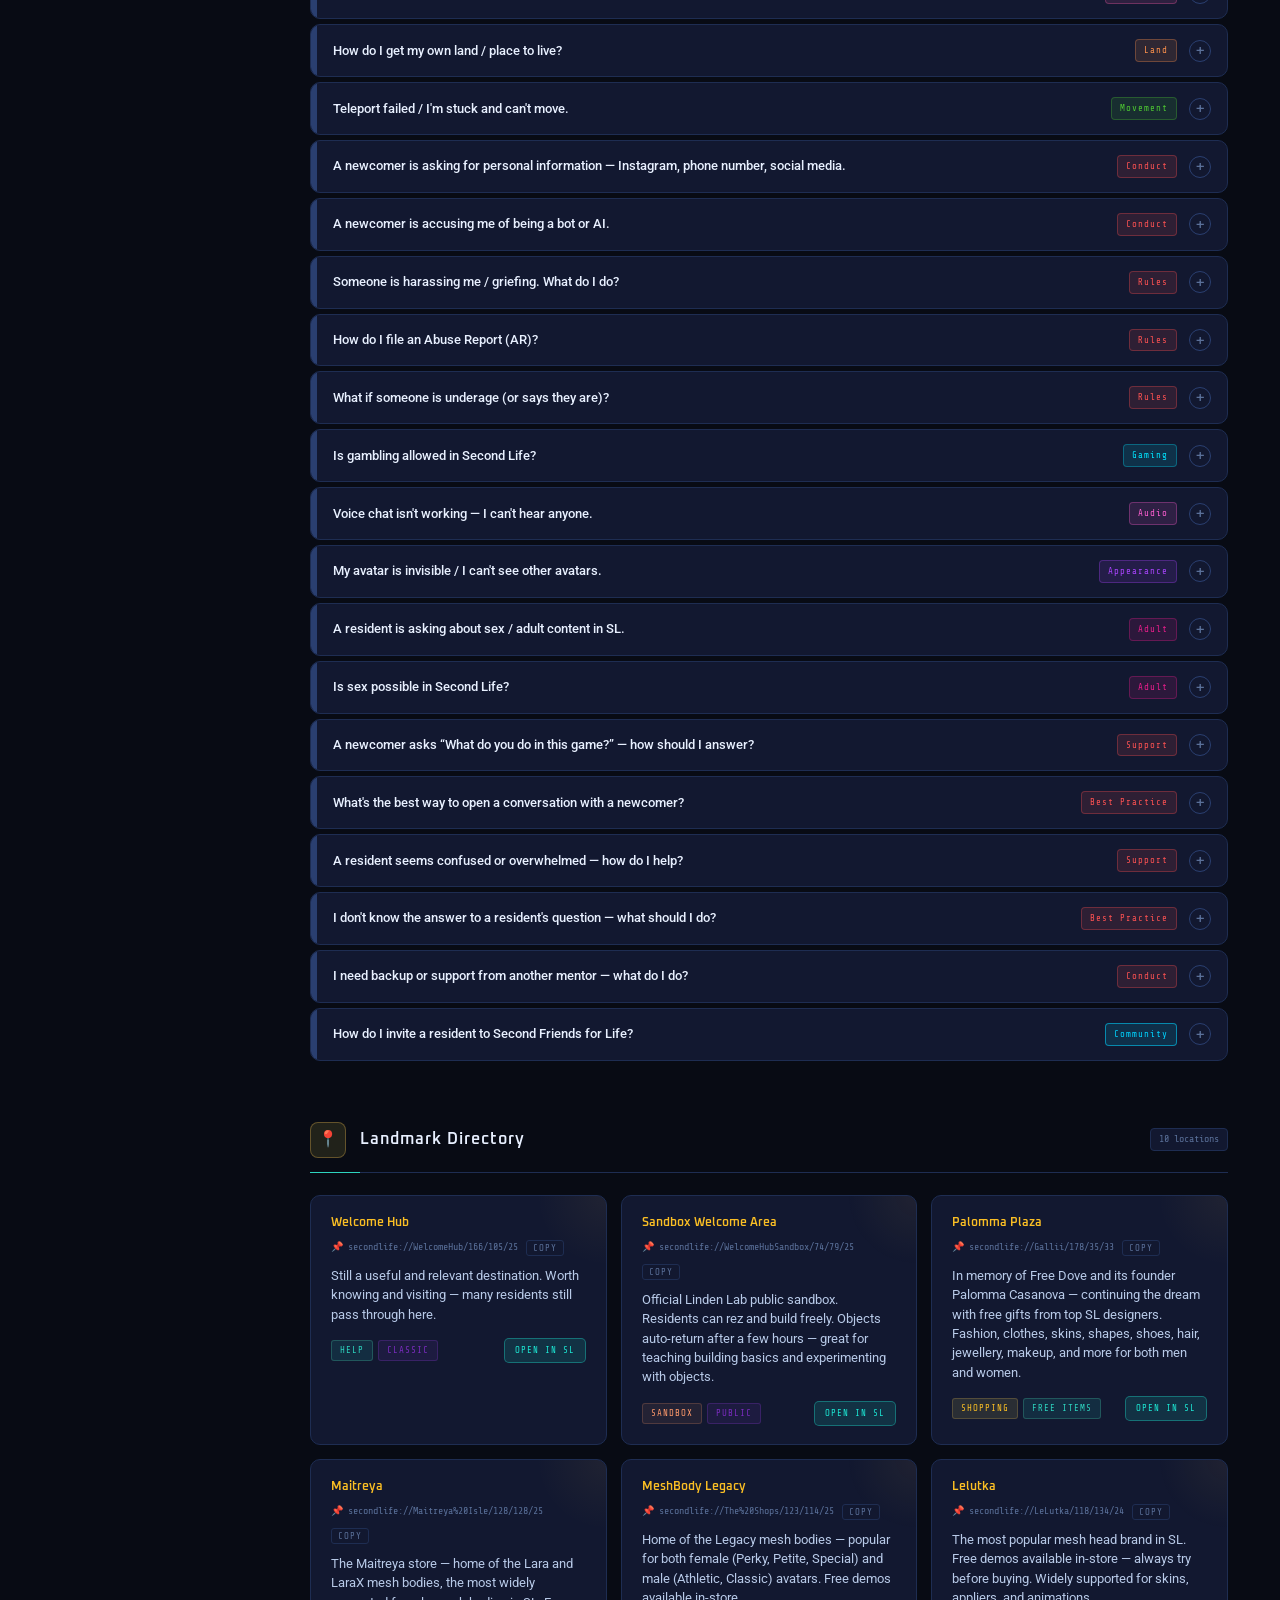
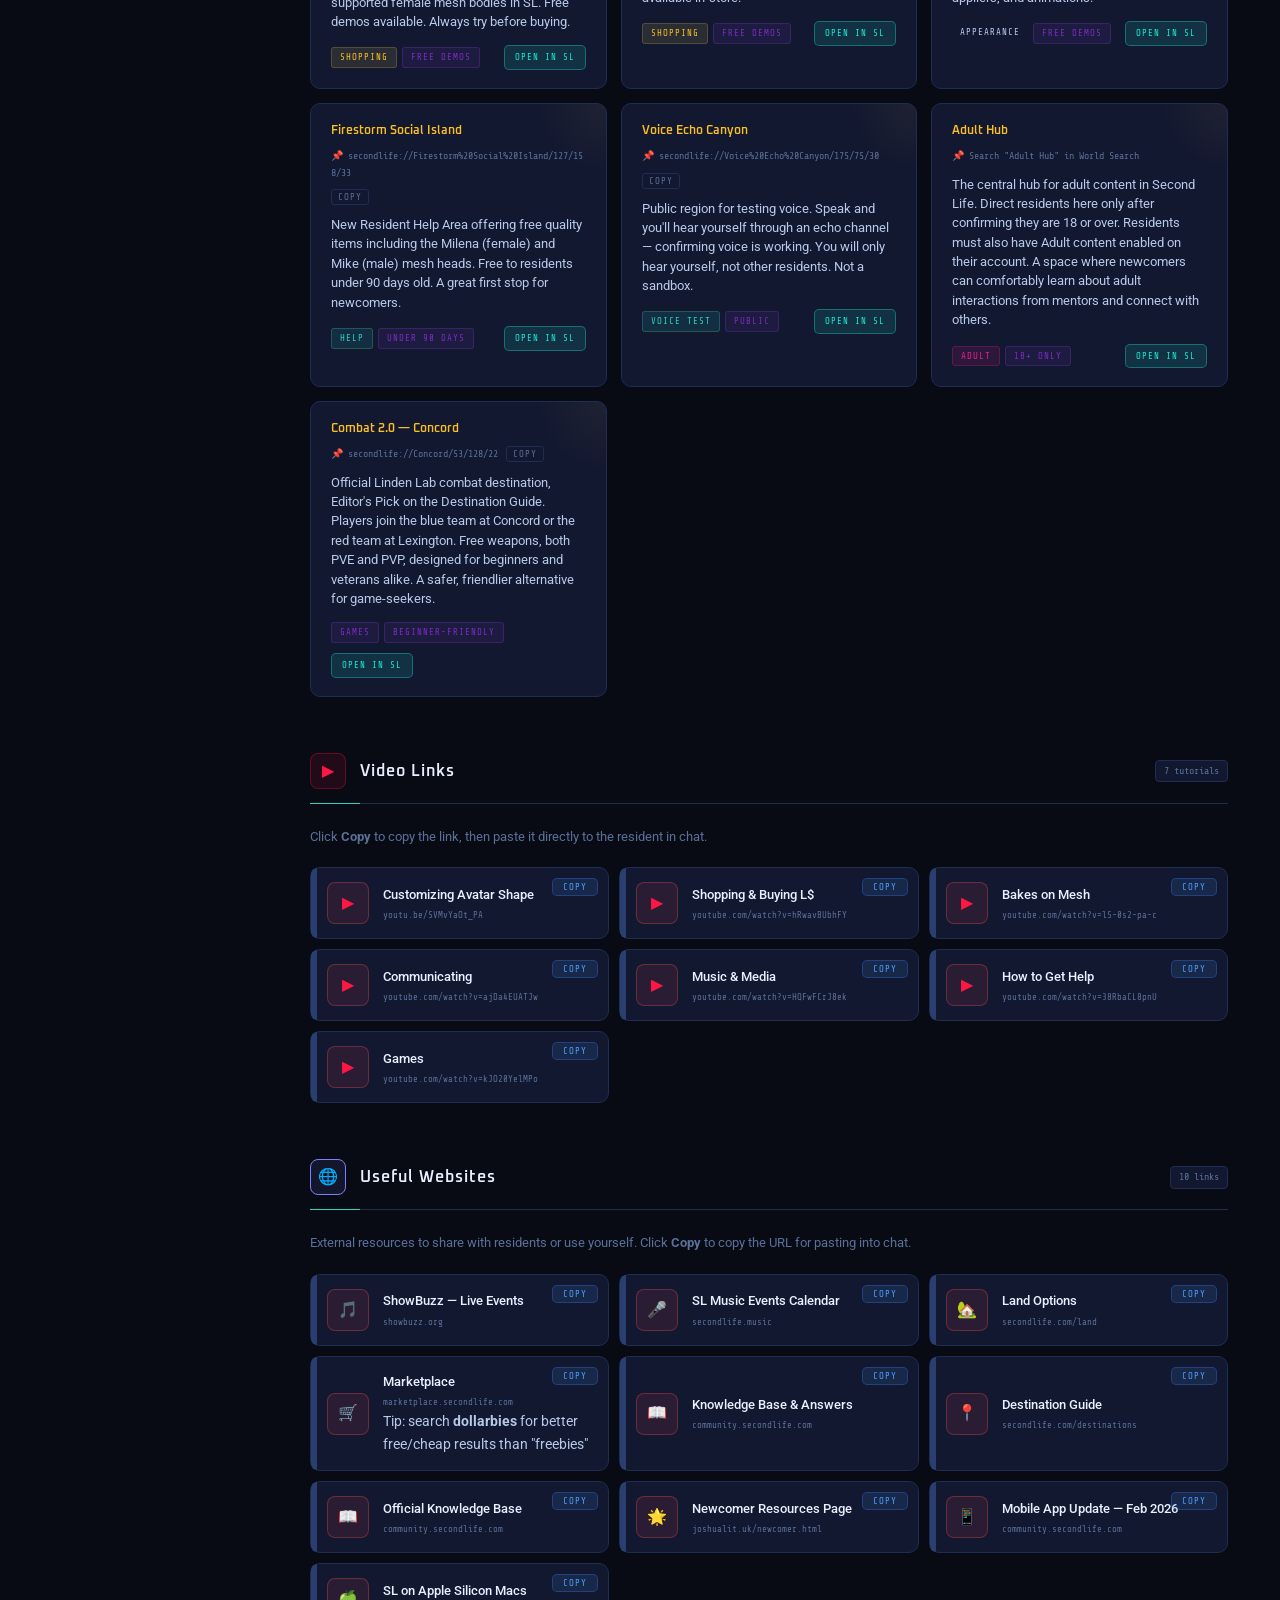
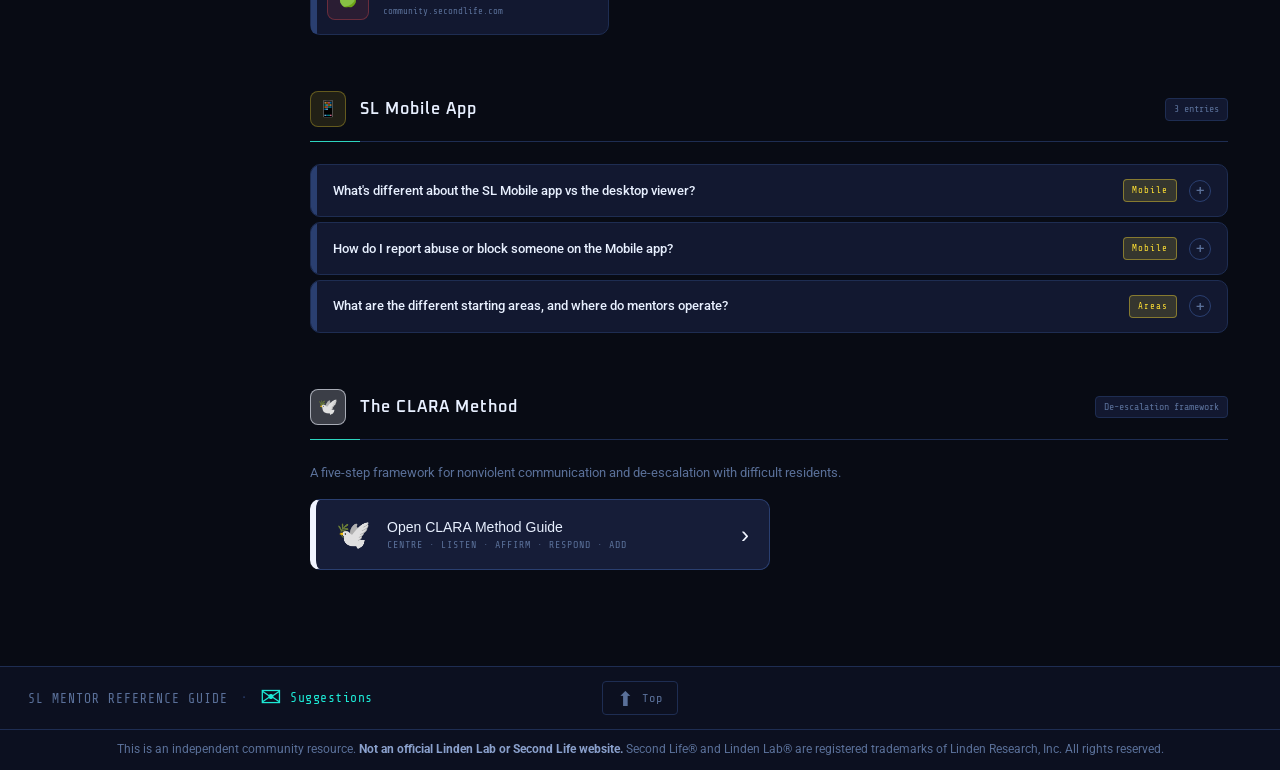
==== commit 7aae98c2: "Update index.html" ====
--- a/index.html
+++ b/index.html
@@ -47,6 +47,15 @@
       </label>
     </div>
 
+    <div class="nav-group">
+      <div class="nav-group-hdr" onclick="toggleNav(this)">
+        <span>&#9889;</span> Quick Index <span class="ng-arrow">&#9654;</span>
+      </div>
+      <div class="nav-items">
+        <span class="nav-item" onclick="jumpTo('sec-index')"><span class="ni-dot"></span>All 20 topics</span>
+      </div>
+    </div>
+
     <div class="hud-promo">
       <div class="hud-promo-hdr">
         <div class="hud-promo-icon">&#128225;</div>
@@ -56,18 +65,8 @@
         <li>Avatar radar - shows the nearest resident, with distance and account age at a glance</li>
         <li>Chimes when a Linden, Mole or fellow Mentor comes into range</li>
         <li>Mentor-only - fail-closed, so it's no use to anyone off the roster</li>
-        <li>Built-in update check, so you always know when a new version's out</li>
       </ul>
       <div class="hud-promo-cta">Don't have one yet? <strong>Message Joshua Lit in-world</strong> to request one.</div>
-    </div>
-
-    <div class="nav-group">
-      <div class="nav-group-hdr" onclick="toggleNav(this)">
-        <span>&#9889;</span> Quick Index <span class="ng-arrow">&#9654;</span>
-      </div>
-      <div class="nav-items">
-        <span class="nav-item" onclick="jumpTo('sec-index')"><span class="ni-dot"></span>All 20 topics</span>
-      </div>
     </div>
 
     <div class="nav-group">
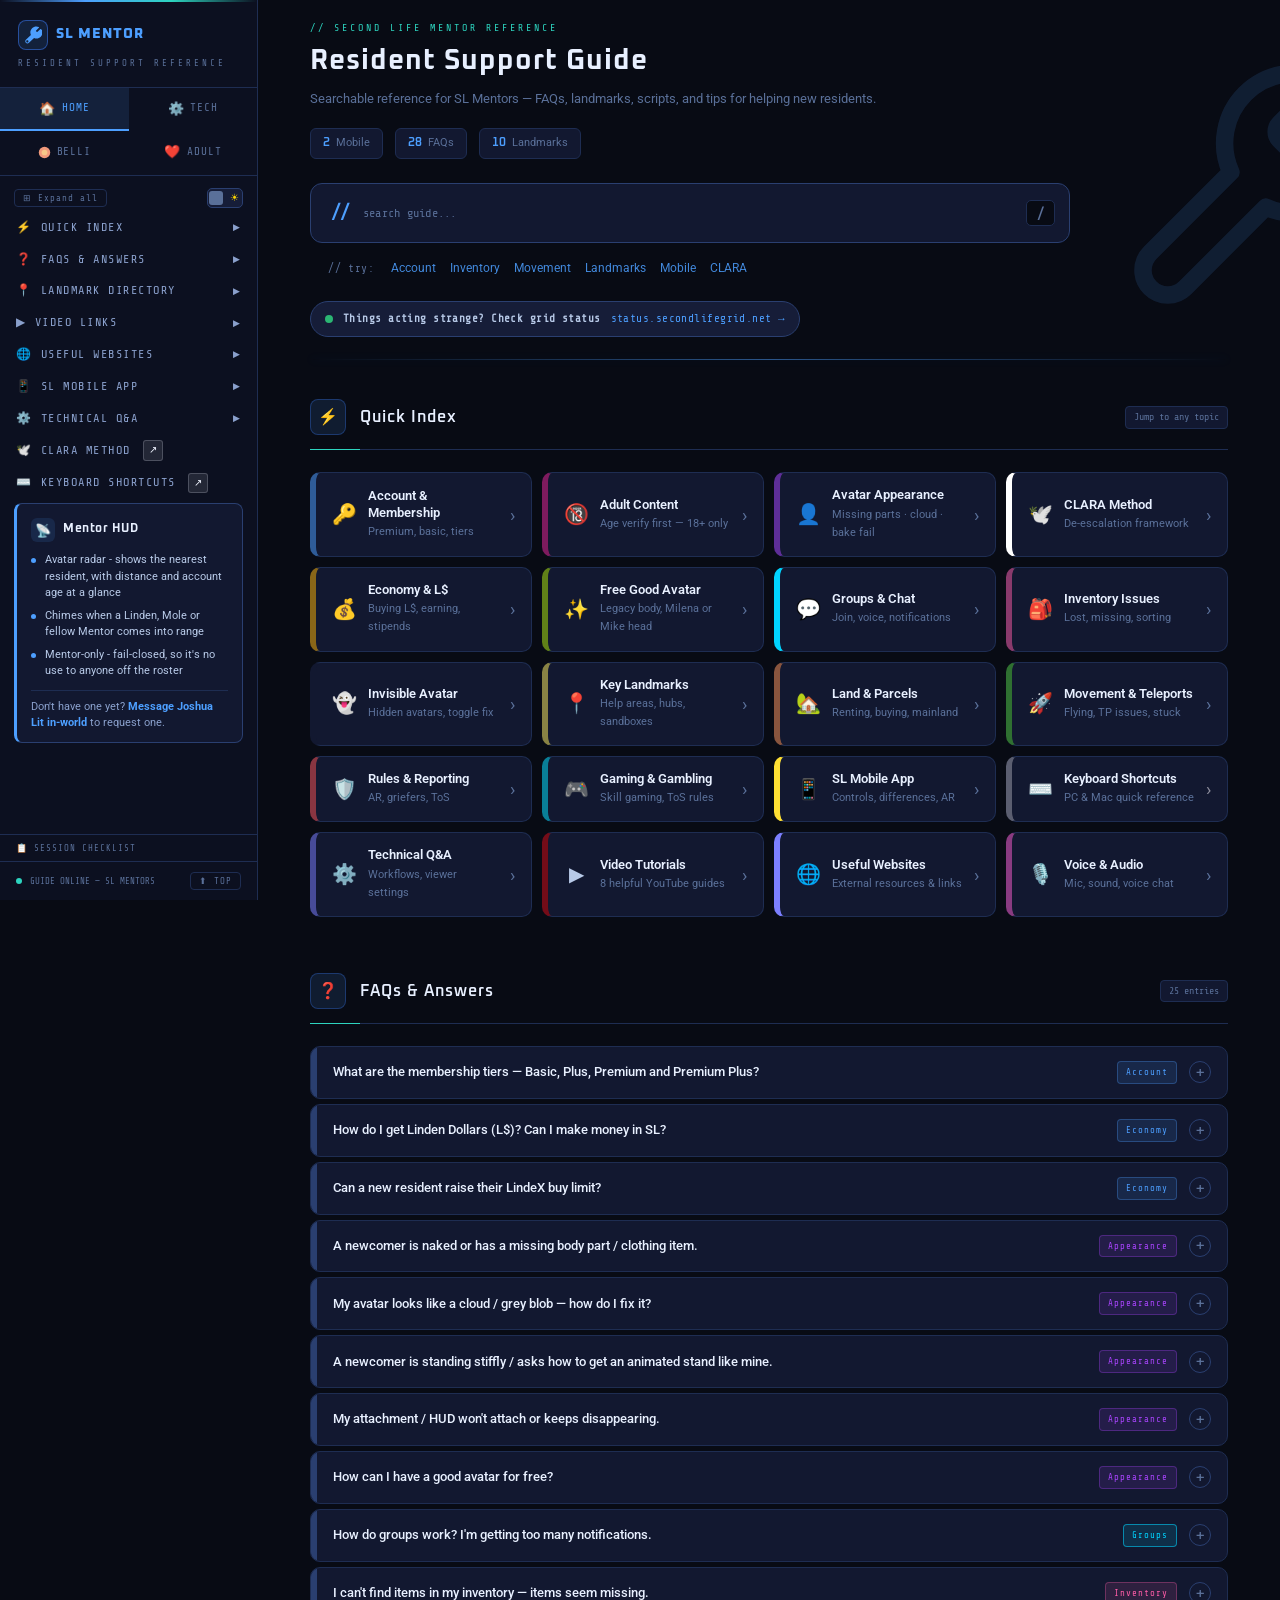
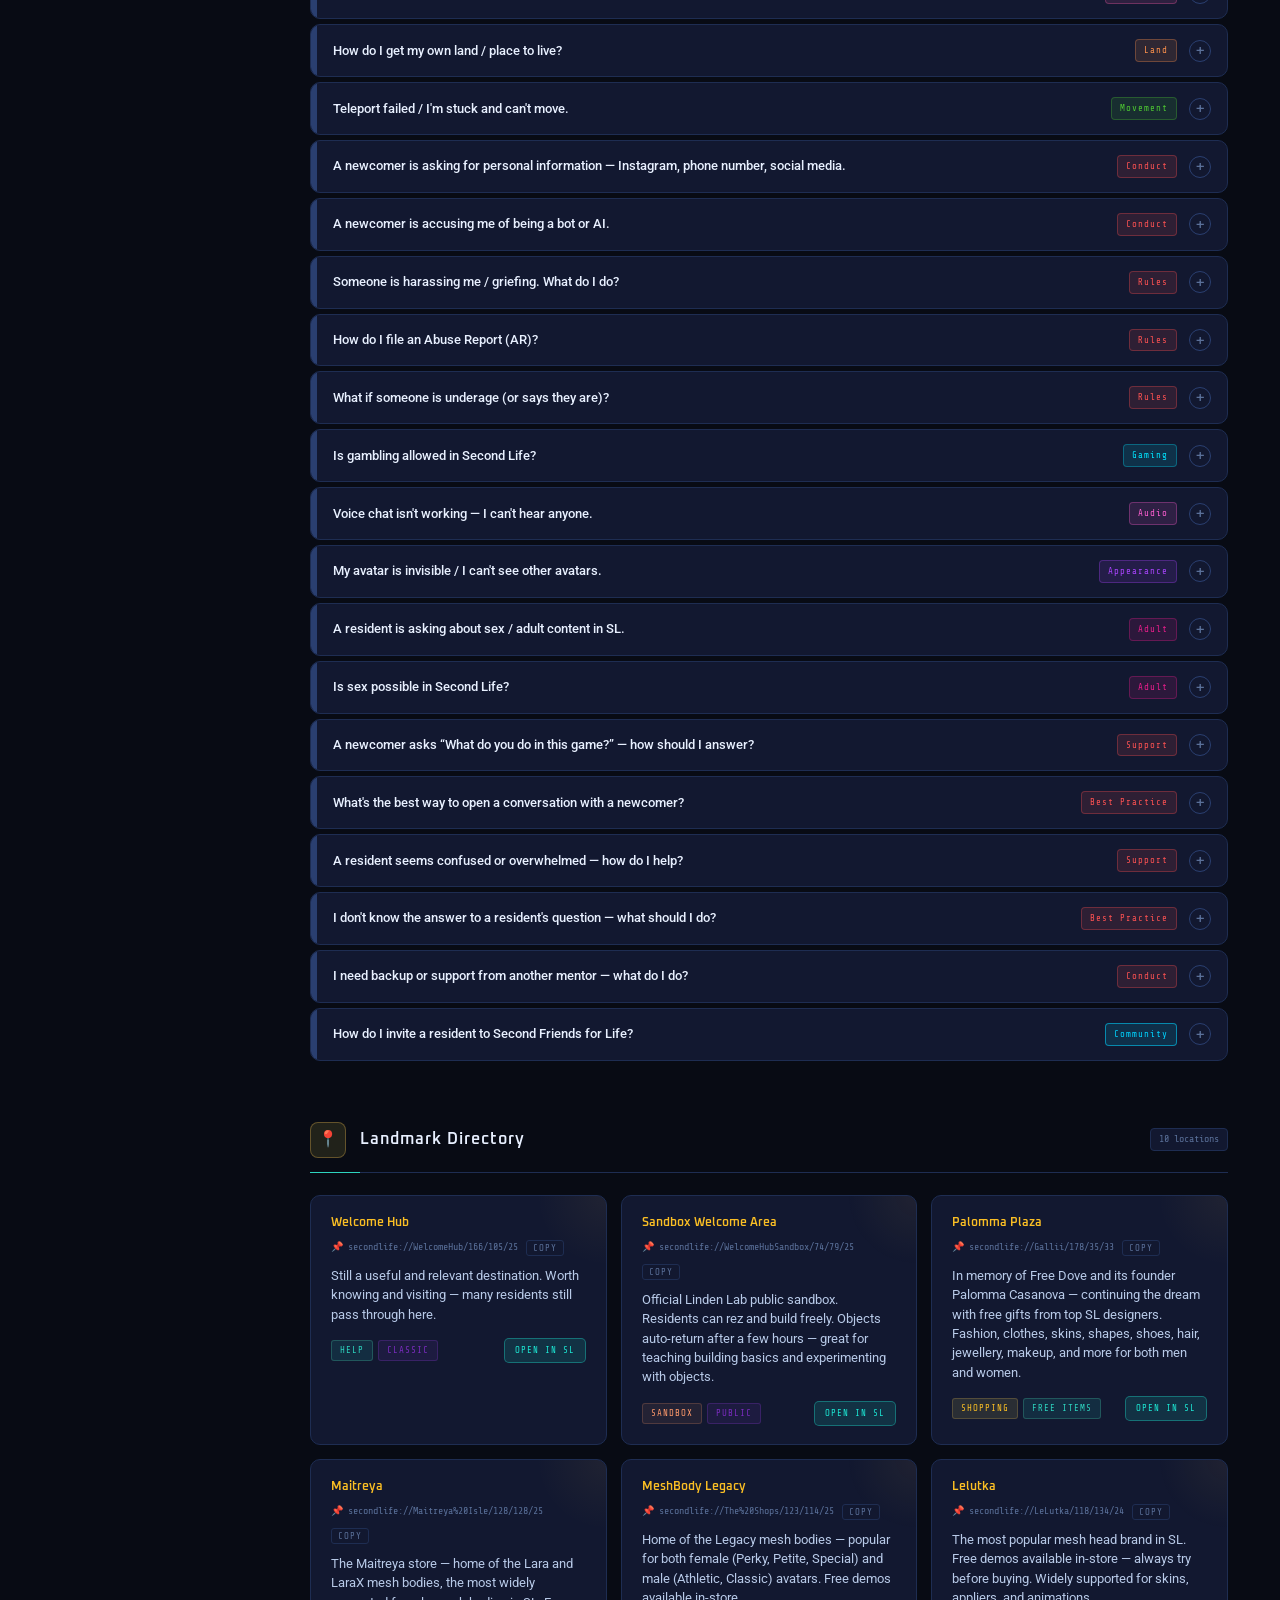
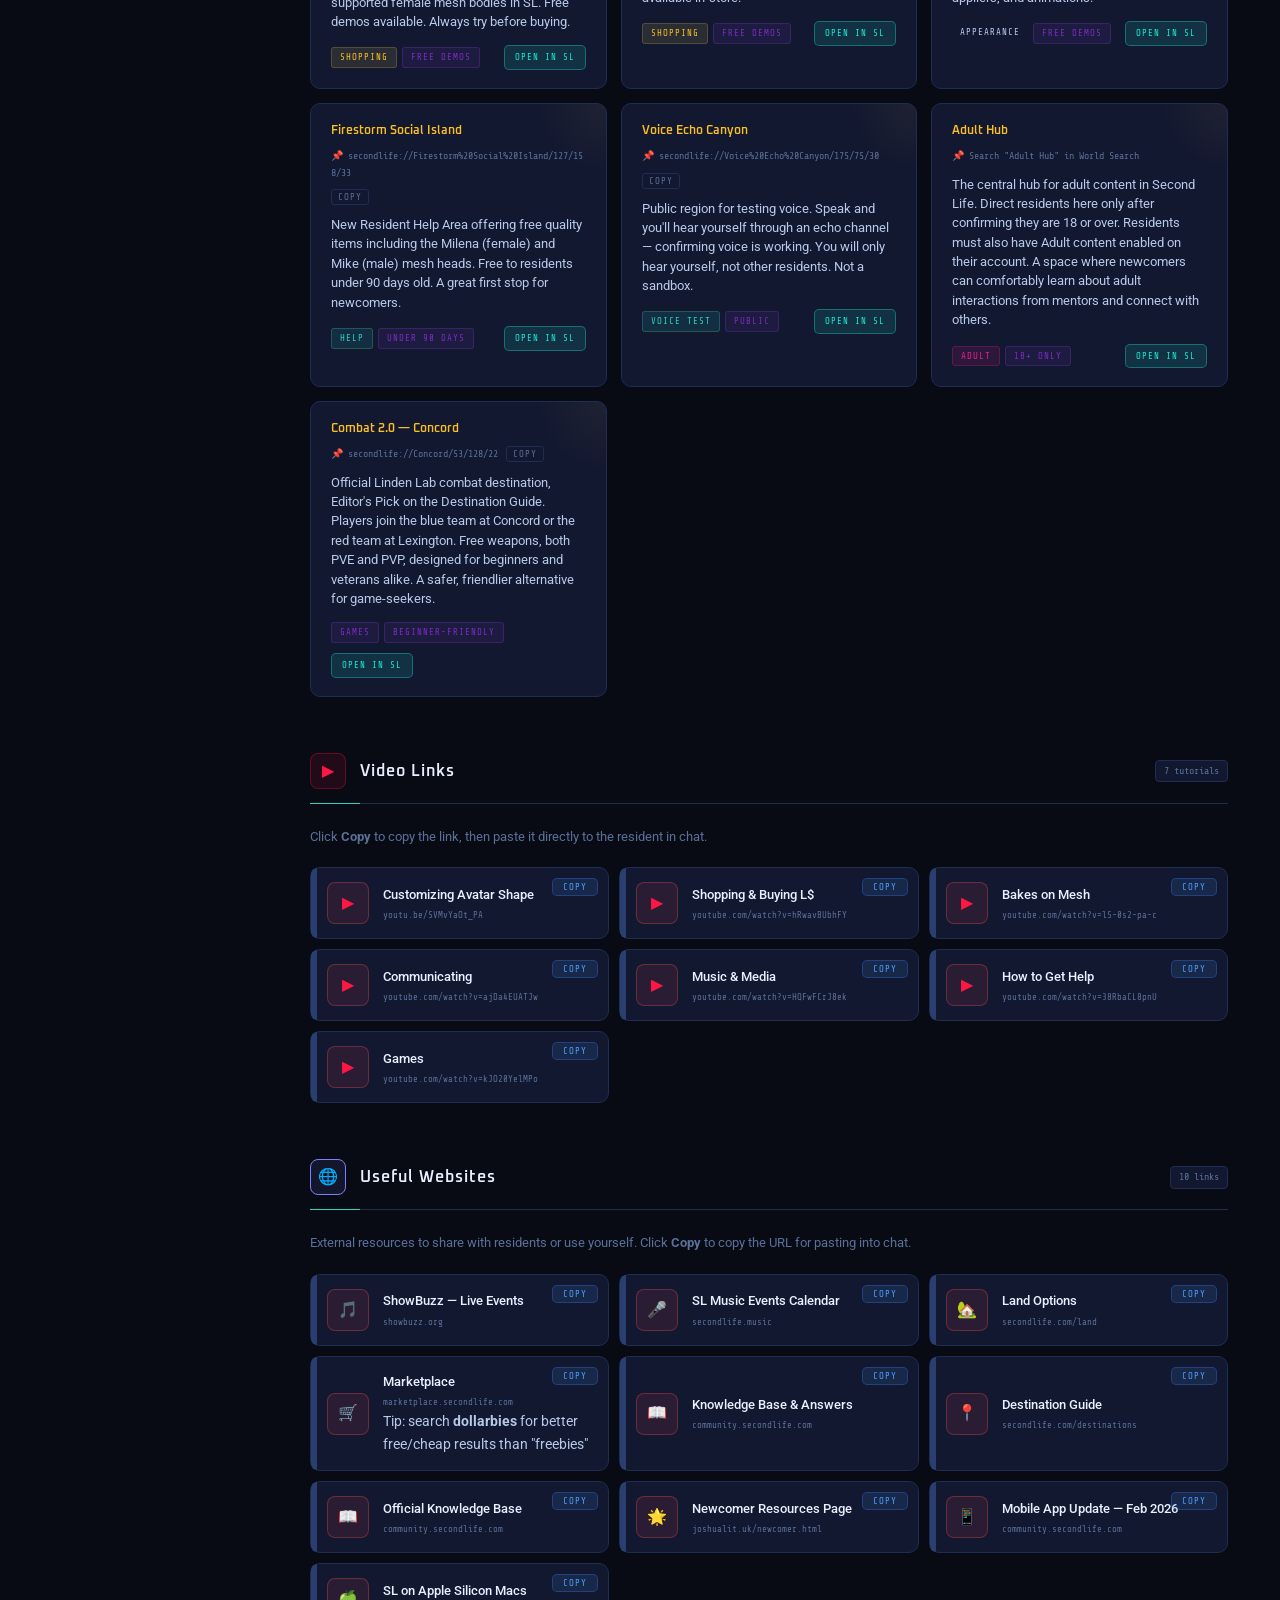
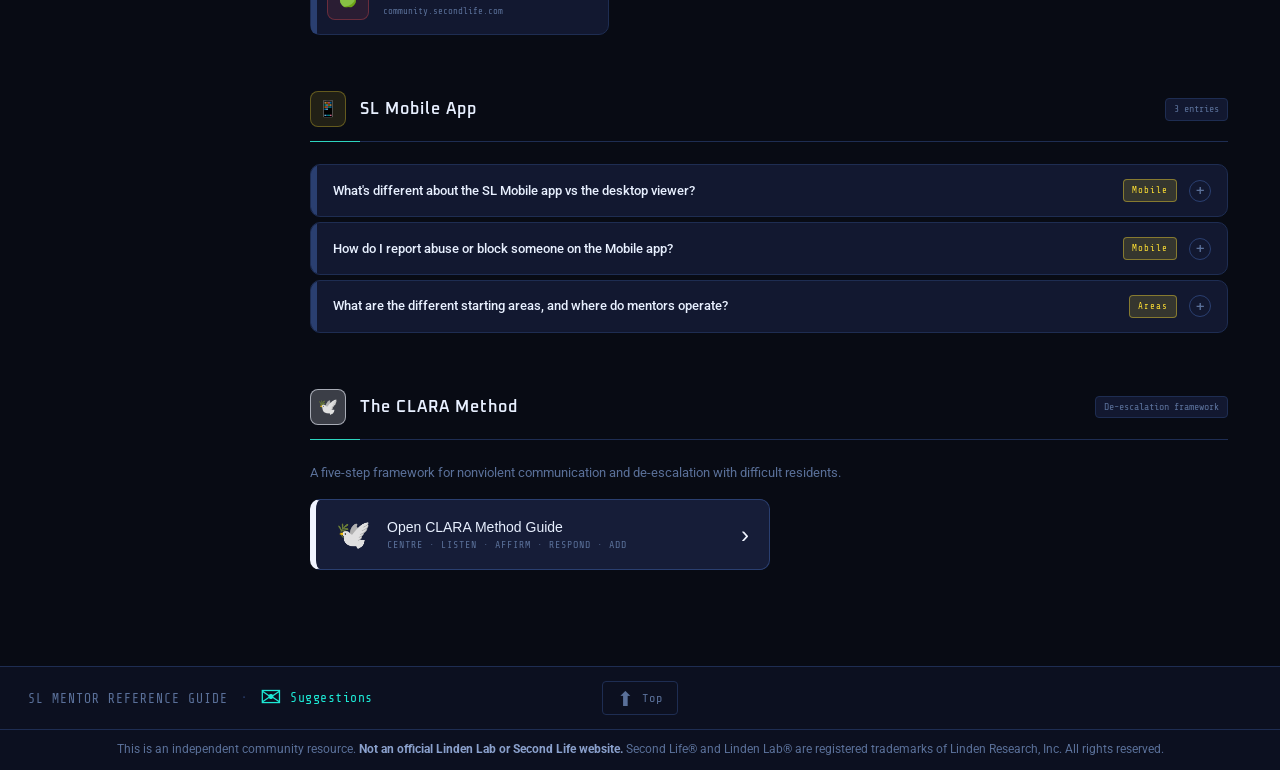
==== commit 745b4b91: "Move HUD panel down." ====
--- a/index.html
+++ b/index.html
@@ -54,19 +54,6 @@
       <div class="nav-items">
         <span class="nav-item" onclick="jumpTo('sec-index')"><span class="ni-dot"></span>All 20 topics</span>
       </div>
-    </div>
-
-    <div class="hud-promo">
-      <div class="hud-promo-hdr">
-        <div class="hud-promo-icon">&#128225;</div>
-        <div class="hud-promo-title">Mentor HUD</div>
-      </div>
-      <ul class="hud-promo-list">
-        <li>Avatar radar - shows the nearest resident, with distance and account age at a glance</li>
-        <li>Chimes when a Linden, Mole or fellow Mentor comes into range</li>
-        <li>Mentor-only - fail-closed, so it's no use to anyone off the roster</li>
-      </ul>
-      <div class="hud-promo-cta">Don't have one yet? <strong>Message Joshua Lit in-world</strong> to request one.</div>
     </div>
 
     <div class="nav-group">
@@ -195,6 +182,19 @@
       </div>
     </div>
 
+    <div class="hud-promo">
+      <div class="hud-promo-hdr">
+        <div class="hud-promo-icon">&#128225;</div>
+        <div class="hud-promo-title">Mentor HUD</div>
+      </div>
+      <ul class="hud-promo-list">
+        <li>Avatar radar - shows the nearest resident, with distance and account age at a glance</li>
+        <li>Chimes when a Linden, Mole or fellow Mentor comes into range</li>
+        <li>Mentor-only - fail-closed, so it's no use to anyone off the roster</li>
+      </ul>
+      <div class="hud-promo-cta">Don't have one yet? <strong>Message Joshua Lit in-world</strong> to request one.</div>
+    </div>
+
   </div>
 
   <button class="sidebar-checklist-btn" id="sidebar-checklist-btn" onclick="openChecklistModal()" style="display:block;">&#128203; Session Checklist</button>
--- a/mentor.css
+++ b/mentor.css
@@ -179,13 +179,13 @@
   min-height: 18px;
 }
 
-.nav { flex: 1; padding: 6px 0 20px; }
-.nav-group { margin-bottom: 2px; }
+.nav { flex: 1; padding: 4px 0 14px; }
+.nav-group { margin-bottom: 0; }
 .nav-group-hdr {
   display: flex;
   align-items: center;
   gap: 8px;
-  padding: 9px 16px;
+  padding: 6px 16px;
   font-family: 'Share Tech Mono', 'Courier New', monospace;
   font-size: 12px;
   letter-spacing: 1.5px;
@@ -204,7 +204,7 @@
   display: flex;
   align-items: center;
   gap: 8px;
-  padding: 7px 16px 7px 30px;
+  padding: 4px 16px 4px 30px;
   font-size: 12.5px;
   color: var(--text);
   cursor: pointer;
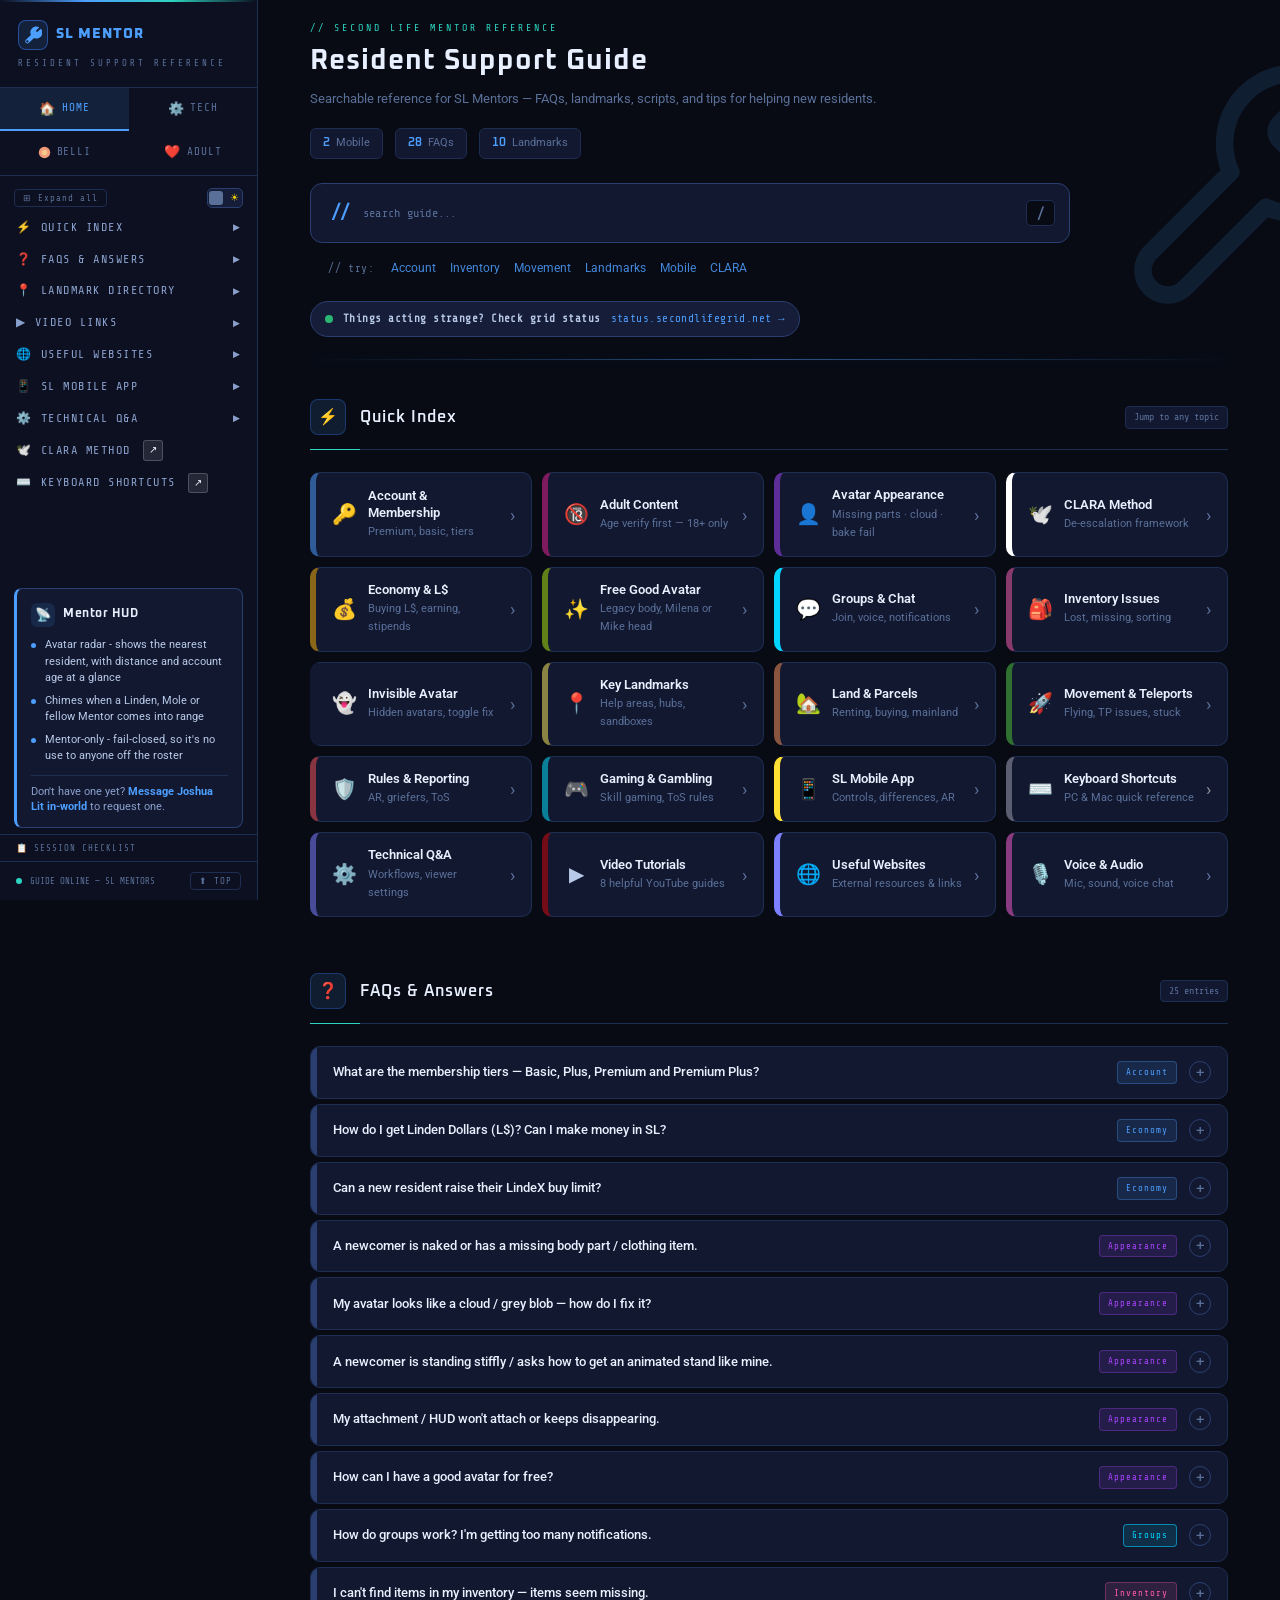
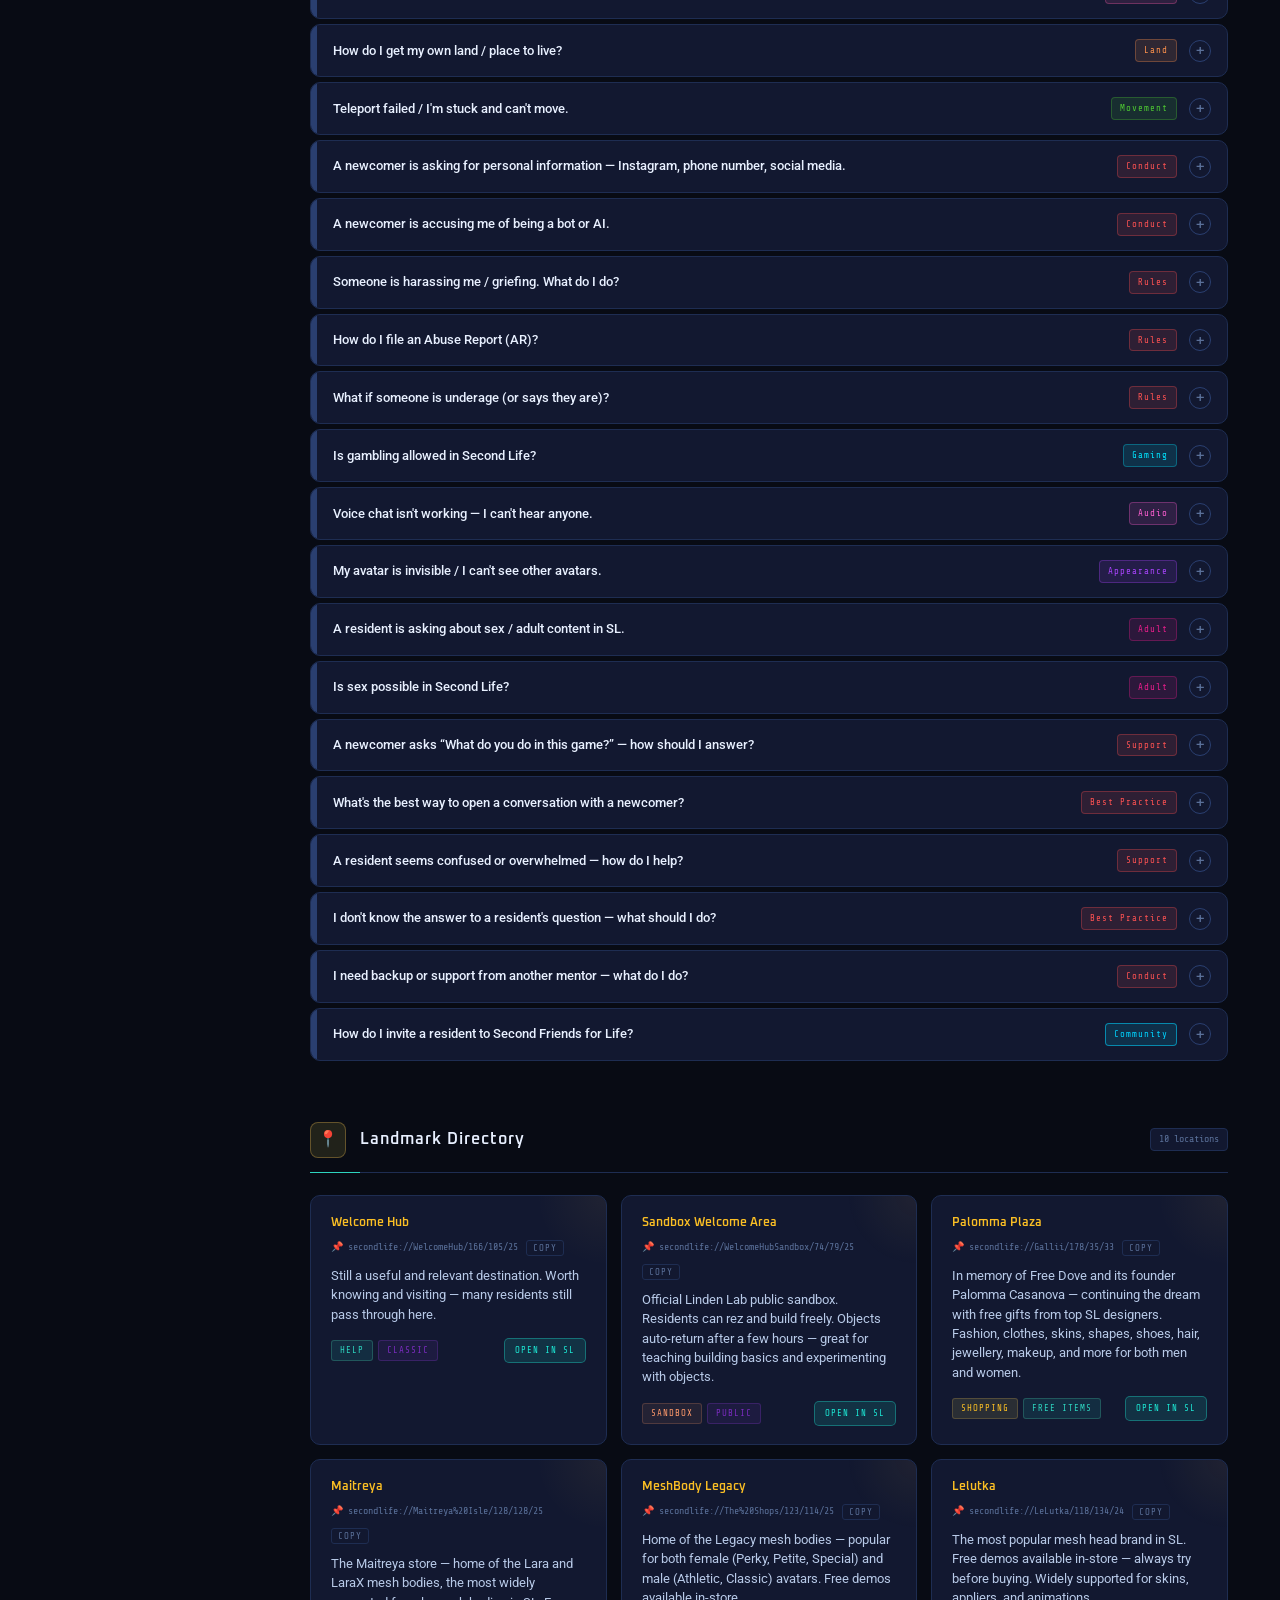
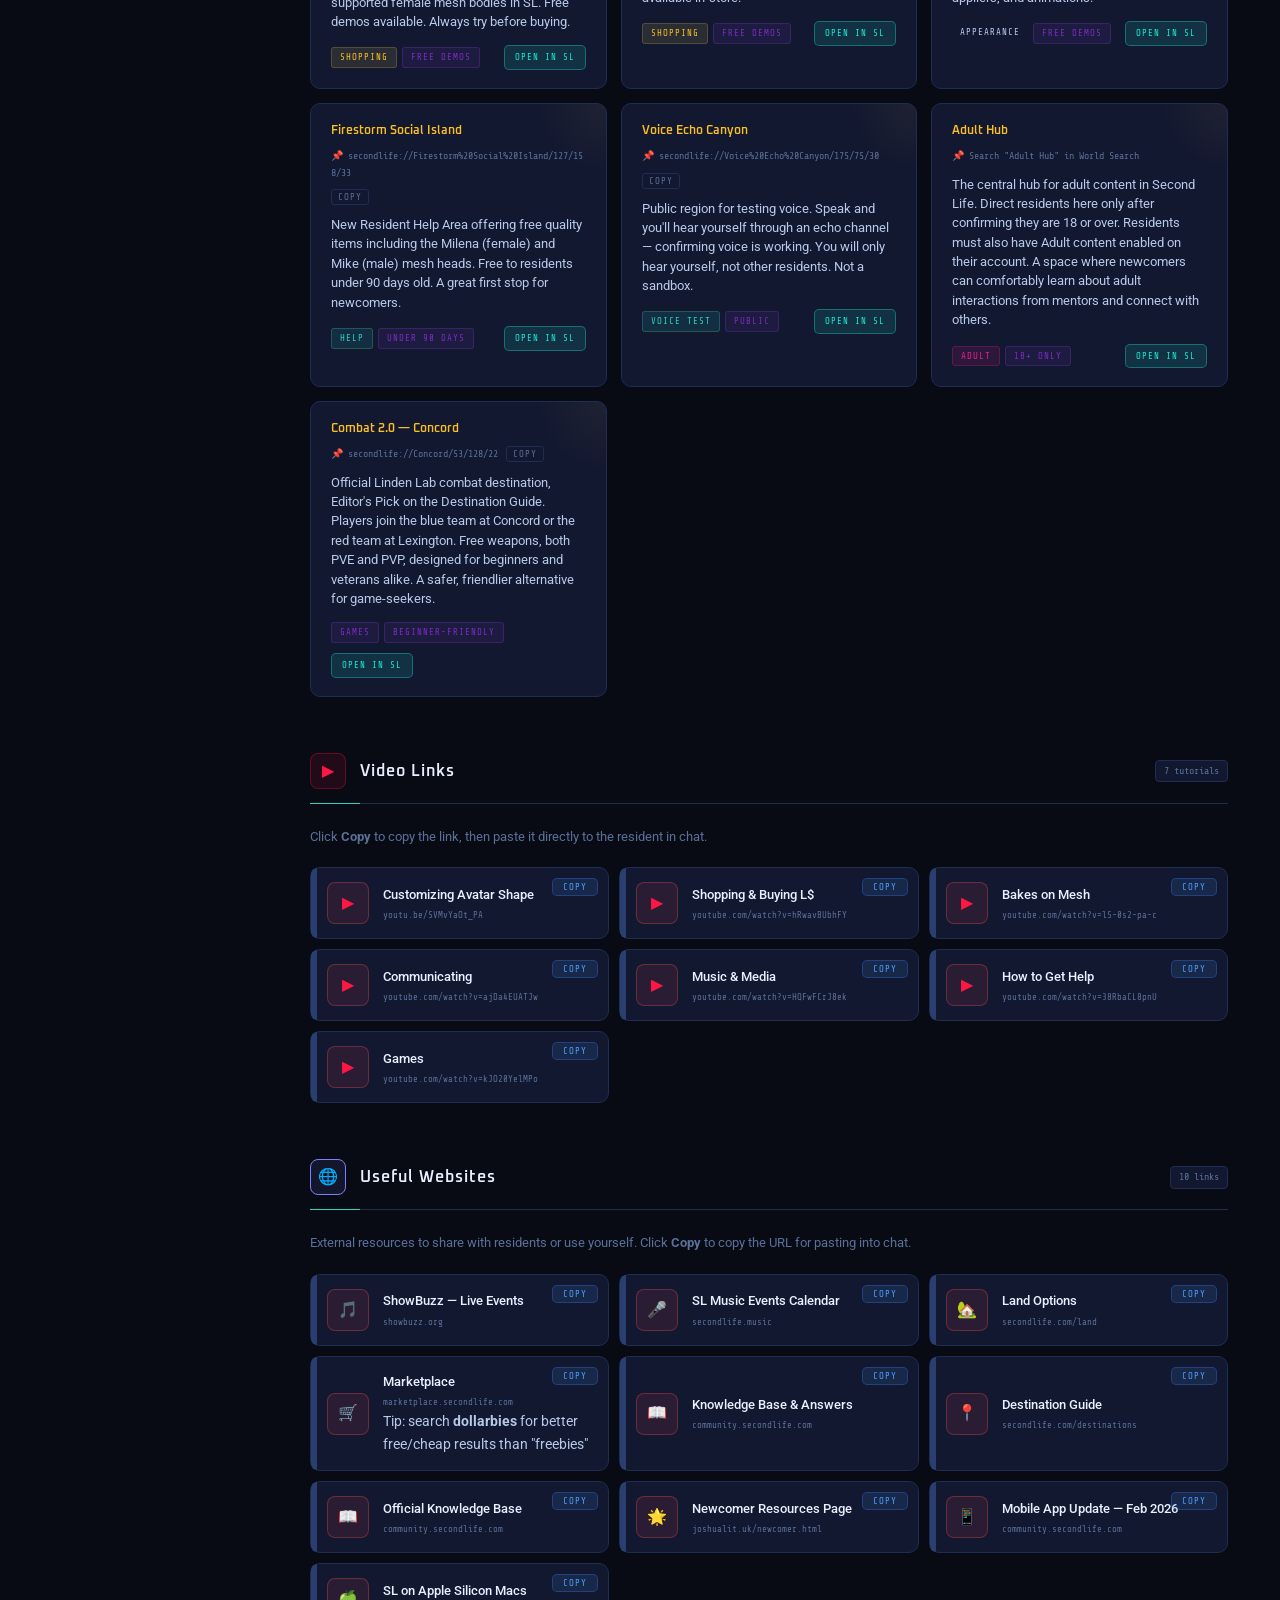
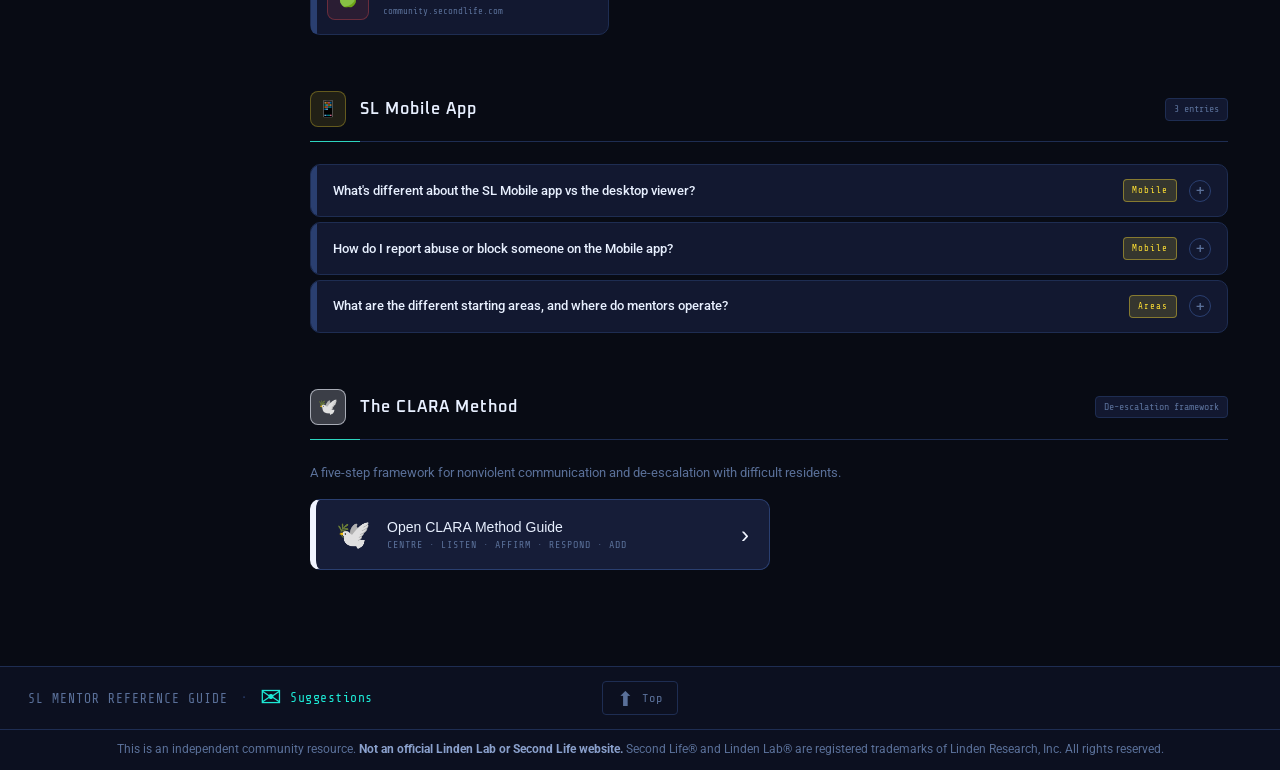
==== commit fbc0e695: "Update index.html" ====
--- a/index.html
+++ b/index.html
@@ -182,19 +182,19 @@
       </div>
     </div>
 
-    <div class="hud-promo">
-      <div class="hud-promo-hdr">
-        <div class="hud-promo-icon">&#128225;</div>
-        <div class="hud-promo-title">Mentor HUD</div>
-      </div>
-      <ul class="hud-promo-list">
-        <li>Avatar radar - shows the nearest resident, with distance and account age at a glance</li>
-        <li>Chimes when a Linden, Mole or fellow Mentor comes into range</li>
-        <li>Mentor-only - fail-closed, so it's no use to anyone off the roster</li>
-      </ul>
-      <div class="hud-promo-cta">Don't have one yet? <strong>Message Joshua Lit in-world</strong> to request one.</div>
-    </div>
-
+  </div>
+
+  <div class="hud-promo">
+    <div class="hud-promo-hdr">
+      <div class="hud-promo-icon">&#128225;</div>
+      <div class="hud-promo-title">Mentor HUD</div>
+    </div>
+    <ul class="hud-promo-list">
+      <li>Avatar radar - shows the nearest resident, with distance and account age at a glance</li>
+      <li>Chimes when a Linden, Mole or fellow Mentor comes into range</li>
+      <li>Mentor-only - fail-closed, so it's no use to anyone off the roster</li>
+    </ul>
+    <div class="hud-promo-cta">Don't have one yet? <strong>Message Joshua Lit in-world</strong> to request one.</div>
   </div>
 
   <button class="sidebar-checklist-btn" id="sidebar-checklist-btn" onclick="openChecklistModal()" style="display:block;">&#128203; Session Checklist</button>
--- a/mentor.css
+++ b/mentor.css
@@ -179,7 +179,7 @@
   min-height: 18px;
 }
 
-.nav { flex: 1; padding: 4px 0 14px; }
+.nav { flex: 1; padding: 4px 0 0; }
 .nav-group { margin-bottom: 0; }
 .nav-group-hdr {
   display: flex;
@@ -219,7 +219,7 @@
 
 /* ═══ MENTOR HUD PROMO PANEL (sidebar) ═══ */
 .hud-promo {
-  margin: 4px 14px 14px;
+  margin: 4px 14px 6px;
   padding: 14px 14px 12px;
   background: var(--panel);
   border: 1px solid var(--border2);
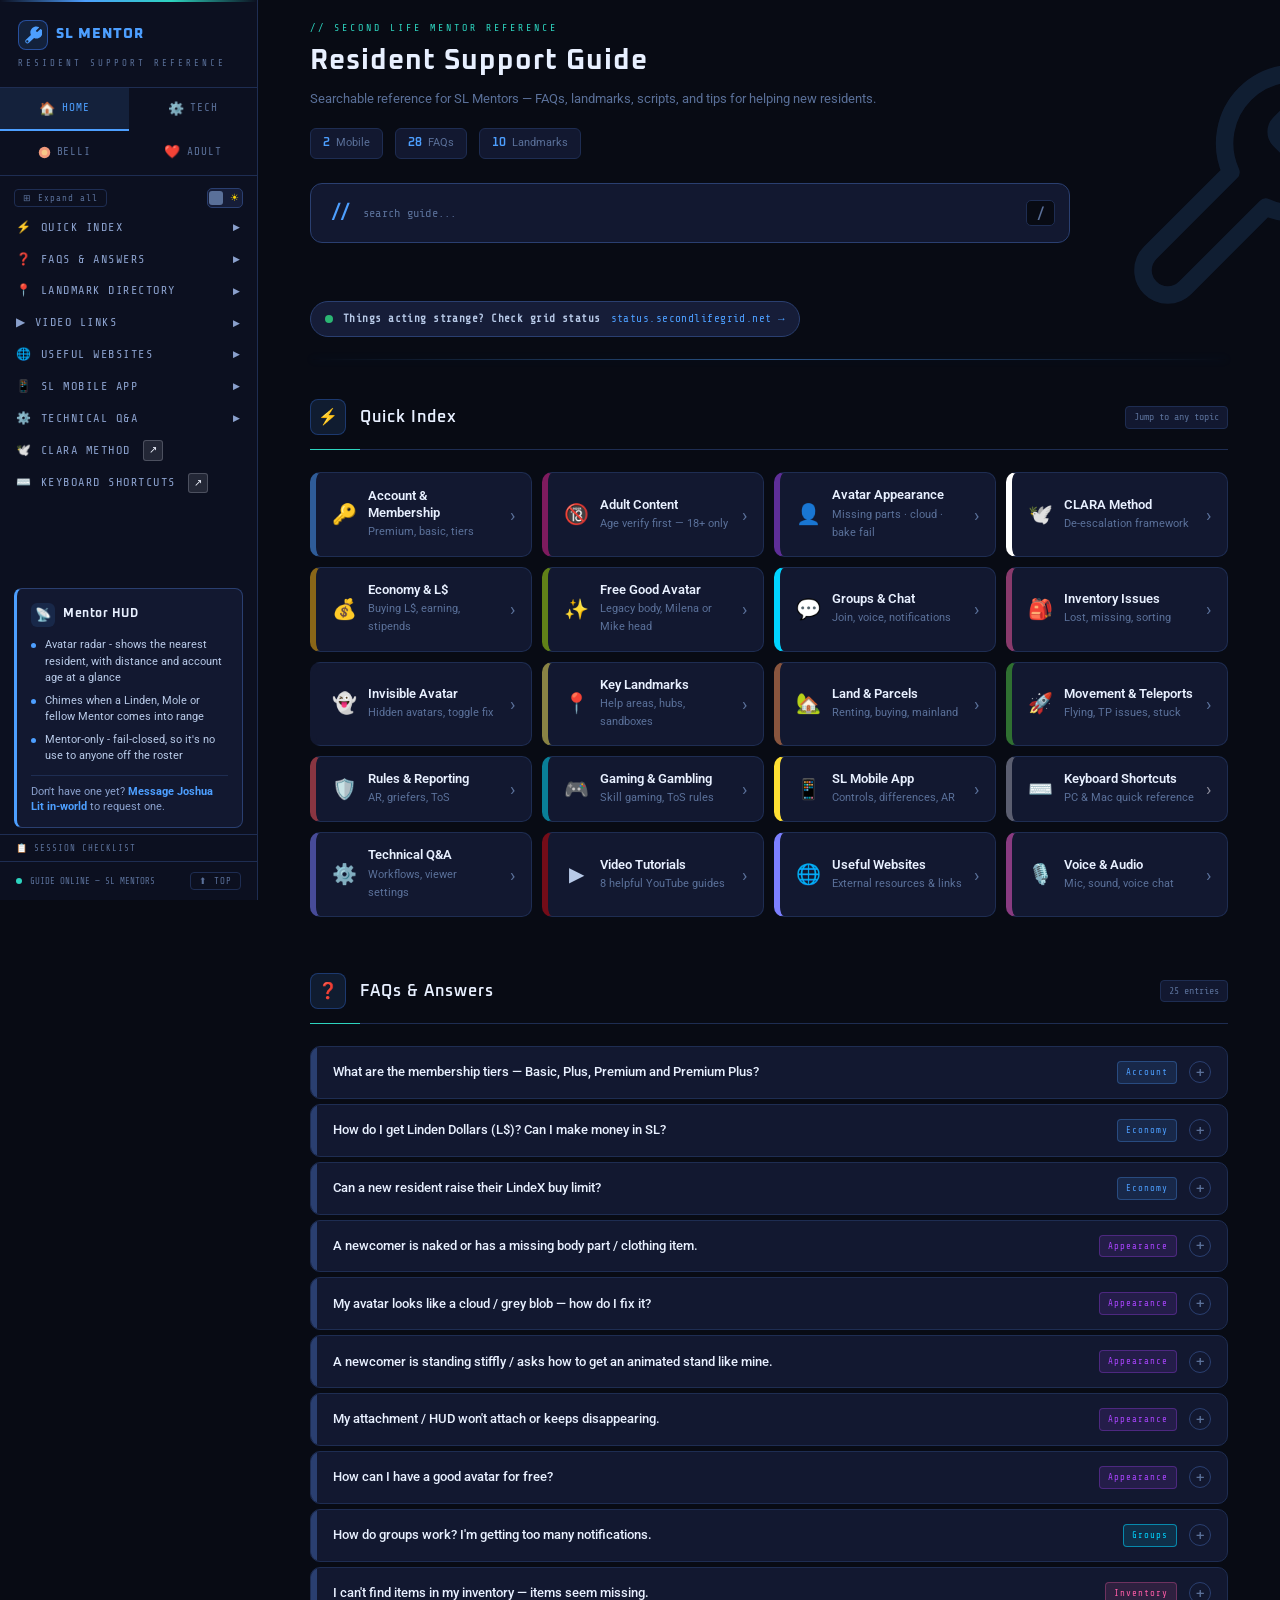
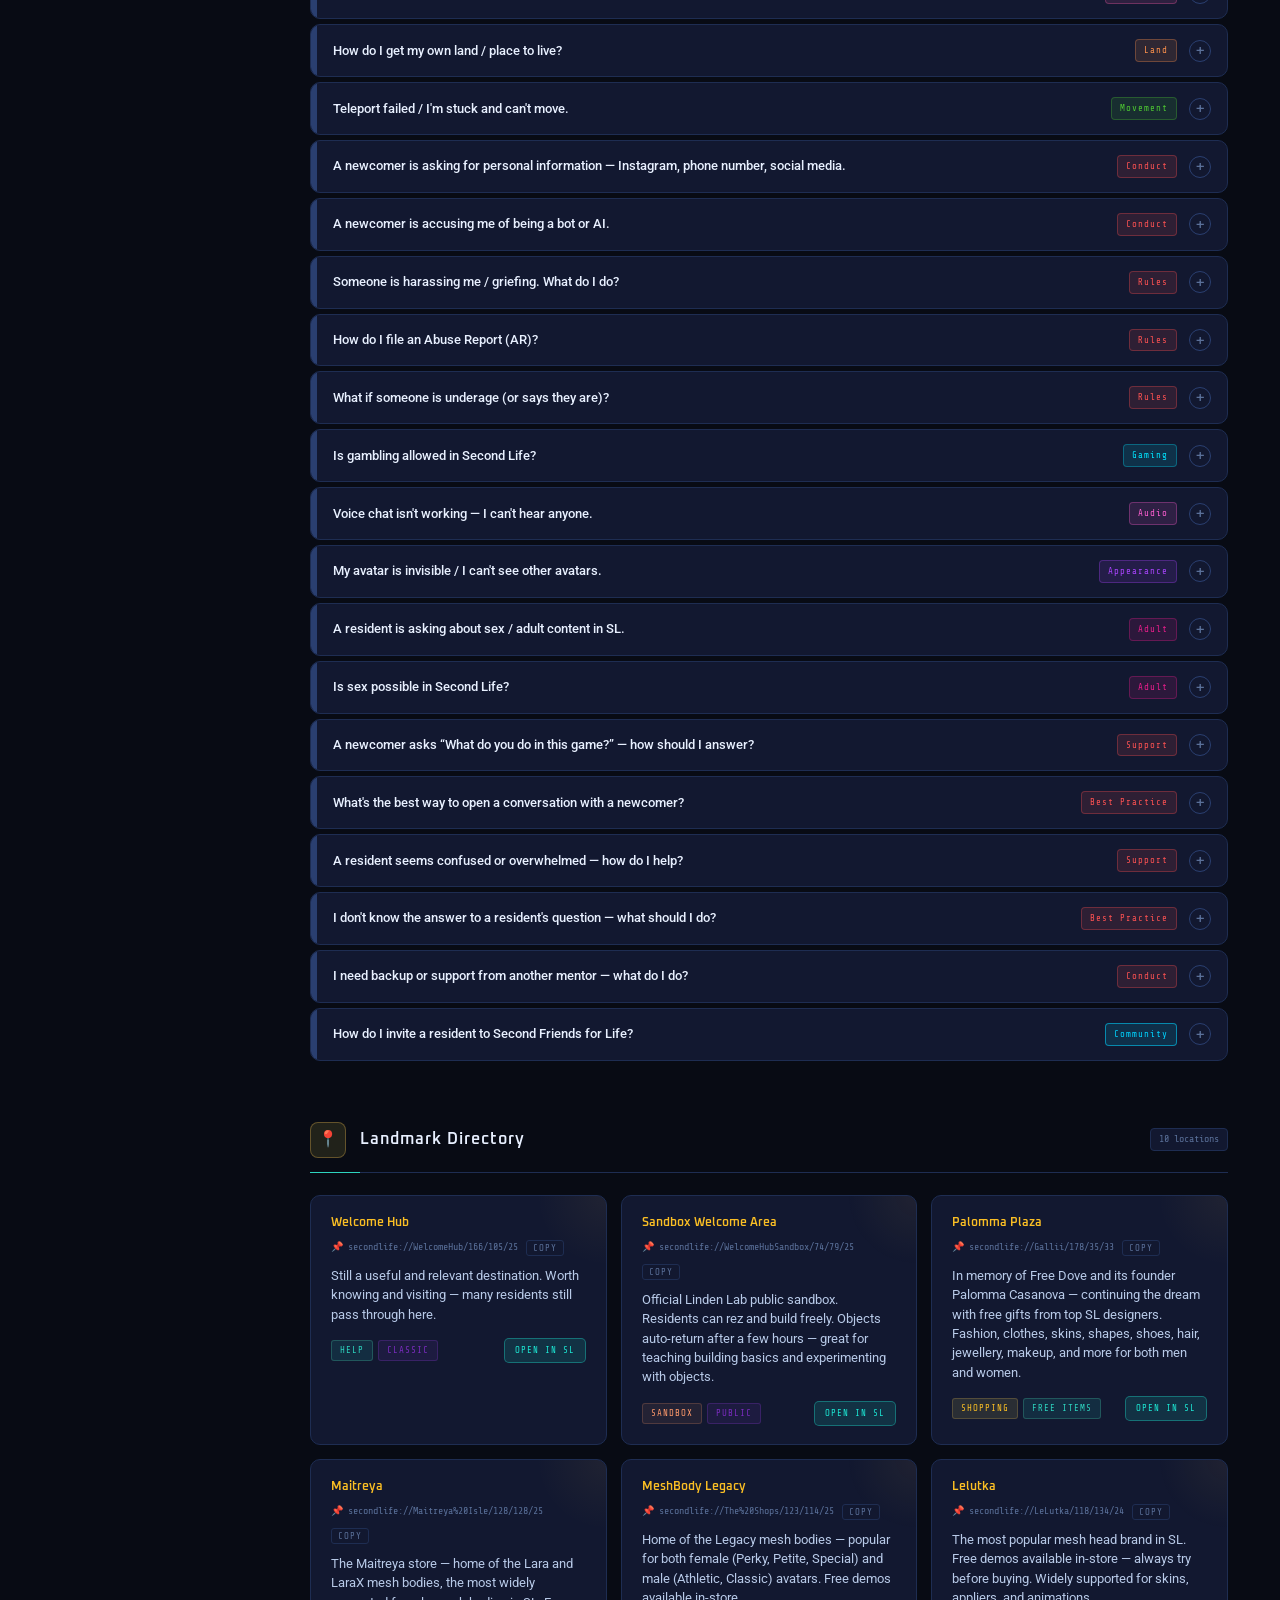
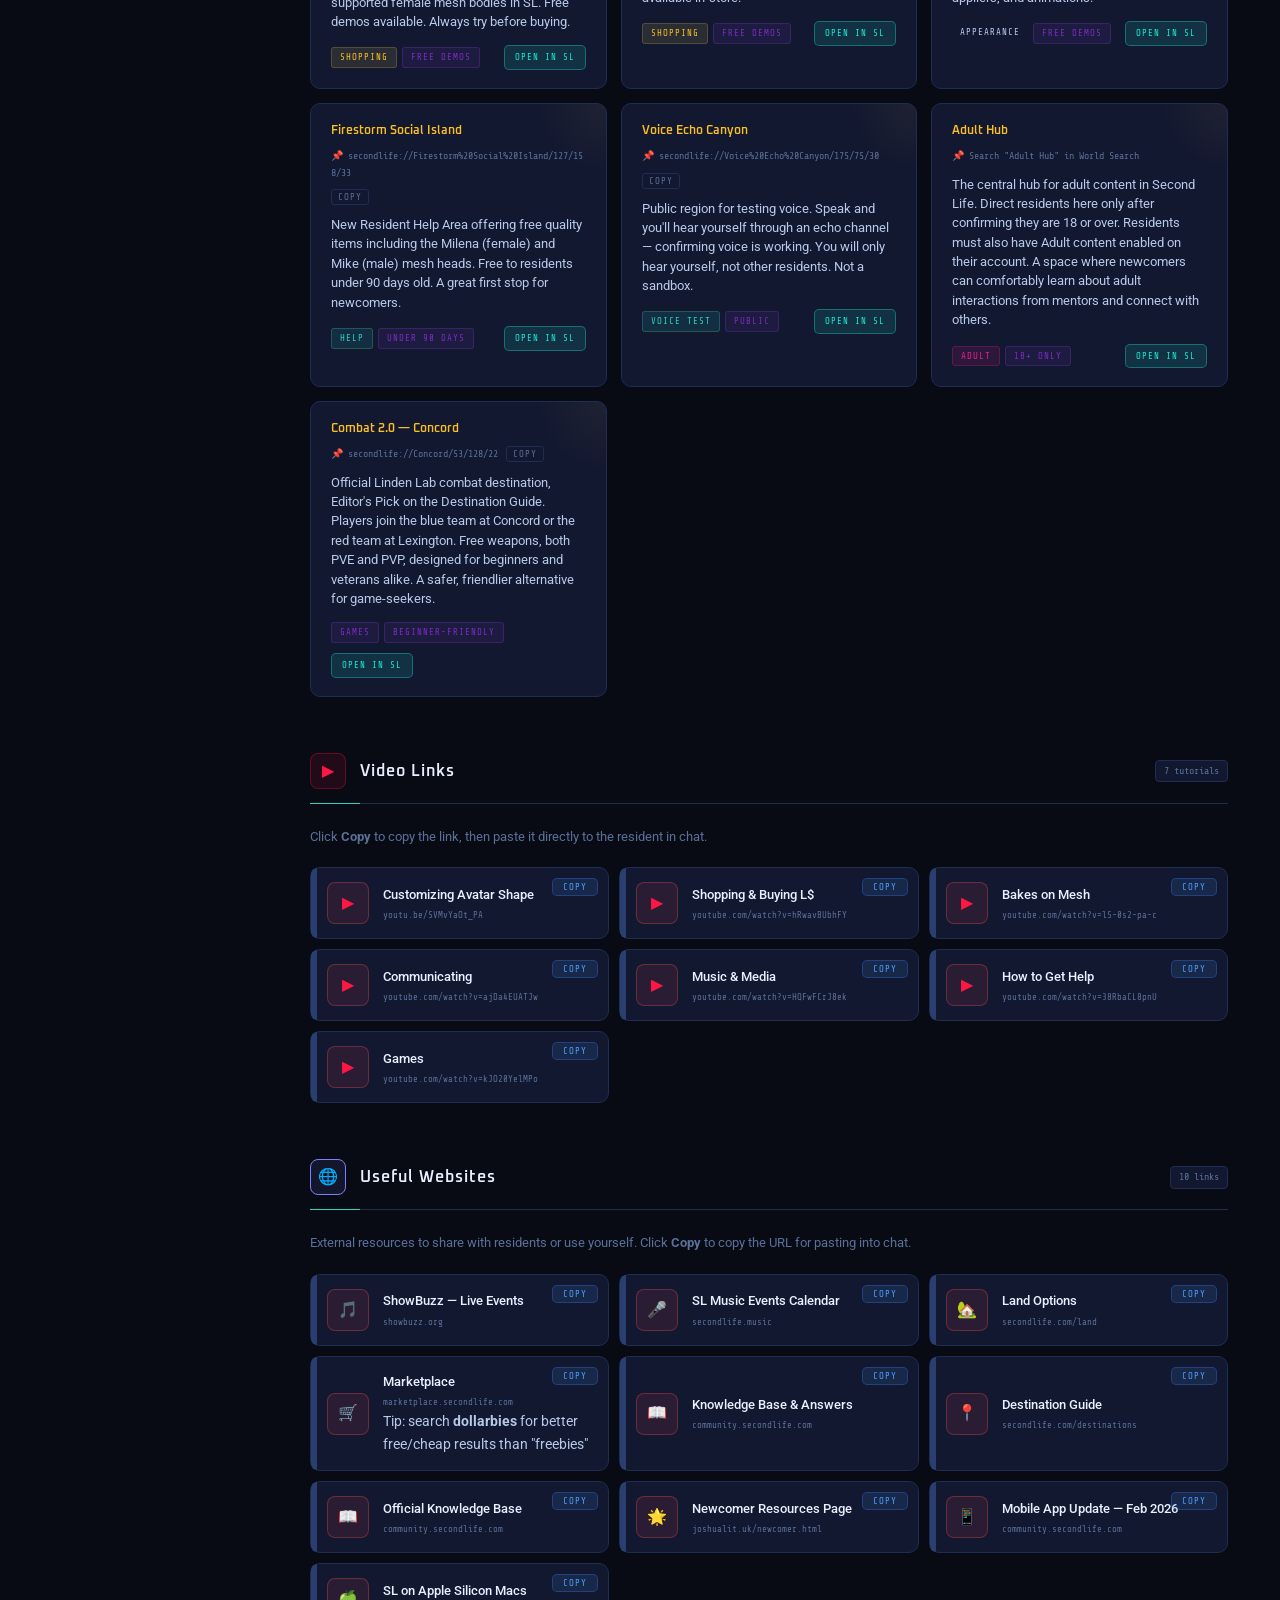
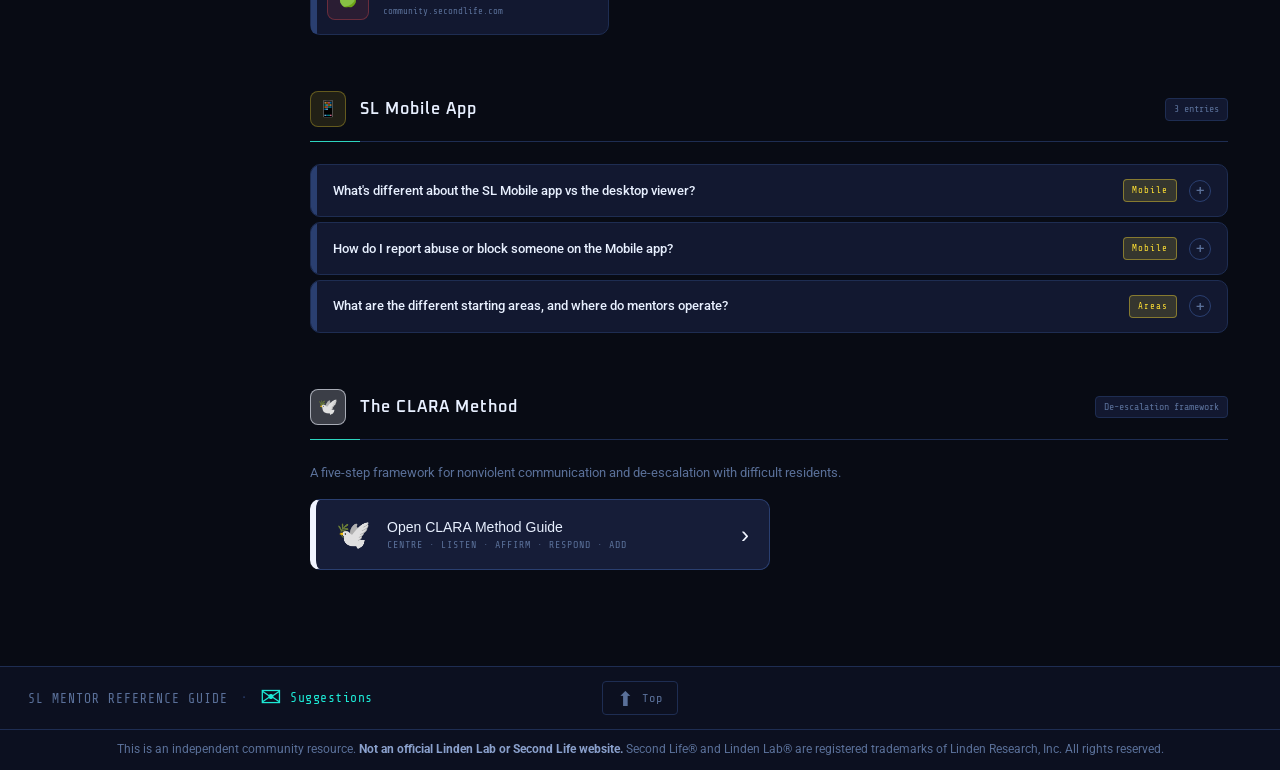
==== commit 7fac37a4: "Remove words from try// line" ====
--- a/index.html
+++ b/index.html
@@ -232,14 +232,6 @@
       </div>
       <div class="hero-search-meta">
         <div id="search-count" class="hero-search-count"></div>
-        <div class="hero-search-chips">
-          <span class="search-chip" onclick="tryChip('account')">Account</span>
-          <span class="search-chip" onclick="tryChip('inventory')">Inventory</span>
-          <span class="search-chip" onclick="tryChip('movement')">Movement</span>
-          <span class="search-chip" onclick="tryChip('landmarks')">Landmarks</span>
-          <span class="search-chip" onclick="tryChip('mobile')">Mobile</span>
-          <span class="search-chip" onclick="tryChip('clara')">CLARA</span>
-        </div>
       </div>
     </div>
 
--- a/mentor.css
+++ b/mentor.css
@@ -2986,15 +2986,6 @@
   gap: 14px;
 }
 
-.hero-search-chips::before {
-  content: '// try:';
-  font-family: 'Share Tech Mono', 'Courier New', monospace;
-  font-size: 11px;
-  color: var(--text-dim);
-  letter-spacing: 0.06em;
-  margin-right: 2px;
-}
-
 .search-chip {
   display: inline-block;
   padding: 2px 0;
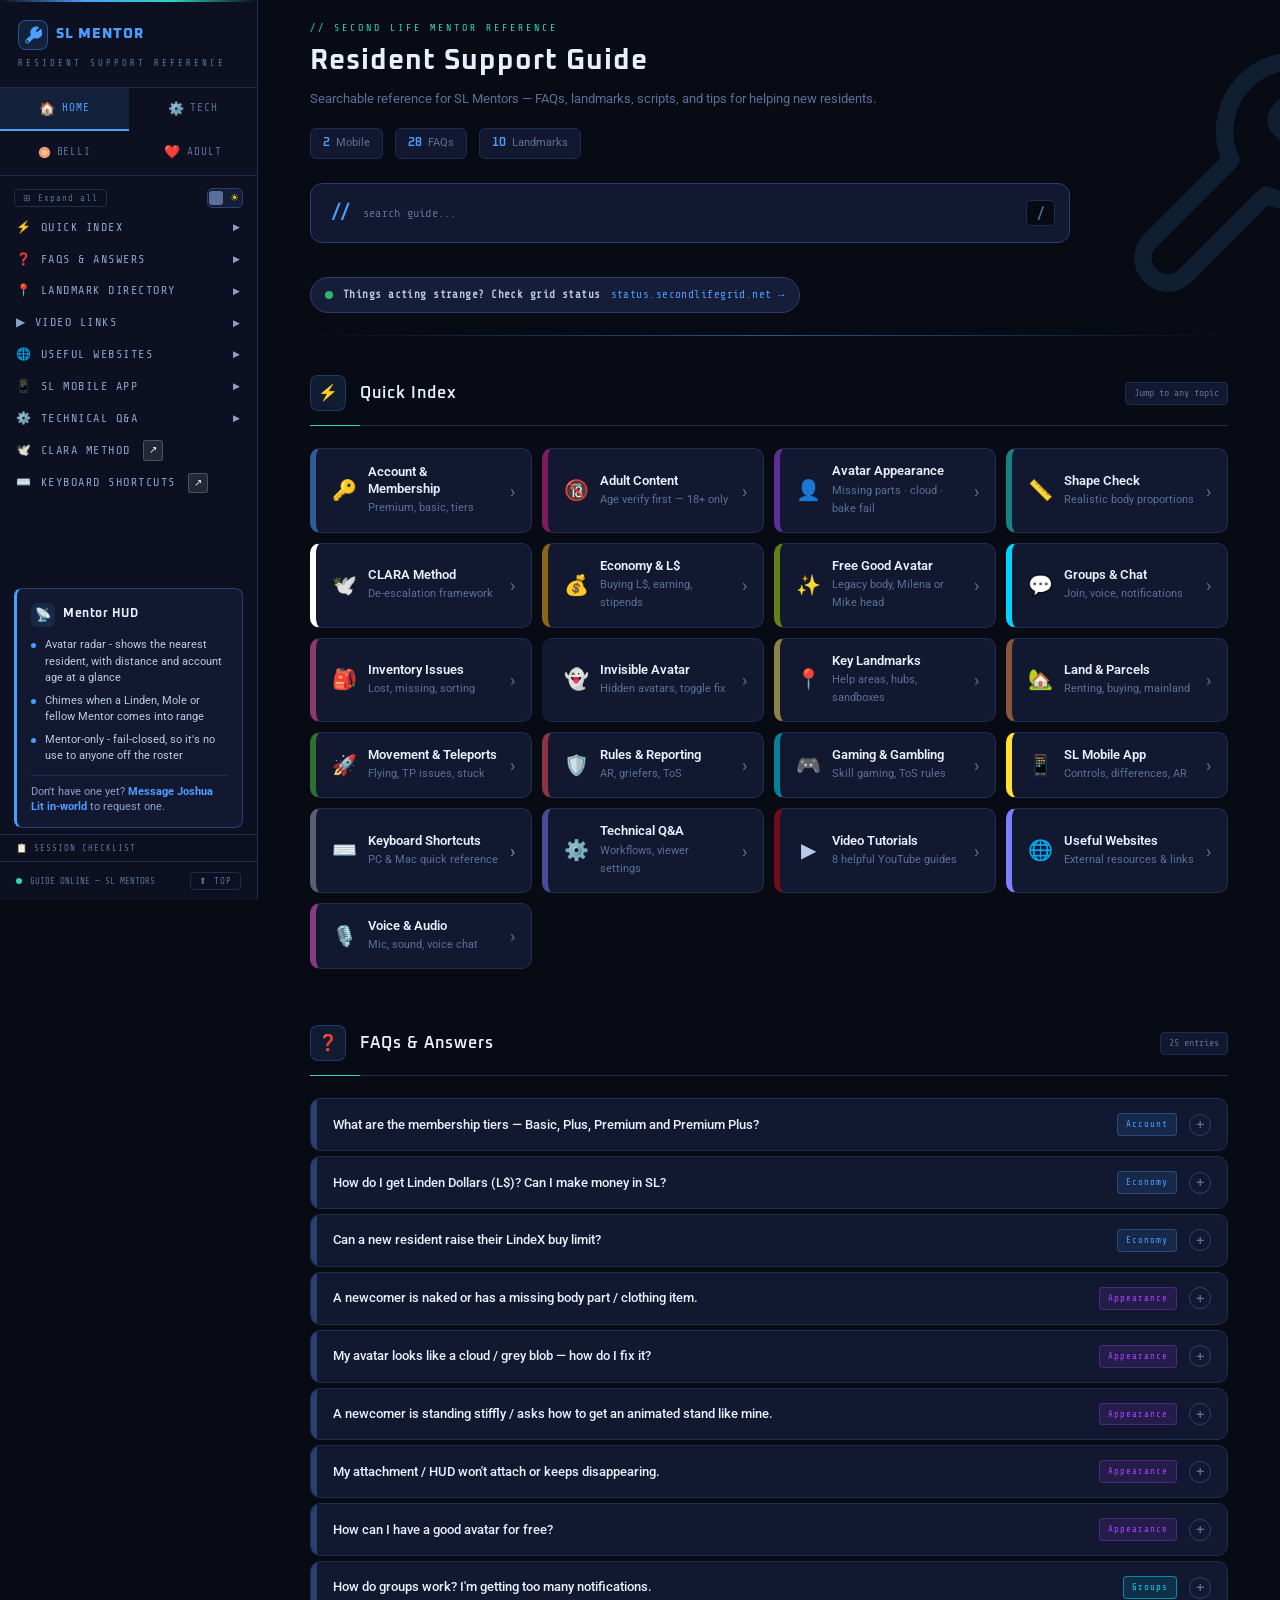
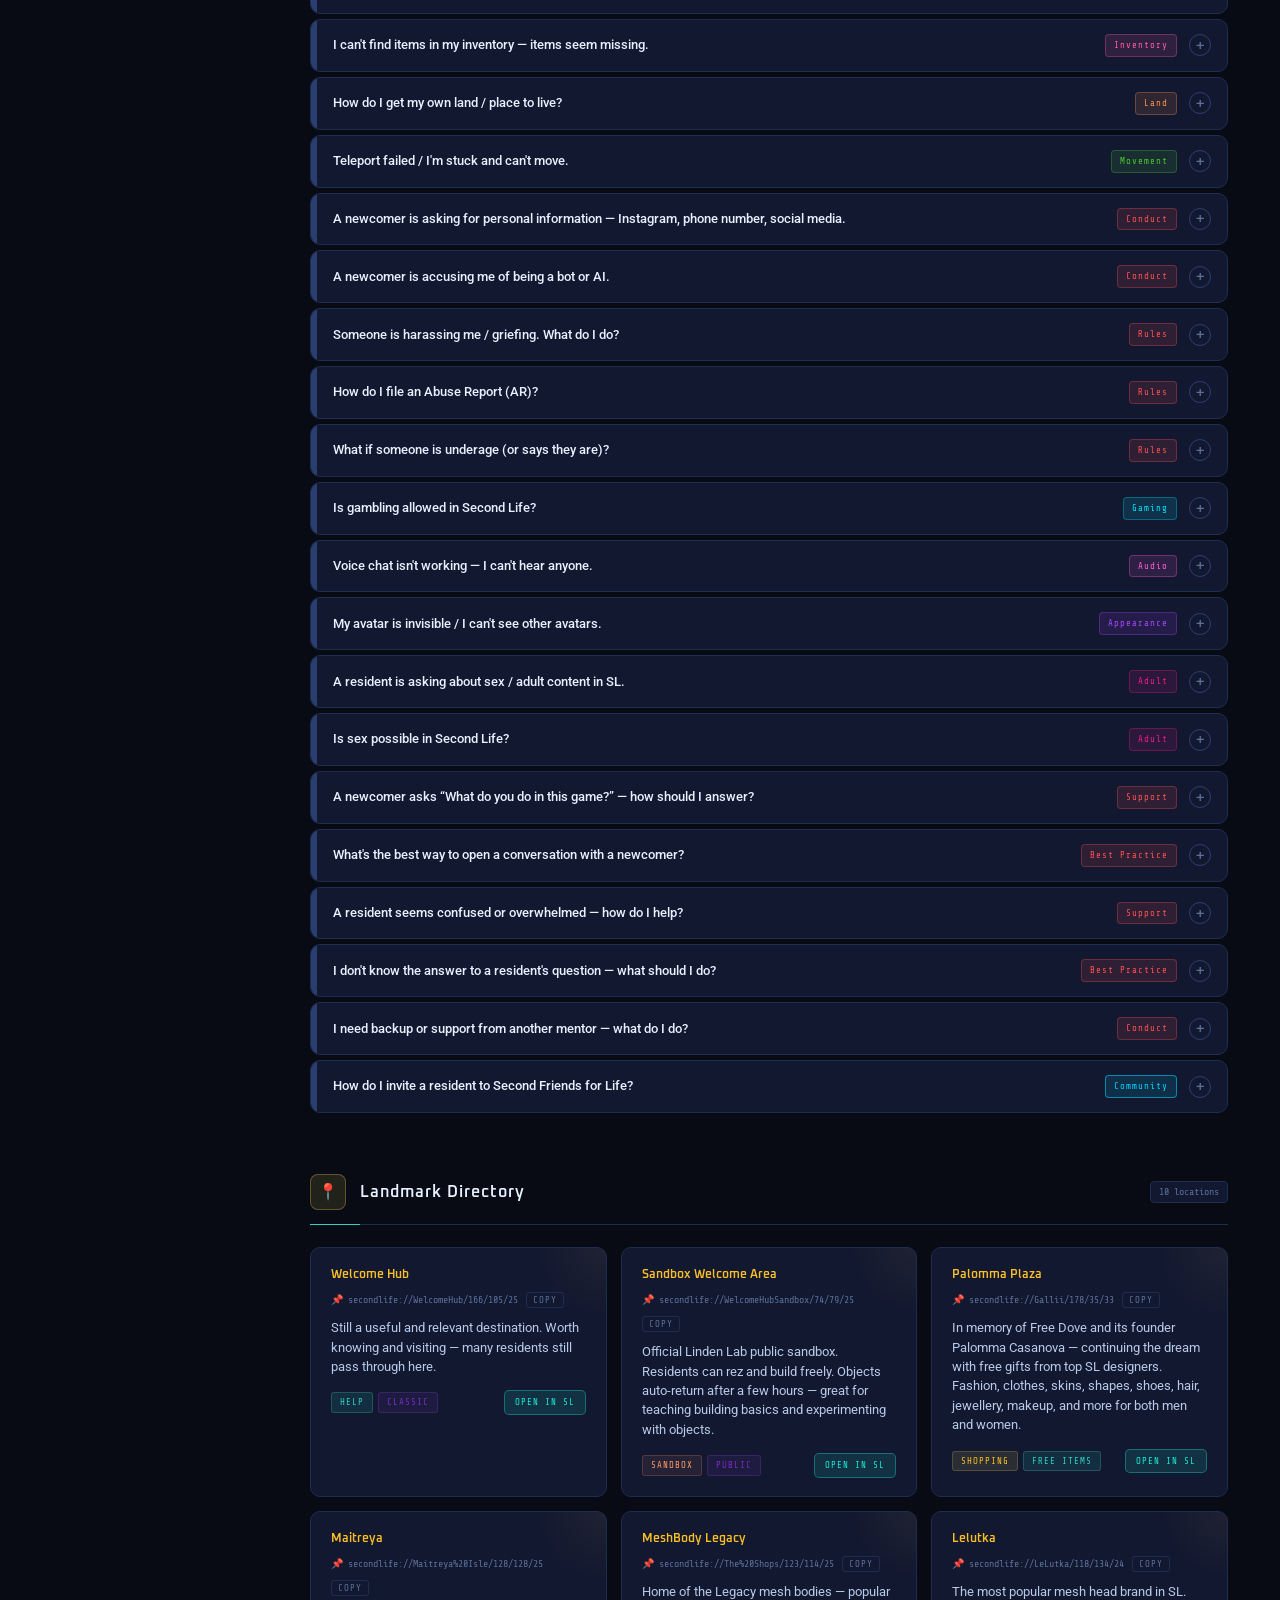
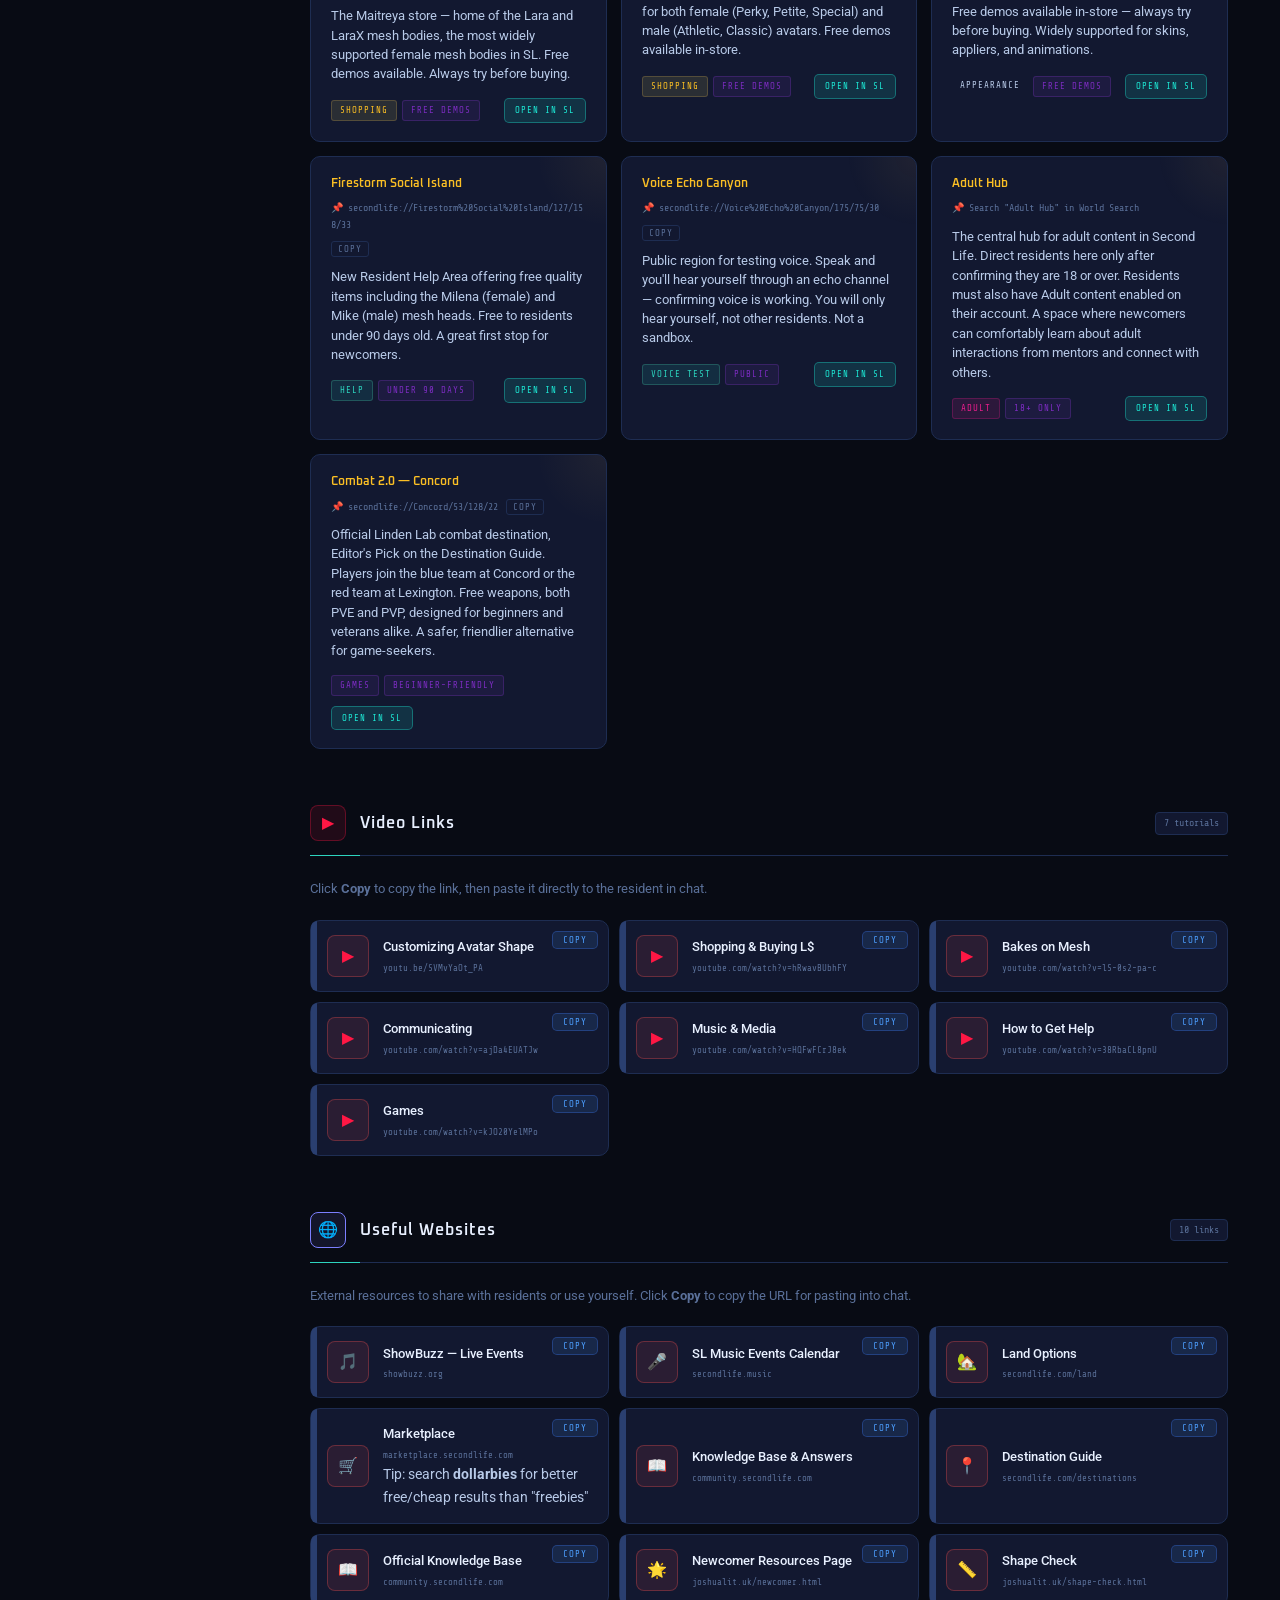
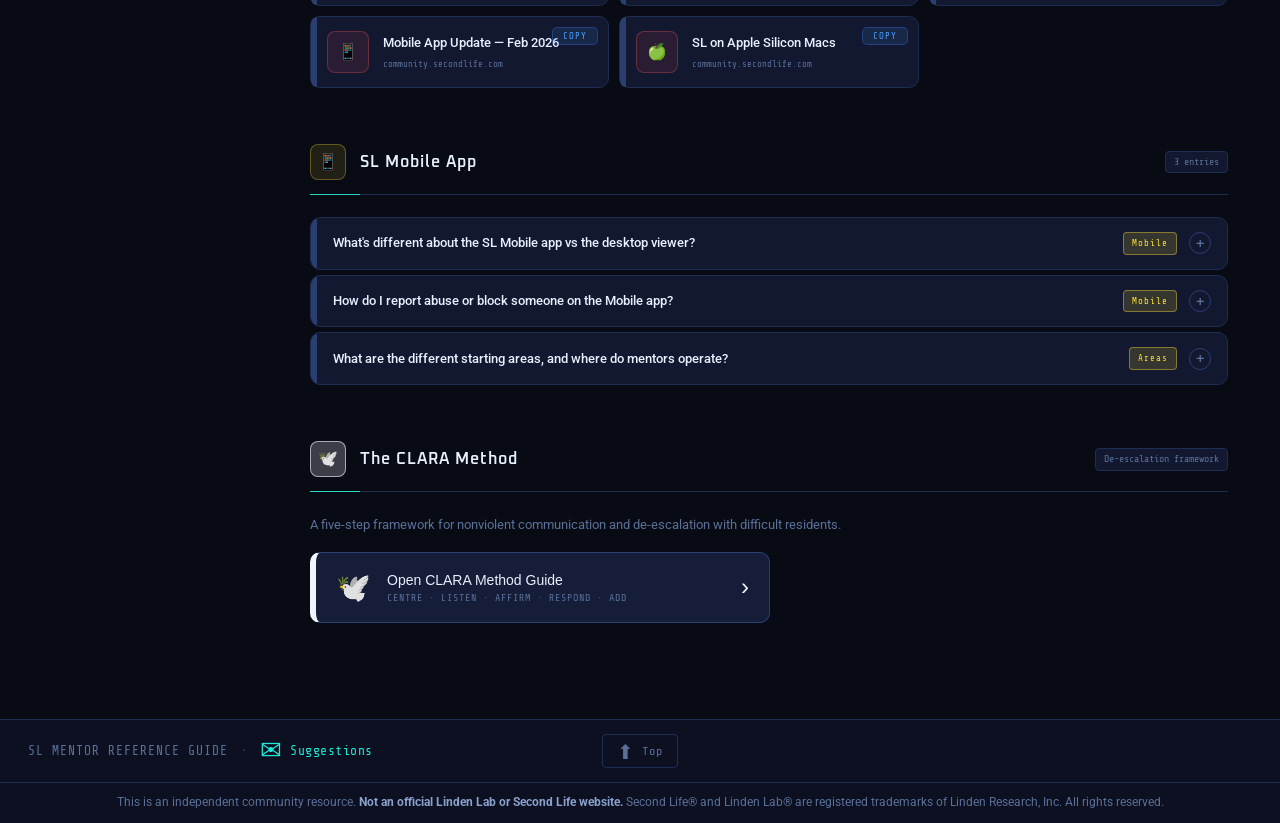
==== commit 08a4ee19: "Add Shape Check body proportions tool New mentor page for checking a resident's shape sliders agains" ====
--- a/index.html
+++ b/index.html
@@ -52,7 +52,7 @@
         <span>&#9889;</span> Quick Index <span class="ng-arrow">&#9654;</span>
       </div>
       <div class="nav-items">
-        <span class="nav-item" onclick="jumpTo('sec-index')"><span class="ni-dot"></span>All 20 topics</span>
+        <span class="nav-item" onclick="jumpTo('sec-index')"><span class="ni-dot"></span>All 21 topics</span>
       </div>
     </div>
 
@@ -283,6 +283,15 @@
         <div class="qi-arrow">&#8250;</div>
       </div>
 
+      <div class="qi-card qi-teal" data-search="shape check proportions realistic body sliders edit shape height legs hips shoulders arms hands head size tall" onclick="window.location.href='shape-check.html'">
+        <div class="qi-icon">&#128207;</div>
+        <div class="qi-info">
+          <div class="qi-title">Shape Check</div>
+          <div class="qi-sub">Realistic body proportions</div>
+        </div>
+        <div class="qi-arrow">&#8250;</div>
+      </div>
+
       <div class="qi-card qi-clara" data-search="clara method de-escalation nonviolent communication empathy" onclick="openClaraModal()">
         <div class="qi-icon">&#128330;&#65039;</div>
         <div class="qi-info">
@@ -752,7 +761,7 @@
             <div class="say-label">// Click a number to copy that step &middot; Copy all for the full set</div>
             <div class="steps" style="margin:0;background:none;border:none;padding:0;">
               <div class="step"><div class="sn" onclick="copyStep(this)" style="cursor:pointer;" title="Copy this step">1</div><div><strong>Your starter body is already a Legacy body</strong> &#8212; this is a quality mesh body, so you're ahead of the game from day one.</div></div>
-              <div class="step"><div class="sn" onclick="copyStep(this)" style="cursor:pointer;" title="Copy this step">2</div><div><strong>Adjust your shape:</strong> Right-click your avatar &#8594; <strong>Edit Shape</strong>. Tweak sliders for height, build, face &#8212; make it yours.</div></div>
+              <div class="step"><div class="sn" onclick="copyStep(this)" style="cursor:pointer;" title="Copy this step">2</div><div><strong>Adjust your shape:</strong> Right-click your avatar &#8594; <strong>Edit Shape</strong>. Tweak sliders for height, build, face &#8212; make it yours. For realistic proportions, run the body sliders through <a class="xref-link" href="shape-check.html" target="_blank">Shape Check &#8599;</a>.</div></div>
               <div class="step"><div class="sn" onclick="copyStep(this)" style="cursor:pointer;" title="Copy this step">3</div><div>Visit the <strong>Firestorm Social Island New Resident Help Area</strong> and pick up a free avatar &#8212; <strong>Milena</strong> (female) or <strong>Mike</strong> (male). Both are free for residents under 90 days old.</div></div>
               <div class="step"><div class="sn" onclick="copyStep(this)" style="cursor:pointer;" title="Copy this step">4</div><div><strong>Find free &amp; cheap clothes</strong> &#8212; visit <em>Palomma Plaza</em> (in-world, free gifts from top designers) or browse the Marketplace using these filtered links:
                 <div class="mp-links">
@@ -765,7 +774,7 @@
             </div>
             <div class="say-text" style="display:none;">You can put together a solid, modern-looking avatar without spending a single L$. Here's how:
 1. Your starter body is already a Legacy body - this is a quality mesh body, so you're ahead of the game from day one.
-2. Adjust your shape: Right-click your avatar → Edit Shape. Tweak sliders for height, build, face - make it yours.
+2. Adjust your shape: Right-click your avatar → Edit Shape. Tweak sliders for height, build, face - make it yours. For realistic proportions, check your body sliders at https://www.joshualit.uk/shape-check.html
 3. Visit the Firestorm Social Island New Resident Help Area and pick up a free avatar - Milena (female) or Mike (male). Both are free for residents under 90 days old.
 4. Find free &amp; cheap clothes - visit Palomma Plaza (in-world, free gifts from top designers) or browse the Marketplace for free (L$0) and L$1 items.
 5. Check Inventory → Library → Clothing for starter outfits that came with your account.
@@ -1743,6 +1752,15 @@
           <div class="vid-sub">joshualit.uk/newcomer.html</div>
         </div>
         <button class="copy-btn" onclick="copyVid(this,'https://www.joshualit.uk/newcomer.html')">COPY</button>
+      </div>
+
+      <div class="vid-card web" data-search="shape check proportions realistic body sliders edit shape height legs hips shoulders arms tool">
+        <div class="vid-thumb">&#128207;</div>
+        <div class="vid-info">
+          <a class="vid-title-link" href="https://www.joshualit.uk/shape-check.html" target="_blank">Shape Check</a>
+          <div class="vid-sub">joshualit.uk/shape-check.html</div>
+        </div>
+        <button class="copy-btn" onclick="copyVid(this,'https://www.joshualit.uk/shape-check.html')">COPY</button>
       </div>
 
       <div class="vid-card web" data-search="mobile app update february 2026 ios android second life blog release notes">
--- a/mentor.css
+++ b/mentor.css
@@ -361,7 +361,7 @@
   display: inline-flex;
   align-items: center;
   gap: 10px;
-  margin-top: 18px;
+  margin-top: 10px;
   padding: 8px 14px;
   background: var(--panel2);
   border: 1px solid var(--border2);
@@ -2963,9 +2963,9 @@
   display: flex;
   align-items: center;
   gap: 14px;
-  margin-top: 12px;
+  margin-top: 6px;
   flex-wrap: wrap;
-  min-height: 28px;
+  min-height: 16px;
 }
 
 .hero-search-count {
